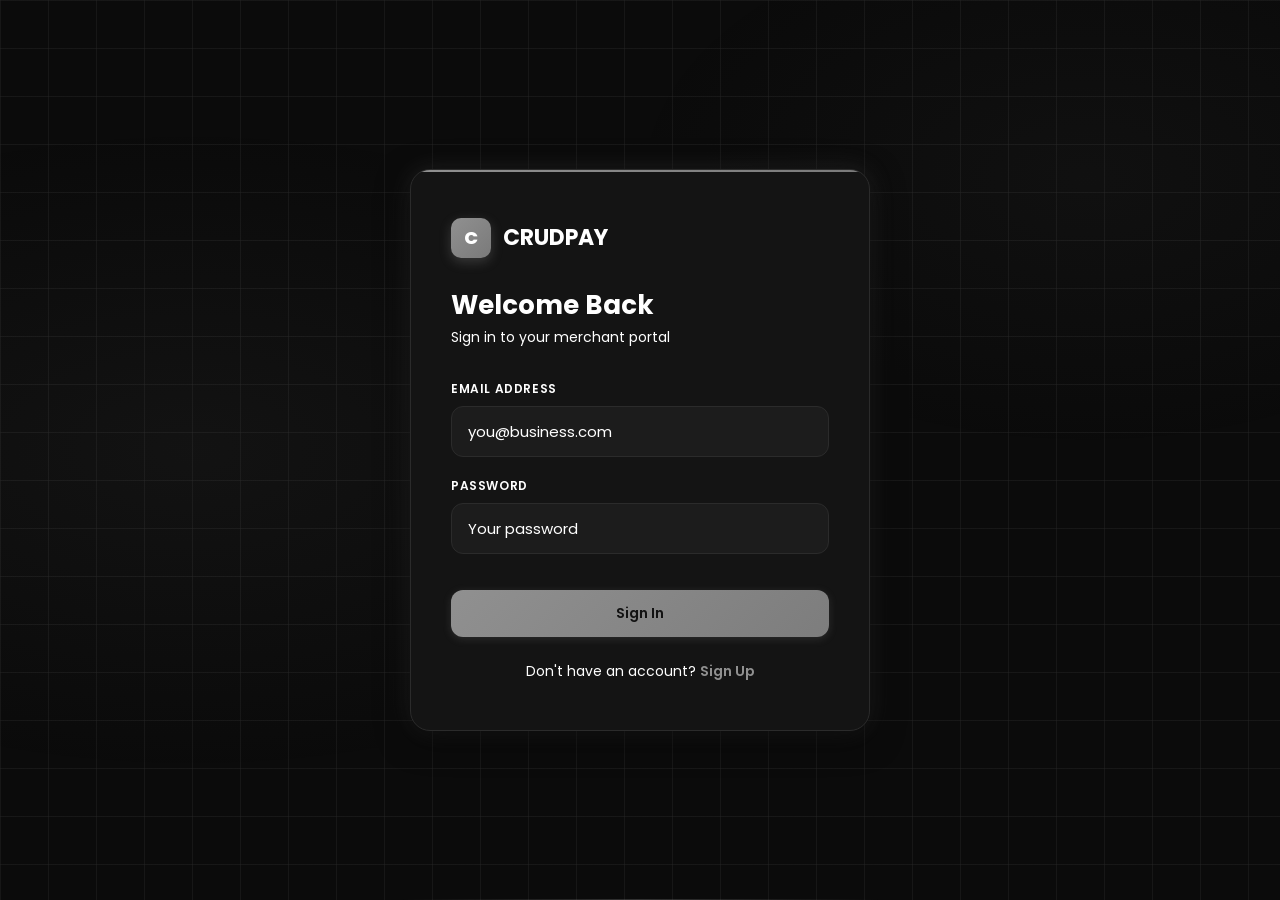
==== index.html @ 28ff6e14 "Update index.html" ====
<!DOCTYPE html>
<html lang="en">
<head>
<meta charset="UTF-8">
<meta name="viewport" content="width=device-width, initial-scale=1.0">
<title>CRUDPAY — Portal</title>
<link href="https://fonts.googleapis.com/css2?family=Poppins:ital,wght@0,300;0,400;0,500;0,600;0,700;0,800;1,400&display=swap" rel="stylesheet">
<style>
 :root {
  /* ── Core Palette ── */
  --bg: #0b0b0b;
  --surface: #141414;
  --surface2: #1c1c1c;
  --surface3: #222222;
  --border: #2b2b2b;
  --border-muted: #1d1d1d;

  /* ── Accent Colors ── */
  --teal: #909090;
  --blue: #7a7a7a;
  --accent: #909090;
  --accent1: #909090;
  --accent2: #7a7a7a;

  /* ── Semantic Colours ── */
  --danger: #797979;
  --warning: #a7a7a7;
  --success: #808080;

  /* ── Typography ── */
  --text: #ffffff;
  --text-2: #ffffff;
  --text-3: #ffffff;
  --muted: #ffffff;
  --mono: 'Poppins', sans-serif;

  /* ── Card Background ── */
  --card: #1a1a1a;

  /* ── Spacing / Radius ── */
  --radius-sm: 8px;
  --radius-md: 12px;
  --radius-lg: 16px;
  --radius-xl: 20px;

  /* ── Shadows ── */
  --shadow-sm: 0 1px 3px rgba(0,0,0,.4);
  --shadow-md: 0 4px 16px rgba(0,0,0,.4);
  --shadow-lg: 0 8px 32px rgba(0,0,0,.5);

  --glow-accent: 0 0 24px rgba(144,144,144,.18);
  --glow-blue: 0 0 24px rgba(122,122,122,.18);
}
    

  *, *::before, *::after { box-sizing: border-box; margin: 0; padding: 0; }
  html { font-size: 16px; scroll-behavior: smooth; }
  body {
    background: var(--bg);
    color: var(--text);
    font-family: 'Poppins', sans-serif;
    min-height: 100vh;
    overflow-x: hidden;
    -webkit-font-smoothing: antialiased;
  }
  .page { display: none; min-height: 100vh; }
  .page.active { display: flex; }

  /* Subtle grid texture */
  body::before {
    content: '';
    position: fixed; inset: 0; z-index: -1; pointer-events: none;
    background-image:
      linear-gradient(rgba(43,43,43,.4) 1px, transparent 1px),
      linear-gradient(90deg, rgba(43,43,43,.4) 1px, transparent 1px);
    background-size: 48px 48px;
  }

  /* ═══════════════════════════════
     AUTH PAGES
  ═══════════════════════════════ */
  .auth-wrap {
    width: 100%; min-height: 100vh;
    display: flex; align-items: center; justify-content: center;
    background:
      radial-gradient(ellipse 80% 60% at 15% 50%, rgba(144,144,144,.06) 0%, transparent 60%),
      radial-gradient(ellipse 60% 50% at 85% 20%, rgba(122,122,122,.05) 0%, transparent 60%);
    padding: 24px;
    position: relative;
  }
  .auth-wrap::after {
    content: '';
    position: absolute; bottom: 0; left: 50%; transform: translateX(-50%);
    width: 480px; height: 1px;
    background: linear-gradient(90deg, transparent, var(--accent), transparent);
    opacity: .3;
  }
  .auth-card {
    background: var(--surface);
    border: 1px solid var(--border);
    border-radius: var(--radius-xl);
    padding: 48px 40px;
    width: 100%; max-width: 460px;
    position: relative; overflow: hidden;
    box-shadow: var(--shadow-lg), var(--glow-accent);
    animation: cardIn .4s cubic-bezier(.16,1,.3,1);
  }
  @keyframes cardIn { from { opacity:0; transform:translateY(16px); } to { opacity:1; transform:none; } }
  .auth-card::before {
    content: ''; position: absolute; top: 0; left: 0; right: 0; height: 2px;
    background: linear-gradient(90deg, var(--accent), var(--accent2));
  }
  .brand { display: flex; align-items: center; gap: 12px; margin-bottom: 32px; }
  .brand-icon {
    width: 40px; height: 40px; border-radius: 10px;
    background: linear-gradient(135deg, var(--accent), var(--accent2));
    display: flex; align-items: center; justify-content: center;
    font-family: 'Poppins', sans-serif; font-weight: 800; font-size: 18px; color: #ffffff;
    box-shadow: 0 4px 12px rgba(144,144,144,.3);
  }
  .brand-name {
    font-family: 'Poppins', sans-serif; font-weight: 700; font-size: 22px;
    background: linear-gradient(90deg, var(--text), var(--text-2));
    -webkit-background-clip: text; -webkit-text-fill-color: transparent;
  }
  .auth-title { font-family: 'Poppins', sans-serif; font-weight: 700; font-size: 26px; margin-bottom: 6px; line-height: 1.2; }
  .auth-sub { color: var(--muted); font-size: 14px; margin-bottom: 32px; }
  .field { margin-bottom: 20px; }
  .field label {
    display: block; font-size: 12px; font-weight: 600; color: var(--text-2);
    margin-bottom: 8px; letter-spacing: .05em; text-transform: uppercase;
  }
  .field input, .field select, .field textarea {
    width: 100%; background: var(--surface2); border: 1px solid var(--border);
    border-radius: var(--radius-md); padding: 13px 16px; color: var(--text);
    font-family: 'Poppins', sans-serif; font-size: 15px; transition: border-color .2s, box-shadow .2s; outline: none;
  }
  .field input::placeholder, .field textarea::placeholder { color: var(--text-3); }
  .field input:hover, .field select:hover, .field textarea:hover { border-color: var(--border-muted); border-color: #3c3c3c; }
  .field input:focus, .field select:focus, .field textarea:focus {
    border-color: var(--accent);
    box-shadow: 0 0 0 3px rgba(144,144,144,.1), inset 0 1px 0 rgba(144,144,144,.04);
    background: var(--surface3);
  }
  .field select { appearance: none; cursor: pointer; }
  .field textarea { resize: vertical; min-height: 80px; line-height: 1.6; }
  .btn {
    display: inline-flex; align-items: center; justify-content: center; gap: 8px;
    padding: 13px 24px; border-radius: var(--radius-md); border: none;
    font-family: 'Poppins', sans-serif; font-size: 14px; font-weight: 600;
    cursor: pointer; transition: all .2s; text-decoration: none; letter-spacing: .01em;
    white-space: nowrap;
  }
  .btn-primary {
    background: linear-gradient(135deg, var(--accent) 0%, #7d7d7d 100%);
    color: #121212; width: 100%;
    box-shadow: 0 2px 8px rgba(144,144,144,.2);
  }
  .btn-primary:hover {
    transform: translateY(-1px);
    box-shadow: 0 6px 20px rgba(144,144,144,.35);
    filter: brightness(1.05);
  }
  .btn-primary:active { transform: translateY(0); box-shadow: 0 2px 8px rgba(144,144,144,.2); }
  .btn-secondary {
    background: var(--surface2); color: var(--text);
    border: 1px solid var(--border);
  }
  .btn-secondary:hover { border-color: #4c4c4c; background: var(--surface3); color: var(--text); }
  .btn-danger { background: var(--danger); color: #ffffff; box-shadow: 0 2px 8px rgba(121,121,121,.2); }
  .btn-danger:hover { box-shadow: 0 4px 16px rgba(121,121,121,.3); transform: translateY(-1px); }
  .btn-ghost { background: transparent; color: var(--muted); border: 1px solid var(--border); }
  .btn-ghost:hover { color: var(--text); border-color: #4c4c4c; }
  .auth-switch { text-align: center; margin-top: 24px; font-size: 14px; color: var(--muted); }
  .auth-switch a { color: var(--accent); text-decoration: none; font-weight: 600; cursor: pointer; }
  .auth-switch a:hover { text-decoration: underline; }
  .err-msg { color: var(--danger); font-size: 13px; margin-top: 8px; display: none; padding: 10px 14px; background: rgba(121,121,121,.08); border: 1px solid rgba(121,121,121,.2); border-radius: var(--radius-sm); }
  .err-msg.show { display: block; }
  .success-msg { color: var(--success); font-size: 13px; margin-top: 8px; display: none; padding: 10px 14px; background: rgba(128,128,128,.08); border: 1px solid rgba(128,128,128,.2); border-radius: var(--radius-sm); }
  .success-msg.show { display: block; }

  /* ═══════════════════════════════
     ONBOARDING
  ═══════════════════════════════ */
  .onboard-wrap {
    width: 100%; min-height: 100vh; background: var(--bg); padding: 24px;
    display: flex; flex-direction: column; align-items: center;
  }
  .onboard-header {
    width: 100%; max-width: 720px;
    display: flex; align-items: center; justify-content: space-between;
    margin-bottom: 32px; padding-top: 8px;
  }
  .step-dot {
    width: 34px; height: 34px; border-radius: 50%;
    border: 2px solid var(--border); display: flex; align-items: center;
    justify-content: center; font-size: 13px; font-weight: 700; color: var(--muted);
    transition: all .3s; background: var(--surface);
  }
  .step-dot.done { background: var(--accent); border-color: var(--accent); color: #121212; }
  .step-dot.active { border-color: var(--accent); color: var(--accent); box-shadow: 0 0 0 4px rgba(144,144,144,.12); }
  .step-line { flex: 1; height: 2px; background: var(--border); border-radius: 2px; transition: background .4s; min-width: 40px; max-width: 80px; }
  .step-line.done { background: var(--accent); }
  .onboard-card {
    background: var(--surface);
    border: 1px solid var(--border);
    border-radius: var(--radius-xl); padding: 40px; width: 100%; max-width: 720px;
    position: relative; overflow: hidden;
    box-shadow: var(--shadow-md);
  }
  .onboard-card::before {
    content: ''; position: absolute; top: 0; left: 0; right: 0; height: 2px;
    background: linear-gradient(90deg, var(--accent), var(--accent2));
  }
  .onboard-title { font-family: 'Poppins', sans-serif; font-weight: 700; font-size: 22px; margin-bottom: 4px; }
  .onboard-sub { color: var(--muted); font-size: 14px; margin-bottom: 32px; line-height: 1.6; }
  .form-grid { display: grid; grid-template-columns: 1fr 1fr; gap: 20px; }
  @media(max-width: 600px) { .form-grid { grid-template-columns: 1fr; } }
  .form-full { grid-column: 1 / -1; }
  .onboard-nav {
    display: flex; justify-content: space-between; align-items: center;
    margin-top: 32px; padding-top: 24px; border-top: 1px solid var(--border);
  }
  .progress-text { font-size: 13px; color: var(--muted); }
  .progress-bar-wrap { width: 100%; max-width: 720px; margin-bottom: 16px; }
  .progress-bar-bg { height: 5px; background: var(--surface2); border-radius: 4px; overflow: hidden; border: 1px solid var(--border); }
  .progress-bar-fill {
    height: 100%; background: linear-gradient(90deg, var(--accent), var(--accent2));
    border-radius: 4px; transition: width .5s cubic-bezier(.16,1,.3,1);
  }

  /* ═══════════════════════════════
     DOC UPLOAD
  ═══════════════════════════════ */
  .doc-grid { display: grid; grid-template-columns: 1fr 1fr; gap: 16px; }
  @media(max-width: 600px) { .doc-grid { grid-template-columns: 1fr; } }
  .doc-card {
    border: 1.5px dashed var(--border); border-radius: var(--radius-lg);
    padding: 28px 20px; text-align: center; cursor: pointer;
    transition: all .25s ease; position: relative; overflow: hidden;
    background: var(--surface2);
  }
  .doc-card:hover { border-color: var(--accent); background: rgba(144,144,144,.04); border-style: solid; }
  .doc-card.uploaded { border-style: solid; border-color: var(--success); background: rgba(128,128,128,.05); }
  .doc-card input[type=file] { position: absolute; inset: 0; opacity: 0; cursor: pointer; width: 100%; }
  .doc-icon { font-size: 28px; margin-bottom: 10px; }
  .doc-name { font-weight: 600; font-size: 14px; margin-bottom: 4px; }
  .doc-hint { font-size: 12px; color: var(--muted); }
  .doc-status { margin-top: 10px; font-size: 12px; font-weight: 600; }
  .doc-status.ok { color: var(--success); }
  .doc-status.pending { color: var(--muted); }

  /* ═══════════════════════════════
     DASHBOARD LAYOUT
  ═══════════════════════════════ */
  #page-dashboard { flex-direction: row; min-height: 100vh; background: var(--bg); }
  .sidebar {
    width: 248px; min-height: 100vh; background: var(--surface);
    border-right: 1px solid var(--border); display: flex; flex-direction: column;
    position: fixed; top: 0; left: 0; z-index: 100;
    transform: translateX(-100%); transition: transform .3s cubic-bezier(.16,1,.3,1);
  }
  .sidebar.open { transform: translateX(0); }
  .sidebar-header {
    padding: 20px 18px; border-bottom: 1px solid var(--border);
    display: flex; align-items: center; justify-content: space-between;
  }
  .sidebar-nav { padding: 12px 10px; flex: 1; overflow-y: auto; }

  /* nav section labels */
  .nav-section-label {
    font-size: 10px; font-weight: 700; letter-spacing: .1em; text-transform: uppercase;
    color: var(--text-3); padding: 12px 14px 6px; margin-top: 4px;
  }

  .nav-item {
    display: flex; align-items: center; gap: 11px;
    padding: 10px 14px; border-radius: var(--radius-md); cursor: pointer;
    font-size: 13.5px; font-weight: 500; color: var(--muted);
    transition: all .15s; margin-bottom: 2px; position: relative;
  }
  .nav-item:hover { background: var(--surface2); color: var(--text-2); }
  .nav-item.active { background: rgba(144,144,144,.1); color: var(--accent); font-weight: 600; }
  .nav-item.active::before {
    content: ''; position: absolute; left: 0; top: 6px; bottom: 6px;
    width: 3px; border-radius: 0 3px 3px 0; background: var(--accent);
  }
  .nav-item .ni { font-size: 16px; flex-shrink: 0; }

  /* sidebar footer */
  .sidebar-footer {
    padding: 14px 10px; border-top: 1px solid var(--border);
  }

  .dash-main { flex: 1; margin-left: 0; min-height: 100vh; display: flex; flex-direction: column; }
  .topbar {
    background: rgba(20,20,20,.85);
    backdrop-filter: blur(12px) saturate(180%);
    -webkit-backdrop-filter: blur(12px) saturate(180%);
    border-bottom: 1px solid var(--border);
    padding: 0 24px; height: 56px;
    display: flex; align-items: center; gap: 16px;
    position: sticky; top: 0; z-index: 50;
  }
  .hamburger {
    width: 34px; height: 34px; border-radius: var(--radius-sm); background: var(--surface2);
    border: 1px solid var(--border); display: flex; flex-direction: column;
    align-items: center; justify-content: center; gap: 4px; cursor: pointer; transition: all .2s;
    flex-shrink: 0;
  }
  .hamburger:hover { border-color: var(--accent); background: rgba(144,144,144,.06); }
  .hamburger span { display: block; width: 14px; height: 1.5px; background: var(--text-2); border-radius: 2px; }
  .topbar-title { font-family: 'Poppins', sans-serif; font-weight: 700; font-size: 16px; flex: 1; color: var(--text); }
  .topbar-right { display: flex; align-items: center; gap: 10px; }
  .topbar-badge {
    display: inline-flex; align-items: center; gap: 6px;
    padding: 5px 10px; border-radius: 20px; font-size: 11px; font-weight: 600;
    background: rgba(144,144,144,.08); color: var(--accent); border: 1px solid rgba(144,144,144,.15);
  }
  .topbar-badge::before { content: ''; width: 6px; height: 6px; border-radius: 50%; background: var(--accent); }
  .avatar {
    width: 34px; height: 34px; border-radius: 50%;
    background: linear-gradient(135deg, var(--accent) 0%, var(--accent2) 100%);
    display: flex; align-items: center; justify-content: center;
    font-weight: 700; font-size: 13px; color: #121212; cursor: pointer;
    border: 2px solid rgba(144,144,144,.3); transition: border-color .2s;
  }
  .avatar:hover { border-color: var(--accent); }
  .dash-content { padding: 28px 24px; flex: 1; max-width: 1280px; width: 100%; }
  @media(max-width:768px) { .dash-content { padding: 20px 16px; } }

  /* ═══════════════════════════════
     KPI CARDS
  ═══════════════════════════════ */
  .kpi-grid { display: grid; grid-template-columns: repeat(auto-fill, minmax(190px, 1fr)); gap: 14px; margin-bottom: 28px; }
  .kpi-card {
    background: var(--card); border: 1px solid var(--border); border-radius: var(--radius-lg);
    padding: 20px; position: relative; overflow: hidden;
    transition: transform .2s, box-shadow .2s;
  }
  .kpi-card:hover { transform: translateY(-2px); box-shadow: var(--shadow-md); }
  .kpi-card::after {
    content: ''; position: absolute; bottom: 0; left: 0; right: 0; height: 2px;
    background: var(--accent-c, var(--accent));
  }
  /* Subtle gradient overlay on card */
  .kpi-card::before {
    content: ''; position: absolute; top: 0; right: 0; width: 80px; height: 80px;
    background: radial-gradient(circle, rgba(255,255,255,.03) 0%, transparent 70%);
    pointer-events: none;
  }
  .kpi-label { font-size: 11px; color: var(--muted); text-transform: uppercase; letter-spacing: .08em; margin-bottom: 12px; font-weight: 600; }
  .kpi-val { font-family: 'Poppins', sans-serif; font-weight: 700; font-size: 24px; line-height: 1.1; }
  .kpi-sub { font-size: 12px; color: var(--muted); margin-top: 6px; }

  /* ═══════════════════════════════
     BADGES
  ═══════════════════════════════ */
  .badge {
    display: inline-flex; align-items: center; gap: 4px;
    padding: 3px 10px; border-radius: 20px; font-size: 11px; font-weight: 700;
    letter-spacing: .02em;
  }
  .badge-danger  { background: rgba(121,121,121,.12);  color: #9d9d9d; border: 1px solid rgba(121,121,121,.2); }
  .badge-success { background: rgba(128,128,128,.12); color: #9d9d9d; border: 1px solid rgba(128,128,128,.2); }
  .badge-warning { background: rgba(167,167,167,.12); color: #bfbfbf; border: 1px solid rgba(167,167,167,.2); }
  .badge-blue    { background: rgba(122,122,122,.12);  color: #9a9a9a; border: 1px solid rgba(122,122,122,.2); }
  .badge-muted   { background: rgba(114,114,114,.12); color: var(--muted); border: 1px solid rgba(114,114,114,.15); }

  /* ═══════════════════════════════
     PROFILE & CONTENT CARDS
  ═══════════════════════════════ */
  .profile-card {
    background: var(--card); border: 1px solid var(--border); border-radius: var(--radius-lg);
    padding: 24px; margin-bottom: 20px;
  }
  .profile-header { display: flex; align-items: center; gap: 18px; margin-bottom: 24px; }
  .profile-avatar {
    width: 68px; height: 68px; border-radius: 50%;
    background: linear-gradient(135deg, var(--accent), var(--accent2));
    display: flex; align-items: center; justify-content: center;
    font-family: 'Poppins', sans-serif; font-weight: 800; font-size: 26px; color: #121212; flex-shrink: 0;
    box-shadow: 0 4px 16px rgba(144,144,144,.25);
  }
  .profile-info { flex: 1; }
  .profile-name { font-family: 'Poppins', sans-serif; font-weight: 700; font-size: 20px; margin-bottom: 4px; }
  .profile-id { font-size: 12px; color: var(--muted); margin-bottom: 8px; font-family: monospace; }
  .profile-grid { display: grid; grid-template-columns: repeat(auto-fill, minmax(220px, 1fr)); gap: 14px; }
  .profile-field .pf-label { font-size: 10px; color: var(--muted); text-transform: uppercase; letter-spacing: .08em; margin-bottom: 4px; font-weight: 600; }
  .profile-field .pf-val { font-size: 14px; font-weight: 500; }

  /* ═══════════════════════════════
     ALERTS & NOTIFICATIONS
  ═══════════════════════════════ */
  .alert-wrap { display: flex; gap: 20px; flex-wrap: wrap; }
  .alert-panel { flex: 1; min-width: 280px; background: var(--card); border: 1px solid var(--border); border-radius: var(--radius-lg); padding: 24px; }
  .alert-panel-title { font-family: 'Poppins', sans-serif; font-weight: 700; font-size: 16px; margin-bottom: 18px; display: flex; align-items: center; gap: 8px; }
  .compose-field { margin-bottom: 16px; }
  .compose-field label { display: block; font-size: 11px; color: var(--muted); margin-bottom: 6px; text-transform: uppercase; letter-spacing: .07em; font-weight: 600; }
  .compose-field input, .compose-field textarea {
    width: 100%; background: var(--surface2); border: 1px solid var(--border);
    border-radius: var(--radius-sm); padding: 10px 14px; color: var(--text);
    font-family: 'Poppins', sans-serif; font-size: 14px; outline: none; transition: border-color .2s;
  }
  .compose-field textarea { min-height: 120px; resize: vertical; }
  .compose-field input:focus, .compose-field textarea:focus { border-color: var(--accent); }
  .notification-list { display: flex; flex-direction: column; gap: 10px; }
  .notif-item {
    background: var(--surface2); border: 1px solid var(--border);
    border-radius: var(--radius-md); padding: 14px 16px;
    transition: border-color .2s;
  }
  .notif-item:hover { border-color: #3c3c3c; }
  .notif-item .ni-header { display: flex; align-items: center; justify-content: space-between; margin-bottom: 4px; }
  .notif-item .ni-name { font-weight: 600; font-size: 13px; }
  .notif-item .ni-time { font-size: 11px; color: var(--muted); }
  .notif-item .ni-msg { font-size: 13px; color: var(--muted); line-height: 1.5; }

  /* ═══════════════════════════════
     OVERLAY & TOAST
  ═══════════════════════════════ */
  .overlay { display: none; position: fixed; inset: 0; background: rgba(0,0,0,.65); z-index: 90; backdrop-filter: blur(3px); }
  .overlay.show { display: block; }

  .toast {
    position: fixed; bottom: 24px; right: 24px; z-index: 999;
    background: var(--surface); border: 1px solid var(--border);
    border-radius: var(--radius-lg); padding: 14px 20px; font-size: 13px; font-weight: 600;
    transform: translateY(80px) scale(.96); opacity: 0;
    transition: all .3s cubic-bezier(.16,1,.3,1); max-width: 320px;
    box-shadow: var(--shadow-lg);
  }
  .toast.show { transform: translateY(0) scale(1); opacity: 1; }
  .toast.success { border-color: rgba(128,128,128,.4); color: #9d9d9d; background: rgba(128,128,128,.06); }
  .toast.danger  { border-color: rgba(121,121,121,.4);  color: #9d9d9d; background: rgba(121,121,121,.06); }
  .toast.info    { border-color: rgba(122,122,122,.4); color: #9a9a9a; background: rgba(122,122,122,.06); }

  /* ═══════════════════════════════
     SECTION HEADERS & MISC
  ═══════════════════════════════ */
  .section-title {
    font-family: 'Poppins', sans-serif; font-weight: 700; font-size: 17px;
    margin-bottom: 16px; display: flex; align-items: center; gap: 8px; color: var(--text);
  }
  .dash-section { margin-bottom: 28px; }
  .info-row { display: flex; align-items: center; gap: 8px; padding: 11px 0; border-bottom: 1px solid var(--border); font-size: 14px; }
  .info-row:last-child { border-bottom: none; }
  .info-row .ir-key { color: var(--muted); width: 160px; flex-shrink: 0; font-size: 12px; font-weight: 600; text-transform: uppercase; letter-spacing: .04em; }
  .info-row .ir-val { font-weight: 500; }

  @media(min-width:900px) {
    .sidebar { transform: translateX(0); position: fixed; }
    .dash-main { margin-left: 248px; }
    .hamburger { display: none; }
    .overlay { display: none !important; }
  }
  .dash-views > div { display: none; }
  .dash-views > div.active { display: block; }
  .btn-sm { padding: 7px 14px; font-size: 12px; border-radius: var(--radius-sm); font-weight: 600; }
  .mt-2 { margin-top: 8px; }
  .mt-4 { margin-top: 16px; }
  .flex { display: flex; }
  .gap-2 { gap: 8px; }
  .items-center { align-items: center; }
  .justify-between { justify-content: space-between; }

  /* ═══════════════════════════════
     PAYMENT METHOD CARDS
  ═══════════════════════════════ */
  .pay-method-card {
    background: var(--surface2); border: 1.5px solid var(--border);
    border-radius: var(--radius-md); padding: 14px 16px; cursor: pointer;
    transition: all .2s; display: flex; align-items: center; gap: 12px;
  }
  .pay-method-card:hover { border-color: rgba(144,144,144,.4); background: rgba(144,144,144,.04); }
  .pay-method-card.selected { border-color: var(--accent); background: rgba(144,144,144,.07); box-shadow: 0 0 0 3px rgba(144,144,144,.1); }
  .pay-method-card.recommended { border-color: rgba(122,122,122,.4); }
  .pay-method-card.featured-first { border-color: rgba(128,128,128,.4); background: rgba(128,128,128,.04); }
  .pm-name { font-weight: 600; font-size: 13.5px; }
  .pm-sub  { font-size: 11px; color: var(--muted); margin-top: 2px; }
  .pm-info { flex: 1; }
  .pm-badge-first    { display:inline-block;padding:2px 8px;border-radius:20px;font-size:10px;font-weight:700;background:rgba(128,128,128,.12);color:#9d9d9d;margin-right:4px;border:1px solid rgba(128,128,128,.2); }
  .pm-badge-preferred{ display:inline-block;padding:2px 8px;border-radius:20px;font-size:10px;font-weight:700;background:rgba(144,144,144,.12);color:var(--accent);margin-right:4px;border:1px solid rgba(144,144,144,.2); }
  .pm-badge-rec      { display:inline-block;padding:2px 8px;border-radius:20px;font-size:10px;font-weight:700;background:rgba(122,122,122,.12);color:#9a9a9a;margin-right:4px;border:1px solid rgba(122,122,122,.2); }
  .pm-badge-slow     { display:inline-block;padding:2px 8px;border-radius:20px;font-size:10px;font-weight:700;background:rgba(167,167,167,.1);color:#bfbfbf;margin-right:4px;border:1px solid rgba(167,167,167,.2); }

  .review-row { display:flex;justify-content:space-between;align-items:center;padding:10px 0;border-bottom:1px solid var(--border); }
  .review-row:last-child { border-bottom:none; }
  .rr-key { font-size:12px;color:var(--muted);font-weight:600;text-transform:uppercase;letter-spacing:.04em; }
  .rr-val { font-size:14px;font-weight:600; }

  .persona-brazil { background:rgba(128,128,128,.07);border-color:rgba(128,128,128,.25);color:#9d9d9d; }
  .persona-india  { background:rgba(167,167,167,.07);border-color:rgba(167,167,167,.25);color:#bfbfbf; }
  .txn-id { font-size:11px;color:var(--muted);font-family:monospace;margin-top:2px; }

  /* ═══════════════════════════════
     RISK DASHBOARD STYLES
  ═══════════════════════════════ */
  .risk-signal-card {
    background: var(--card); border: 1px solid var(--border);
    border-radius: var(--radius-lg); padding: 18px; display: flex; align-items: flex-start; gap: 14px;
    transition: all .3s;
  }
  .risk-signal-card.danger { border-color: rgba(121,121,121,.4); background: rgba(121,121,121,.05); }
  .risk-signal-card.success { border-color: rgba(128,128,128,.3); background: rgba(128,128,128,.04); }
  .risk-signal-card.warning { border-color: rgba(167,167,167,.3); background: rgba(167,167,167,.04); }
  .risk-signal-icon { font-size: 22px; flex-shrink: 0; margin-top: 2px; }
  .risk-signal-label { font-size: 11px; color: var(--muted); text-transform: uppercase; letter-spacing: .07em; margin-bottom: 4px; font-weight: 600; }
  .risk-signal-val { font-family: 'Poppins', sans-serif; font-weight: 700; font-size: 17px; }
  .risk-signal-sub { font-size: 12px; color: var(--muted); margin-top: 3px; }

  .risk-score-ring {
    width: 120px; height: 120px; border-radius: 50%;
    border: 6px solid var(--danger);
    display: flex; flex-direction: column; align-items: center; justify-content: center;
    margin: 0 auto 16px;
    box-shadow: 0 0 24px rgba(121,121,121,.25);
    animation: riskPulse 2s infinite;
  }
  @keyframes riskPulse { 0%,100%{box-shadow:0 0 24px rgba(121,121,121,.25)} 50%{box-shadow:0 0 40px rgba(121,121,121,.5)} }

  .risk-event-chain {
    display: flex; align-items: center; margin-bottom: 28px; flex-wrap: wrap; gap: 4px;
  }
  .risk-event-step {
    display: flex; align-items: center; gap: 8px;
    padding: 7px 14px; border-radius: 20px; font-size: 12px; font-weight: 600;
    background: var(--surface2); border: 1px solid var(--border); color: var(--muted);
    transition: all .4s;
  }
  .risk-event-step.done { background: rgba(144,144,144,.1); border-color: rgba(144,144,144,.4); color: var(--accent); }
  .risk-event-step.active { background: rgba(167,167,167,.12); border-color: rgba(167,167,167,.4); color: #bfbfbf; animation: stepPulse 1s infinite; }
  .risk-event-step.danger { background: rgba(121,121,121,.1); border-color: rgba(121,121,121,.4); color: #9d9d9d; }
  @keyframes stepPulse { 0%,100%{opacity:1} 50%{opacity:.6} }
  .risk-event-arrow { color: var(--text-3); font-size: 14px; margin: 0 2px; }

  .action-card {
    background: var(--card); border: 1.5px solid var(--border);
    border-radius: var(--radius-lg); padding: 24px; text-align: center;
    cursor: pointer; transition: all .25s;
  }
  .action-card:hover { transform: translateY(-2px); border-color: #4c4c4c; box-shadow: var(--shadow-md); }
  .action-card.selected { border-color: var(--accent); background: rgba(144,144,144,.05); box-shadow: 0 0 0 3px rgba(144,144,144,.1); }
  .action-icon { font-size: 36px; margin-bottom: 10px; }
  .action-name { font-family: 'Poppins', sans-serif; font-weight: 700; font-size: 15px; margin-bottom: 6px; }
  .action-desc { font-size: 13px; color: var(--muted); line-height: 1.5; }

  .outcome-metric {
    background: var(--card); border: 1px solid var(--border);
    border-radius: var(--radius-lg); padding: 22px; text-align: center;
    border-top: 2px solid var(--accent);
  }
  .outcome-metric-val { font-family: 'Poppins', sans-serif; font-weight: 800; font-size: 30px; color: var(--accent); margin-bottom: 6px; }
  .outcome-metric-label { font-size: 13px; color: var(--muted); line-height: 1.4; }

  .risk-step-nav {
    display: flex; gap: 12px; margin-top: 28px; padding-top: 24px;
    border-top: 1px solid var(--border);
  }

  /* ═══════════════════════════════
     EDIT PROFILE MODAL
  ═══════════════════════════════ */
  .modal-overlay {
    display: none; position: fixed; inset: 0; z-index: 300;
    background: rgba(0,0,0,.75); backdrop-filter: blur(6px);
    align-items: center; justify-content: center;
  }
  .modal-overlay.show { display: flex; }
  .modal-box {
    background: var(--surface); border: 1px solid var(--border);
    border-radius: var(--radius-xl); padding: 36px; width: 100%; max-width: 600px;
    max-height: 90vh; overflow-y: auto; position: relative;
    box-shadow: var(--shadow-lg);
    animation: cardIn .3s cubic-bezier(.16,1,.3,1);
  }
  .modal-box::before {
    content: ''; position: absolute; top: 0; left: 0; right: 0; height: 2px;
    background: linear-gradient(90deg, var(--accent), var(--accent2));
    border-radius: var(--radius-xl) var(--radius-xl) 0 0;
  }
  .modal-title { font-family: 'Poppins', sans-serif; font-weight: 700; font-size: 20px; margin-bottom: 4px; }
  .modal-sub { color: var(--muted); font-size: 14px; margin-bottom: 28px; }
  .modal-close {
    position: absolute; top: 20px; right: 20px; width: 30px; height: 30px;
    border-radius: var(--radius-sm); background: var(--surface2); border: 1px solid var(--border);
    display: flex; align-items: center; justify-content: center;
    cursor: pointer; font-size: 14px; color: var(--muted); transition: all .2s;
  }
  .modal-close:hover { color: var(--text); border-color: #4c4c4c; }

  @keyframes bounceIn { 0%{transform:scale(.88);opacity:0;} 60%{transform:scale(1.04);} 100%{transform:scale(1);opacity:1;} }
  @keyframes pulse { 0%,100%{opacity:1;} 50%{opacity:.3;} }
  @keyframes fadeUp { from{opacity:0;transform:translateY(8px);} to{opacity:1;transform:none;} }
  ::-webkit-scrollbar { width: 5px; }
  ::-webkit-scrollbar-track { background: transparent; }
  ::-webkit-scrollbar-thumb { background: var(--border); border-radius: 3px; }
  ::-webkit-scrollbar-thumb:hover { background: #4c4c4c; }

  /* ── RISK POPUP OVERLAY ── */
  #risk-popup-overlay {
    display: none; position: fixed; inset: 0; z-index: 500;
    background: rgba(0,0,0,.8); backdrop-filter: blur(8px);
    align-items: center; justify-content: center;
  }
  #risk-popup-overlay.show { display: flex; }
  .risk-popup-box {
    background: var(--surface); border-radius: var(--radius-xl); padding: 36px 32px;
    width: 100%; max-width: 500px; position: relative; overflow: hidden;
    animation: bounceIn .4s ease;
    border: 1px solid var(--border);
    box-shadow: var(--shadow-lg);
  }
  .risk-popup-box.popup-danger  { border-top: 4px solid var(--danger);  }
  .risk-popup-box.popup-warning { border-top: 4px solid var(--warning); }
  .risk-popup-box.popup-info    { border-top: 4px solid var(--accent2); }
  .risk-popup-icon { font-size: 48px; margin-bottom: 12px; }
  .risk-popup-title { font-family:'Poppins',sans-serif; font-weight:800; font-size:22px; margin-bottom:6px; }
  .risk-popup-ts { font-size:11px; color:var(--muted); margin-bottom:12px; font-family:monospace; }
  .risk-popup-desc { font-size:14px; color:var(--muted); line-height:1.6; margin-bottom:20px; }
  .risk-popup-props { background:rgba(0,0,0,.3); border-radius:10px; padding:14px; font-family:monospace; font-size:12px; line-height:1.8; margin-bottom:20px; border:1px solid var(--border); }
  .risk-popup-close { position:absolute; top:16px; right:16px; width:32px; height:32px; border-radius:8px; background:var(--surface2); border:1px solid var(--border); display:flex; align-items:center; justify-content:center; cursor:pointer; font-size:16px; color:var(--muted); }
  .risk-popup-close:hover { color:var(--text); border-color:var(--danger); }

  /* ── INDICATOR PILL ── */
  .rm-indicator-pill {
    display: inline-flex; align-items: center; gap: 6px;
    padding: 5px 12px; border-radius: 20px; font-size: 11px; font-weight: 700;
    letter-spacing: .02em; transition: all .3s;
  }
  .rm-indicator-pill.red   { background: rgba(121,121,121,.1);  color: #9d9d9d; border:1px solid rgba(121,121,121,.25);  }
  .rm-indicator-pill.green { background: rgba(128,128,128,.1); color: #9d9d9d; border:1px solid rgba(128,128,128,.25); }
  .rm-indicator-pill.amber { background: rgba(167,167,167,.1); color: #bfbfbf; border:1px solid rgba(167,167,167,.25); }

  /* ── IDENTITY CONFIDENCE DISPLAY ── */
  .identity-conf-badge {
    display: inline-flex; align-items: center; gap: 8px;
    padding: 7px 14px; border-radius: var(--radius-md); font-family:'Poppins',sans-serif;
    font-weight: 700; font-size: 14px; transition: all .4s;
  }
  .identity-conf-badge.high { background:rgba(128,128,128,.1); color:#9d9d9d; border:1px solid rgba(128,128,128,.3); }
  .identity-conf-badge.low  { background:rgba(121,121,121,.1);  color:#9d9d9d; border:1px solid rgba(121,121,121,.3); animation: riskPulse 2s infinite; }
  .identity-conf-badge.med  { background:rgba(167,167,167,.1); color:#bfbfbf; border:1px solid rgba(167,167,167,.3); }

  /* ── LIVE ACTIONS PANEL ── */
  .risk-action-banner {
    border-radius: var(--radius-md); padding: 16px 18px; margin-bottom: 10px;
    display: flex; gap: 14px; align-items: flex-start; animation: fadeUp .35s ease;
  }
  .risk-action-banner.danger  { background:rgba(121,121,121,.07);  border:1px solid rgba(121,121,121,.3); }
  .risk-action-banner.warning { background:rgba(167,167,167,.07); border:1px solid rgba(167,167,167,.3); }
  .risk-action-banner.info    { background:rgba(122,122,122,.07); border:1px solid rgba(122,122,122,.3); }
  .risk-action-banner .rab-icon { font-size:24px; flex-shrink:0; }
  .risk-action-banner .rab-label { font-weight:700; font-size:13px; margin-bottom:3px; }
  .risk-action-banner .rab-desc  { font-size:12px; color:var(--muted); margin-bottom:4px; line-height:1.5; }
  .risk-action-banner .rab-ts    { font-size:10px; color:var(--text-3); font-family:monospace; }
</style>
</head>
<body>

<!-- Segment Analytics -->
<script>
  !function(){var i="analytics",analytics=window[i]=window[i]||[];if(!analytics.initialize)if(analytics.invoked)window.console&&console.error&&console.error("Segment snippet included twice.");else{analytics.invoked=!0;analytics.methods=["trackSubmit","trackClick","trackLink","trackForm","pageview","identify","reset","group","track","ready","alias","debug","page","screen","once","off","on","addSourceMiddleware","addIntegrationMiddleware","setAnonymousId","addDestinationMiddleware","register"];analytics.factory=function(e){return function(){if(window[i].initialized)return window[i][e].apply(window[i],arguments);var n=Array.prototype.slice.call(arguments);if(["track","screen","alias","group","page","identify"].indexOf(e)>-1){var c=document.querySelector("link[rel='canonical']");n.push({__t:"bpc",c:c&&c.getAttribute("href")||void 0,p:location.pathname,u:location.href,s:location.search,t:document.title,r:document.referrer})}n.unshift(e);analytics.push(n);return analytics}};for(var n=0;n<analytics.methods.length;n++){var key=analytics.methods[n];analytics[key]=analytics.factory(key)}analytics.load=function(key,n){var t=document.createElement("script");t.type="text/javascript";t.async=!0;t.setAttribute("data-global-segment-analytics-key",i);t.src="https://cdn.segment.com/analytics.js/v1/" + key + "/analytics.min.js";var r=document.getElementsByTagName("script")[0];r.parentNode.insertBefore(t,r);analytics._loadOptions=n};analytics._writeKey="A6OwrhlAmXxkxkwm3Vnnizkmy18shHkI";;analytics.SNIPPET_VERSION="5.2.0";
  analytics.load("A6OwrhlAmXxkxkwm3Vnnizkmy18shHkI");
  analytics.page();
  }}();
</script>

<div class="toast" id="toast"></div>

<!-- RISK ACTION POPUP -->
<div id="risk-popup-overlay">
  <div class="risk-popup-box" id="risk-popup-box">
    <div class="risk-popup-close" onclick="closeRiskPopup()">✕</div>
    <div class="risk-popup-icon" id="rp-icon"></div>
    <div class="risk-popup-title" id="rp-title">Risk Action Triggered</div>
    <div class="risk-popup-ts" id="rp-ts"></div>
    <div class="risk-popup-desc" id="rp-desc"></div>
    <div class="risk-popup-props" id="rp-props"></div>
    <button class="btn btn-primary" style="width:auto;padding:10px 24px;" onclick="closeRiskPopup()">Acknowledge →</button>
  </div>
</div>

<!-- RECOVERY OVERLAY -->
<div id="recovery-overlay" style="display:none;position:fixed;inset:0;z-index:1000;background:rgba(12,12,12,.96);backdrop-filter:blur(8px);align-items:center;justify-content:center;flex-direction:column;">
  <div style="background:var(--surface);border:1px solid var(--border);border-radius:20px;padding:40px 36px;width:100%;max-width:460px;text-align:center;position:relative;overflow:hidden;">
    <div style="position:absolute;top:0;left:0;right:0;height:3px;background:linear-gradient(90deg,var(--danger),var(--accent));"></div>
    <div style="font-size:40px;margin-bottom:10px;"></div>
    <div style="font-family:'Poppins',sans-serif;font-weight:700;font-size:22px;margin-bottom:4px;">Account Recovery</div>
    <div style="font-size:13px;color:var(--muted);margin-bottom:20px;" id="recovery-detail-text">Recovering your account…</div>
    <div style="background:var(--surface2);border-radius:10px;padding:12px;margin-bottom:20px;">
      <div style="font-size:10px;color:var(--muted);text-transform:uppercase;letter-spacing:.06em;margin-bottom:4px;">Account Status</div>
      <div style="font-size:16px;font-weight:700;color:var(--accent);" id="recovery-status-badge">Verifying…</div>
    </div>
    <div id="recovery-churn-badge" style="display:none;"></div>
    <div id="recovery-churn-pct" style="display:none;"></div>
    <div id="recovery-trust-badge" style="display:none;"></div>
    <div style="background:var(--surface2);border-radius:100px;height:12px;overflow:hidden;margin-bottom:16px;">
      <div id="recovery-bar-fill" style="height:100%;width:0%;border-radius:100px;transition:width .75s ease,background .75s ease;background:var(--danger);"></div>
    </div>
    <div style="font-family:'Poppins',sans-serif;font-weight:800;font-size:36px;margin-bottom:4px;" id="recovery-pct-text">0%</div>
    <div style="font-size:15px;font-weight:600;" id="recovery-status-text">Initiating…</div>
  </div>
</div>

<!-- EDIT PROFILE MODAL -->
<div class="modal-overlay" id="edit-profile-modal">
  <div class="modal-box">
    <div class="modal-close" onclick="closeEditModal()">✕</div>
    <div class="modal-title"> Edit Profile</div>
    <div class="modal-sub">Update your personal and business details</div>
    <div class="form-grid">
      <div class="field"><label>First Name</label><input type="text" id="ep-fname" placeholder="John"/></div>
      <div class="field"><label>Last Name</label><input type="text" id="ep-lname" placeholder="Doe"/></div>
      <div class="field"><label>Age</label><input type="number" id="ep-age" placeholder="30" min="18"/></div>
      <div class="field"><label>Contact Number</label><input type="tel" id="ep-contact" placeholder="+91 98765 43210"/></div>
      <div class="field form-full"><label>Residential Address</label><textarea id="ep-address" placeholder="Street, City, State, PIN"></textarea></div>
      <div class="field"><label>Enterprise Name</label><input type="text" id="ep-ename" placeholder="Acme Pvt. Ltd."/></div>
      <div class="field"><label>Enterprise Address</label><input type="text" id="ep-eaddr" placeholder="Business address"/></div>
      <div class="field"><label>Business Type</label>
        <select id="ep-btype">
          <option value="">Select type…</option>
          <option>Retail</option><option>Wholesale</option><option>E-Commerce</option>
          <option>Manufacturing</option><option>Services</option><option>Import/Export</option><option>Other</option>
        </select>
      </div>
      <div class="field"><label>Monthly Income (₹)</label><input type="number" id="ep-income" placeholder="500000"/></div>
      <div class="field"><label>Country / Location</label>
        <select id="ep-country">
          <option value="">Select country…</option>
          <option value="India"> India</option>
          <option value="Brazil"> Brazil</option>
          <option value="USA"> United States</option>
          <option value="UK"> United Kingdom</option>
          <option value="EU"> Europe (EU)</option>
          <option value="Other"> Other</option>
        </select>
      </div>
    </div>
    <div style="display:flex;gap:12px;margin-top:8px;">
      <button class="btn btn-secondary" style="flex:1;width:auto;" onclick="closeEditModal()">Cancel</button>
      <button class="btn btn-primary" style="flex:2;" onclick="saveEditProfile()">Save Changes ✓</button>
    </div>
  </div>
</div>

<!-- OTP STEP-UP AUTHENTICATION MODAL -->
<div id="otp-modal-overlay" style="display:none;position:fixed;inset:0;z-index:600;background:rgba(0,0,0,.8);backdrop-filter:blur(6px);align-items:center;justify-content:center;">
  <div style="background:var(--surface);border:1px solid var(--border);border-radius:20px;padding:40px 36px;width:100%;max-width:420px;position:relative;overflow:hidden;text-align:center;animation:bounceIn .4s ease;">
    <div style="position:absolute;top:0;left:0;right:0;height:4px;background:linear-gradient(90deg,var(--danger),var(--warning));"></div>
    <div style="font-size:48px;margin-bottom:12px;"></div>
    <div style="font-family:'Poppins',sans-serif;font-weight:800;font-size:22px;margin-bottom:6px;color:var(--danger);">Step-Up Authentication</div>
    <div style="font-size:14px;color:var(--muted);margin-bottom:16px;">Enter the 6-digit OTP sent to your registered mobile number to proceed.</div>
    <div style="display:flex;gap:8px;margin-bottom:16px;">
      <input type="text" id="otp-input" maxlength="6" placeholder="_ _ _ _ _ _"
        style="flex:1;background:var(--surface2);border:2px solid var(--border);border-radius:10px;padding:14px 16px;color:var(--text);font-family:'Poppins',sans-serif;font-size:22px;font-weight:700;letter-spacing:8px;text-align:center;outline:none;transition:border-color .2s;"
        oninput="this.value=this.value.replace(/\D/g,'')"
        onfocus="this.style.borderColor='var(--accent)'"
        onblur="this.style.borderColor='var(--border)'"/>
    </div>
    <div id="otp-error" style="color:var(--danger);font-size:13px;margin-bottom:10px;display:none;"></div>
    <div style="display:flex;gap:10px;">
      <button class="btn btn-secondary" style="flex:1;width:auto;padding:12px;" onclick="closeOtpModal()">Cancel</button>
      <button class="btn btn-primary" style="flex:2;padding:12px;" onclick="verifyOtp()">Verify OTP ✓</button>
    </div>
    <div style="margin-top:14px;font-size:12px;color:var(--muted);">Demo OTP: <strong style="color:var(--accent);letter-spacing:2px;">123456</strong></div>
  </div>
</div>

<div class="overlay" id="overlay" onclick="closeSidebar()"></div>

<!-- PAGE 1: SIGNUP -->
<div class="page active" id="page-signup">
  <div class="auth-wrap">
    <div class="auth-card">
      <div class="brand"><div class="brand-icon">C</div><div class="brand-name">CRUDPAY</div></div>
      <div class="auth-title">Create Account</div>
      <div class="auth-sub">Join the merchant portal today</div>
      <div class="field"><label>Full Name</label><input type="text" id="su-name" placeholder="John Doe" /></div>
      <div class="field"><label>Email Address</label><input type="email" id="su-email" placeholder="you@business.com" /></div>
      <div class="field"><label>Password</label><input type="password" id="su-pass" placeholder="Min 8 characters" /></div>
      <div class="field"><label>Confirm Password</label><input type="password" id="su-pass2" placeholder="Repeat password" /></div>
      <div class="err-msg" id="su-err"></div>
      <button class="btn btn-primary mt-4" onclick="doSignup()">Create Account</button>
      <div class="auth-switch">Already have an account? <a onclick="showPage('page-login')">Sign In</a></div>
    </div>
  </div>
</div>

<!-- PAGE 2: LOGIN -->
<div class="page" id="page-login">
  <div class="auth-wrap">
    <div class="auth-card">
      <div class="brand"><div class="brand-icon">C</div><div class="brand-name">CRUDPAY</div></div>
      <div class="auth-title">Welcome Back</div>
      <div class="auth-sub">Sign in to your merchant portal</div>
      <div class="field"><label>Email Address</label><input type="email" id="li-email" placeholder="you@business.com" /></div>
      <div class="field"><label>Password</label><input type="password" id="li-pass" placeholder="Your password" /></div>
      <div class="err-msg" id="li-err"></div>
      <button class="btn btn-primary mt-4" onclick="doLogin()">Sign In</button>
      <div class="auth-switch">Don't have an account? <a onclick="showPage('page-signup')">Sign Up</a></div>
    </div>
  </div>
</div>

<!-- PAGE 3: ONBOARDING 1 -->
<div class="page" id="page-onboard1" style="flex-direction:column;">
  <div class="onboard-wrap">
    <div class="onboard-header">
      <div class="brand"><div class="brand-icon">C</div><div class="brand-name">CRUDPAY</div></div>
      <button class="btn btn-ghost btn-sm" onclick="skipOnboarding()">Skip for now →</button>
    </div>
    <div class="progress-bar-wrap">
      <div style="display:flex;justify-content:space-between;margin-bottom:6px;">
        <span style="font-size:12px;color:var(--muted);">Onboarding Progress</span>
        <span id="ob1-pct" style="font-size:12px;color:var(--accent);">0%</span>
      </div>
      <div class="progress-bar-bg"><div class="progress-bar-fill" id="ob1-bar" style="width:0%"></div></div>
    </div>
    <div style="display:flex;align-items:center;gap:8px;margin-bottom:20px;">
      <div class="step-dot active" id="sd1">1</div>
      <div class="step-line" id="sl1"></div>
      <div class="step-dot" id="sd2">2</div>
      <div class="step-line" id="sl2"></div>
      <div class="step-dot" id="sd3">3</div>
    </div>
    <div class="onboard-card">
      <div class="onboard-title">Personal Details</div>
      <div class="onboard-sub">Tell us about yourself — you can always update this later.</div>
      <div class="form-grid">
        <div class="field"><label>First Name</label><input type="text" id="ob-fname" placeholder="John" oninput="updateOb1Progress()"/></div>
        <div class="field"><label>Last Name</label><input type="text" id="ob-lname" placeholder="Doe" oninput="updateOb1Progress()"/></div>
        <div class="field"><label>Age</label><input type="number" id="ob-age" placeholder="30" min="18" oninput="updateOb1Progress()"/></div>
        <div class="field"><label>Contact Number</label><input type="tel" id="ob-contact" placeholder="+91 98765 43210" oninput="updateOb1Progress()"/></div>
        <div class="field form-full"><label>Residential Address</label><textarea id="ob-address" placeholder="Street, City, State, PIN" oninput="updateOb1Progress()"></textarea></div>
        <div class="field"><label>Enterprise Name</label><input type="text" id="ob-ename" placeholder="Acme Pvt. Ltd." oninput="updateOb1Progress()"/></div>
        <div class="field"><label>Enterprise Address</label><input type="text" id="ob-eaddr" placeholder="Business address" oninput="updateOb1Progress()"/></div>
        <div class="field"><label>Business Type</label>
          <select id="ob-btype" onchange="updateOb1Progress()">
            <option value="">Select type…</option>
            <option>Retail</option><option>Wholesale</option><option>E-Commerce</option>
            <option>Manufacturing</option><option>Services</option><option>Import/Export</option><option>Other</option>
          </select>
        </div>
        <div class="field"><label>Monthly Income (₹)</label><input type="number" id="ob-income" placeholder="500000" oninput="updateOb1Progress()"/></div>
        <div class="field form-full"><label>Country / Location</label>
          <select id="ob-country" onchange="updateOb1Progress(); _onboardingLocationChange(this.value)">
            <option value="">Select your country…</option>
            <option value="India"> India</option>
            <option value="Brazil"> Brazil</option>
            <option value="USA"> United States</option>
            <option value="UK"> United Kingdom</option>
            <option value="EU"> Europe (EU)</option>
            <option value="Other"> Other</option>
          </select>
        </div>
      </div>
      <div class="onboard-nav">
        <span class="progress-text">Step 1 of 2 — Personal Details</span>
        <button class="btn btn-primary" style="width:auto;padding:12px 28px;" onclick="goToDocuments()">Next →</button>
      </div>
    </div>
  </div>
</div>

<!-- PAGE 4: ONBOARDING 2 -->
<div class="page" id="page-onboard2" style="flex-direction:column;">
  <div class="onboard-wrap">
    <div class="onboard-header">
      <div class="brand"><div class="brand-icon">C</div><div class="brand-name">CRUDPAY</div></div>
      <button class="btn btn-ghost btn-sm" onclick="skipOnboarding()">Skip for now →</button>
    </div>
    <div class="progress-bar-wrap">
      <div style="display:flex;justify-content:space-between;margin-bottom:6px;">
        <span style="font-size:12px;color:var(--muted);">Onboarding Progress</span>
        <span id="ob2-pct" style="font-size:12px;color:var(--accent);">50%</span>
      </div>
      <div class="progress-bar-bg"><div class="progress-bar-fill" id="ob2-bar" style="width:50%"></div></div>
    </div>
    <div style="display:flex;align-items:center;gap:8px;margin-bottom:20px;">
      <div class="step-dot done">✓</div>
      <div class="step-line done"></div>
      <div class="step-dot active">2</div>
      <div class="step-line"></div>
      <div class="step-dot">3</div>
    </div>
    <div class="onboard-card">
      <div class="onboard-title">Business Documents</div>
      <div class="onboard-sub">Upload your KYC and business verification documents. All files are encrypted and secure.</div>
      <div class="doc-grid" id="doc-grid"></div>

      <!-- KYC VERIFICATION BLOCK (NEW) -->
      <div style="margin-top:24px;padding:20px;background:rgba(144,144,144,.04);border:1px solid rgba(144,144,144,.15);border-radius:14px;">
        <div style="font-family:'Poppins',sans-serif;font-weight:700;font-size:16px;margin-bottom:4px;"> KYC Verification</div>
        <div style="font-size:13px;color:var(--muted);margin-bottom:18px;">Enter your government ID details. Stored locally — no backend required.</div>
        <div class="form-grid">
          <div class="field">
            <label>ID Type</label>
            <select id="kyc-id-type">
              <option value="">Select…</option>
              <option value="aadhaar">Aadhaar</option>
              <option value="pan">PAN Card</option>
              <option value="passport">Passport</option>
              <option value="driving">Driving Licence</option>
            </select>
          </div>
          <div class="field">
            <label>ID Number</label>
            <input type="text" id="kyc-id-number" placeholder="e.g. ABCDE1234F" maxlength="20"/>
          </div>
          <div class="field form-full">
            <label>Full Name (as on ID)</label>
            <input type="text" id="kyc-full-name" placeholder="Name on your government ID"/>
          </div>
        </div>
        <div style="display:flex;align-items:center;gap:8px;margin-top:4px;">
          <input type="checkbox" id="kyc-consent" style="width:16px;height:16px;accent-color:var(--accent);">
          <label for="kyc-consent" style="font-size:13px;color:var(--muted);cursor:pointer;">I confirm these details are accurate and consent to KYC verification.</label>
        </div>
        <div id="kyc-status" style="margin-top:10px;font-size:13px;display:none;"></div>
      </div>
      <!-- END KYC BLOCK -->

      <div class="onboard-nav">
        <button class="btn btn-secondary" style="width:auto;padding:12px 28px;" onclick="showPage('page-onboard1')">← Back</button>
        <button class="btn btn-primary" style="width:auto;padding:12px 28px;" onclick="finishOnboarding()">Complete Onboarding →</button>
      </div>
    </div>
  </div>
</div>

<!-- PAGE 5: DASHBOARD -->
<div class="page" id="page-dashboard">
  <div class="sidebar" id="sidebar">
    <div class="sidebar-header">
      <div class="brand"><div class="brand-icon">C</div><div class="brand-name">CRUDPAY</div></div>
      <span style="cursor:pointer;color:var(--muted);font-size:18px;line-height:1;" onclick="closeSidebar()">✕</span>
    </div>
    <div class="sidebar-nav">
      <div class="nav-section-label">Main</div>
      <div class="nav-item active" onclick="switchView('overview')"><span class="ni"></span> Overview</div>
      <div class="nav-item" onclick="switchView('profile')"><span class="ni"></span> My Profile</div>
      <div class="nav-item" onclick="switchView('send')"><span class="ni"></span> Send Payment</div>
      <div class="nav-item" onclick="switchView('transactions')"><span class="ni"></span> Transactions</div>
      <div class="nav-section-label">Compliance</div>
      <div class="nav-item" onclick="switchView('alert')"><span class="ni"></span> Alerts &amp; Support</div>
      <div class="nav-item" onclick="switchView('documents')"><span class="ni"></span> Documents</div>
      <div class="nav-item" onclick="switchView('identity')"><span class="ni"></span> Identity &amp; Trust</div>
      <div class="nav-section-label">Settings</div>
      <div class="nav-item" onclick="openEditModal()"><span class="ni"></span> Edit Profile</div>
      <div class="nav-item" onclick="showPage('page-onboard1')"><span class="ni"></span> Edit Onboarding</div>
    </div>
    <div class="sidebar-footer">
      <div class="nav-item" onclick="doLogout()" style="color:var(--danger);"><span class="ni"></span> Sign Out</div>
    </div>
  </div>

  <div class="dash-main">
    <div class="topbar">
      <div class="hamburger" onclick="openSidebar()"><span></span><span></span><span></span></div>
      <div class="topbar-title" id="view-title">Overview</div>
      <div class="topbar-right">
        <div class="topbar-badge" id="topbar-time" style="display:none;"></div>
        <span style="font-size:11px;color:var(--muted);display:none;" id="topbar-live-label">LIVE</span>
        <div class="avatar" id="topbar-avatar" title="Your account">M</div>
      </div>
    </div>

    <div class="dash-content">
      <div class="dash-views">

        <!-- OVERVIEW VIEW -->
        <div id="view-overview" class="active">
          <div class="kpi-grid" id="kpi-grid"></div>
          <div class="dash-section">
            <div class="section-title"> Merchant Snapshot</div>
            <div class="profile-card" id="snapshot-card"></div>
          </div>
          <div class="dash-section">
            <div class="section-title"> Onboarding Progress</div>
            <div class="profile-card">
              <div id="ob-progress-display"></div>
              <button class="btn btn-secondary btn-sm mt-4" onclick="showPage('page-onboard1')">Continue Onboarding</button>
            </div>
          </div>
          <div class="dash-section">
            <div class="section-title">⏱ Session Activity</div>
            <div class="profile-card" id="session-live-panel" style="min-height:80px;">
              <div style="font-size:13px;color:var(--muted);">Session data will appear here after login.</div>
            </div>
          </div>
          <div class="dash-section">
            <div class="section-title"> About CRUDPAY</div>
            <div class="profile-card" style="padding:0;overflow:hidden;">
              <div style="background:linear-gradient(135deg,#1d1d1d 0%,#181818 100%);padding:28px 28px 20px;border-bottom:1px solid var(--border);display:flex;align-items:center;gap:16px;">
                <div style="width:52px;height:52px;border-radius:14px;background:linear-gradient(135deg,var(--accent),var(--accent2));display:flex;align-items:center;justify-content:center;font-family:'Poppins',sans-serif;font-weight:800;font-size:22px;color:#ffffff;flex-shrink:0;">C</div>
                <div>
                  <div style="font-family:'Poppins',sans-serif;font-weight:700;font-size:20px;">CRUDPAY</div>
                  <div style="font-size:13px;color:var(--muted);margin-top:2px;">Unified Merchant Intelligence Platform</div>
                </div>
                <div style="margin-left:auto;text-align:right;">
                  <div style="font-size:11px;color:var(--muted);">Platform Status</div>
                  <div style="display:flex;align-items:center;gap:6px;margin-top:4px;">
                    <span style="width:7px;height:7px;border-radius:50%;background:var(--success);display:inline-block;animation:pulse 1.5s infinite;"></span>
                    <span style="font-size:13px;font-weight:600;color:var(--success);">All Systems Operational</span>
                  </div>
                </div>
              </div>
              <div style="padding:24px 28px;">
                <div style="display:grid;grid-template-columns:repeat(auto-fill,minmax(140px,1fr));gap:12px;margin-bottom:24px;">
                  <div style="background:var(--surface2);border-radius:10px;padding:14px;text-align:center;border-top:2px solid var(--accent);"><div style="font-family:'Poppins',sans-serif;font-weight:700;font-size:22px;color:var(--accent);">12K+</div><div style="font-size:11px;color:var(--muted);margin-top:2px;">Active Merchants</div></div>
                  <div style="background:var(--surface2);border-radius:10px;padding:14px;text-align:center;border-top:2px solid var(--accent2);"><div style="font-family:'Poppins',sans-serif;font-weight:700;font-size:22px;color:var(--accent2);">₹480Cr</div><div style="font-size:11px;color:var(--muted);margin-top:2px;">GMV Processed</div></div>
                  <div style="background:var(--surface2);border-radius:10px;padding:14px;text-align:center;border-top:2px solid var(--success);"><div style="font-family:'Poppins',sans-serif;font-weight:700;font-size:22px;color:var(--success);">99.9%</div><div style="font-size:11px;color:var(--muted);margin-top:2px;">Uptime SLA</div></div>
                  <div style="background:var(--surface2);border-radius:10px;padding:14px;text-align:center;border-top:2px solid var(--warning);"><div style="font-family:'Poppins',sans-serif;font-weight:700;font-size:22px;color:var(--warning);">&lt;2hr</div><div style="font-size:11px;color:var(--muted);margin-top:2px;">Avg Support SLA</div></div>
                </div>
                <div style="margin-bottom:20px;padding:16px;background:rgba(144,144,144,.05);border:1px solid rgba(144,144,144,.15);border-radius:12px;">
                  <div style="font-size:13px;color:var(--text);line-height:1.7;">CRUDPAY is India's leading merchant onboarding and intelligence platform, trusted by over 12,000 businesses. We streamline KYC verification, business activation, real-time risk monitoring, and fraud prevention — all in one place.</div>
                </div>
                <div style="display:flex;flex-wrap:wrap;gap:10px;padding-top:16px;border-top:1px solid var(--border);">
                  <div style="display:flex;align-items:center;gap:6px;font-size:13px;color:var(--muted);"> <span style="color:var(--accent);font-weight:500;">www.crudpay.in</span></div>
                  <div style="display:flex;align-items:center;gap:6px;font-size:13px;color:var(--muted);"> <span>support@crudpay.in</span></div>
                  <div style="display:flex;align-items:center;gap:6px;font-size:13px;color:var(--muted);"> <span>Chennai · Mumbai · Bengaluru</span></div>
                </div>
              </div>
            </div>
          </div>
        </div>

        <!-- PROFILE VIEW -->
        <div id="view-profile">
          <div style="display:flex;align-items:center;justify-content:space-between;margin-bottom:20px;flex-wrap:wrap;gap:12px;">
            <div class="section-title" style="margin-bottom:0;"> Merchant Profile</div>
            <button class="btn btn-secondary btn-sm" onclick="openEditModal()"> Edit Profile</button>
          </div>
          <div class="profile-card">
            <div class="profile-header">
              <div class="profile-avatar" id="p-avatar">M</div>
              <div class="profile-info">
                <div class="profile-name" id="p-name">—</div>
                <div class="profile-id" id="p-mid">MID: —</div>
                <div id="p-status-badge"></div>
              </div>
            </div>
            <div class="profile-grid" id="profile-grid"></div>
          </div>
        </div>

        <!-- ALERT VIEW -->
        <div id="view-alert">
          <div class="section-title"> Alert &amp; Support</div>
          <div class="alert-wrap">
            <div class="alert-panel">
              <div class="alert-panel-title"> Contact Support Team</div>
              <div class="compose-field"><label>To</label><input type="text" value="angel27angee@gmail.com" readonly style="opacity:.6;" /></div>
              <div class="compose-field"><label>Subject</label><input type="text" id="mail-subject" placeholder="Describe your issue briefly…" /></div>
              <div class="compose-field"><label>Message</label><textarea id="mail-body" placeholder="Write your message here. Include your Merchant ID for faster resolution…"></textarea></div>
              <button class="btn btn-primary" onclick="sendSupportEmail()">Send to Support Team</button>
              <div class="success-msg" id="mail-success">✓ Your email app has opened with the draft ready — just hit Send!</div>
            </div>
            <div class="alert-panel" style="max-width:340px;">
              <div class="alert-panel-title"> Support Notifications</div>
              <div class="notification-list" id="notif-list">
                <div class="notif-item">
                  <div class="ni-header"><span class="ni-name">Support Bot</span><span class="ni-time">Just now</span></div>
                  <div class="ni-msg">Welcome! Our support team is available Mon–Sat, 9AM–6PM IST.</div>
                </div>
              </div>
            </div>
          </div>
        </div>

        <!-- DOCUMENTS VIEW -->
        <div id="view-documents">
          <div class="section-title"> My Documents</div>
          <div class="profile-card">
            <div id="docs-display"></div>
            <button class="btn btn-secondary btn-sm mt-4" onclick="showPage('page-onboard2')">Upload / Update Documents</button>
          </div>
        </div>

        <!-- ══════════════════════════════════════
             IDENTITY & TRUST VIEW (Unified Identity, Trust Score, Escrow Outcome)
        ══════════════════════════════════════ -->
        <div id="view-identity">
          <div class="section-title">Unified Identity &amp; Trust</div>

          <div class="risk-event-chain" id="idt-chain">
            <div class="risk-event-step" id="idtchain-1"><span>1</span> Unified Identity</div>
            <div class="risk-event-arrow">→</div>
            <div class="risk-event-step" id="idtchain-2"><span>2</span> Trust Score</div>
            <div class="risk-event-arrow">→</div>
            <div class="risk-event-step" id="idtchain-3"><span>3</span> Escrow Outcome</div>
          </div>

          <!-- SCREEN 1: UNIFIED IDENTITY -->
          <div id="idt-screen-1">
            <div class="profile-card">
              <div style="font-size:11px;color:var(--muted);text-transform:uppercase;letter-spacing:.06em;margin-bottom:14px;font-weight:600;">Three separate records, collapsing into one</div>
              <div style="display:grid;grid-template-columns:repeat(auto-fit,minmax(180px,1fr));gap:14px;margin-bottom:18px;">
                <div class="kpi-card">
                  <div class="kpi-label">Buyer ID: 12345</div>
                  <div class="kpi-val" style="font-size:16px;">50 transactions</div>
                  <div class="kpi-sub">$2,000 spent · 0 disputes</div>
                </div>
                <div class="kpi-card">
                  <div class="kpi-label">Seller ID: 789</div>
                  <div class="kpi-val" style="font-size:16px;">25 transactions</div>
                  <div class="kpi-sub">$5,000 revenue · 0 chargebacks</div>
                </div>
                <div class="kpi-card">
                  <div class="kpi-label">Merchant ID: M_456</div>
                  <div class="kpi-val" style="font-size:16px;">100+ payouts</div>
                  <div class="kpi-sub">Clean risk profile</div>
                </div>
              </div>
              <div style="text-align:center;font-size:22px;color:var(--text-3);margin:6px 0 18px;">↓ collapses into ↓</div>
              <div class="profile-card" style="border-color:var(--accent);background:rgba(255,255,255,.03);margin-bottom:0;">
                <div class="profile-header">
                  <div class="profile-avatar">P</div>
                  <div class="profile-info">
                    <div class="profile-name">Priya</div>
                    <div class="profile-id">Unified Identity — Buyer 12345 · Seller 789 · Merchant M_456</div>
                  </div>
                </div>
                <div class="profile-grid">
                  <div class="profile-field"><div class="pf-label">Buyer History</div><div class="pf-val">50 transactions, $2,000 spent, 0 disputes</div></div>
                  <div class="profile-field"><div class="pf-label">Seller History</div><div class="pf-val">25 transactions, $5,000 revenue, 0 chargebacks</div></div>
                  <div class="profile-field"><div class="pf-label">Merchant History</div><div class="pf-val">100+ payouts, clean risk profile</div></div>
                </div>
              </div>
            </div>
            <div class="risk-step-nav">
              <span></span>
              <button class="btn btn-primary" style="width:auto;padding:12px 28px;" onclick="showIdentityScreen(2)">View Trust Score →</button>
            </div>
          </div>

          <!-- SCREEN 2: TRUST SCORE -->
          <div id="idt-screen-2" style="display:none;">
            <div class="profile-card" style="text-align:center;padding:32px;">
              <div style="font-family:'Poppins',sans-serif;font-weight:800;font-size:44px;margin-bottom:4px;">0.92<span style="font-size:18px;color:var(--muted);"> / 1.0</span></div>
              <div style="font-size:13px;font-weight:700;letter-spacing:.06em;text-transform:uppercase;color:var(--text);margin-bottom:24px;">Trust Score — VERY HIGH</div>
              <div style="display:grid;grid-template-columns:repeat(auto-fit,minmax(160px,1fr));gap:14px;">
                <div class="outcome-metric"><div class="outcome-metric-val">0.95</div><div class="outcome-metric-label">Transaction history</div></div>
                <div class="outcome-metric"><div class="outcome-metric-val">1.0</div><div class="outcome-metric-label">Dispute rate (zero disputes)</div></div>
                <div class="outcome-metric"><div class="outcome-metric-val">0.9</div><div class="outcome-metric-label">Time on platform</div></div>
                <div class="outcome-metric"><div class="outcome-metric-val">0.95</div><div class="outcome-metric-label">Payout history</div></div>
              </div>
              <div style="margin-top:24px;font-size:14px;font-style:italic;color:var(--muted);">"Trust is now data-driven, not guesswork."</div>
            </div>
            <div class="risk-step-nav">
              <button class="btn btn-secondary" style="width:auto;padding:12px 24px;" onclick="showIdentityScreen(1)">← Back</button>
              <button class="btn btn-primary" style="width:auto;padding:12px 28px;" onclick="showIdentityScreen(3)">View Outcome →</button>
            </div>
          </div>

          <!-- SCREEN 3: OUTCOME (ESCROW) -->
          <div id="idt-screen-3" style="display:none;">
            <div class="profile-card" style="padding:32px;text-align:center;">
              <div style="font-family:'Poppins',sans-serif;font-weight:800;font-size:24px;margin-bottom:8px;">Escrow Hold — Before vs. After</div>
              <div style="display:flex;justify-content:center;gap:40px;align-items:center;margin:20px 0 8px;flex-wrap:wrap;">
                <div>
                  <div style="font-size:11px;color:var(--muted);text-transform:uppercase;letter-spacing:.06em;margin-bottom:6px;">Before</div>
                  <div style="font-family:'Poppins',sans-serif;font-weight:800;font-size:32px;">30 days</div>
                  <div style="font-size:12px;color:var(--muted);">Hold applied to all merchants</div>
                </div>
                <div style="font-size:26px;color:var(--text-3);">→</div>
                <div>
                  <div style="font-size:11px;color:var(--muted);text-transform:uppercase;letter-spacing:.06em;margin-bottom:6px;">After</div>
                  <div style="font-family:'Poppins',sans-serif;font-weight:800;font-size:32px;color:var(--accent);">5 days</div>
                  <div style="font-size:12px;color:var(--muted);">Priya — trust score 0.92</div>
                </div>
              </div>
              <div style="margin-top:16px;font-size:15px;font-weight:600;">Money released 25 days faster</div>
            </div>
            <div style="display:grid;grid-template-columns:repeat(auto-fit,minmax(220px,1fr));gap:16px;margin-top:20px;">
              <div class="outcome-metric">
                <div class="outcome-metric-val">20–30%</div>
                <div class="outcome-metric-label">Faster payouts for trusted merchants</div>
              </div>
              <div class="outcome-metric">
                <div class="outcome-metric-val">25 days</div>
                <div class="outcome-metric-label">Sooner access to funds vs. the standard hold</div>
              </div>
              <div class="outcome-metric">
                <div class="outcome-metric-val">Millions</div>
                <div class="outcome-metric-label">In faster cash flow across merchants</div>
              </div>
            </div>
            <div class="risk-step-nav">
              <button class="btn btn-secondary" style="width:auto;padding:12px 24px;" onclick="showIdentityScreen(2)">← Back</button>
              <button class="btn btn-primary" style="width:auto;padding:12px 24px;" onclick="showIdentityScreen(1)">Run Again</button>
            </div>
          </div>
        </div>

        <!-- SEND PAYMENT VIEW -->
        <div id="view-send">
          <div id="sp-step-new">
            <div style="max-width:580px;">
              <div class="section-title"> New Payment</div>
              <div class="field">
                <label>Payment Corridor</label>
                <select id="sp-corridor" onchange="onCorridorChange()">
                  <option value="INR-USD"> INR →  USD</option>
                  <option value="INR-EUR"> INR →  EUR</option>
                  <option value="INR-BRL"> INR →  BRL</option>
                  <option value="INR-GBP"> INR →  GBP</option>
                  <option value="USD-INR"> USD →  INR</option>
                  <option value="USD-BRL"> USD →  BRL</option>
                </select>
              </div>
              <div class="form-grid" style="gap:16px;">
                <div class="field"><label>Amount (<span id="sp-currency-label">₹</span>)</label><input type="number" id="sp-amount" placeholder="e.g. 20000" min="1" oninput="onAmountInput()" /></div>
                <div class="field"><label>Recipient</label><input type="text" id="sp-recipient" placeholder="Vendor / Customer name" oninput="onRecipientInput()" /></div>
              </div>
              <div id="sp-persona-banner" style="display:none;margin-bottom:16px;padding:14px 16px;border-radius:10px;font-size:13px;border:1px solid;"></div>
              <div id="sp-recommendation" style="display:none;margin-bottom:20px;padding:14px 16px;background:rgba(122,122,122,.09);border:1px solid rgba(122,122,122,.28);border-radius:10px;font-size:13px;color:var(--accent2);">
                <span></span> <span id="sp-rec-text"></span>
              </div>
              <div style="margin-bottom:8px;"><label style="font-size:13px;font-weight:500;color:var(--muted);text-transform:uppercase;letter-spacing:.04em;">Payment Method</label></div>
              <div id="sp-methods-grid" style="display:grid;grid-template-columns:1fr 1fr;gap:12px;margin-bottom:24px;"></div>
              <div id="sp-err" class="err-msg"></div>
              <button class="btn btn-primary" style="width:auto;padding:13px 36px;" onclick="spGoReview()">Review Payment →</button>
            </div>
          </div>
          <div id="sp-step-review" style="display:none;">
            <div style="max-width:520px;">
              <div class="section-title"> Review Payment</div>
              <div class="profile-card" style="padding:24px;margin-bottom:20px;"><div id="sp-review-rows"></div></div>
              <div style="display:flex;gap:12px;">
                <button class="btn btn-secondary" style="flex:1;" onclick="spBack()">← Edit</button>
                <button class="btn btn-primary" style="flex:2;" onclick="spConfirm()">Confirm &amp; Send →</button>
              </div>
            </div>
          </div>
          <div id="sp-step-success" style="display:none;">
            <div style="max-width:480px;text-align:center;">
              <div style="font-size:56px;margin-bottom:16px;animation:bounceIn .5s;"></div>
              <div style="font-family:'Poppins',sans-serif;font-weight:800;font-size:26px;color:var(--success);margin-bottom:8px;">Payment Sent!</div>
              <div style="font-size:14px;color:var(--muted);margin-bottom:28px;" id="sp-success-msg"></div>
              <div class="profile-card" style="padding:20px;margin-bottom:20px;text-align:left;" id="sp-success-detail"></div>
              <button class="btn btn-primary" style="width:auto;padding:13px 32px;" onclick="spReset()">Send Another Payment</button>
            </div>
          </div>
        </div>

        <!-- TRANSACTIONS VIEW -->
        <div id="view-transactions">
          <div style="display:flex;align-items:center;justify-content:space-between;margin-bottom:20px;flex-wrap:wrap;gap:12px;">
            <div class="section-title" style="margin-bottom:0;"> Transactions</div>
            <div style="display:flex;gap:8px;align-items:center;flex-wrap:wrap;">
              <select id="txn-filter-status" onchange="renderTransactions()" style="background:var(--surface2);border:1px solid var(--border);border-radius:8px;padding:8px 12px;color:var(--text);font-family:'Poppins',sans-serif;font-size:13px;outline:none;">
                <option value="">All Status</option><option value="Success">Success</option><option value="Pending">Pending</option><option value="Failed">Failed</option><option value="Refunded">Refunded</option>
              </select>
              <select id="txn-filter-method" onchange="renderTransactions()" style="background:var(--surface2);border:1px solid var(--border);border-radius:8px;padding:8px 12px;color:var(--text);font-family:'Poppins',sans-serif;font-size:13px;outline:none;">
                <option value="">All Methods</option><option value="UPI">UPI</option><option value="Card">Card</option><option value="NEFT/IMPS">NEFT/IMPS</option><option value="PIX">PIX</option><option value="SOFORT">SOFORT</option><option value="Wallet">Wallet</option>
              </select>
            </div>
          </div>
          <div style="display:grid;grid-template-columns:repeat(auto-fill,minmax(170px,1fr));gap:14px;margin-bottom:24px;" id="txn-kpi-row"></div>
          <div class="profile-card" style="padding:0;overflow:hidden;">
            <div style="overflow-x:auto;">
              <table style="width:100%;border-collapse:collapse;font-size:13px;">
                <thead>
                  <tr style="border-bottom:1px solid var(--border);background:var(--surface2);">
                    <th style="padding:14px 16px;text-align:left;font-size:11px;color:var(--muted);text-transform:uppercase;letter-spacing:.06em;font-weight:600;">Transaction</th>
                    <th style="padding:14px 16px;text-align:left;font-size:11px;color:var(--muted);text-transform:uppercase;letter-spacing:.06em;font-weight:600;">Recipient</th>
                    <th style="padding:14px 16px;text-align:left;font-size:11px;color:var(--muted);text-transform:uppercase;letter-spacing:.06em;font-weight:600;">Method</th>
                    <th style="padding:14px 16px;text-align:left;font-size:11px;color:var(--muted);text-transform:uppercase;letter-spacing:.06em;font-weight:600;">Corridor</th>
                    <th style="padding:14px 16px;text-align:right;font-size:11px;color:var(--muted);text-transform:uppercase;letter-spacing:.06em;font-weight:600;">Amount</th>
                    <th style="padding:14px 16px;text-align:right;font-size:11px;color:var(--muted);text-transform:uppercase;letter-spacing:.06em;font-weight:600;">Fee</th>
                    <th style="padding:14px 16px;text-align:left;font-size:11px;color:var(--muted);text-transform:uppercase;letter-spacing:.06em;font-weight:600;">Status</th>
                    <th style="padding:14px 16px;text-align:left;font-size:11px;color:var(--muted);text-transform:uppercase;letter-spacing:.06em;font-weight:600;">Date</th>
                  </tr>
                </thead>
                <tbody id="txn-tbody"></tbody>
              </table>
            </div>
          </div>
        </div>

        <!-- ══════════════════════════════════════
             RISK MONITOR VIEW (Live Tracking)
        ══════════════════════════════════════ -->
        <div id="view-risk-monitor" style="display:none;">
          <div style="display:flex;align-items:center;justify-content:space-between;margin-bottom:20px;flex-wrap:wrap;gap:12px;">
            <div class="section-title" style="margin-bottom:0;"> Real-Time Risk &amp; Fraud Monitor</div>
            <div style="display:flex;gap:8px;flex-wrap:wrap;">
              <button class="btn btn-secondary btn-sm" onclick="simulateTransaction()"> Simulate Transaction</button>
              <button class="btn btn-secondary btn-sm" onclick="simulateDeviceChange()"> Simulate Device Change</button>
            </div>
          </div>

          <!-- DEVICE & LOCATION INDICATOR PILLS -->
          <div style="display:flex;gap:10px;flex-wrap:wrap;margin-bottom:16px;align-items:center;">
            <div id="rm-device-indicator" class="rm-indicator-pill green"> Device Stable</div>
            <div id="rm-location-indicator" class="rm-indicator-pill green"> Location Trusted</div>
            <div id="rm-identity-indicator" class="identity-conf-badge high" style="margin-left:auto;">
              <span id="rm-identity-icon"></span>
              <span>Identity Confidence: <span id="rm-identity-conf-val">HIGH</span></span>
            </div>
          </div>

          <!-- LOCATION EDITOR -->
          <div class="profile-card" style="padding:20px;margin-bottom:20px;border-left:4px solid var(--accent2);">
            <div style="font-size:13px;font-weight:700;margin-bottom:14px;display:flex;align-items:center;gap:8px;"> Location Control <span id="loc-badge" style="font-size:11px;padding:3px 8px;border-radius:10px;background:rgba(128,128,128,.15);color:var(--success);font-weight:600;">TRUSTED</span></div>
            <div style="display:flex;gap:10px;align-items:flex-end;flex-wrap:wrap;">
              <div style="flex:1;min-width:180px;">
                <label style="font-size:11px;color:var(--muted);text-transform:uppercase;letter-spacing:.05em;display:block;margin-bottom:6px;">Current Location</label>
                <select id="rm-location-select" style="width:100%;background:var(--surface2);border:1px solid var(--border);border-radius:8px;padding:10px 14px;color:var(--text);font-family:'Poppins',sans-serif;font-size:14px;outline:none;">
                  <option value="India"> India (Trusted)</option>
                  <option value="USA"> United States (Trusted)</option>
                  <option value="UK"> United Kingdom (Trusted)</option>
                  <option value="Nigeria"> Nigeria (High-Risk)</option>
                  <option value="Pakistan"> Pakistan (High-Risk)</option>
                  <option value="Iran"> Iran (FATF Blacklist)</option>
                  <option value="North Korea"> North Korea (Sanctioned)</option>
                </select>
              </div>
              <button class="btn btn-secondary btn-sm" style="padding:10px 18px;" onclick="updateLocation()">Update Location</button>
            </div>
            <div id="rm-location-status" style="margin-top:10px;font-size:12px;color:var(--muted);">Current: India — No risk signals from location.</div>
          </div>

          <!-- RISK KPI ROW -->
          <div style="display:grid;grid-template-columns:repeat(auto-fill,minmax(160px,1fr));gap:14px;margin-bottom:20px;" id="rm-kpi-row">
            <div class="kpi-card" style="--accent-c:var(--accent2);">
              <div class="kpi-label">Risk Score</div>
              <div class="kpi-val" id="rm-score-val" style="color:var(--success);">0.00</div>
              <div class="kpi-sub">Live score</div>
            </div>
            <div class="kpi-card" style="--accent-c:var(--accent);">
              <div class="kpi-label">Identity Confidence</div>
              <div class="kpi-val" id="rm-identity-val" style="color:var(--success);font-size:18px;">HIGH</div>
              <div class="kpi-sub">Behavioral signal</div>
            </div>
            <div class="kpi-card" style="--accent-c:var(--warning);">
              <div class="kpi-label">Txn Velocity (5m)</div>
              <div class="kpi-val" id="rm-velocity-val" style="color:var(--success);">0</div>
              <div class="kpi-sub" id="rm-velocity-sub">Safe — threshold: 10</div>
            </div>
            <div class="kpi-card" style="--accent-c:var(--danger);">
              <div class="kpi-label">Active Signals</div>
              <div class="kpi-val" id="rm-signals-val" style="color:var(--success);">0</div>
              <div class="kpi-sub">Risk indicators</div>
            </div>
          </div>

          <!-- RISK SIGNAL INDICATORS (color-coded) -->
          <div style="display:grid;grid-template-columns:repeat(auto-fill,minmax(240px,1fr));gap:14px;margin-bottom:20px;" id="rm-signal-cards">
            <div class="risk-signal-card success" id="rmc-location">
              <div class="risk-signal-icon"></div>
              <div>
                <div class="risk-signal-label">Location</div>
                <div class="risk-signal-val" style="color:var(--success);">India — Trusted</div>
                <div class="risk-signal-sub">No location anomaly</div>
              </div>
            </div>
            <div class="risk-signal-card success" id="rmc-velocity">
              <div class="risk-signal-icon"></div>
              <div>
                <div class="risk-signal-label">Transaction Velocity</div>
                <div class="risk-signal-val" style="color:var(--success);">Normal</div>
                <div class="risk-signal-sub">0 transactions in last 5 min</div>
              </div>
            </div>
            <div class="risk-signal-card success" id="rmc-device">
              <div class="risk-signal-icon"></div>
              <div>
                <div class="risk-signal-label">Device</div>
                <div class="risk-signal-val" style="color:var(--success);" id="rmc-device-val">No Change</div>
                <div class="risk-signal-sub" id="rmc-device-sub">Same trusted device</div>
              </div>
            </div>
            <div class="risk-signal-card success" id="rmc-identity">
              <div class="risk-signal-icon"></div>
              <div>
                <div class="risk-signal-label">Identity Confidence</div>
                <div class="risk-signal-val" style="color:var(--success);">HIGH</div>
                <div class="risk-signal-sub">Strong behavioral match</div>
              </div>
            </div>
          </div>

          <!-- LIVE RISK ACTIONS PANEL -->
          <div class="profile-card" style="padding:20px;margin-bottom:20px;border-left:4px solid var(--danger);">
            <div style="font-size:13px;font-weight:700;margin-bottom:6px;display:flex;align-items:center;gap:8px;">
               Live Risk Actions
              <span id="rm-actions-count" style="font-size:11px;background:rgba(144,144,144,.15);color:var(--accent);padding:2px 8px;border-radius:10px;font-weight:600;">0 actions</span>
            </div>
            <div style="font-size:11px;color:var(--muted);margin-bottom:14px;">Auto-triggered based on Segment event combinations. Displayed with timestamp.</div>
            <div id="rm-actions-list" style="max-height:320px;overflow-y:auto;">
              <div style="font-size:13px;color:var(--muted);text-align:center;padding:20px;">No actions triggered yet. Simulate transactions or change location to trigger risk actions.</div>
            </div>
          </div>

          <!-- SEGMENT EVENT LOG -->
          <div class="profile-card" style="padding:20px;margin-bottom:20px;">
            <div style="display:flex;align-items:center;justify-content:space-between;margin-bottom:12px;">
              <div style="font-size:13px;font-weight:700;display:flex;align-items:center;gap:8px;"> Segment Source Debugger <span style="width:7px;height:7px;border-radius:50%;background:var(--success);display:inline-block;animation:pulse 1.5s infinite;"></span></div>
              <button onclick="clearRmLog()" style="background:none;border:1px solid var(--border);border-radius:6px;padding:4px 10px;color:var(--muted);font-size:11px;cursor:pointer;">Clear</button>
            </div>
            <div id="rm-event-log" style="font-family:monospace;font-size:12px;background:rgba(0,0,0,.3);border:1px solid var(--border);border-radius:8px;padding:14px;line-height:1.9;max-height:260px;overflow-y:auto;color:var(--muted);">
              <span style="color:var(--muted);">// Monitor initialized. Waiting for events…</span>
            </div>
          </div>

        </div><!-- /view-risk-monitor -->

        <!-- ══════════════════════════════════════
             OLD RISK & FRAUD VIEW  (kept hidden for backward compat)
        ══════════════════════════════════════ -->
        <div id="view-risk" style="display:none!important;">
          <!-- Event chain indicator (shown across all risk screens) -->
          <div class="risk-event-chain" id="risk-event-chain">
            <div class="risk-event-step" id="rchain-1"><span>1</span> Transaction Attempted</div>
            <div class="risk-event-arrow">→</div>
            <div class="risk-event-step" id="rchain-2"><span>2</span> Risk Signals Captured</div>
            <div class="risk-event-arrow">→</div>
            <div class="risk-event-step" id="rchain-3"><span>3</span> Risk Evaluated</div>
            <div class="risk-event-arrow">→</div>
            <div class="risk-event-step" id="rchain-4"><span>4</span> Risk Action Taken</div>
            <div class="risk-event-arrow">→</div>
            <div class="risk-event-step" id="rchain-5"><span>5</span> Transaction Completed</div>
          </div>

          <!-- RISK SCREEN 1: Signals -->
          <div id="risk-screen-1">
            <div class="section-title"> Risk Dashboard — Signals Detected</div>

            <!-- Amount + Score hero -->
            <div style="display:grid;grid-template-columns:1fr auto;gap:20px;margin-bottom:24px;align-items:start;">
              <div class="profile-card" style="margin:0;padding:24px;">
                <div style="font-size:12px;color:var(--muted);text-transform:uppercase;letter-spacing:.06em;margin-bottom:8px;">Transaction Under Review</div>
                <div style="font-family:'Poppins',sans-serif;font-weight:800;font-size:42px;color:var(--warning);margin-bottom:6px;" id="risk-amount-display">₹3,68,500</div>
                <div style="font-size:13px;color:var(--muted);">Flagged transaction ID: <span style="font-family:monospace;color:var(--text);" id="risk-txn-id">TXN_RISK_001</span></div>
                <div style="margin-top:16px;padding:12px;background:rgba(167,167,167,.08);border:1px solid rgba(167,167,167,.3);border-radius:10px;font-size:13px;color:var(--warning);">
                   Multiple risk signals detected simultaneously. Automated hold triggered.
                </div>
              </div>
              <div class="profile-card" style="margin:0;padding:24px;text-align:center;min-width:180px;">
                <div class="risk-score-ring" id="risk-score-ring">
                  <div style="font-family:'Poppins',sans-serif;font-weight:800;font-size:26px;color:var(--danger);" id="risk-score-val">0.85</div>
                  <div style="font-size:11px;color:var(--muted);">/ 1.0</div>
                </div>
                <div style="font-size:12px;color:var(--muted);text-transform:uppercase;letter-spacing:.06em;margin-bottom:4px;">Risk Score</div>
                <div style="font-size:14px;font-weight:700;color:var(--danger);" id="risk-level-label">ELEVATED</div>
              </div>
            </div>

            <!-- Signal cards grid -->
            <div style="display:grid;grid-template-columns:repeat(auto-fill,minmax(260px,1fr));gap:16px;margin-bottom:24px;" id="risk-signals-grid">
              <!-- Filled by JS -->
            </div>

            <!-- Segment event log -->
            <div class="profile-card" style="padding:20px;margin-bottom:24px;">
              <div style="font-size:13px;font-weight:600;margin-bottom:12px;display:flex;align-items:center;gap:8px;">
                <span></span> Segment Event Log
                <span style="font-size:11px;color:var(--muted);font-weight:400;margin-left:auto;" id="risk-event-ts"></span>
              </div>
              <div id="risk-segment-log" style="font-family:monospace;font-size:12px;color:var(--accent);background:rgba(144,144,144,.04);border:1px solid rgba(144,144,144,.12);border-radius:8px;padding:14px;line-height:1.8;max-height:180px;overflow-y:auto;"></div>
            </div>

            <div class="risk-step-nav">
              <button class="btn btn-secondary" style="width:auto;padding:12px 24px;" onclick="resetRisk()">← Reset Demo</button>
              <button class="btn btn-primary" style="width:auto;padding:12px 32px;" onclick="goRiskScreen2()">Proceed: Evaluate Action →</button>
            </div>
          </div>

          <!-- RISK SCREEN 2: Action Taken -->
          <div id="risk-screen-2" style="display:none;">
            <div class="section-title"> Risk Action Taken</div>
            <div style="display:grid;grid-template-columns:repeat(auto-fill,minmax(240px,1fr));gap:16px;margin-bottom:28px;" id="risk-actions-grid">
              <!-- Filled by JS -->
            </div>

            <!-- Selected action result panel -->
            <div id="risk-action-result" style="display:none;">
              <div class="profile-card" style="padding:24px;border-color:rgba(144,144,144,.3);background:rgba(144,144,144,.04);">
                <div style="display:flex;align-items:center;gap:14px;margin-bottom:16px;">
                  <div style="font-size:36px;" id="action-result-icon"></div>
                  <div>
                    <div style="font-family:'Poppins',sans-serif;font-weight:700;font-size:18px;" id="action-result-name">Action Triggered</div>
                    <div style="font-size:13px;color:var(--muted);margin-top:3px;" id="action-result-ts"></div>
                  </div>
                  <div style="margin-left:auto;"><span class="badge badge-warning" id="action-result-badge">In Progress</span></div>
                </div>
                <div style="font-size:13px;color:var(--muted);line-height:1.7;margin-bottom:16px;" id="action-result-desc"></div>
                <div style="background:var(--surface2);border-radius:8px;padding:14px;">
                  <div style="font-size:11px;color:var(--muted);text-transform:uppercase;letter-spacing:.06em;margin-bottom:8px;">Segment Event: Risk Action Taken</div>
                  <div id="risk-action-log" style="font-family:monospace;font-size:12px;color:var(--accent);line-height:1.8;"></div>
                </div>
              </div>
            </div>

            <div class="risk-step-nav">
              <button class="btn btn-secondary" style="width:auto;padding:12px 24px;" onclick="goRiskScreen1()">← Back to Signals</button>
              <button class="btn btn-primary" style="width:auto;padding:12px 32px;" id="risk-action-next-btn" onclick="goRiskScreen3()" disabled style="opacity:.5;">View Outcome →</button>
            </div>
          </div>

          <!-- RISK SCREEN 3: Outcome -->
          <div id="risk-screen-3" style="display:none;">
            <div class="section-title"> Risk Outcome — Fraud Prevented</div>

            <!-- Outcome hero -->
            <div class="profile-card" style="padding:32px;text-align:center;margin-bottom:24px;border-color:rgba(128,128,128,.4);background:rgba(128,128,128,.04);">
              <div style="font-size:64px;margin-bottom:12px;animation:bounceIn .6s;"></div>
              <div style="font-family:'Poppins',sans-serif;font-weight:800;font-size:28px;color:var(--success);margin-bottom:8px;">Fraud Prevented Before Transaction</div>
              <div style="font-size:14px;color:var(--muted);max-width:500px;margin:0 auto 20px;">
                The risk engine detected and blocked a fraudulent transaction worth <strong style="color:var(--text);" id="outcome-amount">₹3,68,500</strong> before any funds were moved.
              </div>
              <div style="display:inline-flex;align-items:center;gap:8px;padding:10px 20px;background:rgba(128,128,128,.12);border:1px solid rgba(128,128,128,.3);border-radius:20px;font-size:14px;font-weight:600;color:var(--success);">
                <span id="outcome-action-icon">✓</span> <span id="outcome-action-label">Action completed successfully</span>
              </div>
            </div>

            <!-- Impact metrics -->
            <div style="margin-bottom:24px;">
              <div style="font-family:'Poppins',sans-serif;font-weight:700;font-size:18px;margin-bottom:16px;"> Platform Impact Metrics</div>
              <div style="display:grid;grid-template-columns:repeat(auto-fill,minmax(220px,1fr));gap:16px;">
                <div class="outcome-metric">
                  <div class="outcome-metric-val">60–70%</div>
                  <div class="outcome-metric-label">More fraud signals visible pre-transaction with real-time risk scoring</div>
                </div>
                <div class="outcome-metric" style="border-top-color:var(--success);">
                  <div class="outcome-metric-val" style="color:var(--success);">20–40%</div>
                  <div class="outcome-metric-label">Reduction in AML false positives with ML-enhanced signal filtering</div>
                </div>
                <div class="outcome-metric" style="border-top-color:var(--accent2);">
                  <div class="outcome-metric-val" style="color:var(--accent2);">2hr → 15min</div>
                  <div class="outcome-metric-label">Response time improvement for fraud case resolution</div>
                </div>
                <div class="outcome-metric" style="border-top-color:var(--warning);">
                  <div class="outcome-metric-val" style="color:var(--warning);">₹0</div>
                  <div class="outcome-metric-label">Fraud loss this session — transaction blocked before settlement</div>
                </div>
              </div>
            </div>

            <!-- Segment event outcome log -->
            <div class="profile-card" style="padding:20px;margin-bottom:24px;">
              <div style="font-size:13px;font-weight:600;margin-bottom:12px;"> Segment Event: Transaction Completed</div>
              <div id="risk-outcome-log" style="font-family:monospace;font-size:12px;color:var(--accent);background:rgba(144,144,144,.04);border:1px solid rgba(144,144,144,.12);border-radius:8px;padding:14px;line-height:1.8;"></div>
            </div>

            <!-- Full event chain replay -->
            <div class="profile-card" style="padding:20px;">
              <div style="font-size:13px;font-weight:600;margin-bottom:12px;"> Complete Event Chain</div>
              <div id="risk-full-chain-log" style="font-family:monospace;font-size:11px;color:var(--muted);line-height:2;"></div>
            </div>

            <div class="risk-step-nav">
              <button class="btn btn-secondary" style="width:auto;padding:12px 24px;" onclick="goRiskScreen2()">← Back to Action</button>
              <button class="btn btn-primary" style="width:auto;padding:12px 32px;" onclick="resetRisk()"> Run Another Scenario</button>
            </div>
          </div>
        </div>

      </div><!-- /dash-views -->
    </div>
  </div>
</div>

<script>
// ═══════════════════════════════════════
// SESSION TRACKING
// ═══════════════════════════════════════
const sessionState = {
  startTime: null, milestones: [], intervalId: null, milestonesSent: {},
};
function startSession(user) {
  sessionState.startTime = new Date();
  sessionState.milestones = [];
  sessionState.milestonesSent = {};
  analytics.track('Session Started', {
    merchantId: user.mid, sessionStartedAt: sessionState.startTime.toISOString(),
    churnRisk: user.churnRisk, trustScore: user.trustScore, device: detectDevice(),
    country: user.onboarding?.details?.country || null,
  });
  updateSessionPanel();
  clearInterval(sessionState.intervalId);
  sessionState.intervalId = setInterval(() => {
    const elapsed = Math.floor((Date.now() - sessionState.startTime.getTime()) / 1000);
    updateSessionPanel();
    [60, 300, 600, 1800].forEach(ms => {
      if (elapsed >= ms && !sessionState.milestonesSent[ms]) {
        sessionState.milestonesSent[ms] = true;
        const label = ms < 60 ? ms + 's' : (ms / 60) + ' min';
        analytics.track('Session Milestone', { merchantId: user.mid, milestone: label, elapsedSeconds: elapsed });
        sessionState.milestones.push({ label, time: new Date().toLocaleTimeString('en-IN') });
        updateSessionPanel();
      }
    });
  }, 30000);
}
function endSession(user) {
  if (!sessionState.startTime) return;
  const endTime = new Date();
  const durationSec = Math.floor((endTime - sessionState.startTime) / 1000);
  clearInterval(sessionState.intervalId);
  analytics.track('Session Ended', {
    merchantId: user.mid, durationSeconds: durationSec,
    durationFormatted: formatDuration(durationSec),
    milestonesReached: Object.keys(sessionState.milestonesSent).length,
  });
  sessionState.startTime = null;
}
function formatDuration(sec) {
  if (sec < 60) return sec + 's';
  const m = Math.floor(sec / 60), s = sec % 60;
  if (m < 60) return `${m}m ${s}s`;
  return `${Math.floor(m/60)}h ${m%60}m`;
}
function updateSessionPanel() {
  const el = document.getElementById('session-live-panel');
  if (!el || !sessionState.startTime) return;
  const elapsed = Math.floor((Date.now() - sessionState.startTime.getTime()) / 1000);
  const milestonesHtml = sessionState.milestones.length
    ? sessionState.milestones.map(m => `<div style="display:flex;justify-content:space-between;padding:4px 0;border-bottom:1px solid var(--border);font-size:12px;"><span> ${m.label}</span><span style="color:var(--muted);">${m.time}</span></div>`).join('')
    : '<div style="font-size:12px;color:var(--muted);">No milestones yet (1m, 5m, 10m, 30m)</div>';
  el.innerHTML = `
    <div style="display:flex;align-items:center;gap:8px;margin-bottom:12px;">
      <span style="width:8px;height:8px;border-radius:50%;background:var(--success);display:inline-block;animation:pulse 1.5s infinite;"></span>
      <span style="font-size:13px;font-weight:600;color:var(--success);">Session Active</span>
    </div>
    <div style="display:grid;grid-template-columns:1fr 1fr;gap:10px;margin-bottom:12px;">
      <div style="background:var(--surface2);border-radius:8px;padding:10px;">
        <div style="font-size:10px;color:var(--muted);text-transform:uppercase;letter-spacing:.06em;margin-bottom:3px;">Started At</div>
        <div style="font-size:13px;font-weight:600;">${sessionState.startTime.toLocaleTimeString('en-IN')}</div>
      </div>
      <div style="background:var(--surface2);border-radius:8px;padding:10px;">
        <div style="font-size:10px;color:var(--muted);text-transform:uppercase;letter-spacing:.06em;margin-bottom:3px;">Duration</div>
        <div style="font-size:13px;font-weight:600;color:var(--accent);" id="session-duration-counter">${formatDuration(elapsed)}</div>
      </div>
    </div>
    <div style="font-size:11px;color:var(--muted);text-transform:uppercase;letter-spacing:.06em;margin-bottom:6px;">Session Milestones</div>
    <div style="max-height:100px;overflow-y:auto;">${milestonesHtml}</div>`;
  clearInterval(window._sessionCounterInterval);
  window._sessionCounterInterval = setInterval(() => {
    const ctr = document.getElementById('session-duration-counter');
    if (!ctr || !sessionState.startTime) { clearInterval(window._sessionCounterInterval); return; }
    ctr.textContent = formatDuration(Math.floor((Date.now() - sessionState.startTime.getTime()) / 1000));
  }, 1000);
}

// ═══════════════════════════════════════
// STATE MANAGEMENT
// ═══════════════════════════════════════
const DOC_TYPES = [
  { id: 'pan',    label: 'PAN Card',           icon: '', hint: 'PDF or JPG, max 5MB' },
  { id: 'aadhar', label: 'Aadhar Card',         icon: '', hint: 'Front & back (PDF/JPG)' },
  { id: 'gst',    label: 'GST Certificate',     icon: '', hint: 'Official GST cert PDF' },
  { id: 'license',label: 'Enterprise License',  icon: '', hint: 'Business registration PDF' },
];
function getUsers()    { return JSON.parse(localStorage.getItem('mos_users') || '{}'); }
function saveUsers(u)  { localStorage.setItem('mos_users', JSON.stringify(u)); }
function getCurrentUser()        { return localStorage.getItem('mos_current'); }
function setCurrentUser(email)   { localStorage.setItem('mos_current', email); }
function clearCurrentUser()      { localStorage.removeItem('mos_current'); }
function getUserData(email)      { return getUsers()[email] || null; }
function saveUserData(email, data) { const u = getUsers(); u[email] = data; saveUsers(u); }
function genMID() { return 'MID' + Date.now().toString(36).toUpperCase() + Math.random().toString(36).slice(2,5).toUpperCase(); }

// ═══════════════════════════════════════
// PAGE NAVIGATION
// ═══════════════════════════════════════
function showPage(id) {
  document.querySelectorAll('.page').forEach(p => p.classList.remove('active'));
  const pg = document.getElementById(id);
  if (pg) pg.classList.add('active');
  window.scrollTo(0, 0);
  analytics.page(id.replace('page-','').replace('-',' '));
}

// ═══════════════════════════════════════
// SIGNUP
// ═══════════════════════════════════════
function doSignup() {
  const name  = document.getElementById('su-name').value.trim();
  const email = document.getElementById('su-email').value.trim().toLowerCase();
  const pass  = document.getElementById('su-pass').value;
  const pass2 = document.getElementById('su-pass2').value;
  const errEl = document.getElementById('su-err');
  errEl.className = 'err-msg';
  if (!name || !email || !pass) { showErr(errEl, 'All fields are required.'); return; }
  if (pass.length < 8) { showErr(errEl, 'Password must be at least 8 characters.'); return; }
  if (pass !== pass2)  { showErr(errEl, 'Passwords do not match.'); return; }
  const users = getUsers();
  if (users[email]) { showErr(errEl, 'An account with this email already exists.'); return; }
  const now = new Date().toISOString();
  const newUser = {
    email, name, pass, mid: genMID(), createdAt: now, lastLogin: now,
    loginAttemptsFailed: 0, churnRisk: 'LOW', trustScore: 10,
    activationStatus: 'Not Activated',
    onboarding: { step: 0, pct: 0, details: {}, docs: {} },
  };
  users[email] = newUser;
  saveUsers(users);
  setCurrentUser(email);
  analytics.identify(newUser.mid, { name, email, createdAt: now, activationStatus: 'Not Activated', churnRisk: 'LOW', trustScore: 10, device: detectDevice() });
  analytics.track('Merchant Signed Up', { merchantId: newUser.mid, email, name, device: detectDevice() });
  showToast('Account created! Welcome aboard.', 'success');
  ['su-name','su-email','su-pass','su-pass2'].forEach(id => { const el = document.getElementById(id); if(el) el.value = ''; });
  showPage('page-onboard1');
  renderDocGrid();
}

// ═══════════════════════════════════════
// LOGIN
// ═══════════════════════════════════════
function doLogin() {
  const email = document.getElementById('li-email').value.trim().toLowerCase();
  const pass  = document.getElementById('li-pass').value;
  const errEl = document.getElementById('li-err');
  errEl.className = 'err-msg';
  if (!email || !pass) { showErr(errEl, 'Please enter your email and password.'); return; }
  const users = getUsers();
  const user  = users[email];
  if (!user) { showErr(errEl, 'No account found with this email.'); return; }
  if (user.pass !== pass) {
    user.loginAttemptsFailed = (user.loginAttemptsFailed || 0) + 1;
    const fails = user.loginAttemptsFailed;
    if (fails >= 5) user.churnRisk = 'CRITICAL';
    else if (fails >= 3) user.churnRisk = 'HIGH';
    else if (fails >= 1) user.churnRisk = 'MEDIUM';
    user.trustScore = Math.max(0, 10 - Math.floor(fails * 1.5));
    saveUserData(email, user);
    analytics.track('Login Failed', { merchantId: user.mid, failedAttempts: fails, churnRisk: user.churnRisk, trustScore: user.trustScore });
    showErr(errEl, `Incorrect password. (Attempt ${fails}) — Churn risk: ${user.churnRisk}`);
    return;
  }
  const previousFails = user.loginAttemptsFailed || 0;
  user.loginAttemptsFailed = 0;
  const now = new Date().toISOString();
  const prevLogin = user.lastLogin;
  user.lastLogin = now;
  saveUserData(email, user);
  setCurrentUser(email);
  analytics.identify(user.mid, { name: user.name, email, lastLogin: now, churnRisk: user.churnRisk, trustScore: user.trustScore, activationStatus: user.activationStatus, device: detectDevice() });
  analytics.track('Merchant Logged In', { merchantId: user.mid, lastLogin: prevLogin, currentLogin: now, churnRisk: user.churnRisk, trustScore: user.trustScore, device: detectDevice() });
  // Fraud check: compare current device fingerprint vs stored device_id on login
  runDeviceCheck('login');
  document.getElementById('li-email').value = '';
  document.getElementById('li-pass').value = '';
  document.getElementById('li-err').className = 'err-msg';
  if (previousFails > 0) {
    showRecoveryMetrics(user, previousFails, () => {
      showToast('Welcome back, ' + user.name.split(' ')[0] + '! ', 'success');
      loadDashboard();
    });
  } else {
    showToast('Welcome back, ' + user.name.split(' ')[0] + '!', 'success');
    loadDashboard();
  }
}

// ═══════════════════════════════════════
// EDIT PROFILE MODAL
// ═══════════════════════════════════════
function openEditModal() {
  const email = getCurrentUser();
  const user  = getUserData(email);
  if (!user) return;
  const d = user.onboarding.details || {};
  const fieldMap = {
    'ep-fname':'firstName','ep-lname':'lastName','ep-age':'age','ep-contact':'contact',
    'ep-address':'address','ep-ename':'enterpriseName','ep-eaddr':'enterpriseAddress',
    'ep-btype':'businessType','ep-income':'monthlyIncome','ep-country':'country',
  };
  Object.entries(fieldMap).forEach(([id, key]) => {
    const el = document.getElementById(id);
    if (el && d[key]) el.value = d[key];
  });
  document.getElementById('edit-profile-modal').classList.add('show');
}
function closeEditModal() {
  document.getElementById('edit-profile-modal').classList.remove('show');
}
function saveEditProfile() {
  const email = getCurrentUser();
  const user  = getUserData(email);
  if (!user) return;

  // --- Capture previous location before saving ---
  const previousLocation = user.onboarding.details.country || '';

  const fieldMap = {
    'ep-fname':'firstName','ep-lname':'lastName','ep-age':'age','ep-contact':'contact',
    'ep-address':'address','ep-ename':'enterpriseName','ep-eaddr':'enterpriseAddress',
    'ep-btype':'businessType','ep-income':'monthlyIncome','ep-country':'country',
  };
  Object.entries(fieldMap).forEach(([id, key]) => {
    const el = document.getElementById(id);
    if (el) user.onboarding.details[key] = el.value.trim();
  });

  // --- Detect location change and fire Segment event ---
  const newLocation = user.onboarding.details.country || '';
  const locationDidChange = previousLocation !== '' && newLocation !== '' && previousLocation !== newLocation;

  // Update _rmState so risk score picks up the change
  if (locationDidChange) {
    _rmState.locationChanged = true;
    _rmState.location = newLocation;
  }

  try {
    analytics.track('location_changed', {
      location_changed: locationDidChange,
      previous_location: previousLocation || 'Not set',
      new_location: newLocation || 'Not set',
      merchantId: user.mid,
      timestamp: new Date().toISOString(),
    });
  } catch(e) {}

  // Recalculate risk after location change
  if (locationDidChange) {
    _computeAndFireRisk(user);
  }

  // recalc activation
  const filled = Object.values(user.onboarding.details).filter(v=>v).length;
  const detailPct = Math.min(50, Math.round((filled / 9) * 50));
  const docPct    = Math.round((Object.keys(user.onboarding.docs||{}).length / DOC_TYPES.length) * 50);
  user.onboarding.pct = detailPct + docPct;
  updateActivationStatus(user);
  saveUserData(email, user);
  analytics.identify(user.mid, { country: user.onboarding.details.country, activationStatus: user.activationStatus });
  analytics.track('Profile Updated', { merchantId: user.mid, fieldsUpdated: Object.keys(fieldMap).length, timestamp: new Date().toISOString() });
  closeEditModal();
  renderProfile(user);
  renderKPIs(user);
  renderSnapshot(user);
  showToast('Profile updated successfully! ✓', 'success');
}

// ═══════════════════════════════════════
// ONBOARDING
// ═══════════════════════════════════════
function renderDocGrid() {
  const email = getCurrentUser();
  const user  = getUserData(email) || {};
  const docs  = user.onboarding?.docs || {};
  const grid  = document.getElementById('doc-grid');
  if (!grid) return;
  grid.innerHTML = DOC_TYPES.map(d => `
    <div class="doc-card ${docs[d.id] ? 'uploaded' : ''}" id="dcard-${d.id}">
      <input type="file" accept=".pdf,.jpg,.jpeg,.png" onchange="handleDocUpload('${d.id}', this)" />
      <div class="doc-icon">${d.icon}</div>
      <div class="doc-name">${d.label}</div>
      <div class="doc-hint">${d.hint}</div>
      <div class="doc-status ${docs[d.id] ? 'ok' : 'pending'}">${docs[d.id] ? '✓ Uploaded: ' + docs[d.id] : 'Tap to upload'}</div>
    </div>`).join('');
}
function handleDocUpload(docId, input) {
  const file = input.files[0];
  if (!file) return;
  const email = getCurrentUser();
  const user  = getUserData(email);
  if (!user) return;
  user.onboarding.docs[docId] = file.name;
  const uploadedCount = Object.keys(user.onboarding.docs).length;
  const detailFilled  = Object.values(user.onboarding.details).filter(v=>v).length;
  user.onboarding.pct = Math.min(50, Math.round((detailFilled / 9) * 50)) + Math.round((uploadedCount / DOC_TYPES.length) * 50);
  updateActivationStatus(user);
  saveUserData(email, user);
  const card = document.getElementById('dcard-' + docId);
  if (card) {
    card.classList.add('uploaded');
    card.querySelector('.doc-status').className = 'doc-status ok';
    card.querySelector('.doc-status').textContent = '✓ Uploaded: ' + file.name;
  }
  document.getElementById('ob2-pct').textContent = user.onboarding.pct + '%';
  document.getElementById('ob2-bar').style.width  = user.onboarding.pct + '%';
  analytics.track('Document Uploaded', { merchantId: user.mid, documentType: docId, onboardingProgress: user.onboarding.pct + '%', totalDocsUploaded: uploadedCount });
  showToast(docId.toUpperCase() + ' uploaded!', 'success');
}
function updateOb1Progress() {
  const email = getCurrentUser();
  if (!email) return;
  const user = getUserData(email);
  if (!user) return;
  const fields = ['ob-fname','ob-lname','ob-age','ob-contact','ob-address','ob-ename','ob-eaddr','ob-btype','ob-income','ob-country'];
  let filled = 0;
  fields.forEach(f => { const el = document.getElementById(f); if (el && el.value.trim()) filled++; });
  const detailPct = Math.round((filled / fields.length) * 50);
  const docPct    = Math.round((Object.keys(user.onboarding.docs).length / DOC_TYPES.length) * 50);
  user.onboarding.pct = detailPct + docPct;
  updateActivationStatus(user);
  saveUserData(email, user);
  document.getElementById('ob1-pct').textContent = user.onboarding.pct + '%';
  document.getElementById('ob1-bar').style.width  = user.onboarding.pct + '%';
  [10, 40, 80, 100].forEach(m => {
    if (user.onboarding.pct >= m && !user.onboarding['tracked_' + m]) {
      user.onboarding['tracked_' + m] = true;
      saveUserData(email, user);
      analytics.track('Onboarding Progress', { merchantId: user.mid, progress: m + '%', milestone: m });
    }
  });
}
function goToDocuments() {
  const email = getCurrentUser();
  const user  = getUserData(email);
  if (!user) return;
  const fieldMap = {
    'ob-fname':'firstName','ob-lname':'lastName','ob-age':'age','ob-contact':'contact',
    'ob-address':'address','ob-ename':'enterpriseName','ob-eaddr':'enterpriseAddress',
    'ob-btype':'businessType','ob-income':'monthlyIncome','ob-country':'country',
  };
  Object.entries(fieldMap).forEach(([id, key]) => {
    const el = document.getElementById(id);
    if (el) user.onboarding.details[key] = el.value.trim();
  });
  user.onboarding.step = Math.max(user.onboarding.step, 1);
  saveUserData(email, user);
  renderDocGrid();
  document.getElementById('ob2-pct').textContent = user.onboarding.pct + '%';
  document.getElementById('ob2-bar').style.width  = user.onboarding.pct + '%';
  showPage('page-onboard2');
}
function finishOnboarding() {
  const email = getCurrentUser();
  const user  = getUserData(email);
  user.onboarding.step = 3;
  updateActivationStatus(user);
  // Save KYC data (NEW)
  const kycType   = document.getElementById('kyc-id-type')?.value || '';
  const kycNumber = document.getElementById('kyc-id-number')?.value.trim() || '';
  const kycName   = document.getElementById('kyc-full-name')?.value.trim() || '';
  const kycConsent= document.getElementById('kyc-consent')?.checked || false;
  if (kycType && kycNumber && kycName && kycConsent) {
    user.kyc = { idType: kycType, idNumber: kycNumber, fullName: kycName, verifiedAt: new Date().toISOString(), status: 'verified' };
    const kycStatus = document.getElementById('kyc-status');
    if (kycStatus) { kycStatus.style.display='block'; kycStatus.style.color='var(--success)'; kycStatus.textContent=' KYC saved successfully.'; }
  } else {
    user.kyc = { status: 'pending', verifiedAt: null };
  }
  saveUserData(email, user);
  analytics.track('Document Upload Completion status', { merchantId: user.mid, onboardingProgress: user.onboarding.pct + '%', activationStatus: user.activationStatus, docsUploaded: Object.keys(user.onboarding.docs).length });
  analytics.identify(user.mid, { onboardingProgress: user.onboarding.pct + '%', activationStatus: user.activationStatus });
  showToast('Onboarding saved! ', 'success');
  loadDashboard();
}
function skipOnboarding() {
  const email = getCurrentUser();
  const user  = getUserData(email);
  if (!user) { showPage('page-login'); return; }
  analytics.track(user.onboarding.pct === 0 ? 'Onboarding Skipped' : 'Onboarding Partially Completed', { merchantId: user.mid, onboardingProgress: user.onboarding.pct + '%' });
  showToast('You can complete onboarding anytime.', 'info');
  loadDashboard();
}
function updateActivationStatus(user) {
  const pct = user.onboarding.pct;
  if (pct >= 100) user.activationStatus = 'Fully Activated';
  else if (pct >= 40) user.activationStatus = 'Partially Activated';
  else user.activationStatus = 'Not Activated';
}
function populateOnboardingForm() {
  const email = getCurrentUser();
  if (!email) return;
  const user = getUserData(email);
  if (!user) return;
  const d = user.onboarding.details || {};
  const fieldMap = {
    'ob-fname':'firstName','ob-lname':'lastName','ob-age':'age','ob-contact':'contact',
    'ob-address':'address','ob-ename':'enterpriseName','ob-eaddr':'enterpriseAddress',
    'ob-btype':'businessType','ob-income':'monthlyIncome','ob-country':'country',
  };
  Object.entries(fieldMap).forEach(([id, key]) => {
    const el = document.getElementById(id);
    if (el && d[key]) el.value = d[key];
  });
  updateOb1Progress();
}

// Fires location_changed Segment event during onboarding country select
function _onboardingLocationChange(newLocation) {
  if (!newLocation) return;
  const email = getCurrentUser();
  const user  = email ? getUserData(email) : null;
  const previousLocation = user?.onboarding?.details?.country || 'Not set';
  const locationDidChange = previousLocation !== 'Not set' && previousLocation !== newLocation;

  if (locationDidChange) {
    _sessionLocationChanged = true;
    _rmState.locationChanged = true;
    _rmState.location = newLocation;
  }

  try {
    analytics.track('location_changed', {
      location_changed:  locationDidChange,
      previous_location: previousLocation,
      new_location:      newLocation,
      merchantId:        user?.mid || 'unknown',
      timestamp:         new Date().toISOString(),
    });
  } catch(e) {}

  if (locationDidChange && user) {
    _computeAndFireRisk(user);
  }
}

// ═══════════════════════════════════════
// DASHBOARD
// ═══════════════════════════════════════
function loadDashboard() {
  showPage('page-dashboard');
  const email = getCurrentUser();
  const user  = getUserData(email);
  if (!user) { doLogout(); return; }
  document.getElementById('topbar-avatar').textContent = user.name[0].toUpperCase();
  updateClock();
  renderKPIs(user);
  renderSnapshot(user);
  renderProfile(user);
  renderObProgress(user);
  renderDocuments(user);
  switchView('overview');
  startSession(user);
  analytics.track('Dashboard Viewed', { merchantId: user.mid, churnRisk: user.churnRisk, trustScore: user.trustScore, activationStatus: user.activationStatus, onboardingProgress: user.onboarding.pct + '%', device: detectDevice() });
  analytics.identify(user.mid, { activationStatus: user.activationStatus, churnRisk: user.churnRisk, trustScore: user.trustScore, onboardingProgress: user.onboarding.pct + '%', lastLogin: user.lastLogin, device: detectDevice() });
}
function renderKPIs(user) {
  const lastLoginAgo = timeAgo(user.lastLogin);
  const churnColor = { 'LOW': 'var(--success)', 'MEDIUM': 'var(--warning)', 'HIGH': 'var(--danger)', 'CRITICAL': '#5c5c5c' };
  const kpis = [
    { label: 'Onboarding Progress', val: user.onboarding.pct + '%',    sub: user.activationStatus,                    color: 'var(--accent)' },
    { label: 'Last Login',          val: lastLoginAgo,                  sub: new Date(user.lastLogin).toLocaleDateString('en-IN'), color: 'var(--accent2)' },
    { label: 'Open Tickets',        val: user.openTickets || 0,         sub: 'Support requests',                        color: 'var(--warning)' },
    { label: 'Churn Risk',          val: user.churnRisk,               sub: `${user.loginAttemptsFailed} failed attempts`, color: churnColor[user.churnRisk] || 'var(--success)' },
    { label: 'Trust Score',         val: user.trustScore + '/10',       sub: 'Account reliability',                     color: user.trustScore >= 7 ? 'var(--success)' : user.trustScore >= 4 ? 'var(--warning)' : 'var(--danger)' },
  ];
  document.getElementById('kpi-grid').innerHTML = kpis.map(k => `
    <div class="kpi-card" style="--accent-c:${k.color}">
      <div class="kpi-label">${k.label}</div>
      <div class="kpi-val" style="color:${k.color}">${k.val}</div>
      <div class="kpi-sub">${k.sub}</div>
    </div>`).join('');
}
function renderSnapshot(user) {
  const d = user.onboarding.details || {};
  document.getElementById('snapshot-card').innerHTML = `
    <div class="profile-header">
      <div class="profile-avatar">${user.name[0].toUpperCase()}</div>
      <div class="profile-info">
        <div class="profile-name">${user.name}</div>
        <div class="profile-id">${user.mid}</div>
        <div>${activationBadge(user.activationStatus)}</div>
      </div>
    </div>
    <div class="profile-grid">
      ${infoItem('Enterprise', d.enterpriseName || '—')}
      ${infoItem('Business Type', d.businessType || '—')}
      ${infoItem('Contact', d.contact || '—')}
      ${infoItem('Email', user.email)}
    </div>`;
}
function renderProfile(user) {
  const d = user.onboarding.details || {};
  document.getElementById('p-avatar').textContent = user.name[0].toUpperCase();
  document.getElementById('p-name').textContent   = user.name;
  document.getElementById('p-mid').textContent    = 'MID: ' + user.mid;
  document.getElementById('p-status-badge').innerHTML = activationBadge(user.activationStatus);
  const fields = [
    ['Merchant ID', user.mid], ['Full Name', ((d.firstName||'') + ' ' + (d.lastName||'')).trim() || user.name],
    ['Email', user.email], ['Contact', d.contact || '—'], ['Country / Location', d.country || '—'],
    ['Enterprise Name', d.enterpriseName || '—'], ['Enterprise Address', d.enterpriseAddress || '—'],
    ['Business Type', d.businessType || '—'], ['Monthly Income', d.monthlyIncome ? '₹ ' + Number(d.monthlyIncome).toLocaleString('en-IN') : '—'],
    ['Last Login', new Date(user.lastLogin).toLocaleString('en-IN')], ['Account Created', new Date(user.createdAt).toLocaleString('en-IN')],
    ['Activation Status', user.activationStatus], ['Churn Risk', user.churnRisk], ['Trust Score', user.trustScore + '/10'],
  ];
  document.getElementById('profile-grid').innerHTML = fields.map(([k,v]) => `
    <div class="profile-field"><div class="pf-label">${k}</div><div class="pf-val">${v}</div></div>`).join('');
}
function renderObProgress(user) {
  const pct = user.onboarding.pct;
  const el  = document.getElementById('ob-progress-display');
  if (!el) return;
  el.innerHTML = `
    <div style="display:flex;justify-content:space-between;margin-bottom:8px;"><span style="font-size:14px;">Overall Progress</span><span style="font-weight:700;color:var(--accent);">${pct}%</span></div>
    <div class="progress-bar-bg" style="height:8px;"><div class="progress-bar-fill" style="width:${pct}%"></div></div>
    <div style="display:grid;grid-template-columns:1fr 1fr;gap:12px;margin-top:20px;">
      <div style="background:var(--surface2);border-radius:10px;padding:14px;border-left:3px solid var(--accent2);">
        <div style="font-size:11px;color:var(--muted);margin-bottom:4px;text-transform:uppercase;letter-spacing:.06em;"> Personal Details</div>
        <div style="font-weight:600;">${user.onboarding.details ? Object.values(user.onboarding.details).filter(v=>v).length : 0}/9 fields</div>
      </div>
      <div style="background:var(--surface2);border-radius:10px;padding:14px;border-left:3px solid var(--accent);">
        <div style="font-size:11px;color:var(--muted);margin-bottom:4px;text-transform:uppercase;letter-spacing:.06em;"> Documents</div>
        <div style="font-weight:600;">${Object.keys(user.onboarding.docs||{}).length}/${DOC_TYPES.length} uploaded</div>
      </div>
    </div>`;
}
function renderDocuments(user) {
  const docs = user.onboarding.docs || {};
  const el   = document.getElementById('docs-display');
  if (!el) return;
  el.innerHTML = `<div class="doc-grid">${DOC_TYPES.map(d => `
    <div style="background:var(--surface2);border:1px solid ${docs[d.id]?'var(--success)':'var(--border)'};border-radius:12px;padding:16px;text-align:center;">
      <div style="font-size:28px;margin-bottom:8px;">${d.icon}</div>
      <div style="font-weight:600;font-size:14px;">${d.label}</div>
      <div style="font-size:12px;margin-top:6px;color:${docs[d.id]?'var(--success)':'var(--muted)'};">${docs[d.id] ? '✓ ' + docs[d.id] : 'Not uploaded'}</div>
    </div>`).join('')}</div>`;
}
function infoItem(label, val) {
  return `<div class="profile-field"><div class="pf-label">${label}</div><div class="pf-val">${val}</div></div>`;
}
function activationBadge(status) {
  const map = { 'Fully Activated':'badge-success','Partially Activated':'badge-warning','Not Activated':'badge-muted' };
  return `<span class="badge ${map[status]||'badge-muted'}">${status}</span>`;
}

// ═══════════════════════════════════════
// SIDEBAR & VIEWS
// ═══════════════════════════════════════
function openSidebar()  { document.getElementById('sidebar').classList.add('open'); document.getElementById('overlay').classList.add('show'); }
function closeSidebar() { document.getElementById('sidebar').classList.remove('open'); document.getElementById('overlay').classList.remove('show'); }
function switchView(name) {
  document.querySelectorAll('.dash-views > div').forEach(v => v.classList.remove('active'));
  document.querySelectorAll('.nav-item').forEach(n => n.classList.remove('active'));
  const view = document.getElementById('view-' + name);
  if (view) view.classList.add('active');
  const titles = { overview:'Overview', profile:'My Profile', alert:'Alert & Support', documents:'My Documents', send:'Send Payment', transactions:'Transactions', 'risk-monitor':'Risk Monitor', identity:'Identity & Trust' };
  document.getElementById('view-title').textContent = titles[name] || name;
  document.querySelectorAll('.nav-item').forEach(n => {
    const txt = n.textContent.toLowerCase();
    if ((name === 'send' && txt.includes('send')) || (name === 'transactions' && txt.includes('transaction')) || (name === 'risk-monitor' && txt.includes('risk')) || (name === 'identity' && txt.includes('identity')) || (!['send','transactions','risk-monitor','identity'].includes(name) && txt.includes(name.toLowerCase()))) n.classList.add('active');
  });
  closeSidebar();
  analytics.page('Dashboard ' + (titles[name] || name));
  if (name === 'send')         initSendPayment();
  if (name === 'transactions') renderTransactions();
  if (name === 'risk-monitor') initRiskMonitor();
  if (name === 'identity')     initIdentityTrust();
}

// ═══════════════════════════════════════
// SUPPORT EMAIL
// ═══════════════════════════════════════
function sendSupportEmail() {
  const subject = document.getElementById('mail-subject').value.trim();
  const body    = document.getElementById('mail-body').value.trim();
  const email   = getCurrentUser();
  const user    = getUserData(email);
  if (!subject || !body) { showToast('Please fill subject and message.', 'danger'); return; }
  user.openTickets = (user.openTickets || 0) + 1;
  saveUserData(email, user);
  const ts = new Date().toLocaleTimeString('en-IN', { hour: '2-digit', minute: '2-digit' });
  const notifList = document.getElementById('notif-list');
  const item = document.createElement('div'); item.className = 'notif-item';
  item.innerHTML = `<div class="ni-header"><span class="ni-name">You → Support</span><span class="ni-time">${ts}</span></div><div class="ni-msg">${subject}</div>`;
  notifList.prepend(item);
  analytics.track('Support Email Sent', { merchantId: user.mid, merchantName: user.name, merchantEmail: email, subject, body, timestamp: new Date().toISOString(), slackNotificationSent: true, openTickets: user.openTickets });
  const fullBody = `${body}\n\n---\nMerchant ID: ${user.mid}\nName: ${user.name}\nEmail: ${email}`;
  const mailtoLink = document.createElement('a');
  mailtoLink.href = `mailto:angel27angee@gmail.com?subject=${encodeURIComponent(subject)}&body=${encodeURIComponent(fullBody)}`;
  mailtoLink.style.display = 'none';
  document.body.appendChild(mailtoLink); mailtoLink.click(); document.body.removeChild(mailtoLink);
  const succ = document.getElementById('mail-success');
  succ.innerHTML = '✓ Your email app has opened with the draft ready — just hit Send!';
  succ.className = 'success-msg show';
  document.getElementById('mail-subject').value = '';
  document.getElementById('mail-body').value = '';
  renderKPIs(user);
  setTimeout(() => succ.className = 'success-msg', 5000);
  showToast('Email draft ready — check your mail app! ', 'success');
}

// ═══════════════════════════════════════
// RECOVERY
// ═══════════════════════════════════════
function showRecoveryMetrics(user, failedAttempts, onComplete) {
  const overlay    = document.getElementById('recovery-overlay');
  const bar        = document.getElementById('recovery-bar-fill');
  const pctText    = document.getElementById('recovery-pct-text');
  const statusText = document.getElementById('recovery-status-text');
  const detailText = document.getElementById('recovery-detail-text');
  const churnBadge = document.getElementById('recovery-churn-badge');
  const trustBadge = document.getElementById('recovery-trust-badge');
  const statusBadge = document.getElementById('recovery-status-badge');
  overlay.style.display = 'flex';
  const churnBefore = user.churnRisk, trustBefore = user.trustScore;
  const steps = [
    { pct:20,  label:'20% Recovered',   color:'#777777', statusLabel:'Verifying your identity…', detail:'Identity verified — clearing failed attempt flags…',           churnRisk:churnBefore,           trustScore:Math.min(10,trustBefore+1), churnPctLabel:'90% churn risk remaining' },
    { pct:50,  label:'50% Recovered',   color:'#a7a7a7', statusLabel:'Restoring your session…', detail:'Session trust rebuilding — churn risk reducing…',             churnRisk:churnBefore==='CRITICAL'?'HIGH':churnBefore==='HIGH'?'MEDIUM':churnBefore, trustScore:Math.min(10,trustBefore+3), churnPctLabel:'50% churn risk remaining' },
    { pct:80,  label:'80% Recovered',   color:'#7a7a7a', statusLabel:'Almost there…', detail:'Account access re-validated — trust score restoring…',        churnRisk:churnBefore==='CRITICAL'?'MEDIUM':churnBefore==='HIGH'?'LOW':'LOW', trustScore:Math.min(10,trustBefore+5), churnPctLabel:'20% churn risk remaining' },
    { pct:100, label:'100% Recovered ✓',color:'#ffffff', statusLabel:'Verified ✓', detail:'Welcome back — your account is fully restored!',         churnRisk:'LOW', trustScore:Math.min(10,trustBefore+7), churnPctLabel:'10% churn risk remaining' },
  ];
  let i = 0;
  bar.style.width = '0%'; pctText.textContent = '0%'; statusText.textContent = 'Initiating recovery…';
  detailText.textContent = `We noticed ${failedAttempts} unsuccessful sign-in attempt(s). Let's get you back in.`;
  if (statusBadge) statusBadge.textContent = 'Verifying…';
  if (churnBadge) churnBadge.textContent = churnBefore;
  if (trustBadge) trustBadge.textContent = trustBefore + '/10';
  analytics.track('Account Recovery Initiated', { merchantId: user.mid, failedAttemptsBefore: failedAttempts, churnRiskBefore: churnBefore, trustScoreBefore: trustBefore });
  const email = getCurrentUser();
  function runStep() {
    if (i >= steps.length) {
      const finalStep = steps[steps.length - 1];
      user.churnRisk = finalStep.churnRisk; user.trustScore = finalStep.trustScore; user.loginAttemptsFailed = 0;
      saveUserData(email, user);
      analytics.identify(user.mid, { churnRisk: finalStep.churnRisk, trustScore: finalStep.trustScore, recoveredAt: new Date().toISOString() });
      analytics.track('Account Recovery Completed', { merchantId: user.mid, churnRiskBefore: churnBefore, churnRiskAfter: finalStep.churnRisk, trustScoreBefore: trustBefore, trustScoreAfter: finalStep.trustScore });
      setTimeout(() => { overlay.style.display = 'none'; if (onComplete) onComplete(); }, 1200);
      return;
    }
    const step = steps[i];
    bar.style.background = `linear-gradient(90deg, ${step.color}, ${steps[Math.min(i+1,3)].color})`;
    bar.style.width = step.pct + '%'; pctText.textContent = step.pct + '%'; pctText.style.color = step.color;
    statusText.textContent = step.label; statusText.style.color = step.color; detailText.textContent = step.detail;
    if (statusBadge) { statusBadge.textContent = step.statusLabel; statusBadge.style.color = step.color; }
    if (churnBadge) { churnBadge.textContent = step.churnRisk; churnBadge.style.color = step.churnRisk === 'LOW' ? '#ffffff' : step.churnRisk === 'MEDIUM' ? '#a7a7a7' : '#777777'; }
    if (trustBadge) trustBadge.textContent = step.trustScore + '/10';
    const churnPctEl = document.getElementById('recovery-churn-pct');
    if (churnPctEl) { churnPctEl.textContent = step.churnPctLabel; churnPctEl.style.color = step.color; }
    i++; setTimeout(runStep, 950);
  }
  setTimeout(runStep, 400);
}

// ═══════════════════════════════════════════════════════════════
// ██████╗ ██╗███████╗██╗  ██╗    ███████╗██████╗  █████╗ ██╗   ██╗██████╗
// ██╔══██╗██║██╔════╝██║ ██╔╝    ██╔════╝██╔══██╗██╔══██╗██║   ██║██╔══██╗
// ██████╔╝██║███████╗█████╔╝     █████╗  ██████╔╝███████║██║   ██║██║  ██║
// ██╔══██╗██║╚════██║██╔═██╗     ██╔══╝  ██╔══██╗██╔══██║██║   ██║██║  ██║
// ██║  ██║██║███████║██║  ██╗    ██║     ██║  ██║██║  ██║╚██████╔╝██████╔╝
// RISK & FRAUD COMPLIANCE MODULE
// ═══════════════════════════════════════════════════════════════

// Risk scenario state
let _riskScenario = {
  txnId: null, amount: 0, amountFormatted: '', deviceChanged: false,
  locationChanged: false, newCountry: '', velocity: '', riskScore: 0,
  identityConfidence: '', selectedAction: null, actionTimestamp: null,
  eventChain: [], riskLevel: '',
};

// Available risk actions
const RISK_ACTIONS = [
  {
    id: 'step_up_auth',
    icon: '',
    name: 'Step-Up Authentication',
    desc: 'Request additional OTP / biometric verification from the merchant before allowing the transaction to proceed.',
    badge: ' Fastest resolution',
    badgeColor: 'var(--accent)',
  },
  {
    id: 'manual_review',
    icon: '',
    name: 'Manual Review Queued',
    desc: 'Flag transaction for human analyst review. Transaction is held pending compliance team sign-off.',
    badge: ' 2–4 hr turnaround',
    badgeColor: 'var(--warning)',
  },
  {
    id: 'risk_processor',
    icon: '',
    name: 'Risk-Aware Processor',
    desc: 'Route to alternative payment processor with enhanced fraud scoring, velocity checks, and AML screening.',
    badge: ' Enhanced AML screening',
    badgeColor: 'var(--accent2)',
  },
];

// Random scenario generator
function generateRiskScenario() {
  const amounts = [368500, 500000, 125000, 750000, 290000];
  const countries = ['Nigeria', 'Pakistan', 'North Korea', 'Iran', 'Venezuela'];
  const velocities = ['10x normal (last 5 min)', '8x normal (last 10 min)', '15x normal (last 2 min)'];
  const confidences = [
    { label: 'HIGH',   color: 'var(--success)', score: 0.82 },
    { label: 'HIGH',   color: 'var(--success)', score: 0.85 },
    { label: 'MEDIUM', color: 'var(--warning)', score: 0.91 },
  ];
  const conf = confidences[Math.floor(Math.random() * confidences.length)];
  return {
    txnId: 'TXN_' + Math.random().toString(36).slice(2, 10).toUpperCase(),
    amount: amounts[Math.floor(Math.random() * amounts.length)],
    deviceChanged: true,
    locationChanged: true,
    newCountry: countries[Math.floor(Math.random() * countries.length)],
    velocity: velocities[Math.floor(Math.random() * velocities.length)],
    riskScore: conf.score,
    identityConfidence: conf.label,
    identityColor: conf.color,
    riskLevel: conf.score >= 0.85 ? 'CRITICAL' : conf.score >= 0.75 ? 'ELEVATED' : 'MODERATE',
    riskLevelColor: conf.score >= 0.85 ? 'var(--danger)' : conf.score >= 0.75 ? 'var(--warning)' : 'var(--accent2)',
    selectedAction: null,
    actionTimestamp: null,
    eventChain: [],
  };
}

function setChainStep(step, state) {
  // state: 'done' | 'active' | 'danger' | '' (reset)
  const el = document.getElementById('rchain-' + step);
  if (!el) return;
  el.className = 'risk-event-step' + (state ? ' ' + state : '');
}

function initRiskView() {
  const email = getCurrentUser();
  const user  = getUserData(email);
  _riskScenario = generateRiskScenario();
  _riskScenario.amountFormatted = '₹' + _riskScenario.amount.toLocaleString('en-IN');

  // Reset screens
  document.getElementById('risk-screen-1').style.display = 'block';
  document.getElementById('risk-screen-2').style.display = 'none';
  document.getElementById('risk-screen-3').style.display = 'none';

  // Reset event chain
  for (let i = 1; i <= 5; i++) setChainStep(i, '');

  // Update display
  document.getElementById('risk-amount-display').textContent = _riskScenario.amountFormatted;
  document.getElementById('risk-txn-id').textContent = _riskScenario.txnId;
  document.getElementById('risk-score-val').textContent = _riskScenario.riskScore.toFixed(2);
  document.getElementById('risk-level-label').textContent = _riskScenario.riskLevel;
  document.getElementById('risk-level-label').style.color = _riskScenario.riskLevelColor;

  const ring = document.getElementById('risk-score-ring');
  if (ring) ring.style.borderColor = _riskScenario.riskLevelColor;

  // Build signal cards
  const signals = [
    { label: 'Transaction Amount',    val: _riskScenario.amountFormatted, sub: 'Single transaction — above threshold', icon: '', type: 'danger' },
    { label: 'Device Changed',        val: ' YES — New Device',          sub: 'iPhone 14 → Unknown Android (India)',  icon: '', type: 'danger' },
    { label: 'Location Changed',      val: ' YES — New Country',         sub: _riskScenario.newCountry + ' (FATF High-Risk)', icon: '', type: 'danger' },
    { label: 'Transaction Velocity',  val: _riskScenario.velocity,         sub: 'Unusual burst pattern detected',       icon: '', type: 'danger' },
    { label: 'Identity Confidence',   val: _riskScenario.identityConfidence, sub: 'KYC match: verified merchant', icon: '', type: _riskScenario.identityConfidence === 'HIGH' ? 'success' : 'warning' },
    { label: 'AML Screening',         val: ' Flagged',                    sub: 'Matches OFAC watchlist pattern',       icon: '', type: 'warning' },
  ];
  document.getElementById('risk-signals-grid').innerHTML = signals.map(s => `
    <div class="risk-signal-card ${s.type}">
      <div class="risk-signal-icon">${s.icon}</div>
      <div>
        <div class="risk-signal-label">${s.label}</div>
        <div class="risk-signal-val" style="color:${s.type==='danger'?'var(--danger)':s.type==='success'?'var(--success)':'var(--warning)'}">${s.val}</div>
        <div class="risk-signal-sub">${s.sub}</div>
      </div>
    </div>`).join('');

  // Fire Segment events: Transaction Attempted → Risk Signals Captured
  const now = new Date().toISOString();
  document.getElementById('risk-event-ts').textContent = new Date().toLocaleTimeString('en-IN');

  if (user) {
    // 1. Transaction Attempted
    analytics.track('Transaction Attempted', {
      merchantId: user.mid,
      transactionId: _riskScenario.txnId,
      amount: _riskScenario.amount,
      amountFormatted: _riskScenario.amountFormatted,
      corridor: 'INR-USD',
      timestamp: now,
    });
    _riskScenario.eventChain.push({ event: 'Transaction Attempted', ts: now });

    // 2. Risk Signals Captured
    analytics.track('Risk Signals Captured', {
      merchantId: user.mid,
      transactionId: _riskScenario.txnId,
      amount: _riskScenario.amount,
      device_changed: _riskScenario.deviceChanged,
      location_changed: _riskScenario.locationChanged,
      new_country: _riskScenario.newCountry,
      velocity: _riskScenario.velocity,
      risk_score: _riskScenario.riskScore,
      identity_confidence: _riskScenario.identityConfidence,
      aml_flagged: true,
      risk_level: _riskScenario.riskLevel,
      timestamp: now,
    });
    _riskScenario.eventChain.push({ event: 'Risk Signals Captured', ts: now });

    // 3. Risk Evaluated
    analytics.track('Risk Evaluated', {
      merchantId: user.mid,
      transactionId: _riskScenario.txnId,
      risk_score: _riskScenario.riskScore,
      risk_level: _riskScenario.riskLevel,
      signals_count: 5,
      auto_hold: true,
      timestamp: now,
    });
    _riskScenario.eventChain.push({ event: 'Risk Evaluated', ts: now });
  }

  // Update chain UI
  setChainStep(1, 'done');
  setChainStep(2, 'done');
  setChainStep(3, 'active');

  // Build event log display
  document.getElementById('risk-segment-log').innerHTML = [
    `<span style="color:var(--muted);">event_1:</span> <span style="color:var(--accent2);">Transaction Attempted</span>`,
    `  merchantId: ${user?.mid || '—'}`,
    `  transactionId: ${_riskScenario.txnId}`,
    `  amount: ${_riskScenario.amount}`,
    ``,
    `<span style="color:var(--muted);">event_2:</span> <span style="color:var(--warning);">Risk Signals Captured</span>`,
    `  device_changed: ${_riskScenario.deviceChanged}  ← `,
    `  location_changed: ${_riskScenario.locationChanged}  ← `,
    `  new_country: "${_riskScenario.newCountry}"  ← `,
    `  velocity: "${_riskScenario.velocity}"  ← `,
    `  risk_score: ${_riskScenario.riskScore}`,
    `  identity_confidence: "${_riskScenario.identityConfidence}"  ← `,
    ``,
    `<span style="color:var(--muted);">event_3:</span> <span style="color:var(--accent);">Risk Evaluated</span>`,
    `  risk_level: "${_riskScenario.riskLevel}"`,
    `  auto_hold: true`,
  ].join('\n');
}

function goRiskScreen1() {
  document.getElementById('risk-screen-1').style.display = 'block';
  document.getElementById('risk-screen-2').style.display = 'none';
  document.getElementById('risk-screen-3').style.display = 'none';
  setChainStep(4, '');
  setChainStep(5, '');
}

function goRiskScreen2() {
  document.getElementById('risk-screen-1').style.display = 'none';
  document.getElementById('risk-screen-2').style.display = 'block';
  document.getElementById('risk-screen-3').style.display = 'none';

  setChainStep(3, 'done');
  setChainStep(4, 'active');

  // Render action cards
  document.getElementById('risk-actions-grid').innerHTML = RISK_ACTIONS.map(a => `
    <div class="action-card ${_riskScenario.selectedAction === a.id ? 'selected' : ''}" id="action-card-${a.id}" onclick="selectRiskAction('${a.id}')">
      <div class="action-icon">${a.icon}</div>
      <div class="action-name">${a.name}</div>
      <div class="action-desc">${a.desc}</div>
      <div style="margin-top:12px;font-size:11px;font-weight:600;color:${a.badgeColor};">${a.badge}</div>
    </div>`).join('');

  // If already selected, show result
  if (_riskScenario.selectedAction) {
    showActionResult(_riskScenario.selectedAction);
  }
}

function selectRiskAction(actionId) {
  _riskScenario.selectedAction = actionId;
  _riskScenario.actionTimestamp = new Date().toISOString();

  // Update card highlights
  RISK_ACTIONS.forEach(a => {
    const card = document.getElementById('action-card-' + a.id);
    if (card) card.classList.toggle('selected', a.id === actionId);
  });

  showActionResult(actionId);

  // Enable next button
  const btn = document.getElementById('risk-action-next-btn');
  if (btn) { btn.disabled = false; btn.style.opacity = '1'; }

  // Fire Segment: Risk Action Taken
  const email = getCurrentUser();
  const user  = getUserData(email);
  if (user) {
    analytics.track('Risk Action Taken', {
      merchantId: user.mid,
      transactionId: _riskScenario.txnId,
      action_type: actionId,
      action_label: RISK_ACTIONS.find(a => a.id === actionId)?.name,
      risk_score: _riskScenario.riskScore,
      timestamp: _riskScenario.actionTimestamp,
    });
    _riskScenario.eventChain.push({ event: 'Risk Action Taken', action: actionId, ts: _riskScenario.actionTimestamp });
  }

  setChainStep(4, 'done');
}

function showActionResult(actionId) {
  const action = RISK_ACTIONS.find(a => a.id === actionId);
  if (!action) return;

  document.getElementById('risk-action-result').style.display = 'block';
  document.getElementById('action-result-icon').textContent = action.icon;
  document.getElementById('action-result-name').textContent = action.name + ' — Triggered';
  document.getElementById('action-result-ts').textContent = 'Timestamp: ' + new Date(_riskScenario.actionTimestamp || Date.now()).toLocaleString('en-IN');

  const descriptions = {
    step_up_auth:   'OTP sent to registered mobile +91-XXXXX-XXXXX. Merchant has 5 minutes to verify. Transaction is paused pending authentication.',
    manual_review:  'Case #' + Math.random().toString(36).slice(2,8).toUpperCase() + ' created. Assigned to Compliance Team — Tier 2. SLA: 2 hours. Slack notification sent to #risk-alerts.',
    risk_processor: 'Transaction re-routed to RiskShield Pro (Processor ID: RSP_' + Math.random().toString(36).slice(2,6).toUpperCase() + '). Enhanced velocity checks and OFAC re-screening in progress.',
  };
  document.getElementById('action-result-desc').textContent = descriptions[actionId] || '';

  const badges = { step_up_auth: 'Awaiting OTP', manual_review: 'Under Review', risk_processor: 'Re-routing' };
  document.getElementById('action-result-badge').textContent = badges[actionId] || 'In Progress';

  document.getElementById('risk-action-log').innerHTML = [
    `event: "Risk Action Taken"`,
    `  action_type: "${actionId}"`,
    `  action_label: "${action.name}"`,
    `  transactionId: "${_riskScenario.txnId}"`,
    `  risk_score: ${_riskScenario.riskScore}`,
    `  timestamp: "${_riskScenario.actionTimestamp}"`,
  ].join('\n');
}

function goRiskScreen3() {
  if (!_riskScenario.selectedAction) { showToast('Please select an action first.', 'danger'); return; }

  document.getElementById('risk-screen-1').style.display = 'none';
  document.getElementById('risk-screen-2').style.display = 'none';
  document.getElementById('risk-screen-3').style.display = 'block';

  setChainStep(4, 'done');
  setChainStep(5, 'done');

  const action = RISK_ACTIONS.find(a => a.id === _riskScenario.selectedAction);
  const now    = new Date().toISOString();
  const fraudPrevented = true;
  const status = 'blocked';

  document.getElementById('outcome-amount').textContent = _riskScenario.amountFormatted;
  document.getElementById('outcome-action-icon').textContent = action?.icon || '✓';
  document.getElementById('outcome-action-label').textContent = (action?.name || 'Action') + ' — completed successfully';

  // Fire Segment: Transaction Completed
  const email = getCurrentUser();
  const user  = getUserData(email);
  if (user) {
    analytics.track('Transaction Completed', {
      merchantId: user.mid,
      transactionId: _riskScenario.txnId,
      status: status,
      fraud_prevented: fraudPrevented,
      amount: _riskScenario.amount,
      risk_score: _riskScenario.riskScore,
      action_taken: _riskScenario.selectedAction,
      timestamp: now,
    });
    _riskScenario.eventChain.push({ event: 'Transaction Completed', status, ts: now });
  }

  // Outcome Segment log
  document.getElementById('risk-outcome-log').innerHTML = [
    `event: "Transaction Completed"`,
    `  merchantId: "${user?.mid || '—'}"`,
    `  transactionId: "${_riskScenario.txnId}"`,
    `  status: "${status}"  ←  blocked`,
    `  fraud_prevented: ${fraudPrevented}  ←  true`,
    `  amount: ${_riskScenario.amount}`,
    `  risk_score: ${_riskScenario.riskScore}`,
    `  action_taken: "${_riskScenario.selectedAction}"`,
    `  timestamp: "${now}"`,
  ].join('\n');

  // Full chain replay
  document.getElementById('risk-full-chain-log').innerHTML = _riskScenario.eventChain.map((e, idx) =>
    `<span style="color:var(--accent);">${idx+1}. ${e.event}</span>${e.action ? ` (${e.action})` : ''} — <span style="color:var(--muted);">${new Date(e.ts).toLocaleTimeString('en-IN')}</span>`
  ).join('\n');
}

function resetRisk() {
  _riskScenario = {};
  for (let i = 1; i <= 5; i++) setChainStep(i, '');
  initRiskView();
}

// ═══════════════════════════════════════
// LOGOUT
// ═══════════════════════════════════════
function clearAllForms() {
  ['li-email','li-pass'].forEach(id => { const el = document.getElementById(id); if(el) el.value=''; });
  const liErr = document.getElementById('li-err'); if(liErr) liErr.className='err-msg';
  ['su-name','su-email','su-pass','su-pass2'].forEach(id => { const el = document.getElementById(id); if(el) el.value=''; });
  const suErr = document.getElementById('su-err'); if(suErr) suErr.className='err-msg';
  ['ob-fname','ob-lname','ob-age','ob-contact','ob-address','ob-ename','ob-eaddr','ob-income'].forEach(id => { const el = document.getElementById(id); if(el) el.value=''; });
  const btype = document.getElementById('ob-btype'); if(btype) btype.value='';
  const ocountry = document.getElementById('ob-country'); if(ocountry) ocountry.value='';
  const ob1pct = document.getElementById('ob1-pct'); if(ob1pct) ob1pct.textContent='0%';
  const ob1bar = document.getElementById('ob1-bar'); if(ob1bar) ob1bar.style.width='0%';
  const ob2pct = document.getElementById('ob2-pct'); if(ob2pct) ob2pct.textContent='0%';
  const ob2bar = document.getElementById('ob2-bar'); if(ob2bar) ob2bar.style.width='0%';
  const docGrid = document.getElementById('doc-grid'); if(docGrid) docGrid.innerHTML='';
  const kpiGrid = document.getElementById('kpi-grid'); if(kpiGrid) kpiGrid.innerHTML='';
  const snap = document.getElementById('snapshot-card'); if(snap) snap.innerHTML='';
  const obProg = document.getElementById('ob-progress-display'); if(obProg) obProg.innerHTML='';
  const docDisp = document.getElementById('docs-display'); if(docDisp) docDisp.innerHTML='';
  const profGrid = document.getElementById('profile-grid'); if(profGrid) profGrid.innerHTML='';
  const sesPanel = document.getElementById('session-live-panel'); if(sesPanel) sesPanel.innerHTML='';
  const av = document.getElementById('topbar-avatar'); if(av) av.textContent='M';
  const pav = document.getElementById('p-avatar'); if(pav) pav.textContent='M';
  const pname = document.getElementById('p-name'); if(pname) pname.textContent='—';
  const pmid = document.getElementById('p-mid'); if(pmid) pmid.textContent='MID: —';
  const pbadge = document.getElementById('p-status-badge'); if(pbadge) pbadge.innerHTML='';
  const mailSubj = document.getElementById('mail-subject'); if(mailSubj) mailSubj.value='';
  const mailBody = document.getElementById('mail-body'); if(mailBody) mailBody.value='';
  const notifList = document.getElementById('notif-list');
  if(notifList) notifList.innerHTML=`<div class="notif-item"><div class="ni-header"><span class="ni-name">Support Bot</span><span class="ni-time">Just now</span></div><div class="ni-msg">Welcome! Our support team is available Mon–Sat, 9AM–6PM IST.</div></div>`;
  clearInterval(window._sessionCounterInterval);
  clearInterval(sessionState.intervalId);
  sessionState.startTime = null; sessionState.milestones = []; sessionState.milestonesSent = {};
}
function doLogout() {
  const email = getCurrentUser();
  const user  = getUserData(email);
  if (user) { endSession(user); analytics.track('Merchant Logged Out', { merchantId: user.mid }); analytics.reset(); }
  clearCurrentUser();
  clearAllForms();
  showToast('Signed out successfully.', 'info');
  showPage('page-login');
}

// ═══════════════════════════════════════
// UTILITIES
// ═══════════════════════════════════════
function showErr(el, msg) { el.textContent = msg; el.className = 'err-msg show'; }
function showToast(msg, type) {
  const t = document.getElementById('toast');
  t.textContent = msg; t.className = 'toast show ' + (type || '');
  setTimeout(() => t.className = 'toast', 3000);
}
function timeAgo(iso) {
  if (!iso) return '—';
  const diff = Date.now() - new Date(iso).getTime();
  const m = Math.floor(diff / 60000);
  if (m < 1) return 'just now';
  if (m < 60) return m + ' min ago';
  const h = Math.floor(m / 60);
  if (h < 24) return h + ' hr ago';
  return Math.floor(h / 24) + ' days ago';
}
function updateClock() {
  const el = document.getElementById('topbar-time');
  if (el) {
    el.textContent = new Date().toLocaleTimeString('en-IN', { hour: '2-digit', minute: '2-digit' });
    el.style.display = 'inline-flex';
  }
  setTimeout(updateClock, 30000);
}
function detectDevice() {
  const ua = navigator.userAgent;
  if (/tablet|ipad|playbook|silk/i.test(ua)) return 'Tablet';
  if (/Mobile|Android|iP(hone|od)|IEMobile|BlackBerry|Kindle/.test(ua)) return 'Mobile';
  return 'Desktop';
}

// ═══════════════════════════════════════════════════════════════
// FRAUD DETECTION — DEVICE FINGERPRINT & COMPARISON
// ═══════════════════════════════════════════════════════════════
/**
 * Builds a stable device fingerprint ("device_id") from browser/OS signals.
 * This is what gets compared on every login / transaction to detect
 * device_changed — NOT a manual toggle.
 */
function generateDeviceId() {
  const ua       = navigator.userAgent || '';
  const platform = navigator.platform || '';
  const lang     = navigator.language || '';
  const screenSig= `${screen.width}x${screen.height}x${screen.colorDepth}`;
  const tz       = Intl.DateTimeFormat().resolvedOptions().timeZone || '';
  const raw      = `${ua}|${platform}|${lang}|${screenSig}|${tz}`;

  // simple deterministic hash (djb2) — no external deps needed
  let hash = 5381;
  for (let i = 0; i < raw.length; i++) {
    hash = ((hash << 5) + hash + raw.charCodeAt(i)) >>> 0;
  }
  return 'dev_' + hash.toString(36);
}

/**
 * Compares the current device fingerprint against the last-known
 * stored device_id for this merchant (persisted in localStorage,
 * the only persistence layer available in this frontend-only app —
 * swap for a DB lookup in a real backend).
 *
 * Returns { deviceChanged, currentDeviceId, previousDeviceId }
 */
function checkDeviceChange(merchantId) {
  const storeKey   = `crudpay_device_${merchantId}`;
  const currentId  = generateDeviceId();
  const previousId = localStorage.getItem(storeKey);

  let deviceChanged = false;
  if (previousId === null) {
    // First time we've ever seen this merchant — store and treat as known device
    localStorage.setItem(storeKey, currentId);
  } else if (previousId !== currentId) {
    // Fingerprint differs from what we stored last time → genuine device change
    deviceChanged = true;
    localStorage.setItem(storeKey, currentId); // update to new device as the new baseline
  }

  return { deviceChanged, currentDeviceId: currentId, previousDeviceId: previousId || currentId };
}

function _locationToCorridor(loc) { return { India:'INR-USD', Brazil:'USD-BRL', USA:'USD-INR', UK:'INR-GBP', EU:'INR-EUR' }[loc] || 'INR-USD'; }
function _locationToMethod(loc)   { return { India:'UPI', Brazil:'PIX', USA:'Card', UK:'Card', EU:'SOFORT' }[loc] || 'Card'; }
function _locationToGeo(loc)      { return { India:'India', Brazil:'Brazil', USA:'US', UK:'EU', EU:'EU' }[loc] || 'US'; }

// ═══════════════════════════════════════
// SEND PAYMENT
// ═══════════════════════════════════════
const CORRIDORS = {
  'INR-USD':{ sym:'₹', rec:'UPI',    label:'INR → USD', geo:'US',     methods:['UPI','Card','NEFT/IMPS','Wallet'],          dropRate:0.25 },
  'INR-EUR':{ sym:'₹', rec:'SOFORT', label:'INR → EUR', geo:'EU',     methods:['SOFORT','UPI','Card','NEFT/IMPS','Wallet'], dropRate:0.32 },
  'INR-BRL':{ sym:'₹', rec:'PIX',    label:'INR → BRL', geo:'Brazil', methods:['PIX','UPI','Card','Wallet'],                dropRate:0.40 },
  'INR-GBP':{ sym:'₹', rec:'Card',   label:'INR → GBP', geo:'EU',     methods:['Card','UPI','NEFT/IMPS','Wallet'],          dropRate:0.28 },
  'USD-INR':{ sym:'$', rec:'UPI',    label:'USD → INR', geo:'India',  methods:['UPI','Card','NEFT/IMPS','Wallet'],          dropRate:0.40 },
  'USD-BRL':{ sym:'$', rec:'PIX',    label:'USD → BRL', geo:'Brazil', methods:['PIX','Card','Wallet'],                      dropRate:0.60 },
};
const DROP_RATES = { geo:{Brazil:0.60,India:0.40,US:0.25,EU:0.32}, method:{PIX:0.10,UPI:0.15,Card:0.22,SOFORT:0.25,'NEFT/IMPS':0.30,Wallet:0.18}, device:{Mobile:0.20,Desktop:0.05,Tablet:0.12} };
const METHOD_META = {
  'UPI':      { sub:'Instant · Free',           fee:0,     time:'Instant' },
  'Card':     { sub:'Visa / Mastercard',         fee:0.015, time:'Instant' },
  'NEFT/IMPS':{ sub:'Bank Transfer',             fee:0.005, time:'2–4 Hours' },
  'PIX':      { sub:'Brazil Instant Payment',    fee:0,     time:'Instant' },
  'SOFORT':   { sub:'European Bank Transfer',    fee:0.008, time:'1–2 Days' },
  'Wallet':   { sub:'Paytm / PhonePe Wallet',    fee:0,     time:'Instant' },
};
function getBuyerPersona(user) {
  const storedCountry = user.onboarding?.details?.country;
  if (storedCountry && storedCountry !== 'Other') {
    return { country: storedCountry, geo: _locationToGeo(storedCountry), device: detectDevice(), preferredMethod: _locationToMethod(storedCountry), isMobile: detectDevice() === 'Mobile' };
  }
  const corridor = user._lastCorridor || 'INR-USD';
  let geo='US',country='US',method='Card';
  if (corridor.includes('BRL')) { geo='Brazil'; country='BR'; method='PIX'; }
  else if (corridor.startsWith('INR')) { geo='India'; country='IN'; method='UPI'; }
  else if (corridor.includes('EUR')) { geo='EU'; country='EU'; method='SOFORT'; }
  return { country, geo, device: detectDevice(), preferredMethod: method, isMobile: detectDevice()==='Mobile' };
}
function getPersonalisedMethods(corridorKey, persona) {
  const cfg = CORRIDORS[corridorKey];
  const methods = [...cfg.methods];
  const preferred = persona.preferredMethod;
  if (preferred && methods.includes(preferred)) { methods.splice(methods.indexOf(preferred), 1); methods.unshift(preferred); }
  return methods;
}
let _sp = { corridor:'INR-USD', amount:'', recipient:'', method:null, checkoutId:null, startedAt:null, fee:0, stepReachedPayment:false, stepReachedReview:false, _completed:false, device:null, persona:null, userLocation:null };
let _spPendingTimer = null;
function _clearPendingTimer() { if (_spPendingTimer) { clearTimeout(_spPendingTimer); _spPendingTimer=null; } }
function _startPendingTimer(user) {
  _clearPendingTimer();
  _spPendingTimer = setTimeout(() => {
    if (_sp.checkoutId && !_sp._completed) {
      try { analytics.track('Checkout Dropped', { merchantId: user.mid, checkoutId: _sp.checkoutId, corridor: _sp.corridor, amount: Number(_sp.amount)||0, method: _sp.method, status:'Pending', timestamp: new Date().toISOString() }); } catch(e){}
    }
  }, 10*60*1000);
}
function _trackNavigationDropOff(user) {
  if (_sp.checkoutId && !_sp._completed && _sp.startedAt) {
    try { analytics.track('Checkout Abandoned', { merchantId: user.mid, checkoutId: _sp.checkoutId, corridor: _sp.corridor, amount: Number(_sp.amount)||0, method: _sp.method, status:'Abandoned', timestamp: new Date().toISOString() }); } catch(e){}
  }
}
function initSendPayment() {
  const email = getCurrentUser(); const user = getUserData(email);
  if (user) _trackNavigationDropOff(user);
  const device = detectDevice();
  const userLoc = user?.onboarding?.details?.country || null;
  const corridor = (userLoc && userLoc !== 'Other') ? _locationToCorridor(userLoc) : 'INR-USD';
  _sp = { corridor, amount:'', recipient:'', method:null, checkoutId:'chk_'+Math.random().toString(36).slice(2,10), startedAt:new Date().toISOString(), fee:0, stepReachedPayment:false, stepReachedReview:false, _completed:false, device, persona:user?getBuyerPersona(user):null, userLocation:userLoc };
  const corridorEl = document.getElementById('sp-corridor'); if(corridorEl) corridorEl.value=corridor;
  const amtEl = document.getElementById('sp-amount'); if(amtEl) amtEl.value='';
  const recEl = document.getElementById('sp-recipient'); if(recEl) recEl.value='';
  const errEl = document.getElementById('sp-err'); if(errEl) errEl.className='err-msg';
  const symEl = document.getElementById('sp-currency-label'); if(symEl) symEl.textContent='₹';
  document.getElementById('sp-step-new').style.display='block';
  document.getElementById('sp-step-review').style.display='none';
  document.getElementById('sp-step-success').style.display='none';
  renderPersonaBanner(); renderMethodCards(); showRecommendation();
  if (user) { _startPendingTimer(user); _funnelStart(_sp.checkoutId, user.mid, _sp.corridor, _sp.persona?.geo, _sp.device); try { analytics.track('Checkout Started', { merchantId:user.mid, checkoutId:_sp.checkoutId, corridor:_sp.corridor, geo:_sp.persona?.geo, device:_sp.device, preferredPaymentMethod:_sp.persona?.preferredMethod, timestamp:_sp.startedAt }); } catch(e){} }
}
function renderPersonaBanner() {
  const banner = document.getElementById('sp-persona-banner'); if(!banner||!_sp.persona) return;
  const p=_sp.persona; const loc=_sp.userLocation; let cls='',msg='';
  if (p.geo==='Brazil'||loc==='Brazil') { cls='persona-brazil'; msg=' Sending to Brazil — PIX is instant and free. Showing PIX first.'; }
  else if (p.geo==='India'||loc==='India') { cls='persona-india'; msg=' India detected — UPI is instant and free. Showing UPI first.'; }
  else if (loc==='EU') { cls='persona-india'; msg=' Europe detected — SOFORT bank transfer recommended.'; }
  else if (loc==='UK') { cls=''; msg=' UK detected — Card payment recommended for this corridor.'; }
  else if (loc==='USA') { cls=''; msg=' United States detected — showing best methods for your corridor.'; }
  else { banner.style.display='none'; return; }
  if (_sp.device==='Mobile') msg+='  Simplified mobile checkout active.';
  banner.className=cls; banner.style.display='block'; banner.style.padding='12px 16px'; banner.style.borderRadius='10px'; banner.style.fontSize='13px'; banner.style.border='1px solid'; banner.textContent=msg;
}
function showRecommendation() {
  const cfg=CORRIDORS[_sp.corridor]; const rec=document.getElementById('sp-recommendation'); const txt=document.getElementById('sp-rec-text');
  if(!rec||!txt||!cfg) return;
  txt.textContent=`Recommended for ${cfg.label}: ${_sp.persona?.preferredMethod||cfg.rec} — fastest & lowest fee.`;
  rec.style.display='block';
}
function renderMethodCards() {
  const cfg=CORRIDORS[_sp.corridor]; const grid=document.getElementById('sp-methods-grid'); if(!grid||!cfg) return;
  const isMobile=_sp.device==='Mobile';
  const methods=_sp.persona?getPersonalisedMethods(_sp.corridor,_sp.persona):cfg.methods;
  const preferred=_sp.persona?.preferredMethod||cfg.rec;
  const displayMethods=isMobile?methods.slice(0,2):methods;
  grid.innerHTML=displayMethods.map((m,idx)=>{
    const meta=METHOD_META[m]||{sub:'',fee:0,time:'—'};
    const isFirst=idx===0&&m===preferred; const isRec=m===cfg.rec; const isSel=m===_sp.method;
    return `<div class="pay-method-card ${isSel?'selected':''} ${isFirst?'featured-first':isRec&&!isSel?'recommended':''}" onclick="selectMethod('${m}')">
      <div class="pm-info"><div class="pm-name">${m}</div><div class="pm-sub">${meta.sub}</div>
      <div>${isFirst?`<span class="pm-badge-first"> First for you</span>`:''} ${isSel?`<span class="pm-badge-preferred">✓ Selected</span>`:''} ${isRec&&!isFirst&&!isSel?`<span class="pm-badge-rec"> Recommended</span>`:''} ${meta.time!=='Instant'?`<span class="pm-badge-slow"> ${meta.time}</span>`:''}</div></div></div>`;
  }).join('');
  if(isMobile&&methods.length>2) grid.insertAdjacentHTML('beforeend',`<div style="grid-column:1/-1;font-size:12px;color:var(--muted);text-align:center;padding:6px 0;"> ${methods.length-2} more methods on desktop</div>`);
}
function selectMethod(m) {
  _sp.method=m; _sp.stepReachedPayment=true; renderMethodCards();
  const email=getCurrentUser(); const user=getUserData(email); const cfg=CORRIDORS[_sp.corridor]; const meta=METHOD_META[m]||{};
  if(!user) return;
  const tsSel = new Date().toISOString();
  const deviceType = _sp.device || detectDevice();
  const countryVal = _sp.persona?.geo || _sp.userLocation || 'Unknown';
  try {
    analytics.track('Payment Method Selected', { merchantId:user.mid, checkoutId:_sp.checkoutId, corridor:_sp.corridor, method:m, isPreferredForCorridor:m===cfg?.rec, fee:meta.fee||0, estimatedTime:meta.time, geo:countryVal, device:deviceType, timestamp:tsSel });
    analytics.track('payment_method_selected', { merchantId:user.mid, checkoutId:_sp.checkoutId, corridor:_sp.corridor, method:m.toLowerCase(), device:deviceType.toLowerCase(), geo:countryVal, country:countryVal, timestamp:tsSel });
    analytics.track('Device Identified', { merchantId:user.mid, device:deviceType, geo:countryVal, country:countryVal, context:'method_selection', timestamp:tsSel });
  } catch(e){}
  _fireMethodSelectedEvent(user, m, _sp.checkoutId, _sp.corridor, countryVal, deviceType, meta);
  _funnelSetMethod(_sp.checkoutId, m);
}
function onCorridorChange() {
  const val=document.getElementById('sp-corridor').value; _sp.corridor=val;
  const cfg=CORRIDORS[val]; const symEl=document.getElementById('sp-currency-label'); if(symEl&&cfg) symEl.textContent=cfg.sym;
  if(_sp.persona) { _sp.persona.geo=cfg.geo; if(cfg.geo==='Brazil'){_sp.persona.preferredMethod='PIX';}else if(cfg.geo==='India'){_sp.persona.preferredMethod='UPI';}else if(cfg.geo==='US'){_sp.persona.preferredMethod='Card';}else{_sp.persona.preferredMethod=cfg.rec;} }
  _sp.method=null; renderPersonaBanner(); renderMethodCards(); showRecommendation();
  const email=getCurrentUser(); const user=getUserData(email);
  if(user) { user._lastCorridor=val; saveUserData(email,user); try { analytics.track('Corridor Selected',{merchantId:user.mid,checkoutId:_sp.checkoutId,corridor:val,corridorLabel:cfg?.label,geo:cfg?.geo,timestamp:new Date().toISOString()}); }catch(e){} }
}
function onAmountInput()    { _sp.amount    = document.getElementById('sp-amount')?.value||''; }
function onRecipientInput() { _sp.recipient = document.getElementById('sp-recipient')?.value||''; }
function spGoReview() {
  const amount=document.getElementById('sp-amount').value.trim();
  const recipient=document.getElementById('sp-recipient').value.trim();
  const errEl=document.getElementById('sp-err'); errEl.className='err-msg';
  if(!amount||isNaN(amount)||Number(amount)<=0) { showErr(errEl,'Please enter a valid amount.'); return; }
  if(!recipient) { showErr(errEl,'Please enter a recipient name.'); return; }
  if(!_sp.method) { showErr(errEl,'Please select a payment method.'); return; }
  _sp.amount=amount; _sp.recipient=recipient; _sp.stepReachedReview=true;

  // ── FRAUD CHECKS — must run BEFORE the transaction is allowed to proceed ──
  runDeviceCheck('pre_transaction');   // sets _rmState.deviceChanged from real fingerprint comparison
  _rmState.transactions.push(Date.now());
  _checkVelocity();                    // sets _rmState.velocityHigh from 1-min window
  _recalcRiskScore();                  // combines location_changed + device_changed + velocity_high → risk_score
  // ── end fraud checks ──

  const cfg=CORRIDORS[_sp.corridor]; const meta=METHOD_META[_sp.method]||{fee:0,time:'—'};
  const fee=Math.round(Number(amount)*meta.fee); _sp.fee=fee;
  const rows=[
    ['Corridor',cfg?.label||_sp.corridor],['Amount',(cfg?.sym||'₹')+Number(amount).toLocaleString('en-IN')],
    ['Recipient',recipient],['Payment Method',_sp.method],
    ['Est. Fee',fee>0?`${cfg?.sym||'₹'}${fee.toLocaleString('en-IN')}`: 'Free'],['Est. Arrival',meta.time],
  ];
  document.getElementById('sp-review-rows').innerHTML=rows.map(([k,v])=>`<div class="review-row"><span class="rr-key">${k}</span><span class="rr-val" style="${k==='Est. Fee'&&fee===0?'color:var(--success)':''}">${v}</span></div>`).join('');
  document.getElementById('sp-step-new').style.display='none';
  document.getElementById('sp-step-review').style.display='block';
  document.getElementById('sp-step-success').style.display='none';

  // Remove any existing risk banner if present
  const existingBanner = document.getElementById('sp-risk-banner');
  if (existingBanner) existingBanner.remove();

  const email=getCurrentUser(); const user=getUserData(email);
  if(user) {
    try {
      // ── pre_transaction_risk_detected (fires ONLY when all three conditions are met) ──
      if (
        _rmState.riskScore        >= 0.70 &&
        _rmState.locationChanged  === true &&
        _rmState.velocityHigh     === true
      ) {
        const preRiskProps = {
          merchantId:          user.mid,
          risk_score:          parseFloat(_rmState.riskScore.toFixed(2)),
          location_changed:    true,
          velocity_high:       true,
          device_changed:      _rmState.deviceChanged,
          identity_confidence: _rmState.identityConfidence,
          transaction_count:   _rmState.getTxnCount(),
          current_location:    _rmState.location,
          stage:               'before_transaction',
          checkoutId:          _sp.checkoutId,
          corridor:            _sp.corridor,
          amount:              Number(amount),
          method:              _sp.method,
          timestamp:           new Date().toISOString(),
        };
        try { analytics.track('Pre Transaction Risk Detected', preRiskProps); } catch(e) {}
        _rmLogEvent('pre_transaction_risk_detected', preRiskProps, 'var(--danger)');
        _rmAddAction('', 'Pre-Transaction Risk Detected',
          `Score ${_rmState.riskScore.toFixed(2)} — location changed + high velocity before transaction. Stage: before_transaction.`,
          'var(--danger)', new Date().toLocaleString('en-IN'));
      }
      // ── end pre_transaction_risk_detected ──

      analytics.track('Checkout Review Reached', {
        merchantId:         user.mid,
        checkoutId:         _sp.checkoutId,
        corridor:           _sp.corridor,
        amount:             Number(amount),
        method:             _sp.method,
        estimatedFee:       fee,
        geo:                _sp.persona?.geo,
        device:             _sp.device,
        timestamp:          new Date().toISOString(),
        // --- NEW RISK FIELDS ---
        risk_score:         parseFloat(_rmState.riskScore.toFixed(2)),
        identity_confidence:_rmState.identityConfidence,
        transaction_count:  _rmState.getTxnCount(),
        location_changed:   _rmState.locationChanged,
        device_changed:     _rmState.deviceChanged,
      });
    } catch(e) {}
  }
}
function spBack() {
  document.getElementById('sp-step-new').style.display='block';
  document.getElementById('sp-step-review').style.display='none';
  document.getElementById('sp-step-success').style.display='none';
}
function spConfirm() {
  const cfg=CORRIDORS[_sp.corridor]; const meta=METHOD_META[_sp.method]||{time:'—'};
  const amount=Number(_sp.amount); const fee=_sp.fee;
  const txnId='pay_'+Math.random().toString(36).slice(2,12);
  const now=new Date(); const rand=Math.random();
  let status=rand>0.88?'Failed':'Success';
  const email=getCurrentUser(); const user=getUserData(email);
  _clearPendingTimer();
  const countryVal = _sp.persona?.geo || _sp.userLocation || 'Unknown';
  if(status==='Failed') {
    if(user) { try{analytics.track('Payment Auth Failed',{
      merchantId:         user.mid,
      checkoutId:         _sp.checkoutId,
      transactionId:      txnId,
      corridor:           _sp.corridor,
      amount,
      method:             _sp.method,
      reason:             'auth_declined',
      geo:                countryVal,
      country:            countryVal,
      device:             _sp.device,
      timestamp:          now.toISOString(),
      risk_score:         parseFloat(_rmState.riskScore.toFixed(2)),
      identity_confidence:_rmState.identityConfidence,
      transaction_count:  _rmState.getTxnCount(),
      location_changed:   _rmState.locationChanged,
    });}catch(e){} user.transactions=user.transactions||[]; user.transactions.unshift({id:txnId,recipient:_sp.recipient,method:_sp.method,corridor:cfg?.label||_sp.corridor,amount,fee,status:'Failed',date:now.toISOString(),checkoutId:_sp.checkoutId,geo:countryVal,device:_sp.device}); saveUserData(email,user); _funnelSetOutcome(_sp.checkoutId,'failed',user.mid); }
    showToast('Payment authentication failed. Please try again.','danger'); spBack(); return;
  }
  _sp._completed=true;
  if(user) {
    user.transactions=user.transactions||[];
    user.transactions.unshift({id:txnId,recipient:_sp.recipient,method:_sp.method,corridor:cfg?.label||_sp.corridor,amount,fee,status:'Success',date:now.toISOString(),checkoutId:_sp.checkoutId,geo:countryVal,device:_sp.device});
    saveUserData(email,user);
    _funnelSetOutcome(_sp.checkoutId,'completed',user.mid);
  }
  document.getElementById('sp-step-new').style.display='none';
  document.getElementById('sp-step-review').style.display='none';
  document.getElementById('sp-step-success').style.display='block';
  document.getElementById('sp-success-msg').textContent=`${cfg?.sym||'₹'}${amount.toLocaleString('en-IN')} → ${_sp.recipient} via ${_sp.method}. Est. arrival: ${meta.time}.`;
  document.getElementById('sp-success-detail').innerHTML=`
    <div class="review-row"><span class="rr-key">Transaction ID</span><span class="rr-val" style="font-family:monospace;font-size:12px;">${txnId}</span></div>
    <div class="review-row"><span class="rr-key">Amount</span><span class="rr-val">${cfg?.sym||'₹'}${amount.toLocaleString('en-IN')}</span></div>
    <div class="review-row"><span class="rr-key">Fee</span><span class="rr-val" style="${fee===0?'color:var(--success)':''}">${fee===0?'Free':(cfg?.sym||'₹')+fee}</span></div>
    <div class="review-row"><span class="rr-key">Status</span><span class="rr-val" style="color:var(--success);">✓ Success</span></div>
    <div class="review-row"><span class="rr-key">Estimated Arrival</span><span class="rr-val">${meta.time}</span></div>`;
  if(user) { try{analytics.track('Checkout Completed',{merchantId:user.mid,checkoutId:_sp.checkoutId,transactionId:txnId,corridor:_sp.corridor,corridorLabel:cfg?.label,amount,fee,method:_sp.method,status:'success',recipient:_sp.recipient,geo:countryVal,country:countryVal,device:_sp.device,timestamp:now.toISOString()});}catch(e){} try{analytics.track('Transaction Completed',{merchantId:user.mid,transactionId:txnId,status:'Success',amount,fee,method:_sp.method,corridor:_sp.corridor,geo:countryVal,country:countryVal,device:_sp.device,timestamp:now.toISOString()});}catch(e){} }
  showToast('Payment sent successfully! ','success'); renderTransactions();
}
function spReset() { document.getElementById('sp-step-new').style.display='block'; document.getElementById('sp-step-review').style.display='none'; document.getElementById('sp-step-success').style.display='none'; initSendPayment(); }

// ═══════════════════════════════════════════════════════════════
// RISK MONITOR — Real-Time Risk, Fraud & Behavior Tracking
// ═══════════════════════════════════════════════════════════════

const _rmState = {
  location: 'India',
  locationChanged: false,
  transactions: [],          // timestamps of recent txns
  velocityHigh: false,
  deviceChanged: false,
  knownDevice: null,
  riskScore: 0,
  identityConfidence: 'HIGH',
  actionsTaken: [],
  segmentLogLines: [],
  // --- NEW helpers for Segment enrichment ---
  getTxnCount() {
    const now = Date.now();
    return this.transactions.filter(t => now - t < 5 * 60 * 1000).length;
  },
};

const HIGH_RISK_LOCATIONS = ['Nigeria','Pakistan','Iran','North Korea','Venezuela'];
const TRUSTED_LOCATIONS   = ['India','USA','UK','EU','Brazil'];

// ── Helpers ─────────────────────────────────────────────────────
function _rmLogEvent(eventName, props, color) {
  color = color || 'var(--accent)';
  const ts = new Date().toLocaleTimeString('en-IN');
  const lines = [
    `<span style="color:${color};font-weight:700;">${eventName}</span> <span style="color:var(--muted);font-size:10px;">[${ts}]</span>`,
    ...Object.entries(props).map(([k,v]) => `  <span style="color:#bdbdbd;">${k}:</span> <span style="color:#f4f4f4;">${JSON.stringify(v)}</span>`),
    '',
  ];
  _rmState.segmentLogLines.unshift(...lines.slice().reverse());
  if (_rmState.segmentLogLines.length > 80) _rmState.segmentLogLines = _rmState.segmentLogLines.slice(0, 80);
  const log = document.getElementById('rm-event-log');
  if (log) log.innerHTML = _rmState.segmentLogLines.join('\n');
}

function _rmAddAction(icon, label, description, color, tsHuman) {
  color = color || 'var(--warning)';
  const ts = tsHuman || new Date().toLocaleTimeString('en-IN');
  _rmState.actionsTaken.unshift({ icon, label, description, ts, color });
  const list  = document.getElementById('rm-actions-list');
  const count = document.getElementById('rm-actions-count');
  if (count) count.textContent = _rmState.actionsTaken.length + ' action' + (_rmState.actionsTaken.length !== 1 ? 's' : '');

  // Map color to banner class
  const bannerClass = color.includes('danger') ? 'danger' : color.includes('warning') ? 'warning' : 'info';

  if (list) {
    list.innerHTML = _rmState.actionsTaken.map(a => {
      const cls = a.color && a.color.includes('danger') ? 'danger' : a.color && a.color.includes('warning') ? 'warning' : 'info';
      return `
      <div class="risk-action-banner ${cls}">
        <span class="rab-icon">${a.icon}</span>
        <div style="flex:1;">
          <div class="rab-label" style="color:${a.color};">${a.label}</div>
          <div class="rab-desc">${a.description}</div>
          <div class="rab-ts">⏱ ${a.ts}</div>
        </div>
      </div>`;
    }).join('');
  }
}

function _rmUpdateScoreCard(score, identity) {
  const scoreEl = document.getElementById('rm-score-val');
  const idEl    = document.getElementById('rm-identity-val');
  if (!scoreEl) return;
  const scoreColor = score >= 0.7 ? 'var(--danger)' : score >= 0.4 ? 'var(--warning)' : 'var(--success)';
  scoreEl.textContent = score.toFixed(2);
  scoreEl.style.color = scoreColor;
  if (idEl) {
    const idColor = identity === 'HIGH' ? 'var(--success)' : identity === 'MEDIUM' ? 'var(--warning)' : 'var(--danger)';
    idEl.textContent = identity;
    idEl.style.color = idColor;
    document.getElementById('rm-identity-val').style.fontSize = '18px';
  }
  // update active signals count
  let sigs = 0;
  if (_rmState.locationChanged) sigs++;
  if (_rmState.velocityHigh)    sigs++;
  if (_rmState.deviceChanged)   sigs++;
  const sv = document.getElementById('rm-signals-val');
  if (sv) { sv.textContent = sigs; sv.style.color = sigs > 0 ? 'var(--danger)' : 'var(--success)'; }
}

function _rmUpdateSignalCard(cardId, type, valText, subText) {
  const card = document.getElementById(cardId);
  if (!card) return;
  card.className = 'risk-signal-card ' + type;
  const valColor = type === 'danger' ? 'var(--danger)' : type === 'success' ? 'var(--success)' : 'var(--warning)';
  const vals = card.querySelectorAll('.risk-signal-val');
  const subs = card.querySelectorAll('.risk-signal-sub');
  if (vals[0]) { vals[0].textContent = valText; vals[0].style.color = valColor; }
  if (subs[0]) subs[0].textContent = subText;
}

// ── Risk Score Calculator ────────────────────────────────────────
/**
 * Pure risk-score calculator — step by step, per spec:
 *   location_changed  → +0.35
 *   device_changed     → +0.30
 *   velocity_high       → +0.35
 * Capped at 1.0. No side effects — just math, easy to unit test.
 */
function calculateRiskScore({ locationChanged, deviceChanged, velocityHigh }) {
  let score = 0;
  const breakdown = [];

  if (locationChanged) { score += 0.35; breakdown.push({ factor: 'location_changed', added: 0.35 }); }
  if (deviceChanged)   { score += 0.30; breakdown.push({ factor: 'device_changed',   added: 0.30 }); }
  if (velocityHigh)    { score += 0.35; breakdown.push({ factor: 'velocity_high',    added: 0.35 }); }

  score = Math.min(score, 1.0);
  return { risk_score: parseFloat(score.toFixed(2)), breakdown };
}

function _recalcRiskScore() {
  const { risk_score: score } = calculateRiskScore({
    locationChanged: _rmState.locationChanged,
    deviceChanged:   _rmState.deviceChanged,
    velocityHigh:    _rmState.velocityHigh,
  });
  _rmState.riskScore = score;

  // Identity confidence from score
  const prevId = _rmState.identityConfidence;
  if (score >= 0.7)      _rmState.identityConfidence = 'LOW';
  else if (score >= 0.35) _rmState.identityConfidence = 'MEDIUM';
  else                   _rmState.identityConfidence = 'HIGH';

  _rmUpdateScoreCard(score, _rmState.identityConfidence);

  const email = getCurrentUser();
  const user  = email ? getUserData(email) : null;
  if (!user) return score;

  // Fire risk_score_updated (ENRICHED)
  const rsProps = {
    merchantId:          user.mid,
    score:               parseFloat(score.toFixed(2)),
    identity_confidence: _rmState.identityConfidence,
    transaction_count:   _rmState.getTxnCount(),
    location_changed:    _rmState.locationChanged,
    velocity_high:       _rmState.velocityHigh,
    device_changed:      _rmState.deviceChanged,
    timestamp:           new Date().toISOString(),
  };
  try { analytics.track('risk_score_updated', rsProps); } catch(e){}
  _rmLogEvent('risk_score_updated', rsProps, 'var(--accent2)');

  // Fire identity_confidence_updated if changed
  if (_rmState.identityConfidence !== prevId || score === 0) {
    const icProps = {
      merchantId:          user.mid,
      identity_confidence: _rmState.identityConfidence,
      risk_score:          parseFloat(score.toFixed(2)),
      transaction_count:   _rmState.getTxnCount(),
      reason:              _rmState.deviceChanged ? 'device_change' : _rmState.locationChanged ? 'location_change' : _rmState.velocityHigh ? 'velocity' : 'reset',
      timestamp:           new Date().toISOString(),
    };
    try { analytics.track('identity_confidence_updated', icProps); } catch(e){}
    _rmLogEvent('identity_confidence_updated', icProps,
      _rmState.identityConfidence === 'HIGH' ? 'var(--success)' : _rmState.identityConfidence === 'MEDIUM' ? 'var(--warning)' : 'var(--danger)');

    // Update identity signal card
    const idType = _rmState.identityConfidence === 'HIGH' ? 'success' : _rmState.identityConfidence === 'MEDIUM' ? 'warning' : 'danger';
    const idSub  = _rmState.identityConfidence === 'HIGH' ? 'Strong behavioral match' : _rmState.identityConfidence === 'MEDIUM' ? 'Moderate confidence' : 'Weak — review required';
    _rmUpdateSignalCard('rmc-identity', idType, _rmState.identityConfidence, idSub);
    document.getElementById('rm-identity-val') && (document.getElementById('rm-identity-val').style.fontSize = '18px');

    // Update the top indicator badge
    _updateIdentityConfidenceBadge(_rmState.identityConfidence);
  }

  return score;
}

// ── Velocity Tracker ─────────────────────────────────────────────
/**
 * High-velocity check, per spec: "multiple transactions within 1 minute".
 * We define the threshold as > 1 transaction inside a rolling 60s window
 * (i.e. 2 or more transactions within 60 seconds triggers high velocity).
 * Adjust VELOCITY_WINDOW_MS / VELOCITY_THRESHOLD below to tune sensitivity.
 */
const VELOCITY_WINDOW_MS  = 60 * 1000; // 1 minute
const VELOCITY_THRESHOLD  = 1;          // more than 1 txn in the window = high velocity

function _checkVelocity() {
  const now = Date.now();
  // Keep the full 5-min history for transaction_count reporting,
  // but evaluate velocity against the 1-minute window per spec.
  _rmState.transactions = _rmState.transactions.filter(t => now - t < 5 * 60 * 1000);
  const recentWithinWindow = _rmState.transactions.filter(t => now - t < VELOCITY_WINDOW_MS).length;
  const count = _rmState.transactions.length; // 5-min count, used for display/transaction_count

  const velEl  = document.getElementById('rm-velocity-val');
  const velSub = document.getElementById('rm-velocity-sub');
  if (velEl) { velEl.textContent = count; velEl.style.color = recentWithinWindow > VELOCITY_THRESHOLD ? 'var(--danger)' : count > 7 ? 'var(--warning)' : 'var(--success)'; }
  if (velSub) velSub.textContent = recentWithinWindow > VELOCITY_THRESHOLD ? ' HIGH VELOCITY — multiple txns within 1 min' : 'Safe — threshold: >1 txn/min';

  if (recentWithinWindow > VELOCITY_THRESHOLD && !_rmState.velocityHigh) {
    _rmState.velocityHigh = true;
    _rmUpdateSignalCard('rmc-velocity', 'danger', ' HIGH VELOCITY', recentWithinWindow + ' transactions in last 1 min');

    const email = getCurrentUser();
    const user  = email ? getUserData(email) : null;
    if (user) {
      const props = {
        merchantId:          user.mid,
        transaction_count:   count,
        velocity_count_1min: recentWithinWindow,
        window_minutes:      1,
        threshold:           VELOCITY_THRESHOLD,
        risk_score:          parseFloat(_rmState.riskScore.toFixed(2)),
        identity_confidence: _rmState.identityConfidence,
        reason:              'velocity',
        timestamp:           new Date().toISOString(),
      };
      try { analytics.track('transaction_velocity_high', props); } catch(e){}
      _rmLogEvent('transaction_velocity_high', props, 'var(--danger)');
      _recalcRiskScore();
      _triggerRiskActions('velocity');
    }
  } else if (recentWithinWindow <= VELOCITY_THRESHOLD && _rmState.velocityHigh) {
    _rmState.velocityHigh = false;
    _rmUpdateSignalCard('rmc-velocity', 'success', 'Normal', count + ' transactions in last 5 min');
    _recalcRiskScore();
  } else {
    const type = count > 7 ? 'warning' : 'success';
    _rmUpdateSignalCard('rmc-velocity', type, count > 7 ? ' Elevated' : 'Normal', count + ' transactions in last 5 min');
  }
}

// ── Risk Popup ────────────────────────────────────────────────────
function showRiskPopup(type, icon, title, desc, props) {
  const overlay = document.getElementById('risk-popup-overlay');
  const box     = document.getElementById('risk-popup-box');
  if (!overlay || !box) return;
  box.className = 'risk-popup-box popup-' + type;
  document.getElementById('rp-icon').textContent  = icon;
  document.getElementById('rp-title').textContent = title;
  document.getElementById('rp-ts').textContent    = new Date().toLocaleString('en-IN');
  document.getElementById('rp-desc').textContent  = desc;
  // Internal risk data (risk_score, identity_confidence, etc.) is sent to
  // Segment for the business — it is intentionally never rendered here.
  const propsEl = document.getElementById('rp-props');
  if (propsEl) propsEl.style.display = 'none';
  overlay.classList.add('show');
}
function closeRiskPopup() {
  const overlay = document.getElementById('risk-popup-overlay');
  if (overlay) overlay.classList.remove('show');
}

// ── Device & Location Indicator Pills ─────────────────────────────
function _updateDeviceIndicator(changed, deviceName) {
  const pill = document.getElementById('rm-device-indicator');
  if (!pill) return;
  if (changed) {
    pill.className = 'rm-indicator-pill red';
    pill.textContent = ' Device Changed' + (deviceName ? ': ' + deviceName : '');
  } else {
    pill.className = 'rm-indicator-pill green';
    pill.textContent = ' Device Stable';
  }
}
function _updateLocationIndicator(changed, loc, isHighRisk) {
  const pill = document.getElementById('rm-location-indicator');
  if (!pill) return;
  if (isHighRisk) {
    pill.className = 'rm-indicator-pill red';
    pill.textContent = ' Location Changed: ' + (loc || '');
  } else if (changed) {
    pill.className = 'rm-indicator-pill amber';
    pill.textContent = ' Location Changed: ' + (loc || '');
  } else {
    pill.className = 'rm-indicator-pill green';
    pill.textContent = ' Location Trusted';
  }
}
function _updateIdentityConfidenceBadge(confidence) {
  const badge = document.getElementById('rm-identity-indicator');
  const val   = document.getElementById('rm-identity-conf-val');
  const icon  = document.getElementById('rm-identity-icon');
  if (!badge || !val) return;
  val.textContent = confidence;
  if (confidence === 'HIGH') {
    badge.className = 'identity-conf-badge high';
    if (icon) icon.textContent = '';
  } else if (confidence === 'MEDIUM') {
    badge.className = 'identity-conf-badge med';
    if (icon) icon.textContent = '';
  } else {
    badge.className = 'identity-conf-badge low';
    if (icon) icon.textContent = '';
  }
}

// ── Risk Actions ─────────────────────────────────────────────────
function _triggerRiskActions(trigger) {
  const score = _rmState.riskScore;
  const ts    = new Date().toISOString();
  const tsHuman = new Date().toLocaleString('en-IN');
  const email = getCurrentUser();
  const user  = email ? getUserData(email) : null;

  // ── Conditional logic per requirements ──
  // High velocity + location change → Step-up Authentication
  // Device change → Manual Review
  // Medium risk (0.35–0.64) → Route to Risk-Aware Processor

  const isStepUp   = (_rmState.velocityHigh && _rmState.locationChanged) || score > 0.8;
  const isReview   = _rmState.deviceChanged && !isStepUp;
  const isReroute  = !isStepUp && !isReview && score >= 0.3;

  if (isStepUp) {
    const reason = score > 0.8 ? 'high_risk_score' : 'velocity_and_location';
    _rmAddAction('', 'Step-up Authentication Required',
      `Risk score: ${score.toFixed(2)} — OTP sent to registered mobile. Trigger: ${trigger}. Reason: ${reason}.`,
      'var(--danger)', tsHuman);
    if (user) {
      const p = {
        merchantId: user.mid,
        identity_confidence: _rmState.identityConfidence,
        risk_score: parseFloat(score.toFixed(2)),
        reason: trigger === 'velocity' || trigger === 'location_change' ? 'velocity_location' : trigger,
        timestamp: ts,
      };
      try { analytics.track('step_up_auth_triggered', p); } catch(e){}
      _rmLogEvent('step_up_auth_triggered', p, 'var(--danger)');
    }
    showRiskPopup('danger', '', 'Verifying This Transaction',
      `For your security, we need to confirm it's really you. An OTP has been sent to your registered mobile number — please verify to continue.`,
      { risk_score: parseFloat(score.toFixed(2)), identity_confidence: _rmState.identityConfidence, reason: trigger, timestamp: ts });

  } else if (isReview) {
    const caseId = 'CASE_' + Math.random().toString(36).slice(2,8).toUpperCase();
    _rmAddAction('', 'Manual Review Queued',
      `Device change detected — case ${caseId} created. Assigned to Compliance Tier-2. Trigger: ${trigger}.`,
      'var(--warning)', tsHuman);
    if (user) {
      const p = {
        merchantId: user.mid,
        identity_confidence: _rmState.identityConfidence,
        risk_score: parseFloat(score.toFixed(2)),
        reason: 'device_change',
        case_id: caseId,
        timestamp: ts,
      };
      try { analytics.track('manual_review_queued', p); } catch(e){}
      _rmLogEvent('manual_review_queued', p, 'var(--warning)');
    }
    showRiskPopup('warning', '', 'Reviewing Your Transaction',
      `This transaction needs a quick manual check before it can go through. Our team typically completes this within 2 hours — we'll notify you as soon as it's done.`,
      { risk_score: parseFloat(score.toFixed(2)), identity_confidence: _rmState.identityConfidence, reason: 'device_change', timestamp: ts });

  } else if (isReroute) {
    const processorId = 'RSP_' + Math.random().toString(36).slice(2,6).toUpperCase();
    _rmAddAction('', 'Transaction Routed to Risk-Aware Processor',
      `Medium risk (${score.toFixed(2)}) — forwarded to ${processorId} for enhanced screening. Trigger: ${trigger}.`,
      'var(--accent2)', tsHuman);
    if (user) {
      const p = {
        merchantId: user.mid,
        identity_confidence: _rmState.identityConfidence,
        risk_score: parseFloat(score.toFixed(2)),
        reason: trigger,
        processor_id: processorId,
        timestamp: ts,
      };
      try { analytics.track('transaction_routed_risk_aware', p); } catch(e){}
      _rmLogEvent('transaction_routed_risk_aware', p, 'var(--accent2)');
    }
    showRiskPopup('info', '', 'Processing Your Payment',
      `We're running a few extra checks on this payment to keep your account safe. This won't take long.`,
      { risk_score: parseFloat(score.toFixed(2)), identity_confidence: _rmState.identityConfidence, reason: trigger, timestamp: ts });
  }
}

// ── Public Functions (called from UI) ────────────────────────────
function updateLocation() {
  const sel = document.getElementById('rm-location-select');
  if (!sel) return;
  const newLoc = sel.value;
  const prevLoc = _rmState.location;
  if (newLoc === prevLoc) { showToast('Location unchanged.', 'info'); return; }

  _rmState.locationChanged = true;
  _rmState.location = newLoc;

  const isHighRisk = HIGH_RISK_LOCATIONS.includes(newLoc);
  const locBadge = document.getElementById('loc-badge');
  const locStatus = document.getElementById('rm-location-status');
  if (locBadge) {
    locBadge.textContent = isHighRisk ? 'HIGH RISK' : 'CHANGED';
    locBadge.style.background = isHighRisk ? 'rgba(119,119,119,.15)' : 'rgba(167,167,167,.15)';
    locBadge.style.color = isHighRisk ? 'var(--danger)' : 'var(--warning)';
  }
  if (locStatus) locStatus.innerHTML = `<span style="color:${isHighRisk?'var(--danger)':'var(--warning)'};"> Changed from ${prevLoc} → ${newLoc}${isHighRisk?' (FATF High-Risk / Sanctioned)':' — Monitoring active'}</span>`;

  _rmUpdateSignalCard('rmc-location', isHighRisk ? 'danger' : 'warning',
    isHighRisk ? ' HIGH RISK COUNTRY' : ' Location Changed',
    newLoc + (isHighRisk ? ' — FATF / Sanctioned' : ' — Changed from ' + prevLoc));

  // Update indicator pill (RED for high-risk, amber for changed)
  _updateLocationIndicator(true, newLoc, isHighRisk);

  const email = getCurrentUser();
  const user  = email ? getUserData(email) : null;
  if (user) {
    const props = {
      merchantId:          user.mid,
      previous_location:   prevLoc,
      new_location:        newLoc,
      high_risk:           isHighRisk,
      risk_score:          parseFloat(_rmState.riskScore.toFixed(2)),
      identity_confidence: _rmState.identityConfidence,
      transaction_count:   _rmState.getTxnCount(),
      timestamp:           new Date().toISOString(),
    };
    try { analytics.track('Location Changed', props); } catch(e){}
    _rmLogEvent('location_changed', props, isHighRisk ? 'var(--danger)' : 'var(--warning)');
  }

  _recalcRiskScore();
  _triggerRiskActions('location_change');
  showToast('Location updated to ' + newLoc + (isHighRisk ? '  High-risk region!' : ''), isHighRisk ? 'danger' : 'info');
}

function simulateTransaction() {
  _rmState.transactions.push(Date.now());
  _checkVelocity();

  const email = getCurrentUser();
  const user  = email ? getUserData(email) : null;
  const txnId = 'TXN_' + Math.random().toString(36).slice(2,8).toUpperCase();
  const amount = Math.floor(Math.random() * 50000) + 1000;
  if (user) {
    const props = { merchantId: user.mid, transactionId: txnId, amount, location: _rmState.location, timestamp: new Date().toISOString() };
    try { analytics.track('Transaction Attempted', props); } catch(e){}
    _rmLogEvent('Transaction Attempted', props, 'var(--accent)');
  }
  showToast(`Transaction ₹${amount.toLocaleString('en-IN')} recorded (${_rmState.transactions.length} in last 5 min)`, 'info');
}

/**
 * Runs the real device-comparison check (per spec: device_changed = true
 * ONLY IF current device fingerprint differs from the stored device_id).
 * Call this on login and before every transaction.
 */
function runDeviceCheck(reasonLabel) {
  const email = getCurrentUser();
  const user  = email ? getUserData(email) : null;
  if (!user) return;

  const { deviceChanged, currentDeviceId, previousDeviceId } = checkDeviceChange(user.mid);
  _rmState.deviceChanged = deviceChanged;

  if (deviceChanged) {
    _rmUpdateSignalCard('rmc-device', 'danger', ' DEVICE CHANGED', previousDeviceId + ' → ' + currentDeviceId);
    const devVal = document.getElementById('rmc-device-val');
    if (devVal) { devVal.textContent = ' NEW DEVICE DETECTED'; devVal.style.color = 'var(--danger)'; }
    _updateDeviceIndicator(true, currentDeviceId);

    const props = {
      merchantId:          user.mid,
      previous_device:     previousDeviceId,
      new_device:          currentDeviceId,
      risk_score:          parseFloat(_rmState.riskScore.toFixed(2)),
      identity_confidence: _rmState.identityConfidence,
      transaction_count:   _rmState.getTxnCount(),
      reason:              'device_change',
      context:             reasonLabel || 'transaction',
      timestamp:           new Date().toISOString(),
    };
    try { analytics.track('device_changed', props); } catch(e){}
    _rmLogEvent('device_changed', props, 'var(--danger)');

    _recalcRiskScore();
    _triggerRiskActions('device_change');
  } else {
    _rmUpdateSignalCard('rmc-device', 'success', 'No Change', 'Same trusted device');
    const devVal = document.getElementById('rmc-device-val');
    if (devVal) { devVal.textContent = 'No Change'; devVal.style.color = 'var(--success)'; }
    _updateDeviceIndicator(false);
  }
  return deviceChanged;
}

/**
 * Demo/testing hook — forces a different fingerprint to be stored so the
 * NEXT runDeviceCheck() call detects a change, simulating a real new device.
 * (Kept only so the existing "Simulate Device Change" button still works
 * end-to-end without manually clearing localStorage/devtools.)
 */
function simulateDeviceChange() {
  const email = getCurrentUser();
  const user  = email ? getUserData(email) : null;
  if (!user) return;

  const storeKey = `crudpay_device_${user.mid}`;
  // Force the stored baseline to something that will NOT match the
  // current real fingerprint, so the next real comparison reports a change.
  localStorage.setItem(storeKey, 'dev_forced_' + Math.random().toString(36).slice(2, 8));

  const changed = runDeviceCheck('manual_simulation');
  if (changed) {
    showToast('Device change detected  (fingerprint mismatch against stored device_id)', 'danger');
  } else {
    showToast('No device change detected.', 'info');
  }
}

function clearRmLog() {
  _rmState.segmentLogLines = [];
  const log = document.getElementById('rm-event-log');
  if (log) log.innerHTML = '<span style="color:var(--muted);">// Log cleared.</span>';
}

function initRiskMonitor() {
  // Reset state
  _rmState.location = 'India';
  _rmState.locationChanged = false;
  _rmState.transactions = [];
  _rmState.velocityHigh = false;
  _rmState.deviceChanged = false;
  _rmState.knownDevice = null;
  _rmState.riskScore = 0;
  _rmState.identityConfidence = 'HIGH';
  _rmState.actionsTaken = [];
  _rmState.segmentLogLines = [];

  // Reset UI
  const locBadge = document.getElementById('loc-badge');
  if (locBadge) { locBadge.textContent = 'TRUSTED'; locBadge.style.background = 'rgba(128,128,128,.15)'; locBadge.style.color = 'var(--success)'; }
  const locStatus = document.getElementById('rm-location-status');
  if (locStatus) locStatus.textContent = 'Current: India — No risk signals from location.';
  const locSel = document.getElementById('rm-location-select');
  if (locSel) locSel.value = 'India';

  _rmUpdateScoreCard(0, 'HIGH');
  const velEl = document.getElementById('rm-velocity-val');
  if (velEl) { velEl.textContent = '0'; velEl.style.color = 'var(--success)'; }
  const velSub = document.getElementById('rm-velocity-sub');
  if (velSub) velSub.textContent = 'Safe — threshold: 10';

  ['rmc-location','rmc-velocity','rmc-device','rmc-identity'].forEach(id => {
    const card = document.getElementById(id);
    if (card) card.className = 'risk-signal-card success';
  });
  _rmUpdateSignalCard('rmc-location', 'success', 'India — Trusted', 'No location anomaly');
  _rmUpdateSignalCard('rmc-velocity', 'success', 'Normal', '0 transactions in last 5 min');
  _rmUpdateSignalCard('rmc-device',   'success', 'No Change', 'Same trusted device');
  _rmUpdateSignalCard('rmc-identity', 'success', 'HIGH', 'Strong behavioral match');

  const devVal = document.getElementById('rmc-device-val');
  if (devVal) { devVal.textContent = 'No Change'; devVal.style.color = 'var(--success)'; }

  const actCount = document.getElementById('rm-actions-count');
  if (actCount) actCount.textContent = '0 actions';
  const actList = document.getElementById('rm-actions-list');
  if (actList) actList.innerHTML = '<div style="font-size:13px;color:var(--muted);text-align:center;padding:20px;">No actions triggered yet. Simulate transactions or change location to trigger risk actions.</div>';

  const log = document.getElementById('rm-event-log');
  if (log) log.innerHTML = '<span style="color:var(--muted);">// Monitor initialized. Waiting for events…</span>';

  const sigsEl = document.getElementById('rm-signals-val');
  if (sigsEl) { sigsEl.textContent = '0'; sigsEl.style.color = 'var(--success)'; }

  // Reset indicator pills
  _updateDeviceIndicator(false);
  _updateLocationIndicator(false, 'India', false);
  _updateIdentityConfidenceBadge('HIGH');

  // Track session start of risk monitor
  const email = getCurrentUser();
  const user  = email ? getUserData(email) : null;
  if (user) {
    try { analytics.track('Risk Monitor Opened', { merchantId: user.mid, timestamp: new Date().toISOString() }); } catch(e){}
  }
}

// ═══════════════════════════════════════════════════════════════
// PAYMENT FUNNEL INTELLIGENCE — Granular Per-Entity Segment Events
// Silent backend instrumentation only. Zero DOM changes.
// ═══════════════════════════════════════════════════════════════

const FUNNEL_STORE_KEY = 'mos_funnel_store_v1';
const FUNNEL_MAX_EVENTS = 300;

function _funnelGetStore() {
  try {
    let raw = localStorage.getItem(FUNNEL_STORE_KEY);
    if (!raw) {
      const events = [];
      const now = Date.now();
      const user = getUserData(getCurrentUser());
      const mid = user ? user.mid : 'm_123';

      const pushEvent = (geo, device, method, outcome) => {
        events.push({
          checkoutId: 'mock_' + Math.random().toString(36).substring(2, 10),
          merchantId: mid,
          corridor: geo === 'Brazil' ? 'USD-BRL' : geo === 'India' ? 'USD-INR' : 'INR-USD',
          geo, device, method, outcome,
          startedAt: now - Math.random() * 5 * 24 * 60 * 60 * 1000,
          endedAt: outcome === 'completed' ? now - Math.random() * 5 * 24 * 60 * 60 * 1000 + 120000 : undefined
        });
      };

      // Brazil: 20 completed, 30 dropped (Total 50, 60% drop)
      for (let i = 0; i < 18; i++) pushEvent('Brazil', 'Mobile', 'PIX', 'completed');
      for (let i = 0; i < 2; i++)  pushEvent('Brazil', 'Mobile', 'PIX', 'dropped');
      for (let i = 0; i < 2; i++)  pushEvent('Brazil', 'Desktop', 'Card', 'completed');
      for (let i = 0; i < 28; i++) pushEvent('Brazil', 'Desktop', 'Card', 'dropped');

      // India: 30 completed, 20 dropped (Total 50, 40% drop)
      for (let i = 0; i < 30; i++) pushEvent('India', 'Mobile', 'UPI', 'completed');
      for (let i = 0; i < 6; i++)  pushEvent('India', 'Mobile', 'UPI', 'dropped');
      for (let i = 0; i < 14; i++) pushEvent('India', 'Desktop', 'Wallet', 'dropped');

      // US: 30 completed, 10 dropped (Total 40, 25% drop)
      for (let i = 0; i < 4; i++)  pushEvent('US', 'Desktop', 'UPI', 'completed');
      for (let i = 0; i < 26; i++) pushEvent('US', 'Desktop', 'Card', 'completed');
      for (let i = 0; i < 10; i++) pushEvent('US', 'Desktop', 'Card', 'dropped');

      const store = { events };
      localStorage.setItem(FUNNEL_STORE_KEY, JSON.stringify(store));
      return store;
    }
    return JSON.parse(raw);
  } catch(e) {
    return { events: [] };
  }
}
function _funnelSaveStore(store) {
  try { if (store.events.length > FUNNEL_MAX_EVENTS) store.events = store.events.slice(-FUNNEL_MAX_EVENTS); localStorage.setItem(FUNNEL_STORE_KEY, JSON.stringify(store)); }
  catch(e) {}
}
function _funnelStart(checkoutId, merchantId, corridor, geo, device) {
  if (!checkoutId) return;
  const store = _funnelGetStore();
  store.events.push({ checkoutId, merchantId, corridor, geo: geo || 'Unknown', device: device || 'Unknown', method: null, outcome: 'in_progress', startedAt: Date.now() });
  _funnelSaveStore(store);
}
function _funnelSetMethod(checkoutId, method) {
  if (!checkoutId) return;
  const store = _funnelGetStore();
  const ev = store.events.find(e => e.checkoutId === checkoutId);
  if (ev) ev.method = method;
  _funnelSaveStore(store);
}
function _funnelSetOutcome(checkoutId, outcome, merchantId) {
  if (!checkoutId) return;
  const store = _funnelGetStore();
  let ev = store.events.find(e => e.checkoutId === checkoutId);
  if (!ev) {
    ev = { checkoutId, merchantId: merchantId || null, corridor: (typeof _sp !== 'undefined' && _sp.corridor) || null, geo: (typeof _sp !== 'undefined' && _sp.persona?.geo) || 'Unknown', device: (typeof _sp !== 'undefined' && _sp.device) || 'Unknown', method: (typeof _sp !== 'undefined' && _sp.method) || null, outcome: 'in_progress', startedAt: Date.now() };
    store.events.push(ev);
  }
  if (ev.outcome === 'in_progress') {
    // Sync the local storage funnel event with the final, dynamic state of the checkout form
    if (typeof _sp !== 'undefined' && _sp.checkoutId === checkoutId) {
      if (_sp.corridor) ev.corridor = _sp.corridor;
      if (_sp.method) ev.method = _sp.method;
      const finalGeo = _sp.persona?.geo || _sp.userLocation || 'Unknown';
      ev.geo = finalGeo;
      if (_sp.device) ev.device = _sp.device;
    }
    ev.outcome = outcome; ev.endedAt = Date.now(); _funnelSaveStore(store);

    // Fire PostHog outcome/status events
    const tsOut = new Date().toISOString();
    const countryVal = ev.geo || 'Unknown';
    const deviceVal  = ev.device || 'Unknown';
    const methodVal  = ev.method || 'unselected';
    const midVal     = ev.merchantId || merchantId || 'Unknown';

    try {
      analytics.track('Device Identified', { merchantId: midVal, device: deviceVal, geo: countryVal, country: countryVal, context: 'checkout_outcome', outcome: outcome, timestamp: tsOut });
      analytics.track('Checkout Status Update', { merchantId: midVal, checkoutId: checkoutId, status: outcome, outcome: outcome, device: deviceVal, geo: countryVal, country: countryVal, method: methodVal, timestamp: tsOut });
      if (outcome === 'completed') {
        analytics.track('Payment Completed', { merchantId: midVal, checkoutId: checkoutId, status: 'success', device: deviceVal, geo: countryVal, country: countryVal, method: methodVal, timestamp: tsOut });
        analytics.track('Checkout Completed', { merchantId: midVal, checkoutId: checkoutId, status: 'success', device: deviceVal, geo: countryVal, country: countryVal, method: methodVal, timestamp: tsOut });
        analytics.track(countryVal + ' Payment Completed', { merchantId: midVal, checkoutId: checkoutId, status: 'success', device: deviceVal, method: methodVal, timestamp: tsOut });
      }
    } catch(e) {}

    _computeAndFireFunnelAnalytics(ev);
  }
}
function _funnelPct(part, total) {
  if (!total) return 0;
  return Math.round((part / total) * 1000) / 10;
}

// ────────────────────────────────────────────────────────────────
// _fireMethodSelectedEvent
// Fires a dedicated per-method Segment event immediately on click.
// e.g. "UPI Payment Method Selected"
// Silent — zero UI impact.
// ────────────────────────────────────────────────────────────────
function _fireMethodSelectedEvent(user, method, checkoutId, corridor, geo, device, meta) {
  if (!user || !method) return;
  try {
    analytics.track(method + ' Payment Method Selected', {
      merchantId:    user.mid,
      method:        method,
      checkoutId:    checkoutId,
      corridor:      corridor,
      geo:           geo,
      device:        device,
      fee:           meta.fee || 0,
      estimatedTime: meta.time || '—',
      isFree:        (meta.fee || 0) === 0,
      isInstant:     meta.time === 'Instant',
      timestamp:     new Date().toISOString(),
    });
  } catch(e) {}
}

// ────────────────────────────────────────────────────────────────
// _computeAndFireFunnelAnalytics
// Fires GRANULAR per-entity Segment events after every checkout
// state change (completed / abandoned / failed / dropped).
// No UI changes — Segment-only.
// ────────────────────────────────────────────────────────────────
function _computeAndFireFunnelAnalytics(currentEvent) {
  const email = getCurrentUser();
  const user  = email ? getUserData(email) : null;
  if (!user) return;
  const store    = _funnelGetStore();
  const finished = store.events.filter(e => e.outcome !== 'in_progress');
  const total    = finished.length;
  if (total === 0) return;

  const ts  = new Date().toISOString();
  const mid = user.mid;

  // 1. DROP-OFF RATE — summary + per-outcome individual events
  const completedCheckouts = finished.filter(e => e.outcome === 'completed').length;
  const droppedCheckouts   = finished.filter(e => e.outcome === 'abandoned' || e.outcome === 'dropped').length;
  const abandonedCheckouts = finished.filter(e => e.outcome === 'abandoned').length;
  const droppedOnlyCount   = finished.filter(e => e.outcome === 'dropped').length;
  const failedCheckouts    = finished.filter(e => e.outcome === 'failed').length;
  const dropOffRate        = _funnelPct(droppedCheckouts, total);

  try { analytics.track('Payment Drop-off Rate Calculated', { merchantId: mid, totalCheckouts: total, completedCheckouts, droppedCheckouts, abandonedCheckouts, droppedOnlyCount, failedCheckouts, dropOffRate, dropOffRatePct: dropOffRate + '%', completionRate: _funnelPct(completedCheckouts, total), completionRatePct: _funnelPct(completedCheckouts, total) + '%', failureRate: _funnelPct(failedCheckouts, total), failureRatePct: _funnelPct(failedCheckouts, total) + '%', abandonRate: _funnelPct(abandonedCheckouts, total), abandonRatePct: _funnelPct(abandonedCheckouts, total) + '%', timestamp: ts }); } catch(e) {}
  try { analytics.track('Checkout Completed Count', { merchantId: mid, outcome: 'completed', count: completedCheckouts, total, completionRate: _funnelPct(completedCheckouts, total), completionRatePct: _funnelPct(completedCheckouts, total) + '%', timestamp: ts }); } catch(e) {}
  try { analytics.track('Checkout Abandoned Count', { merchantId: mid, outcome: 'abandoned', count: abandonedCheckouts, total, abandonRate: _funnelPct(abandonedCheckouts, total), abandonRatePct: _funnelPct(abandonedCheckouts, total) + '%', timestamp: ts }); } catch(e) {}
  try { analytics.track('Checkout Dropped Count', { merchantId: mid, outcome: 'dropped', count: droppedOnlyCount, total, dropRate: _funnelPct(droppedOnlyCount, total), dropRatePct: _funnelPct(droppedOnlyCount, total) + '%', timestamp: ts }); } catch(e) {}
  try { analytics.track('Checkout Failed Count', { merchantId: mid, outcome: 'failed', count: failedCheckouts, total, failureRate: _funnelPct(failedCheckouts, total), failureRatePct: _funnelPct(failedCheckouts, total) + '%', timestamp: ts }); } catch(e) {}

  // 2. GEOGRAPHY — one event per country
  const geoCounts = {}; const geoDropped = {}; const geoFailed = {}; const geoComplete = {};
  finished.forEach(e => {
    const g = e.geo || 'Unknown';
    geoCounts[g]   = (geoCounts[g]   || 0) + 1;
    if (e.outcome === 'completed')                            geoComplete[g] = (geoComplete[g] || 0) + 1;
    if (e.outcome === 'abandoned' || e.outcome === 'dropped') geoDropped[g]  = (geoDropped[g]  || 0) + 1;
    if (e.outcome === 'failed')                               geoFailed[g]   = (geoFailed[g]   || 0) + 1;
  });
  const currentGeo = currentEvent ? (currentEvent.geo || 'Unknown') : null;
  Object.keys(geoCounts).forEach(country => {
    if (currentGeo && country !== currentGeo) return;
    const cTotal = geoCounts[country]; const cDropped = geoDropped[country] || 0; const cFailed = geoFailed[country] || 0; const cDone = geoComplete[country] || 0;
    try { analytics.track(country + ' Geography Breakdown Calculated', { merchantId: mid, country, totalCheckouts: cTotal, completedCheckouts: cDone, droppedCheckouts: cDropped, failedCheckouts: cFailed, shareOfTotal: _funnelPct(cTotal, total), shareOfTotalPct: _funnelPct(cTotal, total) + '%', dropOffRate: _funnelPct(cDropped, cTotal), dropOffRatePct: _funnelPct(cDropped, cTotal) + '%', completionRate: _funnelPct(cDone, cTotal), completionRatePct: _funnelPct(cDone, cTotal) + '%', failureRate: _funnelPct(cFailed, cTotal), timestamp: ts }); } catch(e) {}
  });

  // 3. DEVICE — one event per device type
  const deviceCounts = {}; const deviceDropped = {}; const deviceFailed = {}; const deviceComplete = {};
  finished.forEach(e => {
    const d = e.device || 'Unknown';
    deviceCounts[d]   = (deviceCounts[d]   || 0) + 1;
    if (e.outcome === 'completed')                            deviceComplete[d] = (deviceComplete[d] || 0) + 1;
    if (e.outcome === 'abandoned' || e.outcome === 'dropped') deviceDropped[d]  = (deviceDropped[d]  || 0) + 1;
    if (e.outcome === 'failed')                               deviceFailed[d]   = (deviceFailed[d]   || 0) + 1;
  });
  const currentDevice = currentEvent ? (currentEvent.device || 'Unknown') : null;
  Object.keys(deviceCounts).forEach(device => {
    if (currentDevice && device !== currentDevice) return;
    const dTotal = deviceCounts[device]; const dDropped = deviceDropped[device] || 0; const dFailed = deviceFailed[device] || 0; const dDone = deviceComplete[device] || 0;
    try { analytics.track(device + ' Device Breakdown Calculated', { merchantId: mid, device, totalCheckouts: dTotal, completedCheckouts: dDone, droppedCheckouts: dDropped, failedCheckouts: dFailed, shareOfTotal: _funnelPct(dTotal, total), shareOfTotalPct: _funnelPct(dTotal, total) + '%', dropOffRate: _funnelPct(dDropped, dTotal), dropOffRatePct: _funnelPct(dDropped, dTotal) + '%', completionRate: _funnelPct(dDone, dTotal), completionRatePct: _funnelPct(dDone, dTotal) + '%', failureRate: _funnelPct(dFailed, dTotal), timestamp: ts }); } catch(e) {}
  });

  // 4. PAYMENT METHOD — one event per method
  const methodGroups = {};
  finished.forEach(e => {
    const m = e.method || 'Unselected';
    if (!methodGroups[m]) methodGroups[m] = { count: 0, completed: 0, dropped: 0, failed: 0 };
    methodGroups[m].count++;
    if (e.outcome === 'completed')                            methodGroups[m].completed++;
    if (e.outcome === 'abandoned' || e.outcome === 'dropped') methodGroups[m].dropped++;
    if (e.outcome === 'failed')                               methodGroups[m].failed++;
  });
  const currentMethod = currentEvent ? (currentEvent.method || 'Unselected') : null;
  Object.keys(methodGroups).forEach(method => {
    if (currentMethod && method !== currentMethod) return;
    const g = methodGroups[method]; const dropRate = _funnelPct(g.dropped, g.count); const failRate = _funnelPct(g.failed, g.count); const doneRate = _funnelPct(g.completed, g.count);
    try { analytics.track(method + ' Method Breakdown Calculated', { merchantId: mid, method, totalCheckouts: g.count, completedCheckouts: g.completed, droppedCheckouts: g.dropped, failedCheckouts: g.failed, shareOfTotal: _funnelPct(g.count, total), shareOfTotalPct: _funnelPct(g.count, total) + '%', dropOffRate: dropRate, dropOffRatePct: dropRate + '%', completionRate: doneRate, completionRatePct: doneRate + '%', failureRate: failRate, failureRatePct: failRate + '%', timestamp: ts }); } catch(e) {}
  });
}

// Browser abandonment
(function registerBrowserAbandonTracking() {
  function _fireAbandon(trigger) {
    if (!_sp.checkoutId||_sp._completed||!_sp.startedAt) return;
    const email=getCurrentUser(); const user=email?getUserData(email):null; if(!user) return;
    try { analytics.track('Checkout Abandoned',{merchantId:user.mid,checkoutId:_sp.checkoutId,corridor:_sp.corridor,amount:Number(_sp.amount)||0,method:_sp.method,status:'Abandoned',trigger,timestamp:new Date().toISOString()}); }catch(e){}
    _funnelSetOutcome(_sp.checkoutId,'abandoned',user.mid);
    _sp.checkoutId=null;
  }
  window.addEventListener('beforeunload', ()=>_fireAbandon('tab_closed'));
  document.addEventListener('visibilitychange', ()=>{ if(document.visibilityState==='hidden') _fireAbandon('tab_hidden'); });
})();

// ═══════════════════════════════════════
// TRANSACTIONS
// ═══════════════════════════════════════
function seedTransactions(user) {
  if (user.transactions && user.transactions.length > 0) return;
  user.transactions = [
    { id:'pay_kx8fHrJwL9', recipient:'Shopkart Order #4821',   method:'UPI',       corridor:'INR → USD', amount:4200,  fee:0,   status:'Success',  date: new Date(Date.now()-3600000).toISOString() },
    { id:'pay_Mn3kPq7vR1', recipient:'Vendor Payout — LogiCo', method:'NEFT/IMPS', corridor:'INR → EUR', amount:18500, fee:92,  status:'Success',  date: new Date(Date.now()-7200000).toISOString() },
    { id:'pay_Ra9sLt4cN6', recipient:'Card Payment — John D.',  method:'Card',      corridor:'USD → INR', amount:1800,  fee:27,  status:'Pending',  date: new Date(Date.now()-9000000).toISOString() },
    { id:'rFnd_Yx2bFm8k5', recipient:'Refund — Order #4710',   method:'UPI',       corridor:'INR → USD', amount:-950,  fee:0,   status:'Refunded', date: new Date(Date.now()-86400000).toISOString() },
    { id:'pay_Zc1mNv5pX2', recipient:'Global Freight Ltd',     method:'SOFORT',    corridor:'INR → EUR', amount:32000, fee:256, status:'Success',  date: new Date(Date.now()-172800000).toISOString() },
    { id:'pay_Qw7tKr9eB3', recipient:'Raj Pharma Exports',     method:'PIX',       corridor:'USD → BRL', amount:8750,  fee:0,   status:'Failed',   date: new Date(Date.now()-259200000).toISOString() },
    { id:'pay_pnd_demo01', recipient:'TechVend Solutions',     method:'Card',      corridor:'INR → GBP', amount:5500,  fee:82,  status:'Pending',  date: new Date(Date.now()-1800000).toISOString(), isPending:true },
  ];
}
function renderTransactions() {
  const email=getCurrentUser(); const user=getUserData(email); if(!user) return;
  seedTransactions(user); saveUserData(email,user);
  const statusFilter=document.getElementById('txn-filter-status')?.value||'';
  const methodFilter=document.getElementById('txn-filter-method')?.value||'';
  let txns=[...(user.transactions||[])];
  if(statusFilter) txns=txns.filter(t=>t.status===statusFilter);
  if(methodFilter) txns=txns.filter(t=>t.method===methodFilter);
  const all=user.transactions||[];
  const totalVol=all.filter(t=>t.amount>0).reduce((s,t)=>s+t.amount,0);
  const successPct=all.length?Math.round(all.filter(t=>t.status==='Success').length/all.length*100):0;
  const totalFees=all.reduce((s,t)=>s+(t.fee||0),0);
  const settle=all.filter(t=>t.status==='Success'&&t.amount>0).reduce((s,t)=>s+t.amount-(t.fee||0),0);
  const pendingCnt=all.filter(t=>t.status==='Pending').length;
  const failedCnt=all.filter(t=>t.status==='Failed').length;
  document.getElementById('txn-kpi-row').innerHTML=[
    {label:'GMV Today',val:'₹'+totalVol.toLocaleString('en-IN'),sub:all.length+' transactions',color:'var(--accent)'},
    {label:'Success Rate',val:successPct+'%',sub:'Successful payments',color:'var(--success)'},
    {label:'Pending',val:pendingCnt,sub:'Awaiting completion',color:'var(--warning)'},
    {label:'Failed',val:failedCnt,sub:'Auth / network errors',color:'var(--danger)'},
    {label:'Net Settlement',val:'₹'+settle.toLocaleString('en-IN'),sub:'Tomorrow, 9:00 AM',color:'var(--accent2)'},
  ].map(k=>`<div class="kpi-card" style="--accent-c:${k.color}"><div class="kpi-label">${k.label}</div><div class="kpi-val" style="color:${k.color}">${k.val}</div><div class="kpi-sub">${k.sub}</div></div>`).join('');
  const statusColor={Success:'var(--success)',Pending:'var(--warning)',Failed:'var(--danger)',Refunded:'var(--accent2)'};
  const statusBg={Success:'rgba(128,128,128,.12)',Pending:'rgba(167,167,167,.12)',Failed:'rgba(119,119,119,.12)',Refunded:'rgba(122,122,122,.12)'};
  const statusIcon={Success:'✓',Pending:'⏳',Failed:'✕',Refunded:'↩'};
  document.getElementById('txn-tbody').innerHTML=txns.length?txns.map(t=>`
    <tr>
      <td style="padding:12px 16px;"><div style="font-weight:600;font-size:13px;">${t.recipient}</div><div class="txn-id">${t.id}</div>${t.isPending?`<div style="font-size:11px;color:var(--warning);margin-top:2px;">⏳ Left during payment</div>`:''}</td>
      <td style="padding:12px 16px;color:var(--muted);font-size:13px;">${(t.recipient||'').split(' ')[0]}</td>
      <td style="padding:12px 16px;"><span style="font-size:13px;font-weight:500;">${t.method||'—'}</span></td>
      <td style="padding:12px 16px;font-size:12px;color:var(--muted);">${t.corridor||'—'}</td>
      <td style="padding:12px 16px;text-align:right;font-weight:600;font-size:14px;color:${t.amount<0?'var(--danger)':'var(--text)'};">${t.amount<0?'-':''}₹${Math.abs(t.amount||0).toLocaleString('en-IN')}</td>
      <td style="padding:12px 16px;text-align:right;font-size:13px;color:${(t.fee||0)===0?'var(--success)':'var(--muted)'};">${(t.fee||0)===0?'Free':'₹'+(t.fee||0)}</td>
      <td style="padding:12px 16px;"><span style="padding:4px 10px;border-radius:20px;font-size:11px;font-weight:700;background:${statusBg[t.status]||''};color:${statusColor[t.status]||'var(--muted)'};">${statusIcon[t.status]||''} ${t.status}</span></td>
      <td style="padding:12px 16px;font-size:12px;color:var(--muted);">${new Date(t.date).toLocaleDateString('en-IN',{day:'numeric',month:'short',year:'numeric'})}</td>
    </tr>`).join(''):`<tr><td colspan="8" style="text-align:center;padding:40px;color:var(--muted);font-size:14px;">No transactions found.</td></tr>`;
}

// ═══════════════════════════════════════
// AUTO LOGIN
// ═══════════════════════════════════════
(function init() {
  const email = getCurrentUser();
  if (email && getUserData(email)) {
    populateOnboardingForm();
    loadDashboard();
  } else {
    // Auth guard: always redirect to login if not authenticated
    showPage('page-login');
  }
})();

// ═══════════════════════════════════════════════════════════════
// NEW — RISK ENGINE (location + velocity + identity confidence)
// ═══════════════════════════════════════════════════════════════

// Rolling 1-minute transaction timestamps
var _velocityTimestamps = [];
var _velocityHigh = false;

// Track whether user has changed location in this session
var _sessionLocationChanged = false;

// Compute risk score and fire Segment events
function _computeAndFireRisk(user) {
  if (!user) {
    var email = getCurrentUser();
    user = email ? getUserData(email) : null;
  }
  if (!user) return;

  var score = 0;

  // +0.35 for location change
  if (_rmState.locationChanged || _sessionLocationChanged) {
    score += 0.35;
  }

  // +0.35 for high velocity
  if (_velocityHigh || _rmState.velocityHigh) {
    score += 0.35;
  }

  // Round to 2 decimal places
  score = Math.round(score * 100) / 100;

  // Update _rmState so the review banner picks it up
  _rmState.riskScore = score;

  // Determine identity confidence
  // Requirements: >= 0.7 → HIGH risk (confusingly named in spec as HIGH)
  // We interpret: risk is HIGH when score >= 0.7, identity_confidence also "HIGH"
  var identityConf = score >= 0.70 ? 'HIGH' : 'LOW';
  _rmState.identityConfidence = identityConf;

  var txnCount = _velocityTimestamps.filter(function(t) {
    return Date.now() - t < 60 * 1000;
  }).length;

  // Fire risk_score_updated
  try {
    analytics.track('Risk Score Updated', {
      merchantId:          user.mid,
      risk_score:          score,
      location_changed:    _rmState.locationChanged || _sessionLocationChanged,
      velocity_high:       _velocityHigh || _rmState.velocityHigh,
      transaction_count:   txnCount,
      identity_confidence: identityConf,
      timestamp:           new Date().toISOString(),
    });
  } catch(e) {}

  // Fire identity_confidence_updated
  try {
    analytics.track('Identity Confidence Updated', {
      merchantId:          user.mid,
      identity_confidence: identityConf,
      risk_score:          score,
      timestamp:           new Date().toISOString(),
    });
  } catch(e) {}

  // ── AML Decision ────────────────────────────────────────────────
  // Decision logic:
  //   false_positive : identity_confidence = HIGH but score < 0.50
  //                    (triggered risk signals are likely noise)
  //   approved       : risk_score < 0.50 and identity_confidence = LOW
  //                    (clean profile, no strong risk signals)
  //   rejected       : risk_score >= 0.50 (moderate-to-high risk)
  var amlDecision;
  if (identityConf === 'HIGH' && score < 0.50) {
    amlDecision = 'false_positive';
  } else if (score >= 0.50) {
    amlDecision = 'rejected';
  } else {
    amlDecision = 'approved';
  }

  try {
    analytics.track('AML Decision', {
      merchantId:          user.mid,
      decision:            amlDecision,          // 'approved' | 'rejected' | 'false_positive'
      risk_score:          score,
      identity_confidence: identityConf,
      location_changed:    _rmState.locationChanged || _sessionLocationChanged,
      velocity_high:       _velocityHigh || _rmState.velocityHigh,
      timestamp:           new Date().toISOString(),
    });
  } catch(e) {}
  // ── End AML Decision ────────────────────────────────────────────

  // Show OTP modal if risk is HIGH (score >= 0.70)
  if (score >= 0.70) {
    _showOtpModal(score, identityConf);
  }

  return score;
}

// ── Velocity Tracker (1-minute rolling window) ─────────────────
function _recordTransaction(user) {
  var now = Date.now();
  _velocityTimestamps.push(now);

  // Keep only timestamps within the last 60 seconds
  _velocityTimestamps = _velocityTimestamps.filter(function(t) {
    return now - t < 60 * 1000;
  });

  var count = _velocityTimestamps.length;

  // Multiple transactions within 1 minute → high velocity
  if (count > 1 && !_velocityHigh) {
    _velocityHigh = true;
    _rmState.velocityHigh = true;

    if (!user) {
      var email = getCurrentUser();
      user = email ? getUserData(email) : null;
    }

    if (user) {
      try {
        analytics.track('Transaction Velocity High', {
          merchantId:        user.mid,
          transaction_count: count,
          window_seconds:    60,
          timestamp:         new Date().toISOString(),
        });
      } catch(e) {}

      // Recompute risk now that velocity is high
      _computeAndFireRisk(user);
    }
  }
}

// ── OTP Modal helpers ──────────────────────────────────────────
function _showOtpModal(riskScore, identityConf) {
  var overlay = document.getElementById('otp-modal-overlay');
  var detail  = document.getElementById('otp-risk-detail');
  if (!overlay) return;
  if (detail) {
    detail.textContent = 'Risk Score: ' + riskScore.toFixed(2) +
      ' | Identity Confidence: ' + identityConf +
      ((_rmState.locationChanged || _sessionLocationChanged) ? ' |  Location changed' : '') +
      ((_velocityHigh || _rmState.velocityHigh) ? ' |  High velocity' : '');
  }
  var input = document.getElementById('otp-input');
  if (input) input.value = '';
  var errEl = document.getElementById('otp-error');
  if (errEl) { errEl.textContent = ''; errEl.style.display = 'none'; }
  overlay.style.display = 'flex';
}

function closeOtpModal() {
  var overlay = document.getElementById('otp-modal-overlay');
  if (overlay) overlay.style.display = 'none';
}

function verifyOtp() {
  var input = document.getElementById('otp-input');
  var errEl = document.getElementById('otp-error');
  var otp   = input ? input.value.trim() : '';

  if (otp.length !== 6) {
    if (errEl) { errEl.textContent = 'Please enter a 6-digit OTP.'; errEl.style.display = 'block'; }
    return;
  }

  // Demo: accept 123456 as valid OTP
  if (otp !== '123456') {
    if (errEl) { errEl.textContent = 'Incorrect OTP. Demo OTP is 123456.'; errEl.style.display = 'block'; }
    var email = getCurrentUser();
    var user  = email ? getUserData(email) : null;
    if (user) {
      try {
        analytics.track('Step-Up Auth Failed', {
          merchantId: user.mid,
          reason:     'incorrect_otp',
          timestamp:  new Date().toISOString(),
        });
      } catch(e) {}
    }
    return;
  }

  // OTP verified
  closeOtpModal();
  var email = getCurrentUser();
  var user  = email ? getUserData(email) : null;
  if (user) {
    try {
      analytics.track('Step-Up Auth Completed', {
        merchantId:  user.mid,
        method:      'OTP',
        risk_score:  _rmState.riskScore,
        timestamp:   new Date().toISOString(),
      });
    } catch(e) {}
  }
  showToast(' OTP Verified — Transaction Authorised', 'success');
}

// ── Patch spGoReview to record velocity and include risk fields ─
(function patchSpGoReview() {
  var _origSpGoReview = window.spGoReview || spGoReview;
  window.spGoReview = function() {
    // Record this checkout attempt as a transaction for velocity tracking
    var email = getCurrentUser();
    var user  = email ? getUserData(email) : null;
    _recordTransaction(user);

    // Call original function
    _origSpGoReview.apply(this, arguments);
  };
})();

// ── Patch spConfirm to enrich Checkout Review Reached event ────
// The existing spGoReview already fires "Checkout Review Reached"
// with risk fields added in a prior update. The velocity tracking
// above now ensures transaction_count and velocity_high are current
// when that event fires.

function origShowPage(id) { showPage(id); }

// ═══════════════════════════════════════════════════════════════
// USE CASE 4 — UNIFIED IDENTITY & TRUST MODULE
// Three records (buyer / seller / merchant) merge into a single
// trusted identity, a composite trust score is computed, and the
// resulting escrow hold time is reduced. Purely additive — does
// not modify any existing tracking, only appends new clean,
// descriptive Segment events with rich traits.
// ═══════════════════════════════════════════════════════════════

const UNIFIED_IDENTITY_RECORD = {
  unifiedProfileName: 'Priya',
  buyer:    { recordId: '12345', transactionCount: 50, totalSpentUsd: 2000, disputeCount: 0 },
  seller:   { recordId: '789',   transactionCount: 25, totalRevenueUsd: 5000, chargebackCount: 0 },
  merchant: { recordId: 'M_456', payoutCount: '100+', riskProfile: 'clean' },
};

const TRUST_SCORE_RECORD = {
  trustScore: 0.92,
  trustScoreLabel: 'VERY HIGH',
  components: {
    transactionHistoryScore: 0.95,
    disputeRateScore: 1.0,
    timeOnPlatformScore: 0.9,
    payoutHistoryScore: 0.95,
  },
};

const ESCROW_OUTCOME_RECORD = {
  escrowHoldBeforeDays: 30,
  escrowHoldAfterDays: 5,
  daysReleasedFaster: 25,
  fasterPayoutRangeLowPct: 20,
  fasterPayoutRangeHighPct: 30,
  cashFlowImpactDescription: 'Millions in faster cash flow across merchants',
};

let _idtCurrentScreen = 1;

function initIdentityTrust() {
  _idtCurrentScreen = 1;
  showIdentityScreen(1);

  const email = getCurrentUser();
  const user  = email ? getUserData(email) : null;
  if (!user) return;

  try {
    analytics.track('Identity Trust Module Opened', {
      merchantId: user.mid,
      unifiedProfileName: UNIFIED_IDENTITY_RECORD.unifiedProfileName,
      timestamp: new Date().toISOString(),
    });
  } catch(e) {}
}

function showIdentityScreen(screenNumber) {
  _idtCurrentScreen = screenNumber;

  [1, 2, 3].forEach(n => {
    const el = document.getElementById('idt-screen-' + n);
    if (el) el.style.display = (n === screenNumber) ? 'block' : 'none';
  });
  [1, 2, 3].forEach(n => {
    const chainEl = document.getElementById('idtchain-' + n);
    if (!chainEl) return;
    chainEl.className = 'risk-event-step' + (n < screenNumber ? ' done' : n === screenNumber ? ' active' : '');
  });

  const email = getCurrentUser();
  const user  = email ? getUserData(email) : null;
  if (!user) return;
  const ts = new Date().toISOString();

  if (screenNumber === 1) {
    const b = UNIFIED_IDENTITY_RECORD.buyer, s = UNIFIED_IDENTITY_RECORD.seller, m = UNIFIED_IDENTITY_RECORD.merchant;
    try {
      analytics.track('Unified Identity Records Merged', {
        merchantId: user.mid,
        unifiedProfileName: UNIFIED_IDENTITY_RECORD.unifiedProfileName,
        buyerRecordId: b.recordId,
        sellerRecordId: s.recordId,
        merchantRecordId: m.recordId,
        buyerTransactionCount: b.transactionCount,
        buyerTotalSpentUsd: b.totalSpentUsd,
        buyerDisputeCount: b.disputeCount,
        sellerTransactionCount: s.transactionCount,
        sellerTotalRevenueUsd: s.totalRevenueUsd,
        sellerChargebackCount: s.chargebackCount,
        merchantPayoutCount: m.payoutCount,
        merchantRiskProfile: m.riskProfile,
        recordsMergedCount: 3,
        timestamp: ts,
      });
    } catch(e) {}
  } else if (screenNumber === 2) {
    const c = TRUST_SCORE_RECORD.components;
    try {
      analytics.track('Trust Score Computed', {
        merchantId: user.mid,
        unifiedProfileName: UNIFIED_IDENTITY_RECORD.unifiedProfileName,
        trustScore: TRUST_SCORE_RECORD.trustScore,
        trustScoreLabel: TRUST_SCORE_RECORD.trustScoreLabel,
        transactionHistoryScore: c.transactionHistoryScore,
        disputeRateScore: c.disputeRateScore,
        timeOnPlatformScore: c.timeOnPlatformScore,
        payoutHistoryScore: c.payoutHistoryScore,
        timestamp: ts,
      });
    } catch(e) {}
  } else if (screenNumber === 3) {
    const o = ESCROW_OUTCOME_RECORD;
    try {
      analytics.track('Escrow Hold Time Reduced', {
        merchantId: user.mid,
        unifiedProfileName: UNIFIED_IDENTITY_RECORD.unifiedProfileName,
        trustScore: TRUST_SCORE_RECORD.trustScore,
        escrowHoldBeforeDays: o.escrowHoldBeforeDays,
        escrowHoldAfterDays: o.escrowHoldAfterDays,
        daysReleasedFaster: o.daysReleasedFaster,
        fasterPayoutRangeLowPct: o.fasterPayoutRangeLowPct,
        fasterPayoutRangeHighPct: o.fasterPayoutRangeHighPct,
        cashFlowImpactDescription: o.cashFlowImpactDescription,
        timestamp: ts,
      });
    } catch(e) {}
  }
}

</script>
</body>
</html>
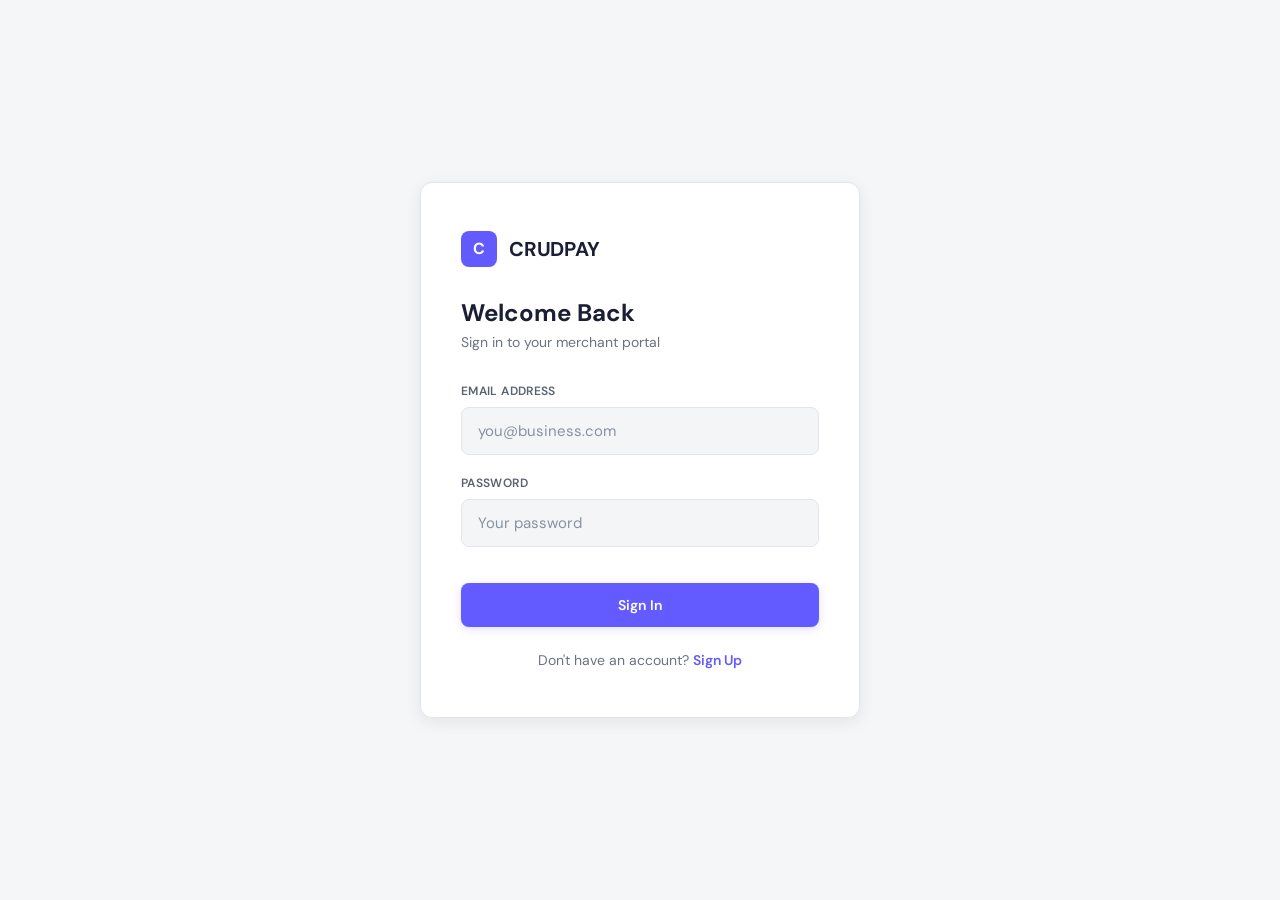
==== commit 43595580: "Update index.html" ====
--- a/index.html
+++ b/index.html
@@ -1,80 +1,67 @@
-<!DOCTYPE html>
+ <!DOCTYPE html>
 <html lang="en">
 <head>
 <meta charset="UTF-8">
 <meta name="viewport" content="width=device-width, initial-scale=1.0">
 <title>CRUDPAY — Portal</title>
-<link href="https://fonts.googleapis.com/css2?family=Poppins:ital,wght@0,300;0,400;0,500;0,600;0,700;0,800;1,400&display=swap" rel="stylesheet">
+<link href="https://fonts.googleapis.com/css2?family=DM+Sans:ital,opsz,wght@0,9..40,300;0,9..40,400;0,9..40,500;0,9..40,600;0,9..40,700;1,9..40,400&family=JetBrains+Mono:wght@400;500&display=swap" rel="stylesheet">
 <style>
- :root {
-  /* ── Core Palette ── */
-  --bg: #0b0b0b;
-  --surface: #141414;
-  --surface2: #1c1c1c;
-  --surface3: #222222;
-  --border: #2b2b2b;
-  --border-muted: #1d1d1d;
-
-  /* ── Accent Colors ── */
-  --teal: #909090;
-  --blue: #7a7a7a;
-  --accent: #909090;
-  --accent1: #909090;
-  --accent2: #7a7a7a;
-
-  /* ── Semantic Colours ── */
-  --danger: #797979;
-  --warning: #a7a7a7;
-  --success: #808080;
-
-  /* ── Typography ── */
-  --text: #ffffff;
-  --text-2: #ffffff;
-  --text-3: #ffffff;
-  --muted: #ffffff;
-  --mono: 'Poppins', sans-serif;
-
-  /* ── Card Background ── */
-  --card: #1a1a1a;
-
-  /* ── Spacing / Radius ── */
-  --radius-sm: 8px;
-  --radius-md: 12px;
-  --radius-lg: 16px;
-  --radius-xl: 20px;
-
-  /* ── Shadows ── */
-  --shadow-sm: 0 1px 3px rgba(0,0,0,.4);
-  --shadow-md: 0 4px 16px rgba(0,0,0,.4);
-  --shadow-lg: 0 8px 32px rgba(0,0,0,.5);
-
-  --glow-accent: 0 0 24px rgba(144,144,144,.18);
-  --glow-blue: 0 0 24px rgba(122,122,122,.18);
-}
-    
-
+  :root {
+    /* ── Core Palette (light, professional merchant payment surface) ── */
+    --bg:         #f5f6f8;
+    --surface:    #ffffff;
+    --surface2:   #f4f5f7;
+    --surface3:   #eceef1;
+    --border:     #e2e5ea;
+    --border-muted: #edeef1;
+
+    /* ── Accent ── */
+    --teal:   #635bff;
+    --blue:   #0570de;
+    --accent:  #635bff;
+    --accent2: #0570de;
+    --accent1: #635bff;
+
+    /* ── Semantic colours ── */
+    --danger:  #df1b41;
+    --warning: #b65c00;
+    --success: #0a8a4a;
+
+    /* ── Typography ── */
+    --text:   #1a1f36;
+    --text-2: #5a6271;
+    --text-3: #8792a2;
+    --muted:  #6b7280;
+    --mono:   'JetBrains Mono', monospace;
+
+    /* ── Card background ── */
+    --card: #ffffff;
+
+    /* ── Spacing / radius system ── */
+    --radius-sm:  6px;
+    --radius-md:  8px;
+    --radius-lg:  10px;
+    --radius-xl:  12px;
+
+    /* ── Shadow tokens ── */
+    --shadow-sm:  0 1px 2px rgba(20,24,36,.06);
+    --shadow-md:  0 2px 8px rgba(20,24,36,.06);
+    --shadow-lg:  0 4px 16px rgba(20,24,36,.08);
+    --glow-accent: none;
+    --glow-blue:   none;
+  }
   *, *::before, *::after { box-sizing: border-box; margin: 0; padding: 0; }
   html { font-size: 16px; scroll-behavior: smooth; }
   body {
     background: var(--bg);
     color: var(--text);
-    font-family: 'Poppins', sans-serif;
+    font-family: 'DM Sans', sans-serif;
     min-height: 100vh;
     overflow-x: hidden;
     -webkit-font-smoothing: antialiased;
   }
   .page { display: none; min-height: 100vh; }
   .page.active { display: flex; }
-
-  /* Subtle grid texture */
-  body::before {
-    content: '';
-    position: fixed; inset: 0; z-index: -1; pointer-events: none;
-    background-image:
-      linear-gradient(rgba(43,43,43,.4) 1px, transparent 1px),
-      linear-gradient(90deg, rgba(43,43,43,.4) 1px, transparent 1px);
-    background-size: 48px 48px;
-  }
 
   /* ═══════════════════════════════
      AUTH PAGES
@@ -82,64 +69,50 @@
   .auth-wrap {
     width: 100%; min-height: 100vh;
     display: flex; align-items: center; justify-content: center;
-    background:
-      radial-gradient(ellipse 80% 60% at 15% 50%, rgba(144,144,144,.06) 0%, transparent 60%),
-      radial-gradient(ellipse 60% 50% at 85% 20%, rgba(122,122,122,.05) 0%, transparent 60%);
+    background: var(--bg);
     padding: 24px;
     position: relative;
-  }
-  .auth-wrap::after {
-    content: '';
-    position: absolute; bottom: 0; left: 50%; transform: translateX(-50%);
-    width: 480px; height: 1px;
-    background: linear-gradient(90deg, transparent, var(--accent), transparent);
-    opacity: .3;
   }
   .auth-card {
     background: var(--surface);
     border: 1px solid var(--border);
     border-radius: var(--radius-xl);
     padding: 48px 40px;
-    width: 100%; max-width: 460px;
+    width: 100%; max-width: 440px;
     position: relative; overflow: hidden;
-    box-shadow: var(--shadow-lg), var(--glow-accent);
+    box-shadow: var(--shadow-lg);
     animation: cardIn .4s cubic-bezier(.16,1,.3,1);
   }
   @keyframes cardIn { from { opacity:0; transform:translateY(16px); } to { opacity:1; transform:none; } }
-  .auth-card::before {
-    content: ''; position: absolute; top: 0; left: 0; right: 0; height: 2px;
-    background: linear-gradient(90deg, var(--accent), var(--accent2));
-  }
   .brand { display: flex; align-items: center; gap: 12px; margin-bottom: 32px; }
   .brand-icon {
-    width: 40px; height: 40px; border-radius: 10px;
-    background: linear-gradient(135deg, var(--accent), var(--accent2));
+    width: 36px; height: 36px; border-radius: 8px;
+    background: var(--accent);
     display: flex; align-items: center; justify-content: center;
-    font-family: 'Poppins', sans-serif; font-weight: 800; font-size: 18px; color: #ffffff;
-    box-shadow: 0 4px 12px rgba(144,144,144,.3);
+    font-family: 'DM Sans', sans-serif; font-weight: 700; font-size: 16px; color: #fff;
   }
   .brand-name {
-    font-family: 'Poppins', sans-serif; font-weight: 700; font-size: 22px;
-    background: linear-gradient(90deg, var(--text), var(--text-2));
-    -webkit-background-clip: text; -webkit-text-fill-color: transparent;
-  }
-  .auth-title { font-family: 'Poppins', sans-serif; font-weight: 700; font-size: 26px; margin-bottom: 6px; line-height: 1.2; }
+    font-family: 'DM Sans', sans-serif; font-weight: 700; font-size: 20px;
+    color: var(--text);
+    letter-spacing: -0.01em;
+  }
+  .auth-title { font-family: 'DM Sans', sans-serif; font-weight: 700; font-size: 24px; margin-bottom: 6px; line-height: 1.2; color: var(--text); }
   .auth-sub { color: var(--muted); font-size: 14px; margin-bottom: 32px; }
   .field { margin-bottom: 20px; }
   .field label {
     display: block; font-size: 12px; font-weight: 600; color: var(--text-2);
-    margin-bottom: 8px; letter-spacing: .05em; text-transform: uppercase;
+    margin-bottom: 8px; letter-spacing: .03em; text-transform: uppercase;
   }
   .field input, .field select, .field textarea {
     width: 100%; background: var(--surface2); border: 1px solid var(--border);
     border-radius: var(--radius-md); padding: 13px 16px; color: var(--text);
-    font-family: 'Poppins', sans-serif; font-size: 15px; transition: border-color .2s, box-shadow .2s; outline: none;
+    font-family: 'DM Sans', sans-serif; font-size: 15px; transition: border-color .2s, box-shadow .2s; outline: none;
   }
   .field input::placeholder, .field textarea::placeholder { color: var(--text-3); }
-  .field input:hover, .field select:hover, .field textarea:hover { border-color: var(--border-muted); border-color: #3c3c3c; }
+  .field input:hover, .field select:hover, .field textarea:hover { border-color: var(--border-muted); border-color: #c7cbd3; }
   .field input:focus, .field select:focus, .field textarea:focus {
     border-color: var(--accent);
-    box-shadow: 0 0 0 3px rgba(144,144,144,.1), inset 0 1px 0 rgba(144,144,144,.04);
+    box-shadow: 0 0 0 3px rgba(99,91,255,.1), inset 0 1px 0 rgba(99,91,255,.04);
     background: var(--surface3);
   }
   .field select { appearance: none; cursor: pointer; }
@@ -147,36 +120,35 @@
   .btn {
     display: inline-flex; align-items: center; justify-content: center; gap: 8px;
     padding: 13px 24px; border-radius: var(--radius-md); border: none;
-    font-family: 'Poppins', sans-serif; font-size: 14px; font-weight: 600;
+    font-family: 'DM Sans', sans-serif; font-size: 14px; font-weight: 600;
     cursor: pointer; transition: all .2s; text-decoration: none; letter-spacing: .01em;
     white-space: nowrap;
   }
   .btn-primary {
-    background: linear-gradient(135deg, var(--accent) 0%, #7d7d7d 100%);
-    color: #121212; width: 100%;
-    box-shadow: 0 2px 8px rgba(144,144,144,.2);
+    background: var(--accent);
+    color: #ffffff; width: 100%;
+    box-shadow: 0 2px 8px rgba(99,91,255,.2);
   }
   .btn-primary:hover {
-    transform: translateY(-1px);
-    box-shadow: 0 6px 20px rgba(144,144,144,.35);
-    filter: brightness(1.05);
-  }
-  .btn-primary:active { transform: translateY(0); box-shadow: 0 2px 8px rgba(144,144,144,.2); }
+    background: #5346f0;
+    box-shadow: 0 4px 12px rgba(99,91,255,.3);
+  }
+  .btn-primary:active { box-shadow: 0 2px 8px rgba(99,91,255,.2); }
   .btn-secondary {
     background: var(--surface2); color: var(--text);
     border: 1px solid var(--border);
   }
-  .btn-secondary:hover { border-color: #4c4c4c; background: var(--surface3); color: var(--text); }
-  .btn-danger { background: var(--danger); color: #ffffff; box-shadow: 0 2px 8px rgba(121,121,121,.2); }
-  .btn-danger:hover { box-shadow: 0 4px 16px rgba(121,121,121,.3); transform: translateY(-1px); }
+  .btn-secondary:hover { border-color: #c7cbd3; background: var(--surface3); color: var(--text); }
+  .btn-danger { background: var(--danger); color: #fff; box-shadow: 0 2px 8px rgba(223,27,65,.2); }
+  .btn-danger:hover { box-shadow: 0 4px 16px rgba(223,27,65,.3); transform: translateY(-1px); }
   .btn-ghost { background: transparent; color: var(--muted); border: 1px solid var(--border); }
-  .btn-ghost:hover { color: var(--text); border-color: #4c4c4c; }
+  .btn-ghost:hover { color: var(--text); border-color: #c7cbd3; }
   .auth-switch { text-align: center; margin-top: 24px; font-size: 14px; color: var(--muted); }
   .auth-switch a { color: var(--accent); text-decoration: none; font-weight: 600; cursor: pointer; }
   .auth-switch a:hover { text-decoration: underline; }
-  .err-msg { color: var(--danger); font-size: 13px; margin-top: 8px; display: none; padding: 10px 14px; background: rgba(121,121,121,.08); border: 1px solid rgba(121,121,121,.2); border-radius: var(--radius-sm); }
+  .err-msg { color: var(--danger); font-size: 13px; margin-top: 8px; display: none; padding: 10px 14px; background: rgba(223,27,65,.08); border: 1px solid rgba(223,27,65,.2); border-radius: var(--radius-sm); }
   .err-msg.show { display: block; }
-  .success-msg { color: var(--success); font-size: 13px; margin-top: 8px; display: none; padding: 10px 14px; background: rgba(128,128,128,.08); border: 1px solid rgba(128,128,128,.2); border-radius: var(--radius-sm); }
+  .success-msg { color: var(--success); font-size: 13px; margin-top: 8px; display: none; padding: 10px 14px; background: rgba(16,185,129,.08); border: 1px solid rgba(16,185,129,.2); border-radius: var(--radius-sm); }
   .success-msg.show { display: block; }
 
   /* ═══════════════════════════════
@@ -197,8 +169,8 @@
     justify-content: center; font-size: 13px; font-weight: 700; color: var(--muted);
     transition: all .3s; background: var(--surface);
   }
-  .step-dot.done { background: var(--accent); border-color: var(--accent); color: #121212; }
-  .step-dot.active { border-color: var(--accent); color: var(--accent); box-shadow: 0 0 0 4px rgba(144,144,144,.12); }
+  .step-dot.done { background: var(--accent); border-color: var(--accent); color: #ffffff; }
+  .step-dot.active { border-color: var(--accent); color: var(--accent); box-shadow: 0 0 0 4px rgba(99,91,255,.12); }
   .step-line { flex: 1; height: 2px; background: var(--border); border-radius: 2px; transition: background .4s; min-width: 40px; max-width: 80px; }
   .step-line.done { background: var(--accent); }
   .onboard-card {
@@ -212,7 +184,7 @@
     content: ''; position: absolute; top: 0; left: 0; right: 0; height: 2px;
     background: linear-gradient(90deg, var(--accent), var(--accent2));
   }
-  .onboard-title { font-family: 'Poppins', sans-serif; font-weight: 700; font-size: 22px; margin-bottom: 4px; }
+  .onboard-title { font-family: 'DM Sans', sans-serif; font-weight: 700; font-size: 22px; margin-bottom: 4px; }
   .onboard-sub { color: var(--muted); font-size: 14px; margin-bottom: 32px; line-height: 1.6; }
   .form-grid { display: grid; grid-template-columns: 1fr 1fr; gap: 20px; }
   @media(max-width: 600px) { .form-grid { grid-template-columns: 1fr; } }
@@ -240,8 +212,8 @@
     transition: all .25s ease; position: relative; overflow: hidden;
     background: var(--surface2);
   }
-  .doc-card:hover { border-color: var(--accent); background: rgba(144,144,144,.04); border-style: solid; }
-  .doc-card.uploaded { border-style: solid; border-color: var(--success); background: rgba(128,128,128,.05); }
+  .doc-card:hover { border-color: var(--accent); background: rgba(99,91,255,.04); border-style: solid; }
+  .doc-card.uploaded { border-style: solid; border-color: var(--success); background: rgba(16,185,129,.05); }
   .doc-card input[type=file] { position: absolute; inset: 0; opacity: 0; cursor: pointer; width: 100%; }
   .doc-icon { font-size: 28px; margin-bottom: 10px; }
   .doc-name { font-weight: 600; font-size: 14px; margin-bottom: 4px; }
@@ -280,7 +252,7 @@
     transition: all .15s; margin-bottom: 2px; position: relative;
   }
   .nav-item:hover { background: var(--surface2); color: var(--text-2); }
-  .nav-item.active { background: rgba(144,144,144,.1); color: var(--accent); font-weight: 600; }
+  .nav-item.active { background: rgba(99,91,255,.1); color: var(--accent); font-weight: 600; }
   .nav-item.active::before {
     content: ''; position: absolute; left: 0; top: 6px; bottom: 6px;
     width: 3px; border-radius: 0 3px 3px 0; background: var(--accent);
@@ -294,7 +266,7 @@
 
   .dash-main { flex: 1; margin-left: 0; min-height: 100vh; display: flex; flex-direction: column; }
   .topbar {
-    background: rgba(20,20,20,.85);
+    background: rgba(255,255,255,.85);
     backdrop-filter: blur(12px) saturate(180%);
     -webkit-backdrop-filter: blur(12px) saturate(180%);
     border-bottom: 1px solid var(--border);
@@ -308,22 +280,22 @@
     align-items: center; justify-content: center; gap: 4px; cursor: pointer; transition: all .2s;
     flex-shrink: 0;
   }
-  .hamburger:hover { border-color: var(--accent); background: rgba(144,144,144,.06); }
+  .hamburger:hover { border-color: var(--accent); background: rgba(99,91,255,.06); }
   .hamburger span { display: block; width: 14px; height: 1.5px; background: var(--text-2); border-radius: 2px; }
-  .topbar-title { font-family: 'Poppins', sans-serif; font-weight: 700; font-size: 16px; flex: 1; color: var(--text); }
+  .topbar-title { font-family: 'DM Sans', sans-serif; font-weight: 700; font-size: 16px; flex: 1; color: var(--text); }
   .topbar-right { display: flex; align-items: center; gap: 10px; }
   .topbar-badge {
     display: inline-flex; align-items: center; gap: 6px;
     padding: 5px 10px; border-radius: 20px; font-size: 11px; font-weight: 600;
-    background: rgba(144,144,144,.08); color: var(--accent); border: 1px solid rgba(144,144,144,.15);
+    background: rgba(99,91,255,.08); color: var(--accent); border: 1px solid rgba(99,91,255,.15);
   }
   .topbar-badge::before { content: ''; width: 6px; height: 6px; border-radius: 50%; background: var(--accent); }
   .avatar {
     width: 34px; height: 34px; border-radius: 50%;
     background: linear-gradient(135deg, var(--accent) 0%, var(--accent2) 100%);
     display: flex; align-items: center; justify-content: center;
-    font-weight: 700; font-size: 13px; color: #121212; cursor: pointer;
-    border: 2px solid rgba(144,144,144,.3); transition: border-color .2s;
+    font-weight: 700; font-size: 13px; color: #ffffff; cursor: pointer;
+    border: 2px solid rgba(99,91,255,.3); transition: border-color .2s;
   }
   .avatar:hover { border-color: var(--accent); }
   .dash-content { padding: 28px 24px; flex: 1; max-width: 1280px; width: 100%; }
@@ -350,7 +322,7 @@
     pointer-events: none;
   }
   .kpi-label { font-size: 11px; color: var(--muted); text-transform: uppercase; letter-spacing: .08em; margin-bottom: 12px; font-weight: 600; }
-  .kpi-val { font-family: 'Poppins', sans-serif; font-weight: 700; font-size: 24px; line-height: 1.1; }
+  .kpi-val { font-family: 'DM Sans', sans-serif; font-weight: 700; font-size: 24px; line-height: 1.1; }
   .kpi-sub { font-size: 12px; color: var(--muted); margin-top: 6px; }
 
   /* ═══════════════════════════════
@@ -361,11 +333,11 @@
     padding: 3px 10px; border-radius: 20px; font-size: 11px; font-weight: 700;
     letter-spacing: .02em;
   }
-  .badge-danger  { background: rgba(121,121,121,.12);  color: #9d9d9d; border: 1px solid rgba(121,121,121,.2); }
-  .badge-success { background: rgba(128,128,128,.12); color: #9d9d9d; border: 1px solid rgba(128,128,128,.2); }
-  .badge-warning { background: rgba(167,167,167,.12); color: #bfbfbf; border: 1px solid rgba(167,167,167,.2); }
-  .badge-blue    { background: rgba(122,122,122,.12);  color: #9a9a9a; border: 1px solid rgba(122,122,122,.2); }
-  .badge-muted   { background: rgba(114,114,114,.12); color: var(--muted); border: 1px solid rgba(114,114,114,.15); }
+  .badge-danger  { background: rgba(223,27,65,.12);  color: #df1b41; border: 1px solid rgba(223,27,65,.2); }
+  .badge-success { background: rgba(16,185,129,.12); color: #0a8a4a; border: 1px solid rgba(16,185,129,.2); }
+  .badge-warning { background: rgba(182,92,0,.12); color: #b65c00; border: 1px solid rgba(182,92,0,.2); }
+  .badge-blue    { background: rgba(5,112,222,.12);  color: #0570de; border: 1px solid rgba(5,112,222,.2); }
+  .badge-muted   { background: rgba(100,116,139,.12); color: var(--muted); border: 1px solid rgba(100,116,139,.15); }
 
   /* ═══════════════════════════════
      PROFILE & CONTENT CARDS
@@ -379,11 +351,11 @@
     width: 68px; height: 68px; border-radius: 50%;
     background: linear-gradient(135deg, var(--accent), var(--accent2));
     display: flex; align-items: center; justify-content: center;
-    font-family: 'Poppins', sans-serif; font-weight: 800; font-size: 26px; color: #121212; flex-shrink: 0;
-    box-shadow: 0 4px 16px rgba(144,144,144,.25);
+    font-family: 'DM Sans', sans-serif; font-weight: 800; font-size: 26px; color: #ffffff; flex-shrink: 0;
+    box-shadow: 0 4px 16px rgba(99,91,255,.25);
   }
   .profile-info { flex: 1; }
-  .profile-name { font-family: 'Poppins', sans-serif; font-weight: 700; font-size: 20px; margin-bottom: 4px; }
+  .profile-name { font-family: 'DM Sans', sans-serif; font-weight: 700; font-size: 20px; margin-bottom: 4px; }
   .profile-id { font-size: 12px; color: var(--muted); margin-bottom: 8px; font-family: monospace; }
   .profile-grid { display: grid; grid-template-columns: repeat(auto-fill, minmax(220px, 1fr)); gap: 14px; }
   .profile-field .pf-label { font-size: 10px; color: var(--muted); text-transform: uppercase; letter-spacing: .08em; margin-bottom: 4px; font-weight: 600; }
@@ -394,13 +366,13 @@
   ═══════════════════════════════ */
   .alert-wrap { display: flex; gap: 20px; flex-wrap: wrap; }
   .alert-panel { flex: 1; min-width: 280px; background: var(--card); border: 1px solid var(--border); border-radius: var(--radius-lg); padding: 24px; }
-  .alert-panel-title { font-family: 'Poppins', sans-serif; font-weight: 700; font-size: 16px; margin-bottom: 18px; display: flex; align-items: center; gap: 8px; }
+  .alert-panel-title { font-family: 'DM Sans', sans-serif; font-weight: 700; font-size: 16px; margin-bottom: 18px; display: flex; align-items: center; gap: 8px; }
   .compose-field { margin-bottom: 16px; }
   .compose-field label { display: block; font-size: 11px; color: var(--muted); margin-bottom: 6px; text-transform: uppercase; letter-spacing: .07em; font-weight: 600; }
   .compose-field input, .compose-field textarea {
     width: 100%; background: var(--surface2); border: 1px solid var(--border);
     border-radius: var(--radius-sm); padding: 10px 14px; color: var(--text);
-    font-family: 'Poppins', sans-serif; font-size: 14px; outline: none; transition: border-color .2s;
+    font-family: 'DM Sans', sans-serif; font-size: 14px; outline: none; transition: border-color .2s;
   }
   .compose-field textarea { min-height: 120px; resize: vertical; }
   .compose-field input:focus, .compose-field textarea:focus { border-color: var(--accent); }
@@ -410,7 +382,7 @@
     border-radius: var(--radius-md); padding: 14px 16px;
     transition: border-color .2s;
   }
-  .notif-item:hover { border-color: #3c3c3c; }
+  .notif-item:hover { border-color: #c7cbd3; }
   .notif-item .ni-header { display: flex; align-items: center; justify-content: space-between; margin-bottom: 4px; }
   .notif-item .ni-name { font-weight: 600; font-size: 13px; }
   .notif-item .ni-time { font-size: 11px; color: var(--muted); }
@@ -431,15 +403,15 @@
     box-shadow: var(--shadow-lg);
   }
   .toast.show { transform: translateY(0) scale(1); opacity: 1; }
-  .toast.success { border-color: rgba(128,128,128,.4); color: #9d9d9d; background: rgba(128,128,128,.06); }
-  .toast.danger  { border-color: rgba(121,121,121,.4);  color: #9d9d9d; background: rgba(121,121,121,.06); }
-  .toast.info    { border-color: rgba(122,122,122,.4); color: #9a9a9a; background: rgba(122,122,122,.06); }
+  .toast.success { border-color: rgba(16,185,129,.4); color: #0a8a4a; background: rgba(16,185,129,.06); }
+  .toast.danger  { border-color: rgba(223,27,65,.4);  color: #df1b41; background: rgba(223,27,65,.06); }
+  .toast.info    { border-color: rgba(5,112,222,.4); color: #0570de; background: rgba(5,112,222,.06); }
 
   /* ═══════════════════════════════
      SECTION HEADERS & MISC
   ═══════════════════════════════ */
   .section-title {
-    font-family: 'Poppins', sans-serif; font-weight: 700; font-size: 17px;
+    font-family: 'DM Sans', sans-serif; font-weight: 700; font-size: 17px;
     margin-bottom: 16px; display: flex; align-items: center; gap: 8px; color: var(--text);
   }
   .dash-section { margin-bottom: 28px; }
@@ -472,25 +444,25 @@
     border-radius: var(--radius-md); padding: 14px 16px; cursor: pointer;
     transition: all .2s; display: flex; align-items: center; gap: 12px;
   }
-  .pay-method-card:hover { border-color: rgba(144,144,144,.4); background: rgba(144,144,144,.04); }
-  .pay-method-card.selected { border-color: var(--accent); background: rgba(144,144,144,.07); box-shadow: 0 0 0 3px rgba(144,144,144,.1); }
-  .pay-method-card.recommended { border-color: rgba(122,122,122,.4); }
-  .pay-method-card.featured-first { border-color: rgba(128,128,128,.4); background: rgba(128,128,128,.04); }
+  .pay-method-card:hover { border-color: rgba(99,91,255,.4); background: rgba(99,91,255,.04); }
+  .pay-method-card.selected { border-color: var(--accent); background: rgba(99,91,255,.07); box-shadow: 0 0 0 3px rgba(99,91,255,.1); }
+  .pay-method-card.recommended { border-color: rgba(5,112,222,.4); }
+  .pay-method-card.featured-first { border-color: rgba(16,185,129,.4); background: rgba(16,185,129,.04); }
   .pm-name { font-weight: 600; font-size: 13.5px; }
   .pm-sub  { font-size: 11px; color: var(--muted); margin-top: 2px; }
   .pm-info { flex: 1; }
-  .pm-badge-first    { display:inline-block;padding:2px 8px;border-radius:20px;font-size:10px;font-weight:700;background:rgba(128,128,128,.12);color:#9d9d9d;margin-right:4px;border:1px solid rgba(128,128,128,.2); }
-  .pm-badge-preferred{ display:inline-block;padding:2px 8px;border-radius:20px;font-size:10px;font-weight:700;background:rgba(144,144,144,.12);color:var(--accent);margin-right:4px;border:1px solid rgba(144,144,144,.2); }
-  .pm-badge-rec      { display:inline-block;padding:2px 8px;border-radius:20px;font-size:10px;font-weight:700;background:rgba(122,122,122,.12);color:#9a9a9a;margin-right:4px;border:1px solid rgba(122,122,122,.2); }
-  .pm-badge-slow     { display:inline-block;padding:2px 8px;border-radius:20px;font-size:10px;font-weight:700;background:rgba(167,167,167,.1);color:#bfbfbf;margin-right:4px;border:1px solid rgba(167,167,167,.2); }
+  .pm-badge-first    { display:inline-block;padding:2px 8px;border-radius:20px;font-size:10px;font-weight:700;background:rgba(16,185,129,.12);color:#0a8a4a;margin-right:4px;border:1px solid rgba(16,185,129,.2); }
+  .pm-badge-preferred{ display:inline-block;padding:2px 8px;border-radius:20px;font-size:10px;font-weight:700;background:rgba(99,91,255,.12);color:var(--accent);margin-right:4px;border:1px solid rgba(99,91,255,.2); }
+  .pm-badge-rec      { display:inline-block;padding:2px 8px;border-radius:20px;font-size:10px;font-weight:700;background:rgba(5,112,222,.12);color:#0570de;margin-right:4px;border:1px solid rgba(5,112,222,.2); }
+  .pm-badge-slow     { display:inline-block;padding:2px 8px;border-radius:20px;font-size:10px;font-weight:700;background:rgba(182,92,0,.1);color:#b65c00;margin-right:4px;border:1px solid rgba(182,92,0,.2); }
 
   .review-row { display:flex;justify-content:space-between;align-items:center;padding:10px 0;border-bottom:1px solid var(--border); }
   .review-row:last-child { border-bottom:none; }
   .rr-key { font-size:12px;color:var(--muted);font-weight:600;text-transform:uppercase;letter-spacing:.04em; }
   .rr-val { font-size:14px;font-weight:600; }
 
-  .persona-brazil { background:rgba(128,128,128,.07);border-color:rgba(128,128,128,.25);color:#9d9d9d; }
-  .persona-india  { background:rgba(167,167,167,.07);border-color:rgba(167,167,167,.25);color:#bfbfbf; }
+  .persona-brazil { background:rgba(16,185,129,.07);border-color:rgba(16,185,129,.25);color:#0a8a4a; }
+  .persona-india  { background:rgba(182,92,0,.07);border-color:rgba(182,92,0,.25);color:#b65c00; }
   .txn-id { font-size:11px;color:var(--muted);font-family:monospace;margin-top:2px; }
 
   /* ═══════════════════════════════
@@ -501,12 +473,12 @@
     border-radius: var(--radius-lg); padding: 18px; display: flex; align-items: flex-start; gap: 14px;
     transition: all .3s;
   }
-  .risk-signal-card.danger { border-color: rgba(121,121,121,.4); background: rgba(121,121,121,.05); }
-  .risk-signal-card.success { border-color: rgba(128,128,128,.3); background: rgba(128,128,128,.04); }
-  .risk-signal-card.warning { border-color: rgba(167,167,167,.3); background: rgba(167,167,167,.04); }
+  .risk-signal-card.danger { border-color: rgba(223,27,65,.4); background: rgba(223,27,65,.05); }
+  .risk-signal-card.success { border-color: rgba(16,185,129,.3); background: rgba(16,185,129,.04); }
+  .risk-signal-card.warning { border-color: rgba(182,92,0,.3); background: rgba(182,92,0,.04); }
   .risk-signal-icon { font-size: 22px; flex-shrink: 0; margin-top: 2px; }
   .risk-signal-label { font-size: 11px; color: var(--muted); text-transform: uppercase; letter-spacing: .07em; margin-bottom: 4px; font-weight: 600; }
-  .risk-signal-val { font-family: 'Poppins', sans-serif; font-weight: 700; font-size: 17px; }
+  .risk-signal-val { font-family: 'DM Sans', sans-serif; font-weight: 700; font-size: 17px; }
   .risk-signal-sub { font-size: 12px; color: var(--muted); margin-top: 3px; }
 
   .risk-score-ring {
@@ -514,10 +486,10 @@
     border: 6px solid var(--danger);
     display: flex; flex-direction: column; align-items: center; justify-content: center;
     margin: 0 auto 16px;
-    box-shadow: 0 0 24px rgba(121,121,121,.25);
+    box-shadow: 0 0 24px rgba(223,27,65,.25);
     animation: riskPulse 2s infinite;
   }
-  @keyframes riskPulse { 0%,100%{box-shadow:0 0 24px rgba(121,121,121,.25)} 50%{box-shadow:0 0 40px rgba(121,121,121,.5)} }
+  @keyframes riskPulse { 0%,100%{box-shadow:0 0 24px rgba(223,27,65,.25)} 50%{box-shadow:0 0 40px rgba(223,27,65,.5)} }
 
   .risk-event-chain {
     display: flex; align-items: center; margin-bottom: 28px; flex-wrap: wrap; gap: 4px;
@@ -528,9 +500,9 @@
     background: var(--surface2); border: 1px solid var(--border); color: var(--muted);
     transition: all .4s;
   }
-  .risk-event-step.done { background: rgba(144,144,144,.1); border-color: rgba(144,144,144,.4); color: var(--accent); }
-  .risk-event-step.active { background: rgba(167,167,167,.12); border-color: rgba(167,167,167,.4); color: #bfbfbf; animation: stepPulse 1s infinite; }
-  .risk-event-step.danger { background: rgba(121,121,121,.1); border-color: rgba(121,121,121,.4); color: #9d9d9d; }
+  .risk-event-step.done { background: rgba(99,91,255,.1); border-color: rgba(99,91,255,.4); color: var(--accent); }
+  .risk-event-step.active { background: rgba(182,92,0,.12); border-color: rgba(182,92,0,.4); color: #b65c00; animation: stepPulse 1s infinite; }
+  .risk-event-step.danger { background: rgba(223,27,65,.1); border-color: rgba(223,27,65,.4); color: #df1b41; }
   @keyframes stepPulse { 0%,100%{opacity:1} 50%{opacity:.6} }
   .risk-event-arrow { color: var(--text-3); font-size: 14px; margin: 0 2px; }
 
@@ -539,10 +511,10 @@
     border-radius: var(--radius-lg); padding: 24px; text-align: center;
     cursor: pointer; transition: all .25s;
   }
-  .action-card:hover { transform: translateY(-2px); border-color: #4c4c4c; box-shadow: var(--shadow-md); }
-  .action-card.selected { border-color: var(--accent); background: rgba(144,144,144,.05); box-shadow: 0 0 0 3px rgba(144,144,144,.1); }
+  .action-card:hover { transform: translateY(-2px); border-color: #c7cbd3; box-shadow: var(--shadow-md); }
+  .action-card.selected { border-color: var(--accent); background: rgba(99,91,255,.05); box-shadow: 0 0 0 3px rgba(99,91,255,.1); }
   .action-icon { font-size: 36px; margin-bottom: 10px; }
-  .action-name { font-family: 'Poppins', sans-serif; font-weight: 700; font-size: 15px; margin-bottom: 6px; }
+  .action-name { font-family: 'DM Sans', sans-serif; font-weight: 700; font-size: 15px; margin-bottom: 6px; }
   .action-desc { font-size: 13px; color: var(--muted); line-height: 1.5; }
 
   .outcome-metric {
@@ -550,7 +522,7 @@
     border-radius: var(--radius-lg); padding: 22px; text-align: center;
     border-top: 2px solid var(--accent);
   }
-  .outcome-metric-val { font-family: 'Poppins', sans-serif; font-weight: 800; font-size: 30px; color: var(--accent); margin-bottom: 6px; }
+  .outcome-metric-val { font-family: 'DM Sans', sans-serif; font-weight: 800; font-size: 30px; color: var(--accent); margin-bottom: 6px; }
   .outcome-metric-label { font-size: 13px; color: var(--muted); line-height: 1.4; }
 
   .risk-step-nav {
@@ -579,7 +551,7 @@
     background: linear-gradient(90deg, var(--accent), var(--accent2));
     border-radius: var(--radius-xl) var(--radius-xl) 0 0;
   }
-  .modal-title { font-family: 'Poppins', sans-serif; font-weight: 700; font-size: 20px; margin-bottom: 4px; }
+  .modal-title { font-family: 'DM Sans', sans-serif; font-weight: 700; font-size: 20px; margin-bottom: 4px; }
   .modal-sub { color: var(--muted); font-size: 14px; margin-bottom: 28px; }
   .modal-close {
     position: absolute; top: 20px; right: 20px; width: 30px; height: 30px;
@@ -587,7 +559,7 @@
     display: flex; align-items: center; justify-content: center;
     cursor: pointer; font-size: 14px; color: var(--muted); transition: all .2s;
   }
-  .modal-close:hover { color: var(--text); border-color: #4c4c4c; }
+  .modal-close:hover { color: var(--text); border-color: #c7cbd3; }
 
   @keyframes bounceIn { 0%{transform:scale(.88);opacity:0;} 60%{transform:scale(1.04);} 100%{transform:scale(1);opacity:1;} }
   @keyframes pulse { 0%,100%{opacity:1;} 50%{opacity:.3;} }
@@ -595,7 +567,16 @@
   ::-webkit-scrollbar { width: 5px; }
   ::-webkit-scrollbar-track { background: transparent; }
   ::-webkit-scrollbar-thumb { background: var(--border); border-radius: 3px; }
-  ::-webkit-scrollbar-thumb:hover { background: #4c4c4c; }
+  ::-webkit-scrollbar-thumb:hover { background: #c7cbd3; }
+
+  /* ── PAYMENT CENTER ── */
+  @media(max-width:700px) {
+    #pay-center-grid { grid-template-columns: 1fr !important; }
+  }
+  @media(max-width:760px) {
+    #sp-checkout-grid { grid-template-columns: 1fr !important; }
+    #sp-checkout-grid > div:last-child { order: -1; }
+  }
 
   /* ── RISK POPUP OVERLAY ── */
   #risk-popup-overlay {
@@ -615,7 +596,7 @@
   .risk-popup-box.popup-warning { border-top: 4px solid var(--warning); }
   .risk-popup-box.popup-info    { border-top: 4px solid var(--accent2); }
   .risk-popup-icon { font-size: 48px; margin-bottom: 12px; }
-  .risk-popup-title { font-family:'Poppins',sans-serif; font-weight:800; font-size:22px; margin-bottom:6px; }
+  .risk-popup-title { font-family:'DM Sans',sans-serif; font-weight:800; font-size:22px; margin-bottom:6px; }
   .risk-popup-ts { font-size:11px; color:var(--muted); margin-bottom:12px; font-family:monospace; }
   .risk-popup-desc { font-size:14px; color:var(--muted); line-height:1.6; margin-bottom:20px; }
   .risk-popup-props { background:rgba(0,0,0,.3); border-radius:10px; padding:14px; font-family:monospace; font-size:12px; line-height:1.8; margin-bottom:20px; border:1px solid var(--border); }
@@ -628,28 +609,28 @@
     padding: 5px 12px; border-radius: 20px; font-size: 11px; font-weight: 700;
     letter-spacing: .02em; transition: all .3s;
   }
-  .rm-indicator-pill.red   { background: rgba(121,121,121,.1);  color: #9d9d9d; border:1px solid rgba(121,121,121,.25);  }
-  .rm-indicator-pill.green { background: rgba(128,128,128,.1); color: #9d9d9d; border:1px solid rgba(128,128,128,.25); }
-  .rm-indicator-pill.amber { background: rgba(167,167,167,.1); color: #bfbfbf; border:1px solid rgba(167,167,167,.25); }
+  .rm-indicator-pill.red   { background: rgba(223,27,65,.1);  color: #df1b41; border:1px solid rgba(223,27,65,.25);  }
+  .rm-indicator-pill.green { background: rgba(16,185,129,.1); color: #0a8a4a; border:1px solid rgba(16,185,129,.25); }
+  .rm-indicator-pill.amber { background: rgba(182,92,0,.1); color: #b65c00; border:1px solid rgba(182,92,0,.25); }
 
   /* ── IDENTITY CONFIDENCE DISPLAY ── */
   .identity-conf-badge {
     display: inline-flex; align-items: center; gap: 8px;
-    padding: 7px 14px; border-radius: var(--radius-md); font-family:'Poppins',sans-serif;
+    padding: 7px 14px; border-radius: var(--radius-md); font-family:'DM Sans',sans-serif;
     font-weight: 700; font-size: 14px; transition: all .4s;
   }
-  .identity-conf-badge.high { background:rgba(128,128,128,.1); color:#9d9d9d; border:1px solid rgba(128,128,128,.3); }
-  .identity-conf-badge.low  { background:rgba(121,121,121,.1);  color:#9d9d9d; border:1px solid rgba(121,121,121,.3); animation: riskPulse 2s infinite; }
-  .identity-conf-badge.med  { background:rgba(167,167,167,.1); color:#bfbfbf; border:1px solid rgba(167,167,167,.3); }
+  .identity-conf-badge.high { background:rgba(16,185,129,.1); color:#0a8a4a; border:1px solid rgba(16,185,129,.3); }
+  .identity-conf-badge.low  { background:rgba(223,27,65,.1);  color:#df1b41; border:1px solid rgba(223,27,65,.3); animation: riskPulse 2s infinite; }
+  .identity-conf-badge.med  { background:rgba(182,92,0,.1); color:#b65c00; border:1px solid rgba(182,92,0,.3); }
 
   /* ── LIVE ACTIONS PANEL ── */
   .risk-action-banner {
     border-radius: var(--radius-md); padding: 16px 18px; margin-bottom: 10px;
     display: flex; gap: 14px; align-items: flex-start; animation: fadeUp .35s ease;
   }
-  .risk-action-banner.danger  { background:rgba(121,121,121,.07);  border:1px solid rgba(121,121,121,.3); }
-  .risk-action-banner.warning { background:rgba(167,167,167,.07); border:1px solid rgba(167,167,167,.3); }
-  .risk-action-banner.info    { background:rgba(122,122,122,.07); border:1px solid rgba(122,122,122,.3); }
+  .risk-action-banner.danger  { background:rgba(223,27,65,.07);  border:1px solid rgba(223,27,65,.3); }
+  .risk-action-banner.warning { background:rgba(182,92,0,.07); border:1px solid rgba(182,92,0,.3); }
+  .risk-action-banner.info    { background:rgba(5,112,222,.07); border:1px solid rgba(5,112,222,.3); }
   .risk-action-banner .rab-icon { font-size:24px; flex-shrink:0; }
   .risk-action-banner .rab-label { font-weight:700; font-size:13px; margin-bottom:3px; }
   .risk-action-banner .rab-desc  { font-size:12px; color:var(--muted); margin-bottom:4px; line-height:1.5; }
@@ -671,43 +652,35 @@
 <!-- RISK ACTION POPUP -->
 <div id="risk-popup-overlay">
   <div class="risk-popup-box" id="risk-popup-box">
-    <div class="risk-popup-close" onclick="closeRiskPopup()">✕</div>
+    <div class="risk-popup-close" onclick="closeRiskPopup()"></div>
     <div class="risk-popup-icon" id="rp-icon"></div>
     <div class="risk-popup-title" id="rp-title">Risk Action Triggered</div>
     <div class="risk-popup-ts" id="rp-ts"></div>
     <div class="risk-popup-desc" id="rp-desc"></div>
     <div class="risk-popup-props" id="rp-props"></div>
     <button class="btn btn-primary" style="width:auto;padding:10px 24px;" onclick="closeRiskPopup()">Acknowledge →</button>
-  </div>
+</div>
 </div>
 
 <!-- RECOVERY OVERLAY -->
-<div id="recovery-overlay" style="display:none;position:fixed;inset:0;z-index:1000;background:rgba(12,12,12,.96);backdrop-filter:blur(8px);align-items:center;justify-content:center;flex-direction:column;">
+<div id="recovery-overlay" style="display:none;position:fixed;inset:0;z-index:1000;background:rgba(10,12,16,.96);backdrop-filter:blur(8px);align-items:center;justify-content:center;flex-direction:column;">
   <div style="background:var(--surface);border:1px solid var(--border);border-radius:20px;padding:40px 36px;width:100%;max-width:460px;text-align:center;position:relative;overflow:hidden;">
     <div style="position:absolute;top:0;left:0;right:0;height:3px;background:linear-gradient(90deg,var(--danger),var(--accent));"></div>
-    <div style="font-size:40px;margin-bottom:10px;"></div>
-    <div style="font-family:'Poppins',sans-serif;font-weight:700;font-size:22px;margin-bottom:4px;">Account Recovery</div>
+    <div style="font-family:'DM Sans',sans-serif;font-weight:700;font-size:22px;margin-bottom:4px;">Account Recovery</div>
     <div style="font-size:13px;color:var(--muted);margin-bottom:20px;" id="recovery-detail-text">Recovering your account…</div>
-    <div style="background:var(--surface2);border-radius:10px;padding:12px;margin-bottom:20px;">
-      <div style="font-size:10px;color:var(--muted);text-transform:uppercase;letter-spacing:.06em;margin-bottom:4px;">Account Status</div>
-      <div style="font-size:16px;font-weight:700;color:var(--accent);" id="recovery-status-badge">Verifying…</div>
-    </div>
-    <div id="recovery-churn-badge" style="display:none;"></div>
-    <div id="recovery-churn-pct" style="display:none;"></div>
-    <div id="recovery-trust-badge" style="display:none;"></div>
     <div style="background:var(--surface2);border-radius:100px;height:12px;overflow:hidden;margin-bottom:16px;">
       <div id="recovery-bar-fill" style="height:100%;width:0%;border-radius:100px;transition:width .75s ease,background .75s ease;background:var(--danger);"></div>
-    </div>
-    <div style="font-family:'Poppins',sans-serif;font-weight:800;font-size:36px;margin-bottom:4px;" id="recovery-pct-text">0%</div>
+</div>
+    <div style="font-family:'DM Sans',sans-serif;font-weight:800;font-size:36px;margin-bottom:4px;" id="recovery-pct-text">0%</div>
     <div style="font-size:15px;font-weight:600;" id="recovery-status-text">Initiating…</div>
-  </div>
+</div>
 </div>
 
 <!-- EDIT PROFILE MODAL -->
 <div class="modal-overlay" id="edit-profile-modal">
   <div class="modal-box">
-    <div class="modal-close" onclick="closeEditModal()">✕</div>
-    <div class="modal-title"> Edit Profile</div>
+    <div class="modal-close" onclick="closeEditModal()"></div>
+    <div class="modal-title">Edit Profile</div>
     <div class="modal-sub">Update your personal and business details</div>
     <div class="form-grid">
       <div class="field"><label>First Name</label><input type="text" id="ep-fname" placeholder="John"/></div>
@@ -723,48 +696,47 @@
           <option>Retail</option><option>Wholesale</option><option>E-Commerce</option>
           <option>Manufacturing</option><option>Services</option><option>Import/Export</option><option>Other</option>
         </select>
-      </div>
+</div>
       <div class="field"><label>Monthly Income (₹)</label><input type="number" id="ep-income" placeholder="500000"/></div>
       <div class="field"><label>Country / Location</label>
         <select id="ep-country">
           <option value="">Select country…</option>
-          <option value="India"> India</option>
-          <option value="Brazil"> Brazil</option>
-          <option value="USA"> United States</option>
-          <option value="UK"> United Kingdom</option>
-          <option value="EU"> Europe (EU)</option>
-          <option value="Other"> Other</option>
+          <option value="India">India</option>
+          <option value="Brazil">Brazil</option>
+          <option value="USA">United States</option>
+          <option value="UK">United Kingdom</option>
+          <option value="EU">Europe (EU)</option>
+          <option value="Other">Other</option>
         </select>
-      </div>
-    </div>
+</div>
+</div>
     <div style="display:flex;gap:12px;margin-top:8px;">
       <button class="btn btn-secondary" style="flex:1;width:auto;" onclick="closeEditModal()">Cancel</button>
       <button class="btn btn-primary" style="flex:2;" onclick="saveEditProfile()">Save Changes ✓</button>
-    </div>
-  </div>
+</div>
+</div>
 </div>
 
 <!-- OTP STEP-UP AUTHENTICATION MODAL -->
 <div id="otp-modal-overlay" style="display:none;position:fixed;inset:0;z-index:600;background:rgba(0,0,0,.8);backdrop-filter:blur(6px);align-items:center;justify-content:center;">
   <div style="background:var(--surface);border:1px solid var(--border);border-radius:20px;padding:40px 36px;width:100%;max-width:420px;position:relative;overflow:hidden;text-align:center;animation:bounceIn .4s ease;">
-    <div style="position:absolute;top:0;left:0;right:0;height:4px;background:linear-gradient(90deg,var(--danger),var(--warning));"></div>
-    <div style="font-size:48px;margin-bottom:12px;"></div>
-    <div style="font-family:'Poppins',sans-serif;font-weight:800;font-size:22px;margin-bottom:6px;color:var(--danger);">Step-Up Authentication</div>
+    <div style="position:absolute;top:0;left:0;right:0;height:4px;background:linear-gradient(90deg,var(--accent),var(--accent2));"></div>
+    <div style="font-family:'DM Sans',sans-serif;font-weight:700;font-size:22px;margin-bottom:6px;color:var(--text);">Verify Your Identity</div>
     <div style="font-size:14px;color:var(--muted);margin-bottom:16px;">Enter the 6-digit OTP sent to your registered mobile number to proceed.</div>
     <div style="display:flex;gap:8px;margin-bottom:16px;">
       <input type="text" id="otp-input" maxlength="6" placeholder="_ _ _ _ _ _"
-        style="flex:1;background:var(--surface2);border:2px solid var(--border);border-radius:10px;padding:14px 16px;color:var(--text);font-family:'Poppins',sans-serif;font-size:22px;font-weight:700;letter-spacing:8px;text-align:center;outline:none;transition:border-color .2s;"
+        style="flex:1;background:var(--surface2);border:2px solid var(--border);border-radius:10px;padding:14px 16px;color:var(--text);font-family:'DM Sans',sans-serif;font-size:22px;font-weight:700;letter-spacing:8px;text-align:center;outline:none;transition:border-color .2s;"
         oninput="this.value=this.value.replace(/\D/g,'')"
         onfocus="this.style.borderColor='var(--accent)'"
         onblur="this.style.borderColor='var(--border)'"/>
-    </div>
+</div>
     <div id="otp-error" style="color:var(--danger);font-size:13px;margin-bottom:10px;display:none;"></div>
     <div style="display:flex;gap:10px;">
       <button class="btn btn-secondary" style="flex:1;width:auto;padding:12px;" onclick="closeOtpModal()">Cancel</button>
       <button class="btn btn-primary" style="flex:2;padding:12px;" onclick="verifyOtp()">Verify OTP ✓</button>
-    </div>
+</div>
     <div style="margin-top:14px;font-size:12px;color:var(--muted);">Demo OTP: <strong style="color:var(--accent);letter-spacing:2px;">123456</strong></div>
-  </div>
+</div>
 </div>
 
 <div class="overlay" id="overlay" onclick="closeSidebar()"></div>
@@ -783,8 +755,8 @@
       <div class="err-msg" id="su-err"></div>
       <button class="btn btn-primary mt-4" onclick="doSignup()">Create Account</button>
       <div class="auth-switch">Already have an account? <a onclick="showPage('page-login')">Sign In</a></div>
-    </div>
-  </div>
+</div>
+</div>
 </div>
 
 <!-- PAGE 2: LOGIN -->
@@ -799,8 +771,8 @@
       <div class="err-msg" id="li-err"></div>
       <button class="btn btn-primary mt-4" onclick="doLogin()">Sign In</button>
       <div class="auth-switch">Don't have an account? <a onclick="showPage('page-signup')">Sign Up</a></div>
-    </div>
-  </div>
+</div>
+</div>
 </div>
 
 <!-- PAGE 3: ONBOARDING 1 -->
@@ -809,21 +781,21 @@
     <div class="onboard-header">
       <div class="brand"><div class="brand-icon">C</div><div class="brand-name">CRUDPAY</div></div>
       <button class="btn btn-ghost btn-sm" onclick="skipOnboarding()">Skip for now →</button>
-    </div>
+</div>
     <div class="progress-bar-wrap">
       <div style="display:flex;justify-content:space-between;margin-bottom:6px;">
         <span style="font-size:12px;color:var(--muted);">Onboarding Progress</span>
         <span id="ob1-pct" style="font-size:12px;color:var(--accent);">0%</span>
-      </div>
+</div>
       <div class="progress-bar-bg"><div class="progress-bar-fill" id="ob1-bar" style="width:0%"></div></div>
-    </div>
+</div>
     <div style="display:flex;align-items:center;gap:8px;margin-bottom:20px;">
       <div class="step-dot active" id="sd1">1</div>
       <div class="step-line" id="sl1"></div>
       <div class="step-dot" id="sd2">2</div>
       <div class="step-line" id="sl2"></div>
       <div class="step-dot" id="sd3">3</div>
-    </div>
+</div>
     <div class="onboard-card">
       <div class="onboard-title">Personal Details</div>
       <div class="onboard-sub">Tell us about yourself — you can always update this later.</div>
@@ -841,26 +813,26 @@
             <option>Retail</option><option>Wholesale</option><option>E-Commerce</option>
             <option>Manufacturing</option><option>Services</option><option>Import/Export</option><option>Other</option>
           </select>
-        </div>
+</div>
         <div class="field"><label>Monthly Income (₹)</label><input type="number" id="ob-income" placeholder="500000" oninput="updateOb1Progress()"/></div>
         <div class="field form-full"><label>Country / Location</label>
           <select id="ob-country" onchange="updateOb1Progress(); _onboardingLocationChange(this.value)">
             <option value="">Select your country…</option>
-            <option value="India"> India</option>
-            <option value="Brazil"> Brazil</option>
-            <option value="USA"> United States</option>
-            <option value="UK"> United Kingdom</option>
-            <option value="EU"> Europe (EU)</option>
-            <option value="Other"> Other</option>
+            <option value="India">India</option>
+            <option value="Brazil">Brazil</option>
+            <option value="USA">United States</option>
+            <option value="UK">United Kingdom</option>
+            <option value="EU">Europe (EU)</option>
+            <option value="Other">Other</option>
           </select>
-        </div>
-      </div>
+</div>
+</div>
       <div class="onboard-nav">
         <span class="progress-text">Step 1 of 2 — Personal Details</span>
         <button class="btn btn-primary" style="width:auto;padding:12px 28px;" onclick="goToDocuments()">Next →</button>
-      </div>
-    </div>
-  </div>
+</div>
+</div>
+</div>
 </div>
 
 <!-- PAGE 4: ONBOARDING 2 -->
@@ -869,29 +841,29 @@
     <div class="onboard-header">
       <div class="brand"><div class="brand-icon">C</div><div class="brand-name">CRUDPAY</div></div>
       <button class="btn btn-ghost btn-sm" onclick="skipOnboarding()">Skip for now →</button>
-    </div>
+</div>
     <div class="progress-bar-wrap">
       <div style="display:flex;justify-content:space-between;margin-bottom:6px;">
         <span style="font-size:12px;color:var(--muted);">Onboarding Progress</span>
         <span id="ob2-pct" style="font-size:12px;color:var(--accent);">50%</span>
-      </div>
+</div>
       <div class="progress-bar-bg"><div class="progress-bar-fill" id="ob2-bar" style="width:50%"></div></div>
-    </div>
+</div>
     <div style="display:flex;align-items:center;gap:8px;margin-bottom:20px;">
       <div class="step-dot done">✓</div>
       <div class="step-line done"></div>
       <div class="step-dot active">2</div>
       <div class="step-line"></div>
       <div class="step-dot">3</div>
-    </div>
+</div>
     <div class="onboard-card">
       <div class="onboard-title">Business Documents</div>
       <div class="onboard-sub">Upload your KYC and business verification documents. All files are encrypted and secure.</div>
       <div class="doc-grid" id="doc-grid"></div>
 
       <!-- KYC VERIFICATION BLOCK (NEW) -->
-      <div style="margin-top:24px;padding:20px;background:rgba(144,144,144,.04);border:1px solid rgba(144,144,144,.15);border-radius:14px;">
-        <div style="font-family:'Poppins',sans-serif;font-weight:700;font-size:16px;margin-bottom:4px;"> KYC Verification</div>
+      <div style="margin-top:24px;padding:20px;background:rgba(99,91,255,.04);border:1px solid rgba(99,91,255,.15);border-radius:14px;">
+        <div style="font-family:'DM Sans',sans-serif;font-weight:700;font-size:16px;margin-bottom:4px;">KYC Verification</div>
         <div style="font-size:13px;color:var(--muted);margin-bottom:18px;">Enter your government ID details. Stored locally — no backend required.</div>
         <div class="form-grid">
           <div class="field">
@@ -903,30 +875,30 @@
               <option value="passport">Passport</option>
               <option value="driving">Driving Licence</option>
             </select>
-          </div>
+</div>
           <div class="field">
             <label>ID Number</label>
             <input type="text" id="kyc-id-number" placeholder="e.g. ABCDE1234F" maxlength="20"/>
-          </div>
+</div>
           <div class="field form-full">
             <label>Full Name (as on ID)</label>
             <input type="text" id="kyc-full-name" placeholder="Name on your government ID"/>
-          </div>
-        </div>
+</div>
+</div>
         <div style="display:flex;align-items:center;gap:8px;margin-top:4px;">
           <input type="checkbox" id="kyc-consent" style="width:16px;height:16px;accent-color:var(--accent);">
           <label for="kyc-consent" style="font-size:13px;color:var(--muted);cursor:pointer;">I confirm these details are accurate and consent to KYC verification.</label>
-        </div>
+</div>
         <div id="kyc-status" style="margin-top:10px;font-size:13px;display:none;"></div>
-      </div>
+</div>
       <!-- END KYC BLOCK -->
 
       <div class="onboard-nav">
         <button class="btn btn-secondary" style="width:auto;padding:12px 28px;" onclick="showPage('page-onboard1')">← Back</button>
         <button class="btn btn-primary" style="width:auto;padding:12px 28px;" onclick="finishOnboarding()">Complete Onboarding →</button>
-      </div>
-    </div>
-  </div>
+</div>
+</div>
+</div>
 </div>
 
 <!-- PAGE 5: DASHBOARD -->
@@ -934,26 +906,25 @@
   <div class="sidebar" id="sidebar">
     <div class="sidebar-header">
       <div class="brand"><div class="brand-icon">C</div><div class="brand-name">CRUDPAY</div></div>
-      <span style="cursor:pointer;color:var(--muted);font-size:18px;line-height:1;" onclick="closeSidebar()">✕</span>
-    </div>
+      <span style="cursor:pointer;color:var(--muted);font-size:18px;line-height:1;" onclick="closeSidebar()"></span>
+</div>
     <div class="sidebar-nav">
       <div class="nav-section-label">Main</div>
-      <div class="nav-item active" onclick="switchView('overview')"><span class="ni"></span> Overview</div>
-      <div class="nav-item" onclick="switchView('profile')"><span class="ni"></span> My Profile</div>
-      <div class="nav-item" onclick="switchView('send')"><span class="ni"></span> Send Payment</div>
-      <div class="nav-item" onclick="switchView('transactions')"><span class="ni"></span> Transactions</div>
+      <div class="nav-item active" onclick="switchView('overview')">Overview</div>
+      <div class="nav-item" onclick="switchView('profile')">My Profile</div>
+      <div class="nav-item" onclick="switchView('send')">Send Payment</div>
+      <div class="nav-item" onclick="switchView('transactions')">Transactions</div>
       <div class="nav-section-label">Compliance</div>
-      <div class="nav-item" onclick="switchView('alert')"><span class="ni"></span> Alerts &amp; Support</div>
-      <div class="nav-item" onclick="switchView('documents')"><span class="ni"></span> Documents</div>
-      <div class="nav-item" onclick="switchView('identity')"><span class="ni"></span> Identity &amp; Trust</div>
+      <div class="nav-item" onclick="switchView('alert')">Alerts &amp; Support</div>
+      <div class="nav-item" onclick="switchView('documents')">Documents</div>
       <div class="nav-section-label">Settings</div>
-      <div class="nav-item" onclick="openEditModal()"><span class="ni"></span> Edit Profile</div>
-      <div class="nav-item" onclick="showPage('page-onboard1')"><span class="ni"></span> Edit Onboarding</div>
-    </div>
+      <div class="nav-item" onclick="openEditModal()">Edit Profile</div>
+      <div class="nav-item" onclick="showPage('page-onboard1')">Edit Onboarding</div>
+</div>
     <div class="sidebar-footer">
-      <div class="nav-item" onclick="doLogout()" style="color:var(--danger);"><span class="ni"></span> Sign Out</div>
-    </div>
-  </div>
+      <div class="nav-item" onclick="doLogout()" style="color:var(--danger);">Sign Out</div>
+</div>
+</div>
 
   <div class="dash-main">
     <div class="topbar">
@@ -963,75 +934,147 @@
         <div class="topbar-badge" id="topbar-time" style="display:none;"></div>
         <span style="font-size:11px;color:var(--muted);display:none;" id="topbar-live-label">LIVE</span>
         <div class="avatar" id="topbar-avatar" title="Your account">M</div>
-      </div>
-    </div>
+</div>
+</div>
 
     <div class="dash-content">
       <div class="dash-views">
 
         <!-- OVERVIEW VIEW -->
         <div id="view-overview" class="active">
-          <div class="kpi-grid" id="kpi-grid"></div>
           <div class="dash-section">
-            <div class="section-title"> Merchant Snapshot</div>
+            <div class="section-title">Merchant Snapshot</div>
             <div class="profile-card" id="snapshot-card"></div>
-          </div>
+</div>
+          <!-- PAYMENT QUICK ACTIONS PANEL (replaces Session Activity) -->
           <div class="dash-section">
-            <div class="section-title"> Onboarding Progress</div>
-            <div class="profile-card">
-              <div id="ob-progress-display"></div>
-              <button class="btn btn-secondary btn-sm mt-4" onclick="showPage('page-onboard1')">Continue Onboarding</button>
+            <div class="section-title">Payment Center</div>
+            <div style="display:grid;grid-template-columns:1fr 1fr;gap:16px;margin-bottom:16px;" id="pay-center-grid">
+
+              <!-- Secure Checkout Card -->
+              <div class="profile-card" style="margin-bottom:0;border-left:4px solid var(--accent);padding:20px;">
+                <div style="display:flex;align-items:center;gap:10px;margin-bottom:14px;">
+                  <div style="width:36px;height:36px;border-radius:8px;background:rgba(99,91,255,.1);display:flex;align-items:center;justify-content:center;flex-shrink:0;">
+                    <svg width="16" height="16" viewBox="0 0 24 24" fill="none" stroke="var(--accent)" stroke-width="2.5" stroke-linecap="round" stroke-linejoin="round"><path d="M12 22s8-4 8-10V5l-8-3-8 3v7c0 6 8 10 8 10z"/></svg>
+                  </div>
+                  <div>
+                    <div style="font-weight:700;font-size:14px;">Secure Payments</div>
+                    <div style="font-size:11px;color:var(--muted);">256-bit TLS encryption</div>
+                  </div>
+                </div>
+                <div style="display:flex;flex-direction:column;gap:8px;">
+                  <div style="display:flex;align-items:center;gap:8px;font-size:12px;color:var(--text-2);">
+                    <svg width="12" height="12" viewBox="0 0 24 24" fill="none" stroke="var(--success)" stroke-width="3"><polyline points="20 6 9 17 4 12"/></svg>
+                    PCI DSS Compliant
+                  </div>
+                  <div style="display:flex;align-items:center;gap:8px;font-size:12px;color:var(--text-2);">
+                    <svg width="12" height="12" viewBox="0 0 24 24" fill="none" stroke="var(--success)" stroke-width="3"><polyline points="20 6 9 17 4 12"/></svg>
+                    3D Secure Authenticated
+                  </div>
+                  <div style="display:flex;align-items:center;gap:8px;font-size:12px;color:var(--text-2);">
+                    <svg width="12" height="12" viewBox="0 0 24 24" fill="none" stroke="var(--success)" stroke-width="3"><polyline points="20 6 9 17 4 12"/></svg>
+                    Real-time Fraud Detection
+                  </div>
+                </div>
+                <button class="btn btn-primary" style="margin-top:16px;padding:10px 18px;font-size:13px;" onclick="switchView('send')">New Payment</button>
+              </div>
+
+              <!-- Recent Transaction Summary Card -->
+              <div class="profile-card" style="margin-bottom:0;padding:20px;">
+                <div style="display:flex;align-items:center;justify-content:space-between;margin-bottom:14px;">
+                  <div style="font-weight:700;font-size:14px;">Last Transaction</div>
+                  <button onclick="switchView('transactions')" style="background:none;border:none;font-size:12px;color:var(--accent);cursor:pointer;font-weight:600;">View all</button>
+                </div>
+                <div id="pay-center-last-txn">
+                  <div style="font-size:13px;color:var(--muted);padding:16px 0;text-align:center;border:1px dashed var(--border);border-radius:8px;">No transactions yet.<br><span style="font-size:12px;">Send your first payment to get started.</span></div>
+                </div>
+              </div>
+
+            </div>
+
+            <!-- Order Summary / Quick Pay Widget -->
+            <div class="profile-card" style="padding:0;overflow:hidden;">
+              <div style="padding:18px 24px;border-bottom:1px solid var(--border);display:flex;align-items:center;justify-content:space-between;">
+                <div style="font-weight:700;font-size:14px;">Payment Summary</div>
+                <div style="display:flex;align-items:center;gap:6px;font-size:11px;color:var(--success);font-weight:600;">
+                  <span style="width:6px;height:6px;border-radius:50%;background:var(--success);display:inline-block;animation:pulse 1.5s infinite;"></span>
+                  LIVE
+                </div>
+              </div>
+              <div style="padding:20px 24px;" id="pay-center-summary">
+                <div style="display:grid;grid-template-columns:repeat(auto-fill,minmax(140px,1fr));gap:12px;margin-bottom:16px;" id="pay-center-kpis">
+                  <div style="background:var(--surface2);border-radius:8px;padding:14px;">
+                    <div style="font-size:10px;color:var(--muted);text-transform:uppercase;letter-spacing:.07em;margin-bottom:4px;font-weight:600;">Total Sent</div>
+                    <div style="font-weight:700;font-size:20px;" id="pc-total-sent">₹0</div>
+                    <div style="font-size:11px;color:var(--muted);margin-top:2px;" id="pc-txn-count">0 transactions</div>
+                  </div>
+                  <div style="background:var(--surface2);border-radius:8px;padding:14px;">
+                    <div style="font-size:10px;color:var(--muted);text-transform:uppercase;letter-spacing:.07em;margin-bottom:4px;font-weight:600;">Success Rate</div>
+                    <div style="font-weight:700;font-size:20px;color:var(--success);" id="pc-success-rate">—</div>
+                    <div style="font-size:11px;color:var(--muted);margin-top:2px;">Last 30 days</div>
+                  </div>
+                  <div style="background:var(--surface2);border-radius:8px;padding:14px;">
+                    <div style="font-size:10px;color:var(--muted);text-transform:uppercase;letter-spacing:.07em;margin-bottom:4px;font-weight:600;">Pending</div>
+                    <div style="font-weight:700;font-size:20px;color:var(--warning);" id="pc-pending-count">0</div>
+                    <div style="font-size:11px;color:var(--muted);margin-top:2px;">Awaiting settlement</div>
+                  </div>
+                  <div style="background:var(--surface2);border-radius:8px;padding:14px;">
+                    <div style="font-size:10px;color:var(--muted);text-transform:uppercase;letter-spacing:.07em;margin-bottom:4px;font-weight:600;">Avg Amount</div>
+                    <div style="font-weight:700;font-size:20px;" id="pc-avg-amount">—</div>
+                    <div style="font-size:11px;color:var(--muted);margin-top:2px;">Per transaction</div>
+                  </div>
+                </div>
+                <div style="display:flex;align-items:center;gap:10px;padding:12px 14px;background:rgba(99,91,255,.05);border:1px solid rgba(99,91,255,.15);border-radius:8px;font-size:12px;">
+                  <svg width="14" height="14" viewBox="0 0 24 24" fill="none" stroke="var(--accent)" stroke-width="2" stroke-linecap="round" stroke-linejoin="round"><path d="M12 22s8-4 8-10V5l-8-3-8 3v7c0 6 8 10 8 10z"/></svg>
+                  <span style="color:var(--text-2);">All transactions are protected by CRUDPAY's AML screening and real-time risk monitoring.</span>
+                </div>
+              </div>
             </div>
           </div>
+          <!-- END PAYMENT CENTER -->
           <div class="dash-section">
-            <div class="section-title">⏱ Session Activity</div>
-            <div class="profile-card" id="session-live-panel" style="min-height:80px;">
-              <div style="font-size:13px;color:var(--muted);">Session data will appear here after login.</div>
-            </div>
-          </div>
-          <div class="dash-section">
-            <div class="section-title"> About CRUDPAY</div>
+            <div class="section-title">About CRUDPAY</div>
             <div class="profile-card" style="padding:0;overflow:hidden;">
-              <div style="background:linear-gradient(135deg,#1d1d1d 0%,#181818 100%);padding:28px 28px 20px;border-bottom:1px solid var(--border);display:flex;align-items:center;gap:16px;">
-                <div style="width:52px;height:52px;border-radius:14px;background:linear-gradient(135deg,var(--accent),var(--accent2));display:flex;align-items:center;justify-content:center;font-family:'Poppins',sans-serif;font-weight:800;font-size:22px;color:#ffffff;flex-shrink:0;">C</div>
+              <div style="background:linear-gradient(135deg,rgba(99,91,255,.06) 0%,rgba(5,112,222,.04) 100%);padding:28px 28px 20px;border-bottom:1px solid var(--border);display:flex;align-items:center;gap:16px;">
+                <div style="width:52px;height:52px;border-radius:14px;background:linear-gradient(135deg,var(--accent),var(--accent2));display:flex;align-items:center;justify-content:center;font-family:'DM Sans',sans-serif;font-weight:800;font-size:22px;color:#fff;flex-shrink:0;">C</div>
                 <div>
-                  <div style="font-family:'Poppins',sans-serif;font-weight:700;font-size:20px;">CRUDPAY</div>
+                  <div style="font-family:'DM Sans',sans-serif;font-weight:700;font-size:20px;">CRUDPAY</div>
                   <div style="font-size:13px;color:var(--muted);margin-top:2px;">Unified Merchant Intelligence Platform</div>
-                </div>
+</div>
                 <div style="margin-left:auto;text-align:right;">
                   <div style="font-size:11px;color:var(--muted);">Platform Status</div>
                   <div style="display:flex;align-items:center;gap:6px;margin-top:4px;">
                     <span style="width:7px;height:7px;border-radius:50%;background:var(--success);display:inline-block;animation:pulse 1.5s infinite;"></span>
                     <span style="font-size:13px;font-weight:600;color:var(--success);">All Systems Operational</span>
-                  </div>
-                </div>
-              </div>
+</div>
+</div>
+</div>
               <div style="padding:24px 28px;">
                 <div style="display:grid;grid-template-columns:repeat(auto-fill,minmax(140px,1fr));gap:12px;margin-bottom:24px;">
-                  <div style="background:var(--surface2);border-radius:10px;padding:14px;text-align:center;border-top:2px solid var(--accent);"><div style="font-family:'Poppins',sans-serif;font-weight:700;font-size:22px;color:var(--accent);">12K+</div><div style="font-size:11px;color:var(--muted);margin-top:2px;">Active Merchants</div></div>
-                  <div style="background:var(--surface2);border-radius:10px;padding:14px;text-align:center;border-top:2px solid var(--accent2);"><div style="font-family:'Poppins',sans-serif;font-weight:700;font-size:22px;color:var(--accent2);">₹480Cr</div><div style="font-size:11px;color:var(--muted);margin-top:2px;">GMV Processed</div></div>
-                  <div style="background:var(--surface2);border-radius:10px;padding:14px;text-align:center;border-top:2px solid var(--success);"><div style="font-family:'Poppins',sans-serif;font-weight:700;font-size:22px;color:var(--success);">99.9%</div><div style="font-size:11px;color:var(--muted);margin-top:2px;">Uptime SLA</div></div>
-                  <div style="background:var(--surface2);border-radius:10px;padding:14px;text-align:center;border-top:2px solid var(--warning);"><div style="font-family:'Poppins',sans-serif;font-weight:700;font-size:22px;color:var(--warning);">&lt;2hr</div><div style="font-size:11px;color:var(--muted);margin-top:2px;">Avg Support SLA</div></div>
-                </div>
-                <div style="margin-bottom:20px;padding:16px;background:rgba(144,144,144,.05);border:1px solid rgba(144,144,144,.15);border-radius:12px;">
+                  <div style="background:var(--surface2);border-radius:10px;padding:14px;text-align:center;border-top:2px solid var(--accent);"><div style="font-family:'DM Sans',sans-serif;font-weight:700;font-size:22px;color:var(--accent);">12K+</div><div style="font-size:11px;color:var(--muted);margin-top:2px;">Active Merchants</div></div>
+                  <div style="background:var(--surface2);border-radius:10px;padding:14px;text-align:center;border-top:2px solid var(--accent2);"><div style="font-family:'DM Sans',sans-serif;font-weight:700;font-size:22px;color:var(--accent2);">₹480Cr</div><div style="font-size:11px;color:var(--muted);margin-top:2px;">GMV Processed</div></div>
+                  <div style="background:var(--surface2);border-radius:10px;padding:14px;text-align:center;border-top:2px solid var(--success);"><div style="font-family:'DM Sans',sans-serif;font-weight:700;font-size:22px;color:var(--success);">99.9%</div><div style="font-size:11px;color:var(--muted);margin-top:2px;">Uptime SLA</div></div>
+                  <div style="background:var(--surface2);border-radius:10px;padding:14px;text-align:center;border-top:2px solid var(--warning);"><div style="font-family:'DM Sans',sans-serif;font-weight:700;font-size:22px;color:var(--warning);">&lt;2hr</div><div style="font-size:11px;color:var(--muted);margin-top:2px;">Avg Support SLA</div></div>
+</div>
+                <div style="margin-bottom:20px;padding:16px;background:rgba(99,91,255,.05);border:1px solid rgba(99,91,255,.15);border-radius:12px;">
                   <div style="font-size:13px;color:var(--text);line-height:1.7;">CRUDPAY is India's leading merchant onboarding and intelligence platform, trusted by over 12,000 businesses. We streamline KYC verification, business activation, real-time risk monitoring, and fraud prevention — all in one place.</div>
-                </div>
-                <div style="display:flex;flex-wrap:wrap;gap:10px;padding-top:16px;border-top:1px solid var(--border);">
-                  <div style="display:flex;align-items:center;gap:6px;font-size:13px;color:var(--muted);"> <span style="color:var(--accent);font-weight:500;">www.crudpay.in</span></div>
-                  <div style="display:flex;align-items:center;gap:6px;font-size:13px;color:var(--muted);"> <span>support@crudpay.in</span></div>
-                  <div style="display:flex;align-items:center;gap:6px;font-size:13px;color:var(--muted);"> <span>Chennai · Mumbai · Bengaluru</span></div>
-                </div>
-              </div>
-            </div>
-          </div>
-        </div>
+</div>
+                <div style="display:flex;flex-wrap:wrap;gap:14px;padding-top:16px;border-top:1px solid var(--border);">
+                  <div style="display:flex;align-items:center;gap:6px;font-size:13px;color:var(--muted);"><span style="color:var(--accent);font-weight:500;">www.crudpay.in</span></div>
+                  <div style="display:flex;align-items:center;gap:6px;font-size:13px;color:var(--muted);"><span>support@crudpay.in</span></div>
+                  <div style="display:flex;align-items:center;gap:6px;font-size:13px;color:var(--muted);"><span>Chennai · Mumbai · Bengaluru</span></div>
+</div>
+</div>
+</div>
+</div>
+</div>
 
         <!-- PROFILE VIEW -->
         <div id="view-profile">
           <div style="display:flex;align-items:center;justify-content:space-between;margin-bottom:20px;flex-wrap:wrap;gap:12px;">
-            <div class="section-title" style="margin-bottom:0;"> Merchant Profile</div>
-            <button class="btn btn-secondary btn-sm" onclick="openEditModal()"> Edit Profile</button>
-          </div>
+            <div class="section-title" style="margin-bottom:0;">Merchant Profile</div>
+            <button class="btn btn-secondary btn-sm" onclick="openEditModal()">Edit Profile</button>
+</div>
           <div class="profile-card">
             <div class="profile-header">
               <div class="profile-avatar" id="p-avatar">M</div>
@@ -1039,225 +1082,263 @@
                 <div class="profile-name" id="p-name">—</div>
                 <div class="profile-id" id="p-mid">MID: —</div>
                 <div id="p-status-badge"></div>
-              </div>
-            </div>
+</div>
+</div>
             <div class="profile-grid" id="profile-grid"></div>
-          </div>
-        </div>
+</div>
+</div>
 
         <!-- ALERT VIEW -->
         <div id="view-alert">
-          <div class="section-title"> Alert &amp; Support</div>
+          <div class="section-title">Alert &amp; Support</div>
           <div class="alert-wrap">
             <div class="alert-panel">
-              <div class="alert-panel-title"> Contact Support Team</div>
+              <div class="alert-panel-title">Contact Support Team</div>
               <div class="compose-field"><label>To</label><input type="text" value="angel27angee@gmail.com" readonly style="opacity:.6;" /></div>
               <div class="compose-field"><label>Subject</label><input type="text" id="mail-subject" placeholder="Describe your issue briefly…" /></div>
               <div class="compose-field"><label>Message</label><textarea id="mail-body" placeholder="Write your message here. Include your Merchant ID for faster resolution…"></textarea></div>
               <button class="btn btn-primary" onclick="sendSupportEmail()">Send to Support Team</button>
               <div class="success-msg" id="mail-success">✓ Your email app has opened with the draft ready — just hit Send!</div>
-            </div>
+</div>
             <div class="alert-panel" style="max-width:340px;">
-              <div class="alert-panel-title"> Support Notifications</div>
+              <div class="alert-panel-title">Support Notifications</div>
               <div class="notification-list" id="notif-list">
                 <div class="notif-item">
                   <div class="ni-header"><span class="ni-name">Support Bot</span><span class="ni-time">Just now</span></div>
                   <div class="ni-msg">Welcome! Our support team is available Mon–Sat, 9AM–6PM IST.</div>
+</div>
+</div>
+</div>
+</div>
+</div>
+
+        <!-- DOCUMENTS VIEW -->
+        <div id="view-documents">
+          <div class="section-title">My Documents</div>
+          <div class="profile-card">
+            <div id="docs-display"></div>
+            <button class="btn btn-secondary btn-sm mt-4" onclick="showPage('page-onboard2')">Upload / Update Documents</button>
+</div>
+</div>
+
+        <!-- SEND PAYMENT VIEW -->
+        <div id="view-send">
+          <div id="sp-step-new">
+            <div style="max-width:680px;">
+
+              <!-- Checkout header -->
+              <div style="display:flex;align-items:center;justify-content:space-between;margin-bottom:24px;flex-wrap:wrap;gap:12px;">
+                <div>
+                  <div class="section-title" style="margin-bottom:2px;">Secure Checkout</div>
+                  <div style="font-size:13px;color:var(--muted);">Complete your cross-border payment below.</div>
                 </div>
+                <div style="display:flex;align-items:center;gap:8px;padding:8px 14px;background:rgba(10,138,74,.08);border:1px solid rgba(10,138,74,.2);border-radius:8px;">
+                  <svg width="13" height="13" viewBox="0 0 24 24" fill="none" stroke="var(--success)" stroke-width="2.5" stroke-linecap="round" stroke-linejoin="round"><path d="M12 22s8-4 8-10V5l-8-3-8 3v7c0 6 8 10 8 10z"/></svg>
+                  <span style="font-size:12px;font-weight:700;color:var(--success);">Secure Payment</span>
+                </div>
+              </div>
+
+              <div style="display:grid;grid-template-columns:1fr 320px;gap:20px;align-items:start;" id="sp-checkout-grid">
+
+                <!-- LEFT: Payment form -->
+                <div>
+                  <!-- Order Details -->
+                  <div class="profile-card" style="margin-bottom:16px;padding:20px;">
+                    <div style="font-size:11px;font-weight:700;text-transform:uppercase;letter-spacing:.08em;color:var(--muted);margin-bottom:16px;">Transfer Details</div>
+                    <div class="field" style="margin-bottom:14px;">
+                      <label>Payment Corridor</label>
+                      <select id="sp-corridor" onchange="onCorridorChange()">
+                        <option value="INR-USD">INR → USD</option>
+                        <option value="INR-EUR">INR → EUR</option>
+                        <option value="INR-BRL">INR → BRL</option>
+                        <option value="INR-GBP">INR → GBP</option>
+                        <option value="USD-INR">USD → INR</option>
+                        <option value="USD-BRL">USD → BRL</option>
+                      </select>
+                    </div>
+                    <div style="display:grid;grid-template-columns:1fr 1fr;gap:14px;">
+                      <div class="field" style="margin-bottom:0;"><label>Amount (<span id="sp-currency-label">₹</span>)</label><input type="number" id="sp-amount" placeholder="e.g. 20000" min="1" oninput="onAmountInput()" /></div>
+                      <div class="field" style="margin-bottom:0;"><label>Recipient</label><input type="text" id="sp-recipient" placeholder="Vendor / Customer name" oninput="onRecipientInput()" /></div>
+                    </div>
+                  </div>
+
+                  <!-- Intelligence banners (kept from backend) -->
+                  <div id="sp-persona-banner" style="display:none;margin-bottom:12px;padding:12px 16px;border-radius:8px;font-size:13px;border:1px solid;"></div>
+                  <div id="sp-recommendation" style="display:none;margin-bottom:12px;padding:12px 16px;background:rgba(5,112,222,.08);border:1px solid rgba(5,112,222,.2);border-radius:8px;font-size:13px;color:var(--accent2);">
+                    <span></span> <span id="sp-rec-text"></span>
+                  </div>
+
+                  <!-- Payment Method -->
+                  <div class="profile-card" style="margin-bottom:16px;padding:20px;">
+                    <div style="font-size:11px;font-weight:700;text-transform:uppercase;letter-spacing:.08em;color:var(--muted);margin-bottom:14px;">Payment Method</div>
+                    <div id="sp-methods-grid" style="display:grid;grid-template-columns:1fr 1fr;gap:10px;"></div>
+                  </div>
+
+                  <!-- Error -->
+                  <div id="sp-err" class="err-msg"></div>
+
+                  <!-- CTA -->
+                  <button class="btn btn-primary" style="width:100%;padding:15px 24px;font-size:15px;font-weight:700;border-radius:10px;box-shadow:0 4px 16px rgba(99,91,255,.25);" onclick="spGoReview()">
+                    <svg width="15" height="15" viewBox="0 0 24 24" fill="none" stroke="currentColor" stroke-width="2.5" stroke-linecap="round" stroke-linejoin="round"><path d="M12 22s8-4 8-10V5l-8-3-8 3v7c0 6 8 10 8 10z"/></svg>
+                    Review Payment
+                  </button>
+
+                  <!-- Trust badges -->
+                  <div style="display:flex;align-items:center;justify-content:center;gap:20px;margin-top:16px;flex-wrap:wrap;">
+                    <div style="display:flex;align-items:center;gap:5px;font-size:11px;color:var(--muted);">
+                      <svg width="11" height="11" viewBox="0 0 24 24" fill="none" stroke="var(--muted)" stroke-width="2"><rect x="3" y="11" width="18" height="11" rx="2"/><path d="M7 11V7a5 5 0 0 1 10 0v4"/></svg>
+                      256-bit SSL
+                    </div>
+                    <div style="display:flex;align-items:center;gap:5px;font-size:11px;color:var(--muted);">
+                      <svg width="11" height="11" viewBox="0 0 24 24" fill="none" stroke="var(--muted)" stroke-width="2"><polyline points="20 6 9 17 4 12"/></svg>
+                      PCI DSS
+                    </div>
+                    <div style="display:flex;align-items:center;gap:5px;font-size:11px;color:var(--muted);">
+                      <svg width="11" height="11" viewBox="0 0 24 24" fill="none" stroke="var(--muted)" stroke-width="2"><path d="M12 22s8-4 8-10V5l-8-3-8 3v7c0 6 8 10 8 10z"/></svg>
+                      AML Screened
+                    </div>
+                    <div style="display:flex;align-items:center;gap:5px;font-size:11px;color:var(--muted);">
+                      <svg width="11" height="11" viewBox="0 0 24 24" fill="none" stroke="var(--muted)" stroke-width="2"><circle cx="12" cy="12" r="10"/><polyline points="12 6 12 12 16 14"/></svg>
+                      Instant Settlement
+                    </div>
+                  </div>
+                </div>
+
+                <!-- RIGHT: Order Summary panel -->
+                <div>
+                  <div class="profile-card" style="padding:20px;margin-bottom:0;position:sticky;top:76px;">
+                    <div style="font-size:11px;font-weight:700;text-transform:uppercase;letter-spacing:.08em;color:var(--muted);margin-bottom:16px;">Order Summary</div>
+
+                    <!-- Product/service row -->
+                    <div style="padding:14px;background:var(--surface2);border-radius:8px;margin-bottom:16px;">
+                      <div style="display:flex;align-items:center;gap:12px;">
+                        <div style="width:40px;height:40px;border-radius:8px;background:linear-gradient(135deg,var(--accent),var(--accent2));display:flex;align-items:center;justify-content:center;flex-shrink:0;font-weight:800;font-size:16px;color:#fff;">C</div>
+                        <div style="flex:1;min-width:0;">
+                          <div style="font-weight:600;font-size:13px;white-space:nowrap;overflow:hidden;text-overflow:ellipsis;" id="sp-summary-recipient">—</div>
+                          <div style="font-size:11px;color:var(--muted);margin-top:1px;" id="sp-summary-corridor">Cross-border Transfer</div>
+                        </div>
+                      </div>
+                    </div>
+
+                    <!-- Amount breakdown -->
+                    <div style="display:flex;flex-direction:column;gap:10px;margin-bottom:16px;padding-bottom:16px;border-bottom:1px solid var(--border);">
+                      <div style="display:flex;justify-content:space-between;font-size:13px;">
+                        <span style="color:var(--muted);">Transfer amount</span>
+                        <span id="sp-summary-amount" style="font-weight:600;">—</span>
+                      </div>
+                      <div style="display:flex;justify-content:space-between;font-size:13px;">
+                        <span style="color:var(--muted);">Transaction fee</span>
+                        <span id="sp-summary-fee" style="font-weight:600;">—</span>
+                      </div>
+                      <div style="display:flex;justify-content:space-between;font-size:13px;">
+                        <span style="color:var(--muted);">Payment method</span>
+                        <span id="sp-summary-method" style="font-weight:600;">—</span>
+                      </div>
+                    </div>
+
+                    <!-- Total -->
+                    <div style="display:flex;justify-content:space-between;align-items:center;margin-bottom:16px;">
+                      <span style="font-size:14px;font-weight:700;">Total</span>
+                      <span id="sp-summary-total" style="font-size:20px;font-weight:800;color:var(--accent);">—</span>
+                    </div>
+
+                    <!-- Secure note -->
+                    <div style="display:flex;align-items:flex-start;gap:8px;padding:10px 12px;background:rgba(10,138,74,.07);border:1px solid rgba(10,138,74,.18);border-radius:8px;">
+                      <svg width="13" height="13" viewBox="0 0 24 24" fill="none" stroke="var(--success)" stroke-width="2.5" stroke-linecap="round" stroke-linejoin="round" style="flex-shrink:0;margin-top:1px;"><path d="M12 22s8-4 8-10V5l-8-3-8 3v7c0 6 8 10 8 10z"/></svg>
+                      <span style="font-size:11px;color:var(--success);line-height:1.6;">Payment secured and AML-screened by CRUDPAY.</span>
+                    </div>
+                  </div>
+                </div>
+
+              </div><!-- /sp-checkout-grid -->
+            </div>
+          </div>
+          <div id="sp-step-review" style="display:none;">
+            <div style="max-width:560px;">
+              <div style="display:flex;align-items:center;justify-content:space-between;margin-bottom:20px;flex-wrap:wrap;gap:12px;">
+                <div>
+                  <div class="section-title" style="margin-bottom:2px;">Review &amp; Confirm</div>
+                  <div style="font-size:13px;color:var(--muted);">Please verify your payment details before confirming.</div>
+                </div>
+                <div style="display:flex;align-items:center;gap:6px;padding:7px 12px;background:rgba(10,138,74,.08);border:1px solid rgba(10,138,74,.2);border-radius:8px;font-size:12px;font-weight:700;color:var(--success);">
+                  <svg width="12" height="12" viewBox="0 0 24 24" fill="none" stroke="currentColor" stroke-width="2.5" stroke-linecap="round" stroke-linejoin="round"><path d="M12 22s8-4 8-10V5l-8-3-8 3v7c0 6 8 10 8 10z"/></svg>
+                  Secure
+                </div>
+              </div>
+
+              <!-- Review card -->
+              <div class="profile-card" style="padding:0;overflow:hidden;margin-bottom:16px;">
+                <div style="padding:16px 20px;background:var(--surface2);border-bottom:1px solid var(--border);display:flex;align-items:center;gap:10px;">
+                  <svg width="14" height="14" viewBox="0 0 24 24" fill="none" stroke="var(--accent)" stroke-width="2" stroke-linecap="round" stroke-linejoin="round"><path d="M14 2H6a2 2 0 0 0-2 2v16a2 2 0 0 0 2 2h12a2 2 0 0 0 2-2V8z"/><polyline points="14 2 14 8 20 8"/></svg>
+                  <span style="font-size:12px;font-weight:700;text-transform:uppercase;letter-spacing:.06em;color:var(--text-2);">Transaction Summary</span>
+                </div>
+                <div style="padding:20px;" id="sp-review-rows"></div>
+              </div>
+
+              <!-- Auth / security note -->
+              <div style="display:flex;align-items:flex-start;gap:10px;padding:14px 16px;background:rgba(5,112,222,.06);border:1px solid rgba(5,112,222,.18);border-radius:8px;margin-bottom:20px;font-size:13px;color:var(--accent2);">
+                <svg width="14" height="14" viewBox="0 0 24 24" fill="none" stroke="currentColor" stroke-width="2" stroke-linecap="round" stroke-linejoin="round" style="flex-shrink:0;margin-top:1px;"><circle cx="12" cy="12" r="10"/><line x1="12" y1="8" x2="12" y2="12"/><line x1="12" y1="16" x2="12.01" y2="16"/></svg>
+                By confirming, you authorise this payment and agree to CRUDPAY's transaction terms. High-risk transactions may require additional verification.
+              </div>
+
+              <div style="display:flex;gap:12px;">
+                <button class="btn btn-secondary" style="flex:1;" onclick="spBack()">Edit Details</button>
+                <button class="btn btn-primary" style="flex:2;padding:14px 24px;font-size:15px;font-weight:700;" onclick="spConfirm()">
+                  <svg width="14" height="14" viewBox="0 0 24 24" fill="none" stroke="currentColor" stroke-width="2.5" stroke-linecap="round" stroke-linejoin="round"><polyline points="20 6 9 17 4 12"/></svg>
+                  Confirm &amp; Send
+                </button>
+              </div>
+            </div>
+          </div>
+          <div id="sp-step-success" style="display:none;">
+            <div style="max-width:520px;">
+
+              <!-- Success header -->
+              <div style="text-align:center;padding:32px 24px 24px;">
+                <div style="width:72px;height:72px;border-radius:50%;background:rgba(10,138,74,.1);border:2px solid rgba(10,138,74,.25);margin:0 auto 20px;display:flex;align-items:center;justify-content:center;">
+                  <svg width="28" height="28" viewBox="0 0 24 24" fill="none" stroke="var(--success)" stroke-width="2.5" stroke-linecap="round" stroke-linejoin="round"><polyline points="20 6 9 17 4 12"/></svg>
+                </div>
+                <div style="font-weight:800;font-size:28px;color:var(--success);margin-bottom:6px;letter-spacing:-.01em;">Payment Successful</div>
+                <div style="font-size:14px;color:var(--muted);line-height:1.6;" id="sp-success-msg"></div>
+              </div>
+
+              <!-- Transaction detail card -->
+              <div class="profile-card" style="padding:0;overflow:hidden;margin-bottom:16px;">
+                <div style="padding:14px 20px;background:var(--surface2);border-bottom:1px solid var(--border);display:flex;align-items:center;gap:8px;">
+                  <svg width="13" height="13" viewBox="0 0 24 24" fill="none" stroke="var(--text-2)" stroke-width="2"><rect x="1" y="4" width="22" height="16" rx="2"/><line x1="1" y1="10" x2="23" y2="10"/></svg>
+                  <span style="font-size:11px;font-weight:700;text-transform:uppercase;letter-spacing:.07em;color:var(--text-2);">Transaction Receipt</span>
+                </div>
+                <div style="padding:20px;" id="sp-success-detail"></div>
+              </div>
+
+              <!-- Actions -->
+              <div style="display:flex;gap:12px;margin-bottom:16px;">
+                <button class="btn btn-secondary" style="flex:1;" onclick="switchView('transactions')">View Transactions</button>
+                <button class="btn btn-primary" style="flex:1;" onclick="spReset()">New Payment</button>
+              </div>
+
+              <!-- Secure note -->
+              <div style="display:flex;align-items:center;justify-content:center;gap:6px;font-size:11px;color:var(--muted);">
+                <svg width="11" height="11" viewBox="0 0 24 24" fill="none" stroke="var(--muted)" stroke-width="2"><rect x="3" y="11" width="18" height="11" rx="2"/><path d="M7 11V7a5 5 0 0 1 10 0v4"/></svg>
+                Secured by CRUDPAY · 256-bit TLS · PCI DSS Compliant
               </div>
             </div>
           </div>
         </div>
 
-        <!-- DOCUMENTS VIEW -->
-        <div id="view-documents">
-          <div class="section-title"> My Documents</div>
-          <div class="profile-card">
-            <div id="docs-display"></div>
-            <button class="btn btn-secondary btn-sm mt-4" onclick="showPage('page-onboard2')">Upload / Update Documents</button>
-          </div>
-        </div>
-
-        <!-- ══════════════════════════════════════
-             IDENTITY & TRUST VIEW (Unified Identity, Trust Score, Escrow Outcome)
-        ══════════════════════════════════════ -->
-        <div id="view-identity">
-          <div class="section-title">Unified Identity &amp; Trust</div>
-
-          <div class="risk-event-chain" id="idt-chain">
-            <div class="risk-event-step" id="idtchain-1"><span>1</span> Unified Identity</div>
-            <div class="risk-event-arrow">→</div>
-            <div class="risk-event-step" id="idtchain-2"><span>2</span> Trust Score</div>
-            <div class="risk-event-arrow">→</div>
-            <div class="risk-event-step" id="idtchain-3"><span>3</span> Escrow Outcome</div>
-          </div>
-
-          <!-- SCREEN 1: UNIFIED IDENTITY -->
-          <div id="idt-screen-1">
-            <div class="profile-card">
-              <div style="font-size:11px;color:var(--muted);text-transform:uppercase;letter-spacing:.06em;margin-bottom:14px;font-weight:600;">Three separate records, collapsing into one</div>
-              <div style="display:grid;grid-template-columns:repeat(auto-fit,minmax(180px,1fr));gap:14px;margin-bottom:18px;">
-                <div class="kpi-card">
-                  <div class="kpi-label">Buyer ID: 12345</div>
-                  <div class="kpi-val" style="font-size:16px;">50 transactions</div>
-                  <div class="kpi-sub">$2,000 spent · 0 disputes</div>
-                </div>
-                <div class="kpi-card">
-                  <div class="kpi-label">Seller ID: 789</div>
-                  <div class="kpi-val" style="font-size:16px;">25 transactions</div>
-                  <div class="kpi-sub">$5,000 revenue · 0 chargebacks</div>
-                </div>
-                <div class="kpi-card">
-                  <div class="kpi-label">Merchant ID: M_456</div>
-                  <div class="kpi-val" style="font-size:16px;">100+ payouts</div>
-                  <div class="kpi-sub">Clean risk profile</div>
-                </div>
-              </div>
-              <div style="text-align:center;font-size:22px;color:var(--text-3);margin:6px 0 18px;">↓ collapses into ↓</div>
-              <div class="profile-card" style="border-color:var(--accent);background:rgba(255,255,255,.03);margin-bottom:0;">
-                <div class="profile-header">
-                  <div class="profile-avatar">P</div>
-                  <div class="profile-info">
-                    <div class="profile-name">Priya</div>
-                    <div class="profile-id">Unified Identity — Buyer 12345 · Seller 789 · Merchant M_456</div>
-                  </div>
-                </div>
-                <div class="profile-grid">
-                  <div class="profile-field"><div class="pf-label">Buyer History</div><div class="pf-val">50 transactions, $2,000 spent, 0 disputes</div></div>
-                  <div class="profile-field"><div class="pf-label">Seller History</div><div class="pf-val">25 transactions, $5,000 revenue, 0 chargebacks</div></div>
-                  <div class="profile-field"><div class="pf-label">Merchant History</div><div class="pf-val">100+ payouts, clean risk profile</div></div>
-                </div>
-              </div>
-            </div>
-            <div class="risk-step-nav">
-              <span></span>
-              <button class="btn btn-primary" style="width:auto;padding:12px 28px;" onclick="showIdentityScreen(2)">View Trust Score →</button>
-            </div>
-          </div>
-
-          <!-- SCREEN 2: TRUST SCORE -->
-          <div id="idt-screen-2" style="display:none;">
-            <div class="profile-card" style="text-align:center;padding:32px;">
-              <div style="font-family:'Poppins',sans-serif;font-weight:800;font-size:44px;margin-bottom:4px;">0.92<span style="font-size:18px;color:var(--muted);"> / 1.0</span></div>
-              <div style="font-size:13px;font-weight:700;letter-spacing:.06em;text-transform:uppercase;color:var(--text);margin-bottom:24px;">Trust Score — VERY HIGH</div>
-              <div style="display:grid;grid-template-columns:repeat(auto-fit,minmax(160px,1fr));gap:14px;">
-                <div class="outcome-metric"><div class="outcome-metric-val">0.95</div><div class="outcome-metric-label">Transaction history</div></div>
-                <div class="outcome-metric"><div class="outcome-metric-val">1.0</div><div class="outcome-metric-label">Dispute rate (zero disputes)</div></div>
-                <div class="outcome-metric"><div class="outcome-metric-val">0.9</div><div class="outcome-metric-label">Time on platform</div></div>
-                <div class="outcome-metric"><div class="outcome-metric-val">0.95</div><div class="outcome-metric-label">Payout history</div></div>
-              </div>
-              <div style="margin-top:24px;font-size:14px;font-style:italic;color:var(--muted);">"Trust is now data-driven, not guesswork."</div>
-            </div>
-            <div class="risk-step-nav">
-              <button class="btn btn-secondary" style="width:auto;padding:12px 24px;" onclick="showIdentityScreen(1)">← Back</button>
-              <button class="btn btn-primary" style="width:auto;padding:12px 28px;" onclick="showIdentityScreen(3)">View Outcome →</button>
-            </div>
-          </div>
-
-          <!-- SCREEN 3: OUTCOME (ESCROW) -->
-          <div id="idt-screen-3" style="display:none;">
-            <div class="profile-card" style="padding:32px;text-align:center;">
-              <div style="font-family:'Poppins',sans-serif;font-weight:800;font-size:24px;margin-bottom:8px;">Escrow Hold — Before vs. After</div>
-              <div style="display:flex;justify-content:center;gap:40px;align-items:center;margin:20px 0 8px;flex-wrap:wrap;">
-                <div>
-                  <div style="font-size:11px;color:var(--muted);text-transform:uppercase;letter-spacing:.06em;margin-bottom:6px;">Before</div>
-                  <div style="font-family:'Poppins',sans-serif;font-weight:800;font-size:32px;">30 days</div>
-                  <div style="font-size:12px;color:var(--muted);">Hold applied to all merchants</div>
-                </div>
-                <div style="font-size:26px;color:var(--text-3);">→</div>
-                <div>
-                  <div style="font-size:11px;color:var(--muted);text-transform:uppercase;letter-spacing:.06em;margin-bottom:6px;">After</div>
-                  <div style="font-family:'Poppins',sans-serif;font-weight:800;font-size:32px;color:var(--accent);">5 days</div>
-                  <div style="font-size:12px;color:var(--muted);">Priya — trust score 0.92</div>
-                </div>
-              </div>
-              <div style="margin-top:16px;font-size:15px;font-weight:600;">Money released 25 days faster</div>
-            </div>
-            <div style="display:grid;grid-template-columns:repeat(auto-fit,minmax(220px,1fr));gap:16px;margin-top:20px;">
-              <div class="outcome-metric">
-                <div class="outcome-metric-val">20–30%</div>
-                <div class="outcome-metric-label">Faster payouts for trusted merchants</div>
-              </div>
-              <div class="outcome-metric">
-                <div class="outcome-metric-val">25 days</div>
-                <div class="outcome-metric-label">Sooner access to funds vs. the standard hold</div>
-              </div>
-              <div class="outcome-metric">
-                <div class="outcome-metric-val">Millions</div>
-                <div class="outcome-metric-label">In faster cash flow across merchants</div>
-              </div>
-            </div>
-            <div class="risk-step-nav">
-              <button class="btn btn-secondary" style="width:auto;padding:12px 24px;" onclick="showIdentityScreen(2)">← Back</button>
-              <button class="btn btn-primary" style="width:auto;padding:12px 24px;" onclick="showIdentityScreen(1)">Run Again</button>
-            </div>
-          </div>
-        </div>
-
-        <!-- SEND PAYMENT VIEW -->
-        <div id="view-send">
-          <div id="sp-step-new">
-            <div style="max-width:580px;">
-              <div class="section-title"> New Payment</div>
-              <div class="field">
-                <label>Payment Corridor</label>
-                <select id="sp-corridor" onchange="onCorridorChange()">
-                  <option value="INR-USD"> INR →  USD</option>
-                  <option value="INR-EUR"> INR →  EUR</option>
-                  <option value="INR-BRL"> INR →  BRL</option>
-                  <option value="INR-GBP"> INR →  GBP</option>
-                  <option value="USD-INR"> USD →  INR</option>
-                  <option value="USD-BRL"> USD →  BRL</option>
-                </select>
-              </div>
-              <div class="form-grid" style="gap:16px;">
-                <div class="field"><label>Amount (<span id="sp-currency-label">₹</span>)</label><input type="number" id="sp-amount" placeholder="e.g. 20000" min="1" oninput="onAmountInput()" /></div>
-                <div class="field"><label>Recipient</label><input type="text" id="sp-recipient" placeholder="Vendor / Customer name" oninput="onRecipientInput()" /></div>
-              </div>
-              <div id="sp-persona-banner" style="display:none;margin-bottom:16px;padding:14px 16px;border-radius:10px;font-size:13px;border:1px solid;"></div>
-              <div id="sp-recommendation" style="display:none;margin-bottom:20px;padding:14px 16px;background:rgba(122,122,122,.09);border:1px solid rgba(122,122,122,.28);border-radius:10px;font-size:13px;color:var(--accent2);">
-                <span></span> <span id="sp-rec-text"></span>
-              </div>
-              <div style="margin-bottom:8px;"><label style="font-size:13px;font-weight:500;color:var(--muted);text-transform:uppercase;letter-spacing:.04em;">Payment Method</label></div>
-              <div id="sp-methods-grid" style="display:grid;grid-template-columns:1fr 1fr;gap:12px;margin-bottom:24px;"></div>
-              <div id="sp-err" class="err-msg"></div>
-              <button class="btn btn-primary" style="width:auto;padding:13px 36px;" onclick="spGoReview()">Review Payment →</button>
-            </div>
-          </div>
-          <div id="sp-step-review" style="display:none;">
-            <div style="max-width:520px;">
-              <div class="section-title"> Review Payment</div>
-              <div class="profile-card" style="padding:24px;margin-bottom:20px;"><div id="sp-review-rows"></div></div>
-              <div style="display:flex;gap:12px;">
-                <button class="btn btn-secondary" style="flex:1;" onclick="spBack()">← Edit</button>
-                <button class="btn btn-primary" style="flex:2;" onclick="spConfirm()">Confirm &amp; Send →</button>
-              </div>
-            </div>
-          </div>
-          <div id="sp-step-success" style="display:none;">
-            <div style="max-width:480px;text-align:center;">
-              <div style="font-size:56px;margin-bottom:16px;animation:bounceIn .5s;"></div>
-              <div style="font-family:'Poppins',sans-serif;font-weight:800;font-size:26px;color:var(--success);margin-bottom:8px;">Payment Sent!</div>
-              <div style="font-size:14px;color:var(--muted);margin-bottom:28px;" id="sp-success-msg"></div>
-              <div class="profile-card" style="padding:20px;margin-bottom:20px;text-align:left;" id="sp-success-detail"></div>
-              <button class="btn btn-primary" style="width:auto;padding:13px 32px;" onclick="spReset()">Send Another Payment</button>
-            </div>
-          </div>
-        </div>
-
         <!-- TRANSACTIONS VIEW -->
         <div id="view-transactions">
           <div style="display:flex;align-items:center;justify-content:space-between;margin-bottom:20px;flex-wrap:wrap;gap:12px;">
-            <div class="section-title" style="margin-bottom:0;"> Transactions</div>
+            <div class="section-title" style="margin-bottom:0;">Transactions</div>
             <div style="display:flex;gap:8px;align-items:center;flex-wrap:wrap;">
-              <select id="txn-filter-status" onchange="renderTransactions()" style="background:var(--surface2);border:1px solid var(--border);border-radius:8px;padding:8px 12px;color:var(--text);font-family:'Poppins',sans-serif;font-size:13px;outline:none;">
+              <select id="txn-filter-status" onchange="renderTransactions()" style="background:var(--surface2);border:1px solid var(--border);border-radius:8px;padding:8px 12px;color:var(--text);font-family:'DM Sans',sans-serif;font-size:13px;outline:none;">
                 <option value="">All Status</option><option value="Success">Success</option><option value="Pending">Pending</option><option value="Failed">Failed</option><option value="Refunded">Refunded</option>
               </select>
-              <select id="txn-filter-method" onchange="renderTransactions()" style="background:var(--surface2);border:1px solid var(--border);border-radius:8px;padding:8px 12px;color:var(--text);font-family:'Poppins',sans-serif;font-size:13px;outline:none;">
+              <select id="txn-filter-method" onchange="renderTransactions()" style="background:var(--surface2);border:1px solid var(--border);border-radius:8px;padding:8px 12px;color:var(--text);font-family:'DM Sans',sans-serif;font-size:13px;outline:none;">
                 <option value="">All Methods</option><option value="UPI">UPI</option><option value="Card">Card</option><option value="NEFT/IMPS">NEFT/IMPS</option><option value="PIX">PIX</option><option value="SOFORT">SOFORT</option><option value="Wallet">Wallet</option>
               </select>
-            </div>
-          </div>
+</div>
+</div>
           <div style="display:grid;grid-template-columns:repeat(auto-fill,minmax(170px,1fr));gap:14px;margin-bottom:24px;" id="txn-kpi-row"></div>
           <div class="profile-card" style="padding:0;overflow:hidden;">
             <div style="overflow-x:auto;">
@@ -1276,52 +1357,52 @@
                 </thead>
                 <tbody id="txn-tbody"></tbody>
               </table>
-            </div>
-          </div>
-        </div>
+</div>
+</div>
+</div>
 
         <!-- ══════════════════════════════════════
              RISK MONITOR VIEW (Live Tracking)
         ══════════════════════════════════════ -->
         <div id="view-risk-monitor" style="display:none;">
           <div style="display:flex;align-items:center;justify-content:space-between;margin-bottom:20px;flex-wrap:wrap;gap:12px;">
-            <div class="section-title" style="margin-bottom:0;"> Real-Time Risk &amp; Fraud Monitor</div>
+            <div class="section-title" style="margin-bottom:0;">Real-Time Risk &amp; Fraud Monitor</div>
             <div style="display:flex;gap:8px;flex-wrap:wrap;">
-              <button class="btn btn-secondary btn-sm" onclick="simulateTransaction()"> Simulate Transaction</button>
-              <button class="btn btn-secondary btn-sm" onclick="simulateDeviceChange()"> Simulate Device Change</button>
-            </div>
-          </div>
+              <button class="btn btn-secondary btn-sm" onclick="simulateTransaction()">Simulate Transaction</button>
+              <button class="btn btn-secondary btn-sm" onclick="simulateDeviceChange()">Simulate Device Change</button>
+</div>
+</div>
 
           <!-- DEVICE & LOCATION INDICATOR PILLS -->
           <div style="display:flex;gap:10px;flex-wrap:wrap;margin-bottom:16px;align-items:center;">
-            <div id="rm-device-indicator" class="rm-indicator-pill green"> Device Stable</div>
-            <div id="rm-location-indicator" class="rm-indicator-pill green"> Location Trusted</div>
+            <div id="rm-device-indicator" class="rm-indicator-pill green">Device Stable</div>
+            <div id="rm-location-indicator" class="rm-indicator-pill green">Location Trusted</div>
             <div id="rm-identity-indicator" class="identity-conf-badge high" style="margin-left:auto;">
               <span id="rm-identity-icon"></span>
               <span>Identity Confidence: <span id="rm-identity-conf-val">HIGH</span></span>
-            </div>
-          </div>
+</div>
+</div>
 
           <!-- LOCATION EDITOR -->
           <div class="profile-card" style="padding:20px;margin-bottom:20px;border-left:4px solid var(--accent2);">
-            <div style="font-size:13px;font-weight:700;margin-bottom:14px;display:flex;align-items:center;gap:8px;"> Location Control <span id="loc-badge" style="font-size:11px;padding:3px 8px;border-radius:10px;background:rgba(128,128,128,.15);color:var(--success);font-weight:600;">TRUSTED</span></div>
+            <div style="font-size:13px;font-weight:700;margin-bottom:14px;display:flex;align-items:center;gap:8px;">Location Control <span id="loc-badge" style="font-size:11px;padding:3px 8px;border-radius:10px;background:rgba(16,185,129,.15);color:var(--success);font-weight:600;">TRUSTED</span></div>
             <div style="display:flex;gap:10px;align-items:flex-end;flex-wrap:wrap;">
               <div style="flex:1;min-width:180px;">
                 <label style="font-size:11px;color:var(--muted);text-transform:uppercase;letter-spacing:.05em;display:block;margin-bottom:6px;">Current Location</label>
-                <select id="rm-location-select" style="width:100%;background:var(--surface2);border:1px solid var(--border);border-radius:8px;padding:10px 14px;color:var(--text);font-family:'Poppins',sans-serif;font-size:14px;outline:none;">
-                  <option value="India"> India (Trusted)</option>
-                  <option value="USA"> United States (Trusted)</option>
-                  <option value="UK"> United Kingdom (Trusted)</option>
-                  <option value="Nigeria"> Nigeria (High-Risk)</option>
-                  <option value="Pakistan"> Pakistan (High-Risk)</option>
-                  <option value="Iran"> Iran (FATF Blacklist)</option>
-                  <option value="North Korea"> North Korea (Sanctioned)</option>
+                <select id="rm-location-select" style="width:100%;background:var(--surface2);border:1px solid var(--border);border-radius:8px;padding:10px 14px;color:var(--text);font-family:'DM Sans',sans-serif;font-size:14px;outline:none;">
+                  <option value="India">India (Trusted)</option>
+                  <option value="USA">United States (Trusted)</option>
+                  <option value="UK">United Kingdom (Trusted)</option>
+                  <option value="Nigeria">Nigeria (High-Risk)</option>
+                  <option value="Pakistan">Pakistan (High-Risk)</option>
+                  <option value="Iran">Iran (FATF Blacklist)</option>
+                  <option value="North Korea">North Korea (Sanctioned)</option>
                 </select>
-              </div>
+</div>
               <button class="btn btn-secondary btn-sm" style="padding:10px 18px;" onclick="updateLocation()">Update Location</button>
-            </div>
+</div>
             <div id="rm-location-status" style="margin-top:10px;font-size:12px;color:var(--muted);">Current: India — No risk signals from location.</div>
-          </div>
+</div>
 
           <!-- RISK KPI ROW -->
           <div style="display:grid;grid-template-columns:repeat(auto-fill,minmax(160px,1fr));gap:14px;margin-bottom:20px;" id="rm-kpi-row">
@@ -1329,23 +1410,23 @@
               <div class="kpi-label">Risk Score</div>
               <div class="kpi-val" id="rm-score-val" style="color:var(--success);">0.00</div>
               <div class="kpi-sub">Live score</div>
-            </div>
+</div>
             <div class="kpi-card" style="--accent-c:var(--accent);">
               <div class="kpi-label">Identity Confidence</div>
               <div class="kpi-val" id="rm-identity-val" style="color:var(--success);font-size:18px;">HIGH</div>
               <div class="kpi-sub">Behavioral signal</div>
-            </div>
+</div>
             <div class="kpi-card" style="--accent-c:var(--warning);">
               <div class="kpi-label">Txn Velocity (5m)</div>
               <div class="kpi-val" id="rm-velocity-val" style="color:var(--success);">0</div>
               <div class="kpi-sub" id="rm-velocity-sub">Safe — threshold: 10</div>
-            </div>
+</div>
             <div class="kpi-card" style="--accent-c:var(--danger);">
               <div class="kpi-label">Active Signals</div>
               <div class="kpi-val" id="rm-signals-val" style="color:var(--success);">0</div>
               <div class="kpi-sub">Risk indicators</div>
-            </div>
-          </div>
+</div>
+</div>
 
           <!-- RISK SIGNAL INDICATORS (color-coded) -->
           <div style="display:grid;grid-template-columns:repeat(auto-fill,minmax(240px,1fr));gap:14px;margin-bottom:20px;" id="rm-signal-cards">
@@ -1355,213 +1436,62 @@
                 <div class="risk-signal-label">Location</div>
                 <div class="risk-signal-val" style="color:var(--success);">India — Trusted</div>
                 <div class="risk-signal-sub">No location anomaly</div>
-              </div>
-            </div>
+</div>
+</div>
             <div class="risk-signal-card success" id="rmc-velocity">
               <div class="risk-signal-icon"></div>
               <div>
                 <div class="risk-signal-label">Transaction Velocity</div>
                 <div class="risk-signal-val" style="color:var(--success);">Normal</div>
                 <div class="risk-signal-sub">0 transactions in last 5 min</div>
-              </div>
-            </div>
+</div>
+</div>
             <div class="risk-signal-card success" id="rmc-device">
               <div class="risk-signal-icon"></div>
               <div>
                 <div class="risk-signal-label">Device</div>
                 <div class="risk-signal-val" style="color:var(--success);" id="rmc-device-val">No Change</div>
                 <div class="risk-signal-sub" id="rmc-device-sub">Same trusted device</div>
-              </div>
-            </div>
+</div>
+</div>
             <div class="risk-signal-card success" id="rmc-identity">
               <div class="risk-signal-icon"></div>
               <div>
                 <div class="risk-signal-label">Identity Confidence</div>
                 <div class="risk-signal-val" style="color:var(--success);">HIGH</div>
                 <div class="risk-signal-sub">Strong behavioral match</div>
-              </div>
-            </div>
-          </div>
+</div>
+</div>
+</div>
 
           <!-- LIVE RISK ACTIONS PANEL -->
           <div class="profile-card" style="padding:20px;margin-bottom:20px;border-left:4px solid var(--danger);">
-            <div style="font-size:13px;font-weight:700;margin-bottom:6px;display:flex;align-items:center;gap:8px;">
-               Live Risk Actions
-              <span id="rm-actions-count" style="font-size:11px;background:rgba(144,144,144,.15);color:var(--accent);padding:2px 8px;border-radius:10px;font-weight:600;">0 actions</span>
-            </div>
+            <div style="font-size:13px;font-weight:700;margin-bottom:6px;display:flex;align-items:center;gap:8px;">Live Risk Actions
+              <span id="rm-actions-count" style="font-size:11px;background:rgba(99,91,255,.15);color:var(--accent);padding:2px 8px;border-radius:10px;font-weight:600;">0 actions</span>
+</div>
             <div style="font-size:11px;color:var(--muted);margin-bottom:14px;">Auto-triggered based on Segment event combinations. Displayed with timestamp.</div>
             <div id="rm-actions-list" style="max-height:320px;overflow-y:auto;">
               <div style="font-size:13px;color:var(--muted);text-align:center;padding:20px;">No actions triggered yet. Simulate transactions or change location to trigger risk actions.</div>
-            </div>
-          </div>
+</div>
+</div>
 
           <!-- SEGMENT EVENT LOG -->
           <div class="profile-card" style="padding:20px;margin-bottom:20px;">
             <div style="display:flex;align-items:center;justify-content:space-between;margin-bottom:12px;">
-              <div style="font-size:13px;font-weight:700;display:flex;align-items:center;gap:8px;"> Segment Source Debugger <span style="width:7px;height:7px;border-radius:50%;background:var(--success);display:inline-block;animation:pulse 1.5s infinite;"></span></div>
+              <div style="font-size:13px;font-weight:700;display:flex;align-items:center;gap:8px;">Segment Source Debugger <span style="width:7px;height:7px;border-radius:50%;background:var(--success);display:inline-block;animation:pulse 1.5s infinite;"></span></div>
               <button onclick="clearRmLog()" style="background:none;border:1px solid var(--border);border-radius:6px;padding:4px 10px;color:var(--muted);font-size:11px;cursor:pointer;">Clear</button>
-            </div>
+</div>
             <div id="rm-event-log" style="font-family:monospace;font-size:12px;background:rgba(0,0,0,.3);border:1px solid var(--border);border-radius:8px;padding:14px;line-height:1.9;max-height:260px;overflow-y:auto;color:var(--muted);">
               <span style="color:var(--muted);">// Monitor initialized. Waiting for events…</span>
-            </div>
-          </div>
-
-        </div><!-- /view-risk-monitor -->
-
-        <!-- ══════════════════════════════════════
-             OLD RISK & FRAUD VIEW  (kept hidden for backward compat)
-        ══════════════════════════════════════ -->
-        <div id="view-risk" style="display:none!important;">
-          <!-- Event chain indicator (shown across all risk screens) -->
-          <div class="risk-event-chain" id="risk-event-chain">
-            <div class="risk-event-step" id="rchain-1"><span>1</span> Transaction Attempted</div>
-            <div class="risk-event-arrow">→</div>
-            <div class="risk-event-step" id="rchain-2"><span>2</span> Risk Signals Captured</div>
-            <div class="risk-event-arrow">→</div>
-            <div class="risk-event-step" id="rchain-3"><span>3</span> Risk Evaluated</div>
-            <div class="risk-event-arrow">→</div>
-            <div class="risk-event-step" id="rchain-4"><span>4</span> Risk Action Taken</div>
-            <div class="risk-event-arrow">→</div>
-            <div class="risk-event-step" id="rchain-5"><span>5</span> Transaction Completed</div>
-          </div>
-
-          <!-- RISK SCREEN 1: Signals -->
-          <div id="risk-screen-1">
-            <div class="section-title"> Risk Dashboard — Signals Detected</div>
-
-            <!-- Amount + Score hero -->
-            <div style="display:grid;grid-template-columns:1fr auto;gap:20px;margin-bottom:24px;align-items:start;">
-              <div class="profile-card" style="margin:0;padding:24px;">
-                <div style="font-size:12px;color:var(--muted);text-transform:uppercase;letter-spacing:.06em;margin-bottom:8px;">Transaction Under Review</div>
-                <div style="font-family:'Poppins',sans-serif;font-weight:800;font-size:42px;color:var(--warning);margin-bottom:6px;" id="risk-amount-display">₹3,68,500</div>
-                <div style="font-size:13px;color:var(--muted);">Flagged transaction ID: <span style="font-family:monospace;color:var(--text);" id="risk-txn-id">TXN_RISK_001</span></div>
-                <div style="margin-top:16px;padding:12px;background:rgba(167,167,167,.08);border:1px solid rgba(167,167,167,.3);border-radius:10px;font-size:13px;color:var(--warning);">
-                   Multiple risk signals detected simultaneously. Automated hold triggered.
-                </div>
-              </div>
-              <div class="profile-card" style="margin:0;padding:24px;text-align:center;min-width:180px;">
-                <div class="risk-score-ring" id="risk-score-ring">
-                  <div style="font-family:'Poppins',sans-serif;font-weight:800;font-size:26px;color:var(--danger);" id="risk-score-val">0.85</div>
-                  <div style="font-size:11px;color:var(--muted);">/ 1.0</div>
-                </div>
-                <div style="font-size:12px;color:var(--muted);text-transform:uppercase;letter-spacing:.06em;margin-bottom:4px;">Risk Score</div>
-                <div style="font-size:14px;font-weight:700;color:var(--danger);" id="risk-level-label">ELEVATED</div>
-              </div>
-            </div>
-
-            <!-- Signal cards grid -->
-            <div style="display:grid;grid-template-columns:repeat(auto-fill,minmax(260px,1fr));gap:16px;margin-bottom:24px;" id="risk-signals-grid">
-              <!-- Filled by JS -->
-            </div>
-
-            <!-- Segment event log -->
-            <div class="profile-card" style="padding:20px;margin-bottom:24px;">
-              <div style="font-size:13px;font-weight:600;margin-bottom:12px;display:flex;align-items:center;gap:8px;">
-                <span></span> Segment Event Log
-                <span style="font-size:11px;color:var(--muted);font-weight:400;margin-left:auto;" id="risk-event-ts"></span>
-              </div>
-              <div id="risk-segment-log" style="font-family:monospace;font-size:12px;color:var(--accent);background:rgba(144,144,144,.04);border:1px solid rgba(144,144,144,.12);border-radius:8px;padding:14px;line-height:1.8;max-height:180px;overflow-y:auto;"></div>
-            </div>
-
-            <div class="risk-step-nav">
-              <button class="btn btn-secondary" style="width:auto;padding:12px 24px;" onclick="resetRisk()">← Reset Demo</button>
-              <button class="btn btn-primary" style="width:auto;padding:12px 32px;" onclick="goRiskScreen2()">Proceed: Evaluate Action →</button>
-            </div>
-          </div>
-
-          <!-- RISK SCREEN 2: Action Taken -->
-          <div id="risk-screen-2" style="display:none;">
-            <div class="section-title"> Risk Action Taken</div>
-            <div style="display:grid;grid-template-columns:repeat(auto-fill,minmax(240px,1fr));gap:16px;margin-bottom:28px;" id="risk-actions-grid">
-              <!-- Filled by JS -->
-            </div>
-
-            <!-- Selected action result panel -->
-            <div id="risk-action-result" style="display:none;">
-              <div class="profile-card" style="padding:24px;border-color:rgba(144,144,144,.3);background:rgba(144,144,144,.04);">
-                <div style="display:flex;align-items:center;gap:14px;margin-bottom:16px;">
-                  <div style="font-size:36px;" id="action-result-icon"></div>
-                  <div>
-                    <div style="font-family:'Poppins',sans-serif;font-weight:700;font-size:18px;" id="action-result-name">Action Triggered</div>
-                    <div style="font-size:13px;color:var(--muted);margin-top:3px;" id="action-result-ts"></div>
-                  </div>
-                  <div style="margin-left:auto;"><span class="badge badge-warning" id="action-result-badge">In Progress</span></div>
-                </div>
-                <div style="font-size:13px;color:var(--muted);line-height:1.7;margin-bottom:16px;" id="action-result-desc"></div>
-                <div style="background:var(--surface2);border-radius:8px;padding:14px;">
-                  <div style="font-size:11px;color:var(--muted);text-transform:uppercase;letter-spacing:.06em;margin-bottom:8px;">Segment Event: Risk Action Taken</div>
-                  <div id="risk-action-log" style="font-family:monospace;font-size:12px;color:var(--accent);line-height:1.8;"></div>
-                </div>
-              </div>
-            </div>
-
-            <div class="risk-step-nav">
-              <button class="btn btn-secondary" style="width:auto;padding:12px 24px;" onclick="goRiskScreen1()">← Back to Signals</button>
-              <button class="btn btn-primary" style="width:auto;padding:12px 32px;" id="risk-action-next-btn" onclick="goRiskScreen3()" disabled style="opacity:.5;">View Outcome →</button>
-            </div>
-          </div>
-
-          <!-- RISK SCREEN 3: Outcome -->
-          <div id="risk-screen-3" style="display:none;">
-            <div class="section-title"> Risk Outcome — Fraud Prevented</div>
-
-            <!-- Outcome hero -->
-            <div class="profile-card" style="padding:32px;text-align:center;margin-bottom:24px;border-color:rgba(128,128,128,.4);background:rgba(128,128,128,.04);">
-              <div style="font-size:64px;margin-bottom:12px;animation:bounceIn .6s;"></div>
-              <div style="font-family:'Poppins',sans-serif;font-weight:800;font-size:28px;color:var(--success);margin-bottom:8px;">Fraud Prevented Before Transaction</div>
-              <div style="font-size:14px;color:var(--muted);max-width:500px;margin:0 auto 20px;">
-                The risk engine detected and blocked a fraudulent transaction worth <strong style="color:var(--text);" id="outcome-amount">₹3,68,500</strong> before any funds were moved.
-              </div>
-              <div style="display:inline-flex;align-items:center;gap:8px;padding:10px 20px;background:rgba(128,128,128,.12);border:1px solid rgba(128,128,128,.3);border-radius:20px;font-size:14px;font-weight:600;color:var(--success);">
-                <span id="outcome-action-icon">✓</span> <span id="outcome-action-label">Action completed successfully</span>
-              </div>
-            </div>
-
-            <!-- Impact metrics -->
-            <div style="margin-bottom:24px;">
-              <div style="font-family:'Poppins',sans-serif;font-weight:700;font-size:18px;margin-bottom:16px;"> Platform Impact Metrics</div>
-              <div style="display:grid;grid-template-columns:repeat(auto-fill,minmax(220px,1fr));gap:16px;">
-                <div class="outcome-metric">
-                  <div class="outcome-metric-val">60–70%</div>
-                  <div class="outcome-metric-label">More fraud signals visible pre-transaction with real-time risk scoring</div>
-                </div>
-                <div class="outcome-metric" style="border-top-color:var(--success);">
-                  <div class="outcome-metric-val" style="color:var(--success);">20–40%</div>
-                  <div class="outcome-metric-label">Reduction in AML false positives with ML-enhanced signal filtering</div>
-                </div>
-                <div class="outcome-metric" style="border-top-color:var(--accent2);">
-                  <div class="outcome-metric-val" style="color:var(--accent2);">2hr → 15min</div>
-                  <div class="outcome-metric-label">Response time improvement for fraud case resolution</div>
-                </div>
-                <div class="outcome-metric" style="border-top-color:var(--warning);">
-                  <div class="outcome-metric-val" style="color:var(--warning);">₹0</div>
-                  <div class="outcome-metric-label">Fraud loss this session — transaction blocked before settlement</div>
-                </div>
-              </div>
-            </div>
-
-            <!-- Segment event outcome log -->
-            <div class="profile-card" style="padding:20px;margin-bottom:24px;">
-              <div style="font-size:13px;font-weight:600;margin-bottom:12px;"> Segment Event: Transaction Completed</div>
-              <div id="risk-outcome-log" style="font-family:monospace;font-size:12px;color:var(--accent);background:rgba(144,144,144,.04);border:1px solid rgba(144,144,144,.12);border-radius:8px;padding:14px;line-height:1.8;"></div>
-            </div>
-
-            <!-- Full event chain replay -->
-            <div class="profile-card" style="padding:20px;">
-              <div style="font-size:13px;font-weight:600;margin-bottom:12px;"> Complete Event Chain</div>
-              <div id="risk-full-chain-log" style="font-family:monospace;font-size:11px;color:var(--muted);line-height:2;"></div>
-            </div>
-
-            <div class="risk-step-nav">
-              <button class="btn btn-secondary" style="width:auto;padding:12px 24px;" onclick="goRiskScreen2()">← Back to Action</button>
-              <button class="btn btn-primary" style="width:auto;padding:12px 32px;" onclick="resetRisk()"> Run Another Scenario</button>
-            </div>
-          </div>
-        </div>
-
-      </div><!-- /dash-views -->
-    </div>
-  </div>
+</div>
+</div>
+
+</div><!-- /view-risk-monitor -->
+
+
+</div><!-- /dash-views -->
+</div>
+</div>
 </div>
 
 <script>
@@ -1625,17 +1555,17 @@
     <div style="display:flex;align-items:center;gap:8px;margin-bottom:12px;">
       <span style="width:8px;height:8px;border-radius:50%;background:var(--success);display:inline-block;animation:pulse 1.5s infinite;"></span>
       <span style="font-size:13px;font-weight:600;color:var(--success);">Session Active</span>
-    </div>
+</div>
     <div style="display:grid;grid-template-columns:1fr 1fr;gap:10px;margin-bottom:12px;">
       <div style="background:var(--surface2);border-radius:8px;padding:10px;">
         <div style="font-size:10px;color:var(--muted);text-transform:uppercase;letter-spacing:.06em;margin-bottom:3px;">Started At</div>
         <div style="font-size:13px;font-weight:600;">${sessionState.startTime.toLocaleTimeString('en-IN')}</div>
-      </div>
+</div>
       <div style="background:var(--surface2);border-radius:8px;padding:10px;">
         <div style="font-size:10px;color:var(--muted);text-transform:uppercase;letter-spacing:.06em;margin-bottom:3px;">Duration</div>
         <div style="font-size:13px;font-weight:600;color:var(--accent);" id="session-duration-counter">${formatDuration(elapsed)}</div>
-      </div>
-    </div>
+</div>
+</div>
     <div style="font-size:11px;color:var(--muted);text-transform:uppercase;letter-spacing:.06em;margin-bottom:6px;">Session Milestones</div>
     <div style="max-height:100px;overflow-y:auto;">${milestonesHtml}</div>`;
   clearInterval(window._sessionCounterInterval);
@@ -1746,7 +1676,7 @@
   document.getElementById('li-email').value = '';
   document.getElementById('li-pass').value = '';
   document.getElementById('li-err').className = 'err-msg';
-  if (previousFails > 0) {
+  if (previousFails >0) {
     showRecoveryMetrics(user, previousFails, () => {
       showToast('Welcome back, ' + user.name.split(' ')[0] + '! ', 'success');
       loadDashboard();
@@ -1854,7 +1784,7 @@
       <div class="doc-name">${d.label}</div>
       <div class="doc-hint">${d.hint}</div>
       <div class="doc-status ${docs[d.id] ? 'ok' : 'pending'}">${docs[d.id] ? '✓ Uploaded: ' + docs[d.id] : 'Tap to upload'}</div>
-    </div>`).join('');
+</div>`).join('');
 }
 function handleDocUpload(docId, input) {
   const file = input.files[0];
@@ -2021,27 +1951,56 @@
   renderProfile(user);
   renderObProgress(user);
   renderDocuments(user);
+  renderPaymentCenter(user);
   switchView('overview');
   startSession(user);
   analytics.track('Dashboard Viewed', { merchantId: user.mid, churnRisk: user.churnRisk, trustScore: user.trustScore, activationStatus: user.activationStatus, onboardingProgress: user.onboarding.pct + '%', device: detectDevice() });
   analytics.identify(user.mid, { activationStatus: user.activationStatus, churnRisk: user.churnRisk, trustScore: user.trustScore, onboardingProgress: user.onboarding.pct + '%', lastLogin: user.lastLogin, device: detectDevice() });
 }
 function renderKPIs(user) {
-  const lastLoginAgo = timeAgo(user.lastLogin);
-  const churnColor = { 'LOW': 'var(--success)', 'MEDIUM': 'var(--warning)', 'HIGH': 'var(--danger)', 'CRITICAL': '#5c5c5c' };
-  const kpis = [
-    { label: 'Onboarding Progress', val: user.onboarding.pct + '%',    sub: user.activationStatus,                    color: 'var(--accent)' },
-    { label: 'Last Login',          val: lastLoginAgo,                  sub: new Date(user.lastLogin).toLocaleDateString('en-IN'), color: 'var(--accent2)' },
-    { label: 'Open Tickets',        val: user.openTickets || 0,         sub: 'Support requests',                        color: 'var(--warning)' },
-    { label: 'Churn Risk',          val: user.churnRisk,               sub: `${user.loginAttemptsFailed} failed attempts`, color: churnColor[user.churnRisk] || 'var(--success)' },
-    { label: 'Trust Score',         val: user.trustScore + '/10',       sub: 'Account reliability',                     color: user.trustScore >= 7 ? 'var(--success)' : user.trustScore >= 4 ? 'var(--warning)' : 'var(--danger)' },
-  ];
-  document.getElementById('kpi-grid').innerHTML = kpis.map(k => `
-    <div class="kpi-card" style="--accent-c:${k.color}">
-      <div class="kpi-label">${k.label}</div>
-      <div class="kpi-val" style="color:${k.color}">${k.val}</div>
-      <div class="kpi-sub">${k.sub}</div>
-    </div>`).join('');
+  const grid = document.getElementById('kpi-grid');
+  if (grid) grid.innerHTML = '';
+}
+function renderPaymentCenter(user) {
+  const txns = (user.transactions || []);
+  const successTxns = txns.filter(t => t.status === 'Success');
+  const pendingTxns = txns.filter(t => t.status === 'Pending');
+  const totalSent   = successTxns.reduce((s, t) => s + (Number(t.amount)||0), 0);
+  const avgAmount   = successTxns.length ? Math.round(totalSent / successTxns.length) : 0;
+  const successRate = txns.length ? Math.round((successTxns.length / txns.length) * 100) : null;
+  const sym = '₹';
+
+  // KPIs
+  const totalEl  = document.getElementById('pc-total-sent');
+  const countEl  = document.getElementById('pc-txn-count');
+  const rateEl   = document.getElementById('pc-success-rate');
+  const pendEl   = document.getElementById('pc-pending-count');
+  const avgEl    = document.getElementById('pc-avg-amount');
+  if (totalEl) totalEl.textContent = sym + totalSent.toLocaleString('en-IN');
+  if (countEl) countEl.textContent = txns.length + (txns.length === 1 ? ' transaction' : ' transactions');
+  if (rateEl)  rateEl.textContent  = successRate !== null ? successRate + '%' : '—';
+  if (pendEl)  pendEl.textContent  = pendingTxns.length;
+  if (avgEl)   avgEl.textContent   = avgAmount > 0 ? sym + avgAmount.toLocaleString('en-IN') : '—';
+
+  // Last transaction
+  const lastTxnEl = document.getElementById('pay-center-last-txn');
+  if (lastTxnEl && txns.length > 0) {
+    const last = txns[txns.length - 1];
+    const statusColors = { Success:'var(--success)', Failed:'var(--danger)', Pending:'var(--warning)', Refunded:'var(--accent2)' };
+    const sc = statusColors[last.status] || 'var(--muted)';
+    const cfg = CORRIDORS[last.corridor] || {};
+    lastTxnEl.innerHTML = `
+      <div style="display:flex;align-items:center;justify-content:space-between;padding:12px 14px;background:var(--surface2);border-radius:8px;border:1px solid var(--border);">
+        <div>
+          <div style="font-weight:600;font-size:13px;">${last.recipient||'—'}</div>
+          <div style="font-size:11px;color:var(--muted);margin-top:2px;">${cfg.label||last.corridor||'—'} &middot; ${last.method||'—'}</div>
+        </div>
+        <div style="text-align:right;">
+          <div style="font-weight:700;font-size:14px;">${(cfg.sym||'₹')}${Number(last.amount||0).toLocaleString('en-IN')}</div>
+          <div style="font-size:11px;color:${sc};font-weight:600;margin-top:2px;">${last.status}</div>
+        </div>
+      </div>`;
+  }
 }
 function renderSnapshot(user) {
   const d = user.onboarding.details || {};
@@ -2051,15 +2010,14 @@
       <div class="profile-info">
         <div class="profile-name">${user.name}</div>
         <div class="profile-id">${user.mid}</div>
-        <div>${activationBadge(user.activationStatus)}</div>
-      </div>
-    </div>
+</div>
+</div>
     <div class="profile-grid">
       ${infoItem('Enterprise', d.enterpriseName || '—')}
       ${infoItem('Business Type', d.businessType || '—')}
       ${infoItem('Contact', d.contact || '—')}
       ${infoItem('Email', user.email)}
-    </div>`;
+</div>`;
 }
 function renderProfile(user) {
   const d = user.onboarding.details || {};
@@ -2072,8 +2030,8 @@
     ['Email', user.email], ['Contact', d.contact || '—'], ['Country / Location', d.country || '—'],
     ['Enterprise Name', d.enterpriseName || '—'], ['Enterprise Address', d.enterpriseAddress || '—'],
     ['Business Type', d.businessType || '—'], ['Monthly Income', d.monthlyIncome ? '₹ ' + Number(d.monthlyIncome).toLocaleString('en-IN') : '—'],
-    ['Last Login', new Date(user.lastLogin).toLocaleString('en-IN')], ['Account Created', new Date(user.createdAt).toLocaleString('en-IN')],
-    ['Activation Status', user.activationStatus], ['Churn Risk', user.churnRisk], ['Trust Score', user.trustScore + '/10'],
+    ['Account Created', new Date(user.createdAt).toLocaleString('en-IN')],
+    ['Activation Status', user.activationStatus],
   ];
   document.getElementById('profile-grid').innerHTML = fields.map(([k,v]) => `
     <div class="profile-field"><div class="pf-label">${k}</div><div class="pf-val">${v}</div></div>`).join('');
@@ -2087,14 +2045,14 @@
     <div class="progress-bar-bg" style="height:8px;"><div class="progress-bar-fill" style="width:${pct}%"></div></div>
     <div style="display:grid;grid-template-columns:1fr 1fr;gap:12px;margin-top:20px;">
       <div style="background:var(--surface2);border-radius:10px;padding:14px;border-left:3px solid var(--accent2);">
-        <div style="font-size:11px;color:var(--muted);margin-bottom:4px;text-transform:uppercase;letter-spacing:.06em;"> Personal Details</div>
+        <div style="font-size:11px;color:var(--muted);margin-bottom:4px;text-transform:uppercase;letter-spacing:.06em;">Personal Details</div>
         <div style="font-weight:600;">${user.onboarding.details ? Object.values(user.onboarding.details).filter(v=>v).length : 0}/9 fields</div>
-      </div>
+</div>
       <div style="background:var(--surface2);border-radius:10px;padding:14px;border-left:3px solid var(--accent);">
-        <div style="font-size:11px;color:var(--muted);margin-bottom:4px;text-transform:uppercase;letter-spacing:.06em;"> Documents</div>
+        <div style="font-size:11px;color:var(--muted);margin-bottom:4px;text-transform:uppercase;letter-spacing:.06em;">Documents</div>
         <div style="font-weight:600;">${Object.keys(user.onboarding.docs||{}).length}/${DOC_TYPES.length} uploaded</div>
-      </div>
-    </div>`;
+</div>
+</div>`;
 }
 function renderDocuments(user) {
   const docs = user.onboarding.docs || {};
@@ -2105,7 +2063,7 @@
       <div style="font-size:28px;margin-bottom:8px;">${d.icon}</div>
       <div style="font-weight:600;font-size:14px;">${d.label}</div>
       <div style="font-size:12px;margin-top:6px;color:${docs[d.id]?'var(--success)':'var(--muted)'};">${docs[d.id] ? '✓ ' + docs[d.id] : 'Not uploaded'}</div>
-    </div>`).join('')}</div>`;
+</div>`).join('')}</div>`;
 }
 function infoItem(label, val) {
   return `<div class="profile-field"><div class="pf-label">${label}</div><div class="pf-val">${val}</div></div>`;
@@ -2125,18 +2083,17 @@
   document.querySelectorAll('.nav-item').forEach(n => n.classList.remove('active'));
   const view = document.getElementById('view-' + name);
   if (view) view.classList.add('active');
-  const titles = { overview:'Overview', profile:'My Profile', alert:'Alert & Support', documents:'My Documents', send:'Send Payment', transactions:'Transactions', 'risk-monitor':'Risk Monitor', identity:'Identity & Trust' };
+  const titles = { overview:'Overview', profile:'My Profile', alert:'Alert & Support', documents:'My Documents', send:'Send Payment', transactions:'Transactions', 'risk-monitor':'Risk Monitor' };
   document.getElementById('view-title').textContent = titles[name] || name;
   document.querySelectorAll('.nav-item').forEach(n => {
     const txt = n.textContent.toLowerCase();
-    if ((name === 'send' && txt.includes('send')) || (name === 'transactions' && txt.includes('transaction')) || (name === 'risk-monitor' && txt.includes('risk')) || (name === 'identity' && txt.includes('identity')) || (!['send','transactions','risk-monitor','identity'].includes(name) && txt.includes(name.toLowerCase()))) n.classList.add('active');
+    if ((name === 'send' && txt.includes('send')) || (name === 'transactions' && txt.includes('transaction')) || (name === 'risk-monitor' && txt.includes('risk')) || (!['send','transactions','risk-monitor'].includes(name) && txt.includes(name.toLowerCase()))) n.classList.add('active');
   });
   closeSidebar();
   analytics.page('Dashboard ' + (titles[name] || name));
   if (name === 'send')         initSendPayment();
   if (name === 'transactions') renderTransactions();
   if (name === 'risk-monitor') initRiskMonitor();
-  if (name === 'identity')     initIdentityTrust();
 }
 
 // ═══════════════════════════════════════
@@ -2182,19 +2139,17 @@
   const detailText = document.getElementById('recovery-detail-text');
   const churnBadge = document.getElementById('recovery-churn-badge');
   const trustBadge = document.getElementById('recovery-trust-badge');
-  const statusBadge = document.getElementById('recovery-status-badge');
   overlay.style.display = 'flex';
   const churnBefore = user.churnRisk, trustBefore = user.trustScore;
   const steps = [
-    { pct:20,  label:'20% Recovered',   color:'#777777', statusLabel:'Verifying your identity…', detail:'Identity verified — clearing failed attempt flags…',           churnRisk:churnBefore,           trustScore:Math.min(10,trustBefore+1), churnPctLabel:'90% churn risk remaining' },
-    { pct:50,  label:'50% Recovered',   color:'#a7a7a7', statusLabel:'Restoring your session…', detail:'Session trust rebuilding — churn risk reducing…',             churnRisk:churnBefore==='CRITICAL'?'HIGH':churnBefore==='HIGH'?'MEDIUM':churnBefore, trustScore:Math.min(10,trustBefore+3), churnPctLabel:'50% churn risk remaining' },
-    { pct:80,  label:'80% Recovered',   color:'#7a7a7a', statusLabel:'Almost there…', detail:'Account access re-validated — trust score restoring…',        churnRisk:churnBefore==='CRITICAL'?'MEDIUM':churnBefore==='HIGH'?'LOW':'LOW', trustScore:Math.min(10,trustBefore+5), churnPctLabel:'20% churn risk remaining' },
-    { pct:100, label:'100% Recovered ✓',color:'#ffffff', statusLabel:'Verified ✓', detail:'Welcome back — your account is fully restored!',         churnRisk:'LOW', trustScore:Math.min(10,trustBefore+7), churnPctLabel:'10% churn risk remaining' },
+    { pct:20,  label:'20% Recovered',   color:'#ef4444', detail:'Identity verified — clearing failed attempt flags…',           churnRisk:churnBefore,           trustScore:Math.min(10,trustBefore+1), churnPctLabel:'90% churn risk remaining' },
+    { pct:50,  label:'50% Recovered',   color:'#f59e0b', detail:'Session trust rebuilding — churn risk reducing…',             churnRisk:churnBefore==='CRITICAL'?'HIGH':churnBefore==='HIGH'?'MEDIUM':churnBefore, trustScore:Math.min(10,trustBefore+3), churnPctLabel:'50% churn risk remaining' },
+    { pct:80,  label:'80% Recovered',   color:'#3b82f6', detail:'Account access re-validated — trust score restoring…',        churnRisk:churnBefore==='CRITICAL'?'MEDIUM':churnBefore==='HIGH'?'LOW':'LOW', trustScore:Math.min(10,trustBefore+5), churnPctLabel:'20% churn risk remaining' },
+    { pct:100, label:'100% Recovered ✓',color:'#10b981', detail:'Churn risk reduced to 10% — account fully restored!',         churnRisk:'LOW', trustScore:Math.min(10,trustBefore+7), churnPctLabel:'10% churn risk remaining' },
   ];
   let i = 0;
   bar.style.width = '0%'; pctText.textContent = '0%'; statusText.textContent = 'Initiating recovery…';
-  detailText.textContent = `We noticed ${failedAttempts} unsuccessful sign-in attempt(s). Let's get you back in.`;
-  if (statusBadge) statusBadge.textContent = 'Verifying…';
+  detailText.textContent = `${failedAttempts} failed attempt(s) detected. Churn risk was: ${churnBefore}`;
   if (churnBadge) churnBadge.textContent = churnBefore;
   if (trustBadge) trustBadge.textContent = trustBefore + '/10';
   analytics.track('Account Recovery Initiated', { merchantId: user.mid, failedAttemptsBefore: failedAttempts, churnRiskBefore: churnBefore, trustScoreBefore: trustBefore });
@@ -2213,365 +2168,13 @@
     bar.style.background = `linear-gradient(90deg, ${step.color}, ${steps[Math.min(i+1,3)].color})`;
     bar.style.width = step.pct + '%'; pctText.textContent = step.pct + '%'; pctText.style.color = step.color;
     statusText.textContent = step.label; statusText.style.color = step.color; detailText.textContent = step.detail;
-    if (statusBadge) { statusBadge.textContent = step.statusLabel; statusBadge.style.color = step.color; }
-    if (churnBadge) { churnBadge.textContent = step.churnRisk; churnBadge.style.color = step.churnRisk === 'LOW' ? '#ffffff' : step.churnRisk === 'MEDIUM' ? '#a7a7a7' : '#777777'; }
+    if (churnBadge) { churnBadge.textContent = step.churnRisk; churnBadge.style.color = step.churnRisk === 'LOW' ? '#10b981' : step.churnRisk === 'MEDIUM' ? '#f59e0b' : '#ef4444'; }
     if (trustBadge) trustBadge.textContent = step.trustScore + '/10';
     const churnPctEl = document.getElementById('recovery-churn-pct');
     if (churnPctEl) { churnPctEl.textContent = step.churnPctLabel; churnPctEl.style.color = step.color; }
     i++; setTimeout(runStep, 950);
   }
   setTimeout(runStep, 400);
-}
-
-// ═══════════════════════════════════════════════════════════════
-// ██████╗ ██╗███████╗██╗  ██╗    ███████╗██████╗  █████╗ ██╗   ██╗██████╗
-// ██╔══██╗██║██╔════╝██║ ██╔╝    ██╔════╝██╔══██╗██╔══██╗██║   ██║██╔══██╗
-// ██████╔╝██║███████╗█████╔╝     █████╗  ██████╔╝███████║██║   ██║██║  ██║
-// ██╔══██╗██║╚════██║██╔═██╗     ██╔══╝  ██╔══██╗██╔══██║██║   ██║██║  ██║
-// ██║  ██║██║███████║██║  ██╗    ██║     ██║  ██║██║  ██║╚██████╔╝██████╔╝
-// RISK & FRAUD COMPLIANCE MODULE
-// ═══════════════════════════════════════════════════════════════
-
-// Risk scenario state
-let _riskScenario = {
-  txnId: null, amount: 0, amountFormatted: '', deviceChanged: false,
-  locationChanged: false, newCountry: '', velocity: '', riskScore: 0,
-  identityConfidence: '', selectedAction: null, actionTimestamp: null,
-  eventChain: [], riskLevel: '',
-};
-
-// Available risk actions
-const RISK_ACTIONS = [
-  {
-    id: 'step_up_auth',
-    icon: '',
-    name: 'Step-Up Authentication',
-    desc: 'Request additional OTP / biometric verification from the merchant before allowing the transaction to proceed.',
-    badge: ' Fastest resolution',
-    badgeColor: 'var(--accent)',
-  },
-  {
-    id: 'manual_review',
-    icon: '',
-    name: 'Manual Review Queued',
-    desc: 'Flag transaction for human analyst review. Transaction is held pending compliance team sign-off.',
-    badge: ' 2–4 hr turnaround',
-    badgeColor: 'var(--warning)',
-  },
-  {
-    id: 'risk_processor',
-    icon: '',
-    name: 'Risk-Aware Processor',
-    desc: 'Route to alternative payment processor with enhanced fraud scoring, velocity checks, and AML screening.',
-    badge: ' Enhanced AML screening',
-    badgeColor: 'var(--accent2)',
-  },
-];
-
-// Random scenario generator
-function generateRiskScenario() {
-  const amounts = [368500, 500000, 125000, 750000, 290000];
-  const countries = ['Nigeria', 'Pakistan', 'North Korea', 'Iran', 'Venezuela'];
-  const velocities = ['10x normal (last 5 min)', '8x normal (last 10 min)', '15x normal (last 2 min)'];
-  const confidences = [
-    { label: 'HIGH',   color: 'var(--success)', score: 0.82 },
-    { label: 'HIGH',   color: 'var(--success)', score: 0.85 },
-    { label: 'MEDIUM', color: 'var(--warning)', score: 0.91 },
-  ];
-  const conf = confidences[Math.floor(Math.random() * confidences.length)];
-  return {
-    txnId: 'TXN_' + Math.random().toString(36).slice(2, 10).toUpperCase(),
-    amount: amounts[Math.floor(Math.random() * amounts.length)],
-    deviceChanged: true,
-    locationChanged: true,
-    newCountry: countries[Math.floor(Math.random() * countries.length)],
-    velocity: velocities[Math.floor(Math.random() * velocities.length)],
-    riskScore: conf.score,
-    identityConfidence: conf.label,
-    identityColor: conf.color,
-    riskLevel: conf.score >= 0.85 ? 'CRITICAL' : conf.score >= 0.75 ? 'ELEVATED' : 'MODERATE',
-    riskLevelColor: conf.score >= 0.85 ? 'var(--danger)' : conf.score >= 0.75 ? 'var(--warning)' : 'var(--accent2)',
-    selectedAction: null,
-    actionTimestamp: null,
-    eventChain: [],
-  };
-}
-
-function setChainStep(step, state) {
-  // state: 'done' | 'active' | 'danger' | '' (reset)
-  const el = document.getElementById('rchain-' + step);
-  if (!el) return;
-  el.className = 'risk-event-step' + (state ? ' ' + state : '');
-}
-
-function initRiskView() {
-  const email = getCurrentUser();
-  const user  = getUserData(email);
-  _riskScenario = generateRiskScenario();
-  _riskScenario.amountFormatted = '₹' + _riskScenario.amount.toLocaleString('en-IN');
-
-  // Reset screens
-  document.getElementById('risk-screen-1').style.display = 'block';
-  document.getElementById('risk-screen-2').style.display = 'none';
-  document.getElementById('risk-screen-3').style.display = 'none';
-
-  // Reset event chain
-  for (let i = 1; i <= 5; i++) setChainStep(i, '');
-
-  // Update display
-  document.getElementById('risk-amount-display').textContent = _riskScenario.amountFormatted;
-  document.getElementById('risk-txn-id').textContent = _riskScenario.txnId;
-  document.getElementById('risk-score-val').textContent = _riskScenario.riskScore.toFixed(2);
-  document.getElementById('risk-level-label').textContent = _riskScenario.riskLevel;
-  document.getElementById('risk-level-label').style.color = _riskScenario.riskLevelColor;
-
-  const ring = document.getElementById('risk-score-ring');
-  if (ring) ring.style.borderColor = _riskScenario.riskLevelColor;
-
-  // Build signal cards
-  const signals = [
-    { label: 'Transaction Amount',    val: _riskScenario.amountFormatted, sub: 'Single transaction — above threshold', icon: '', type: 'danger' },
-    { label: 'Device Changed',        val: ' YES — New Device',          sub: 'iPhone 14 → Unknown Android (India)',  icon: '', type: 'danger' },
-    { label: 'Location Changed',      val: ' YES — New Country',         sub: _riskScenario.newCountry + ' (FATF High-Risk)', icon: '', type: 'danger' },
-    { label: 'Transaction Velocity',  val: _riskScenario.velocity,         sub: 'Unusual burst pattern detected',       icon: '', type: 'danger' },
-    { label: 'Identity Confidence',   val: _riskScenario.identityConfidence, sub: 'KYC match: verified merchant', icon: '', type: _riskScenario.identityConfidence === 'HIGH' ? 'success' : 'warning' },
-    { label: 'AML Screening',         val: ' Flagged',                    sub: 'Matches OFAC watchlist pattern',       icon: '', type: 'warning' },
-  ];
-  document.getElementById('risk-signals-grid').innerHTML = signals.map(s => `
-    <div class="risk-signal-card ${s.type}">
-      <div class="risk-signal-icon">${s.icon}</div>
-      <div>
-        <div class="risk-signal-label">${s.label}</div>
-        <div class="risk-signal-val" style="color:${s.type==='danger'?'var(--danger)':s.type==='success'?'var(--success)':'var(--warning)'}">${s.val}</div>
-        <div class="risk-signal-sub">${s.sub}</div>
-      </div>
-    </div>`).join('');
-
-  // Fire Segment events: Transaction Attempted → Risk Signals Captured
-  const now = new Date().toISOString();
-  document.getElementById('risk-event-ts').textContent = new Date().toLocaleTimeString('en-IN');
-
-  if (user) {
-    // 1. Transaction Attempted
-    analytics.track('Transaction Attempted', {
-      merchantId: user.mid,
-      transactionId: _riskScenario.txnId,
-      amount: _riskScenario.amount,
-      amountFormatted: _riskScenario.amountFormatted,
-      corridor: 'INR-USD',
-      timestamp: now,
-    });
-    _riskScenario.eventChain.push({ event: 'Transaction Attempted', ts: now });
-
-    // 2. Risk Signals Captured
-    analytics.track('Risk Signals Captured', {
-      merchantId: user.mid,
-      transactionId: _riskScenario.txnId,
-      amount: _riskScenario.amount,
-      device_changed: _riskScenario.deviceChanged,
-      location_changed: _riskScenario.locationChanged,
-      new_country: _riskScenario.newCountry,
-      velocity: _riskScenario.velocity,
-      risk_score: _riskScenario.riskScore,
-      identity_confidence: _riskScenario.identityConfidence,
-      aml_flagged: true,
-      risk_level: _riskScenario.riskLevel,
-      timestamp: now,
-    });
-    _riskScenario.eventChain.push({ event: 'Risk Signals Captured', ts: now });
-
-    // 3. Risk Evaluated
-    analytics.track('Risk Evaluated', {
-      merchantId: user.mid,
-      transactionId: _riskScenario.txnId,
-      risk_score: _riskScenario.riskScore,
-      risk_level: _riskScenario.riskLevel,
-      signals_count: 5,
-      auto_hold: true,
-      timestamp: now,
-    });
-    _riskScenario.eventChain.push({ event: 'Risk Evaluated', ts: now });
-  }
-
-  // Update chain UI
-  setChainStep(1, 'done');
-  setChainStep(2, 'done');
-  setChainStep(3, 'active');
-
-  // Build event log display
-  document.getElementById('risk-segment-log').innerHTML = [
-    `<span style="color:var(--muted);">event_1:</span> <span style="color:var(--accent2);">Transaction Attempted</span>`,
-    `  merchantId: ${user?.mid || '—'}`,
-    `  transactionId: ${_riskScenario.txnId}`,
-    `  amount: ${_riskScenario.amount}`,
-    ``,
-    `<span style="color:var(--muted);">event_2:</span> <span style="color:var(--warning);">Risk Signals Captured</span>`,
-    `  device_changed: ${_riskScenario.deviceChanged}  ← `,
-    `  location_changed: ${_riskScenario.locationChanged}  ← `,
-    `  new_country: "${_riskScenario.newCountry}"  ← `,
-    `  velocity: "${_riskScenario.velocity}"  ← `,
-    `  risk_score: ${_riskScenario.riskScore}`,
-    `  identity_confidence: "${_riskScenario.identityConfidence}"  ← `,
-    ``,
-    `<span style="color:var(--muted);">event_3:</span> <span style="color:var(--accent);">Risk Evaluated</span>`,
-    `  risk_level: "${_riskScenario.riskLevel}"`,
-    `  auto_hold: true`,
-  ].join('\n');
-}
-
-function goRiskScreen1() {
-  document.getElementById('risk-screen-1').style.display = 'block';
-  document.getElementById('risk-screen-2').style.display = 'none';
-  document.getElementById('risk-screen-3').style.display = 'none';
-  setChainStep(4, '');
-  setChainStep(5, '');
-}
-
-function goRiskScreen2() {
-  document.getElementById('risk-screen-1').style.display = 'none';
-  document.getElementById('risk-screen-2').style.display = 'block';
-  document.getElementById('risk-screen-3').style.display = 'none';
-
-  setChainStep(3, 'done');
-  setChainStep(4, 'active');
-
-  // Render action cards
-  document.getElementById('risk-actions-grid').innerHTML = RISK_ACTIONS.map(a => `
-    <div class="action-card ${_riskScenario.selectedAction === a.id ? 'selected' : ''}" id="action-card-${a.id}" onclick="selectRiskAction('${a.id}')">
-      <div class="action-icon">${a.icon}</div>
-      <div class="action-name">${a.name}</div>
-      <div class="action-desc">${a.desc}</div>
-      <div style="margin-top:12px;font-size:11px;font-weight:600;color:${a.badgeColor};">${a.badge}</div>
-    </div>`).join('');
-
-  // If already selected, show result
-  if (_riskScenario.selectedAction) {
-    showActionResult(_riskScenario.selectedAction);
-  }
-}
-
-function selectRiskAction(actionId) {
-  _riskScenario.selectedAction = actionId;
-  _riskScenario.actionTimestamp = new Date().toISOString();
-
-  // Update card highlights
-  RISK_ACTIONS.forEach(a => {
-    const card = document.getElementById('action-card-' + a.id);
-    if (card) card.classList.toggle('selected', a.id === actionId);
-  });
-
-  showActionResult(actionId);
-
-  // Enable next button
-  const btn = document.getElementById('risk-action-next-btn');
-  if (btn) { btn.disabled = false; btn.style.opacity = '1'; }
-
-  // Fire Segment: Risk Action Taken
-  const email = getCurrentUser();
-  const user  = getUserData(email);
-  if (user) {
-    analytics.track('Risk Action Taken', {
-      merchantId: user.mid,
-      transactionId: _riskScenario.txnId,
-      action_type: actionId,
-      action_label: RISK_ACTIONS.find(a => a.id === actionId)?.name,
-      risk_score: _riskScenario.riskScore,
-      timestamp: _riskScenario.actionTimestamp,
-    });
-    _riskScenario.eventChain.push({ event: 'Risk Action Taken', action: actionId, ts: _riskScenario.actionTimestamp });
-  }
-
-  setChainStep(4, 'done');
-}
-
-function showActionResult(actionId) {
-  const action = RISK_ACTIONS.find(a => a.id === actionId);
-  if (!action) return;
-
-  document.getElementById('risk-action-result').style.display = 'block';
-  document.getElementById('action-result-icon').textContent = action.icon;
-  document.getElementById('action-result-name').textContent = action.name + ' — Triggered';
-  document.getElementById('action-result-ts').textContent = 'Timestamp: ' + new Date(_riskScenario.actionTimestamp || Date.now()).toLocaleString('en-IN');
-
-  const descriptions = {
-    step_up_auth:   'OTP sent to registered mobile +91-XXXXX-XXXXX. Merchant has 5 minutes to verify. Transaction is paused pending authentication.',
-    manual_review:  'Case #' + Math.random().toString(36).slice(2,8).toUpperCase() + ' created. Assigned to Compliance Team — Tier 2. SLA: 2 hours. Slack notification sent to #risk-alerts.',
-    risk_processor: 'Transaction re-routed to RiskShield Pro (Processor ID: RSP_' + Math.random().toString(36).slice(2,6).toUpperCase() + '). Enhanced velocity checks and OFAC re-screening in progress.',
-  };
-  document.getElementById('action-result-desc').textContent = descriptions[actionId] || '';
-
-  const badges = { step_up_auth: 'Awaiting OTP', manual_review: 'Under Review', risk_processor: 'Re-routing' };
-  document.getElementById('action-result-badge').textContent = badges[actionId] || 'In Progress';
-
-  document.getElementById('risk-action-log').innerHTML = [
-    `event: "Risk Action Taken"`,
-    `  action_type: "${actionId}"`,
-    `  action_label: "${action.name}"`,
-    `  transactionId: "${_riskScenario.txnId}"`,
-    `  risk_score: ${_riskScenario.riskScore}`,
-    `  timestamp: "${_riskScenario.actionTimestamp}"`,
-  ].join('\n');
-}
-
-function goRiskScreen3() {
-  if (!_riskScenario.selectedAction) { showToast('Please select an action first.', 'danger'); return; }
-
-  document.getElementById('risk-screen-1').style.display = 'none';
-  document.getElementById('risk-screen-2').style.display = 'none';
-  document.getElementById('risk-screen-3').style.display = 'block';
-
-  setChainStep(4, 'done');
-  setChainStep(5, 'done');
-
-  const action = RISK_ACTIONS.find(a => a.id === _riskScenario.selectedAction);
-  const now    = new Date().toISOString();
-  const fraudPrevented = true;
-  const status = 'blocked';
-
-  document.getElementById('outcome-amount').textContent = _riskScenario.amountFormatted;
-  document.getElementById('outcome-action-icon').textContent = action?.icon || '✓';
-  document.getElementById('outcome-action-label').textContent = (action?.name || 'Action') + ' — completed successfully';
-
-  // Fire Segment: Transaction Completed
-  const email = getCurrentUser();
-  const user  = getUserData(email);
-  if (user) {
-    analytics.track('Transaction Completed', {
-      merchantId: user.mid,
-      transactionId: _riskScenario.txnId,
-      status: status,
-      fraud_prevented: fraudPrevented,
-      amount: _riskScenario.amount,
-      risk_score: _riskScenario.riskScore,
-      action_taken: _riskScenario.selectedAction,
-      timestamp: now,
-    });
-    _riskScenario.eventChain.push({ event: 'Transaction Completed', status, ts: now });
-  }
-
-  // Outcome Segment log
-  document.getElementById('risk-outcome-log').innerHTML = [
-    `event: "Transaction Completed"`,
-    `  merchantId: "${user?.mid || '—'}"`,
-    `  transactionId: "${_riskScenario.txnId}"`,
-    `  status: "${status}"  ←  blocked`,
-    `  fraud_prevented: ${fraudPrevented}  ←  true`,
-    `  amount: ${_riskScenario.amount}`,
-    `  risk_score: ${_riskScenario.riskScore}`,
-    `  action_taken: "${_riskScenario.selectedAction}"`,
-    `  timestamp: "${now}"`,
-  ].join('\n');
-
-  // Full chain replay
-  document.getElementById('risk-full-chain-log').innerHTML = _riskScenario.eventChain.map((e, idx) =>
-    `<span style="color:var(--accent);">${idx+1}. ${e.event}</span>${e.action ? ` (${e.action})` : ''} — <span style="color:var(--muted);">${new Date(e.ts).toLocaleTimeString('en-IN')}</span>`
-  ).join('\n');
-}
-
-function resetRisk() {
-  _riskScenario = {};
-  for (let i = 1; i <= 5; i++) setChainStep(i, '');
-  initRiskView();
 }
 
 // ═══════════════════════════════════════
@@ -2672,7 +2275,7 @@
   // simple deterministic hash (djb2) — no external deps needed
   let hash = 5381;
   for (let i = 0; i < raw.length; i++) {
-    hash = ((hash << 5) + hash + raw.charCodeAt(i)) >>> 0;
+    hash = ((hash << 5) + hash + raw.charCodeAt(i)) >>>0;
   }
   return 'dev_' + hash.toString(36);
 }
@@ -2809,12 +2412,12 @@
     const isFirst=idx===0&&m===preferred; const isRec=m===cfg.rec; const isSel=m===_sp.method;
     return `<div class="pay-method-card ${isSel?'selected':''} ${isFirst?'featured-first':isRec&&!isSel?'recommended':''}" onclick="selectMethod('${m}')">
       <div class="pm-info"><div class="pm-name">${m}</div><div class="pm-sub">${meta.sub}</div>
-      <div>${isFirst?`<span class="pm-badge-first"> First for you</span>`:''} ${isSel?`<span class="pm-badge-preferred">✓ Selected</span>`:''} ${isRec&&!isFirst&&!isSel?`<span class="pm-badge-rec"> Recommended</span>`:''} ${meta.time!=='Instant'?`<span class="pm-badge-slow"> ${meta.time}</span>`:''}</div></div></div>`;
+      <div>${isFirst?`<span class="pm-badge-first">First for you</span>`:''} ${isSel?`<span class="pm-badge-preferred">✓ Selected</span>`:''} ${isRec&&!isFirst&&!isSel?`<span class="pm-badge-rec">Recommended</span>`:''} ${meta.time!=='Instant'?`<span class="pm-badge-slow"> ${meta.time}</span>`:''}</div></div></div>`;
   }).join('');
   if(isMobile&&methods.length>2) grid.insertAdjacentHTML('beforeend',`<div style="grid-column:1/-1;font-size:12px;color:var(--muted);text-align:center;padding:6px 0;"> ${methods.length-2} more methods on desktop</div>`);
 }
 function selectMethod(m) {
-  _sp.method=m; _sp.stepReachedPayment=true; renderMethodCards();
+  _sp.method=m; _sp.stepReachedPayment=true; renderMethodCards(); _updateOrderSummary();
   const email=getCurrentUser(); const user=getUserData(email); const cfg=CORRIDORS[_sp.corridor]; const meta=METHOD_META[m]||{};
   if(!user) return;
   const tsSel = new Date().toISOString();
@@ -2832,12 +2435,36 @@
   const val=document.getElementById('sp-corridor').value; _sp.corridor=val;
   const cfg=CORRIDORS[val]; const symEl=document.getElementById('sp-currency-label'); if(symEl&&cfg) symEl.textContent=cfg.sym;
   if(_sp.persona) { _sp.persona.geo=cfg.geo; if(cfg.geo==='Brazil'){_sp.persona.preferredMethod='PIX';}else if(cfg.geo==='India'){_sp.persona.preferredMethod='UPI';}else if(cfg.geo==='US'){_sp.persona.preferredMethod='Card';}else{_sp.persona.preferredMethod=cfg.rec;} }
-  _sp.method=null; renderPersonaBanner(); renderMethodCards(); showRecommendation();
+  _sp.method=null; renderPersonaBanner(); renderMethodCards(); showRecommendation(); _updateOrderSummary();
   const email=getCurrentUser(); const user=getUserData(email);
   if(user) { user._lastCorridor=val; saveUserData(email,user); try { analytics.track('Corridor Selected',{merchantId:user.mid,checkoutId:_sp.checkoutId,corridor:val,corridorLabel:cfg?.label,geo:cfg?.geo,timestamp:new Date().toISOString()}); }catch(e){} }
 }
-function onAmountInput()    { _sp.amount    = document.getElementById('sp-amount')?.value||''; }
-function onRecipientInput() { _sp.recipient = document.getElementById('sp-recipient')?.value||''; }
+function onAmountInput()    { _sp.amount    = document.getElementById('sp-amount')?.value||''; _updateOrderSummary(); }
+function onRecipientInput() { _sp.recipient = document.getElementById('sp-recipient')?.value||''; _updateOrderSummary(); }
+function _updateOrderSummary() {
+  const corridor = _sp.corridor || 'INR-USD';
+  const cfg = CORRIDORS[corridor] || {};
+  const sym = cfg.sym || '₹';
+  const amount = Number(_sp.amount) || 0;
+  const method = _sp.method;
+  const meta = method ? (METHOD_META[method] || {fee:0,time:'—'}) : null;
+  const fee = meta ? Math.round(amount * (meta.fee || 0)) : null;
+  const total = fee !== null ? amount + fee : amount;
+
+  const recipientEl = document.getElementById('sp-summary-recipient');
+  const corridorEl  = document.getElementById('sp-summary-corridor');
+  const amountEl    = document.getElementById('sp-summary-amount');
+  const feeEl       = document.getElementById('sp-summary-fee');
+  const methodEl    = document.getElementById('sp-summary-method');
+  const totalEl     = document.getElementById('sp-summary-total');
+
+  if (recipientEl) recipientEl.textContent = _sp.recipient || 'Recipient';
+  if (corridorEl)  corridorEl.textContent  = cfg.label || corridor;
+  if (amountEl)    amountEl.textContent    = amount > 0 ? sym + amount.toLocaleString('en-IN') : '—';
+  if (feeEl)       feeEl.textContent       = meta ? (fee > 0 ? sym + fee.toLocaleString('en-IN') : 'Free') : '—';
+  if (methodEl)    methodEl.textContent    = method || '—';
+  if (totalEl)     totalEl.textContent     = amount > 0 ? sym + total.toLocaleString('en-IN') : '—';
+}
 function spGoReview() {
   const amount=document.getElementById('sp-amount').value.trim();
   const recipient=document.getElementById('sp-recipient').value.trim();
@@ -2975,7 +2602,7 @@
     <div class="review-row"><span class="rr-key">Status</span><span class="rr-val" style="color:var(--success);">✓ Success</span></div>
     <div class="review-row"><span class="rr-key">Estimated Arrival</span><span class="rr-val">${meta.time}</span></div>`;
   if(user) { try{analytics.track('Checkout Completed',{merchantId:user.mid,checkoutId:_sp.checkoutId,transactionId:txnId,corridor:_sp.corridor,corridorLabel:cfg?.label,amount,fee,method:_sp.method,status:'success',recipient:_sp.recipient,geo:countryVal,country:countryVal,device:_sp.device,timestamp:now.toISOString()});}catch(e){} try{analytics.track('Transaction Completed',{merchantId:user.mid,transactionId:txnId,status:'Success',amount,fee,method:_sp.method,corridor:_sp.corridor,geo:countryVal,country:countryVal,device:_sp.device,timestamp:now.toISOString()});}catch(e){} }
-  showToast('Payment sent successfully! ','success'); renderTransactions();
+  showToast('Payment sent successfully!','success'); renderTransactions(); if(user) renderPaymentCenter(user);
 }
 function spReset() { document.getElementById('sp-step-new').style.display='block'; document.getElementById('sp-step-review').style.display='none'; document.getElementById('sp-step-success').style.display='none'; initSendPayment(); }
 
@@ -3010,11 +2637,11 @@
   const ts = new Date().toLocaleTimeString('en-IN');
   const lines = [
     `<span style="color:${color};font-weight:700;">${eventName}</span> <span style="color:var(--muted);font-size:10px;">[${ts}]</span>`,
-    ...Object.entries(props).map(([k,v]) => `  <span style="color:#bdbdbd;">${k}:</span> <span style="color:#f4f4f4;">${JSON.stringify(v)}</span>`),
+    ...Object.entries(props).map(([k,v]) => `  <span style="color:#6ee7b7;">${k}:</span> <span style="color:#f3f3f9;">${JSON.stringify(v)}</span>`),
     '',
   ];
   _rmState.segmentLogLines.unshift(...lines.slice().reverse());
-  if (_rmState.segmentLogLines.length > 80) _rmState.segmentLogLines = _rmState.segmentLogLines.slice(0, 80);
+  if (_rmState.segmentLogLines.length >80) _rmState.segmentLogLines = _rmState.segmentLogLines.slice(0, 80);
   const log = document.getElementById('rm-event-log');
   if (log) log.innerHTML = _rmState.segmentLogLines.join('\n');
 }
@@ -3039,9 +2666,9 @@
         <div style="flex:1;">
           <div class="rab-label" style="color:${a.color};">${a.label}</div>
           <div class="rab-desc">${a.description}</div>
-          <div class="rab-ts">⏱ ${a.ts}</div>
-        </div>
-      </div>`;
+          <div class="rab-ts"> ${a.ts}</div>
+</div>
+</div>`;
     }).join('');
   }
 }
@@ -3065,7 +2692,7 @@
   if (_rmState.velocityHigh)    sigs++;
   if (_rmState.deviceChanged)   sigs++;
   const sv = document.getElementById('rm-signals-val');
-  if (sv) { sv.textContent = sigs; sv.style.color = sigs > 0 ? 'var(--danger)' : 'var(--success)'; }
+  if (sv) { sv.textContent = sigs; sv.style.color = sigs >0 ? 'var(--danger)' : 'var(--success)'; }
 }
 
 function _rmUpdateSignalCard(cardId, type, valText, subText) {
@@ -3163,7 +2790,7 @@
 // ── Velocity Tracker ─────────────────────────────────────────────
 /**
  * High-velocity check, per spec: "multiple transactions within 1 minute".
- * We define the threshold as > 1 transaction inside a rolling 60s window
+ * We define the threshold as >1 transaction inside a rolling 60s window
  * (i.e. 2 or more transactions within 60 seconds triggers high velocity).
  * Adjust VELOCITY_WINDOW_MS / VELOCITY_THRESHOLD below to tune sensitivity.
  */
@@ -3180,10 +2807,10 @@
 
   const velEl  = document.getElementById('rm-velocity-val');
   const velSub = document.getElementById('rm-velocity-sub');
-  if (velEl) { velEl.textContent = count; velEl.style.color = recentWithinWindow > VELOCITY_THRESHOLD ? 'var(--danger)' : count > 7 ? 'var(--warning)' : 'var(--success)'; }
-  if (velSub) velSub.textContent = recentWithinWindow > VELOCITY_THRESHOLD ? ' HIGH VELOCITY — multiple txns within 1 min' : 'Safe — threshold: >1 txn/min';
-
-  if (recentWithinWindow > VELOCITY_THRESHOLD && !_rmState.velocityHigh) {
+  if (velEl) { velEl.textContent = count; velEl.style.color = recentWithinWindow >VELOCITY_THRESHOLD ? 'var(--danger)' : count >7 ? 'var(--warning)' : 'var(--success)'; }
+  if (velSub) velSub.textContent = recentWithinWindow >VELOCITY_THRESHOLD ? ' HIGH VELOCITY — multiple txns within 1 min' : 'Safe — threshold: >1 txn/min';
+
+  if (recentWithinWindow >VELOCITY_THRESHOLD && !_rmState.velocityHigh) {
     _rmState.velocityHigh = true;
     _rmUpdateSignalCard('rmc-velocity', 'danger', ' HIGH VELOCITY', recentWithinWindow + ' transactions in last 1 min');
 
@@ -3211,8 +2838,8 @@
     _rmUpdateSignalCard('rmc-velocity', 'success', 'Normal', count + ' transactions in last 5 min');
     _recalcRiskScore();
   } else {
-    const type = count > 7 ? 'warning' : 'success';
-    _rmUpdateSignalCard('rmc-velocity', type, count > 7 ? ' Elevated' : 'Normal', count + ' transactions in last 5 min');
+    const type = count >7 ? 'warning' : 'success';
+    _rmUpdateSignalCard('rmc-velocity', type, count >7 ? ' Elevated' : 'Normal', count + ' transactions in last 5 min');
   }
 }
 
@@ -3224,12 +2851,11 @@
   box.className = 'risk-popup-box popup-' + type;
   document.getElementById('rp-icon').textContent  = icon;
   document.getElementById('rp-title').textContent = title;
-  document.getElementById('rp-ts').textContent    = new Date().toLocaleString('en-IN');
+  document.getElementById('rp-ts').textContent    = ' ' + new Date().toLocaleString('en-IN');
   document.getElementById('rp-desc').textContent  = desc;
-  // Internal risk data (risk_score, identity_confidence, etc.) is sent to
-  // Segment for the business — it is intentionally never rendered here.
-  const propsEl = document.getElementById('rp-props');
-  if (propsEl) propsEl.style.display = 'none';
+  document.getElementById('rp-props').innerHTML   = Object.entries(props).map(([k,v]) =>
+    `<span style="color:#6ee7b7;">${k}:</span> <span style="color:#f3f3f9;">${JSON.stringify(v)}</span>`
+  ).join('\n');
   overlay.classList.add('show');
 }
 function closeRiskPopup() {
@@ -3294,12 +2920,12 @@
   // Device change → Manual Review
   // Medium risk (0.35–0.64) → Route to Risk-Aware Processor
 
-  const isStepUp   = (_rmState.velocityHigh && _rmState.locationChanged) || score > 0.8;
+  const isStepUp   = (_rmState.velocityHigh && _rmState.locationChanged) || score >0.8;
   const isReview   = _rmState.deviceChanged && !isStepUp;
   const isReroute  = !isStepUp && !isReview && score >= 0.3;
 
   if (isStepUp) {
-    const reason = score > 0.8 ? 'high_risk_score' : 'velocity_and_location';
+    const reason = score >0.8 ? 'high_risk_score' : 'velocity_and_location';
     _rmAddAction('', 'Step-up Authentication Required',
       `Risk score: ${score.toFixed(2)} — OTP sent to registered mobile. Trigger: ${trigger}. Reason: ${reason}.`,
       'var(--danger)', tsHuman);
@@ -3314,9 +2940,8 @@
       try { analytics.track('step_up_auth_triggered', p); } catch(e){}
       _rmLogEvent('step_up_auth_triggered', p, 'var(--danger)');
     }
-    showRiskPopup('danger', '', 'Verifying This Transaction',
-      `For your security, we need to confirm it's really you. An OTP has been sent to your registered mobile number — please verify to continue.`,
-      { risk_score: parseFloat(score.toFixed(2)), identity_confidence: _rmState.identityConfidence, reason: trigger, timestamp: ts });
+    // Step-up authentication is handled exclusively via the code-based OTP modal.
+    _showOtpModal(score, _rmState.identityConfidence);
 
   } else if (isReview) {
     const caseId = 'CASE_' + Math.random().toString(36).slice(2,8).toUpperCase();
@@ -3335,8 +2960,8 @@
       try { analytics.track('manual_review_queued', p); } catch(e){}
       _rmLogEvent('manual_review_queued', p, 'var(--warning)');
     }
-    showRiskPopup('warning', '', 'Reviewing Your Transaction',
-      `This transaction needs a quick manual check before it can go through. Our team typically completes this within 2 hours — we'll notify you as soon as it's done.`,
+    showRiskPopup('warning', '', 'Manual Review Queued',
+      `Device fingerprint mismatch detected. Case has been queued for Compliance Team review. SLA: 2 hours. Reason: ${trigger}.`,
       { risk_score: parseFloat(score.toFixed(2)), identity_confidence: _rmState.identityConfidence, reason: 'device_change', timestamp: ts });
 
   } else if (isReroute) {
@@ -3356,8 +2981,8 @@
       try { analytics.track('transaction_routed_risk_aware', p); } catch(e){}
       _rmLogEvent('transaction_routed_risk_aware', p, 'var(--accent2)');
     }
-    showRiskPopup('info', '', 'Processing Your Payment',
-      `We're running a few extra checks on this payment to keep your account safe. This won't take long.`,
+    showRiskPopup('info', '', 'Transaction Routed to Risk-Aware Processor',
+      `Medium-level risk signals detected (score: ${score.toFixed(2)}). Transaction has been forwarded to enhanced screening processor ${processorId}. Reason: ${trigger}.`,
       { risk_score: parseFloat(score.toFixed(2)), identity_confidence: _rmState.identityConfidence, reason: trigger, timestamp: ts });
   }
 }
@@ -3378,10 +3003,10 @@
   const locStatus = document.getElementById('rm-location-status');
   if (locBadge) {
     locBadge.textContent = isHighRisk ? 'HIGH RISK' : 'CHANGED';
-    locBadge.style.background = isHighRisk ? 'rgba(119,119,119,.15)' : 'rgba(167,167,167,.15)';
+    locBadge.style.background = isHighRisk ? 'rgba(239,68,68,.15)' : 'rgba(182,92,0,.15)';
     locBadge.style.color = isHighRisk ? 'var(--danger)' : 'var(--warning)';
   }
-  if (locStatus) locStatus.innerHTML = `<span style="color:${isHighRisk?'var(--danger)':'var(--warning)'};"> Changed from ${prevLoc} → ${newLoc}${isHighRisk?' (FATF High-Risk / Sanctioned)':' — Monitoring active'}</span>`;
+  if (locStatus) locStatus.innerHTML = `<span style="color:${isHighRisk?'var(--danger)':'var(--warning)'};">Changed from ${prevLoc} → ${newLoc}${isHighRisk?' (FATF High-Risk / Sanctioned)':' — Monitoring active'}</span>`;
 
   _rmUpdateSignalCard('rmc-location', isHighRisk ? 'danger' : 'warning',
     isHighRisk ? ' HIGH RISK COUNTRY' : ' Location Changed',
@@ -3517,7 +3142,7 @@
 
   // Reset UI
   const locBadge = document.getElementById('loc-badge');
-  if (locBadge) { locBadge.textContent = 'TRUSTED'; locBadge.style.background = 'rgba(128,128,128,.15)'; locBadge.style.color = 'var(--success)'; }
+  if (locBadge) { locBadge.textContent = 'TRUSTED'; locBadge.style.background = 'rgba(16,185,129,.15)'; locBadge.style.color = 'var(--success)'; }
   const locStatus = document.getElementById('rm-location-status');
   if (locStatus) locStatus.textContent = 'Current: India — No risk signals from location.';
   const locSel = document.getElementById('rm-location-select');
@@ -3619,7 +3244,7 @@
   }
 }
 function _funnelSaveStore(store) {
-  try { if (store.events.length > FUNNEL_MAX_EVENTS) store.events = store.events.slice(-FUNNEL_MAX_EVENTS); localStorage.setItem(FUNNEL_STORE_KEY, JSON.stringify(store)); }
+  try { if (store.events.length >FUNNEL_MAX_EVENTS) store.events = store.events.slice(-FUNNEL_MAX_EVENTS); localStorage.setItem(FUNNEL_STORE_KEY, JSON.stringify(store)); }
   catch(e) {}
 }
 function _funnelStart(checkoutId, merchantId, corridor, geo, device) {
@@ -3803,7 +3428,7 @@
 // TRANSACTIONS
 // ═══════════════════════════════════════
 function seedTransactions(user) {
-  if (user.transactions && user.transactions.length > 0) return;
+  if (user.transactions && user.transactions.length >0) return;
   user.transactions = [
     { id:'pay_kx8fHrJwL9', recipient:'Shopkart Order #4821',   method:'UPI',       corridor:'INR → USD', amount:4200,  fee:0,   status:'Success',  date: new Date(Date.now()-3600000).toISOString() },
     { id:'pay_Mn3kPq7vR1', recipient:'Vendor Payout — LogiCo', method:'NEFT/IMPS', corridor:'INR → EUR', amount:18500, fee:92,  status:'Success',  date: new Date(Date.now()-7200000).toISOString() },
@@ -3837,11 +3462,11 @@
     {label:'Net Settlement',val:'₹'+settle.toLocaleString('en-IN'),sub:'Tomorrow, 9:00 AM',color:'var(--accent2)'},
   ].map(k=>`<div class="kpi-card" style="--accent-c:${k.color}"><div class="kpi-label">${k.label}</div><div class="kpi-val" style="color:${k.color}">${k.val}</div><div class="kpi-sub">${k.sub}</div></div>`).join('');
   const statusColor={Success:'var(--success)',Pending:'var(--warning)',Failed:'var(--danger)',Refunded:'var(--accent2)'};
-  const statusBg={Success:'rgba(128,128,128,.12)',Pending:'rgba(167,167,167,.12)',Failed:'rgba(119,119,119,.12)',Refunded:'rgba(122,122,122,.12)'};
-  const statusIcon={Success:'✓',Pending:'⏳',Failed:'✕',Refunded:'↩'};
+  const statusBg={Success:'rgba(16,185,129,.12)',Pending:'rgba(182,92,0,.12)',Failed:'rgba(239,68,68,.12)',Refunded:'rgba(5,112,222,.12)'};
+  const statusIcon={Success:'✓',Pending:'',Failed:'',Refunded:'↩'};
   document.getElementById('txn-tbody').innerHTML=txns.length?txns.map(t=>`
     <tr>
-      <td style="padding:12px 16px;"><div style="font-weight:600;font-size:13px;">${t.recipient}</div><div class="txn-id">${t.id}</div>${t.isPending?`<div style="font-size:11px;color:var(--warning);margin-top:2px;">⏳ Left during payment</div>`:''}</td>
+      <td style="padding:12px 16px;"><div style="font-weight:600;font-size:13px;">${t.recipient}</div><div class="txn-id">${t.id}</div>${t.isPending?`<div style="font-size:11px;color:var(--warning);margin-top:2px;">Left during payment</div>`:''}</td>
       <td style="padding:12px 16px;color:var(--muted);font-size:13px;">${(t.recipient||'').split(' ')[0]}</td>
       <td style="padding:12px 16px;"><span style="font-size:13px;font-weight:500;">${t.method||'—'}</span></td>
       <td style="padding:12px 16px;font-size:12px;color:var(--muted);">${t.corridor||'—'}</td>
@@ -3986,7 +3611,7 @@
   var count = _velocityTimestamps.length;
 
   // Multiple transactions within 1 minute → high velocity
-  if (count > 1 && !_velocityHigh) {
+  if (count >1 && !_velocityHigh) {
     _velocityHigh = true;
     _rmState.velocityHigh = true;
 
@@ -4098,135 +3723,12 @@
 // above now ensures transaction_count and velocity_high are current
 // when that event fires.
 
-function origShowPage(id) { showPage(id); }
-
-// ═══════════════════════════════════════════════════════════════
-// USE CASE 4 — UNIFIED IDENTITY & TRUST MODULE
-// Three records (buyer / seller / merchant) merge into a single
-// trusted identity, a composite trust score is computed, and the
-// resulting escrow hold time is reduced. Purely additive — does
-// not modify any existing tracking, only appends new clean,
-// descriptive Segment events with rich traits.
-// ═══════════════════════════════════════════════════════════════
-
-const UNIFIED_IDENTITY_RECORD = {
-  unifiedProfileName: 'Priya',
-  buyer:    { recordId: '12345', transactionCount: 50, totalSpentUsd: 2000, disputeCount: 0 },
-  seller:   { recordId: '789',   transactionCount: 25, totalRevenueUsd: 5000, chargebackCount: 0 },
-  merchant: { recordId: 'M_456', payoutCount: '100+', riskProfile: 'clean' },
-};
-
-const TRUST_SCORE_RECORD = {
-  trustScore: 0.92,
-  trustScoreLabel: 'VERY HIGH',
-  components: {
-    transactionHistoryScore: 0.95,
-    disputeRateScore: 1.0,
-    timeOnPlatformScore: 0.9,
-    payoutHistoryScore: 0.95,
-  },
-};
-
-const ESCROW_OUTCOME_RECORD = {
-  escrowHoldBeforeDays: 30,
-  escrowHoldAfterDays: 5,
-  daysReleasedFaster: 25,
-  fasterPayoutRangeLowPct: 20,
-  fasterPayoutRangeHighPct: 30,
-  cashFlowImpactDescription: 'Millions in faster cash flow across merchants',
-};
-
-let _idtCurrentScreen = 1;
-
-function initIdentityTrust() {
-  _idtCurrentScreen = 1;
-  showIdentityScreen(1);
-
-  const email = getCurrentUser();
-  const user  = email ? getUserData(email) : null;
-  if (!user) return;
-
-  try {
-    analytics.track('Identity Trust Module Opened', {
-      merchantId: user.mid,
-      unifiedProfileName: UNIFIED_IDENTITY_RECORD.unifiedProfileName,
-      timestamp: new Date().toISOString(),
-    });
-  } catch(e) {}
-}
-
-function showIdentityScreen(screenNumber) {
-  _idtCurrentScreen = screenNumber;
-
-  [1, 2, 3].forEach(n => {
-    const el = document.getElementById('idt-screen-' + n);
-    if (el) el.style.display = (n === screenNumber) ? 'block' : 'none';
-  });
-  [1, 2, 3].forEach(n => {
-    const chainEl = document.getElementById('idtchain-' + n);
-    if (!chainEl) return;
-    chainEl.className = 'risk-event-step' + (n < screenNumber ? ' done' : n === screenNumber ? ' active' : '');
-  });
-
-  const email = getCurrentUser();
-  const user  = email ? getUserData(email) : null;
-  if (!user) return;
-  const ts = new Date().toISOString();
-
-  if (screenNumber === 1) {
-    const b = UNIFIED_IDENTITY_RECORD.buyer, s = UNIFIED_IDENTITY_RECORD.seller, m = UNIFIED_IDENTITY_RECORD.merchant;
-    try {
-      analytics.track('Unified Identity Records Merged', {
-        merchantId: user.mid,
-        unifiedProfileName: UNIFIED_IDENTITY_RECORD.unifiedProfileName,
-        buyerRecordId: b.recordId,
-        sellerRecordId: s.recordId,
-        merchantRecordId: m.recordId,
-        buyerTransactionCount: b.transactionCount,
-        buyerTotalSpentUsd: b.totalSpentUsd,
-        buyerDisputeCount: b.disputeCount,
-        sellerTransactionCount: s.transactionCount,
-        sellerTotalRevenueUsd: s.totalRevenueUsd,
-        sellerChargebackCount: s.chargebackCount,
-        merchantPayoutCount: m.payoutCount,
-        merchantRiskProfile: m.riskProfile,
-        recordsMergedCount: 3,
-        timestamp: ts,
-      });
-    } catch(e) {}
-  } else if (screenNumber === 2) {
-    const c = TRUST_SCORE_RECORD.components;
-    try {
-      analytics.track('Trust Score Computed', {
-        merchantId: user.mid,
-        unifiedProfileName: UNIFIED_IDENTITY_RECORD.unifiedProfileName,
-        trustScore: TRUST_SCORE_RECORD.trustScore,
-        trustScoreLabel: TRUST_SCORE_RECORD.trustScoreLabel,
-        transactionHistoryScore: c.transactionHistoryScore,
-        disputeRateScore: c.disputeRateScore,
-        timeOnPlatformScore: c.timeOnPlatformScore,
-        payoutHistoryScore: c.payoutHistoryScore,
-        timestamp: ts,
-      });
-    } catch(e) {}
-  } else if (screenNumber === 3) {
-    const o = ESCROW_OUTCOME_RECORD;
-    try {
-      analytics.track('Escrow Hold Time Reduced', {
-        merchantId: user.mid,
-        unifiedProfileName: UNIFIED_IDENTITY_RECORD.unifiedProfileName,
-        trustScore: TRUST_SCORE_RECORD.trustScore,
-        escrowHoldBeforeDays: o.escrowHoldBeforeDays,
-        escrowHoldAfterDays: o.escrowHoldAfterDays,
-        daysReleasedFaster: o.daysReleasedFaster,
-        fasterPayoutRangeLowPct: o.fasterPayoutRangeLowPct,
-        fasterPayoutRangeHighPct: o.fasterPayoutRangeHighPct,
-        cashFlowImpactDescription: o.cashFlowImpactDescription,
-        timestamp: ts,
-      });
-    } catch(e) {}
-  }
-}
+
+  origShowPage(id);
+  if (id === 'page-onboard1') { setTimeout(populateOnboardingForm, 100); }
+  if (id === 'page-onboard2') { renderDocGrid(); }
+  if (id === 'page-login') { ['li-email','li-pass'].forEach(i => { const e=document.getElementById(i); if(e) e.value=''; }); const le=document.getElementById('li-err'); if(le) le.className='err-msg'; }
+  if (id === 'page-signup') { ['su-name','su-email','su-pass','su-pass2'].forEach(i => { const e=document.getElementById(i); if(e) e.value=''; }); const se=document.getElementById('su-err'); if(se) se.className='err-msg'; }
 
 </script>
 </body>
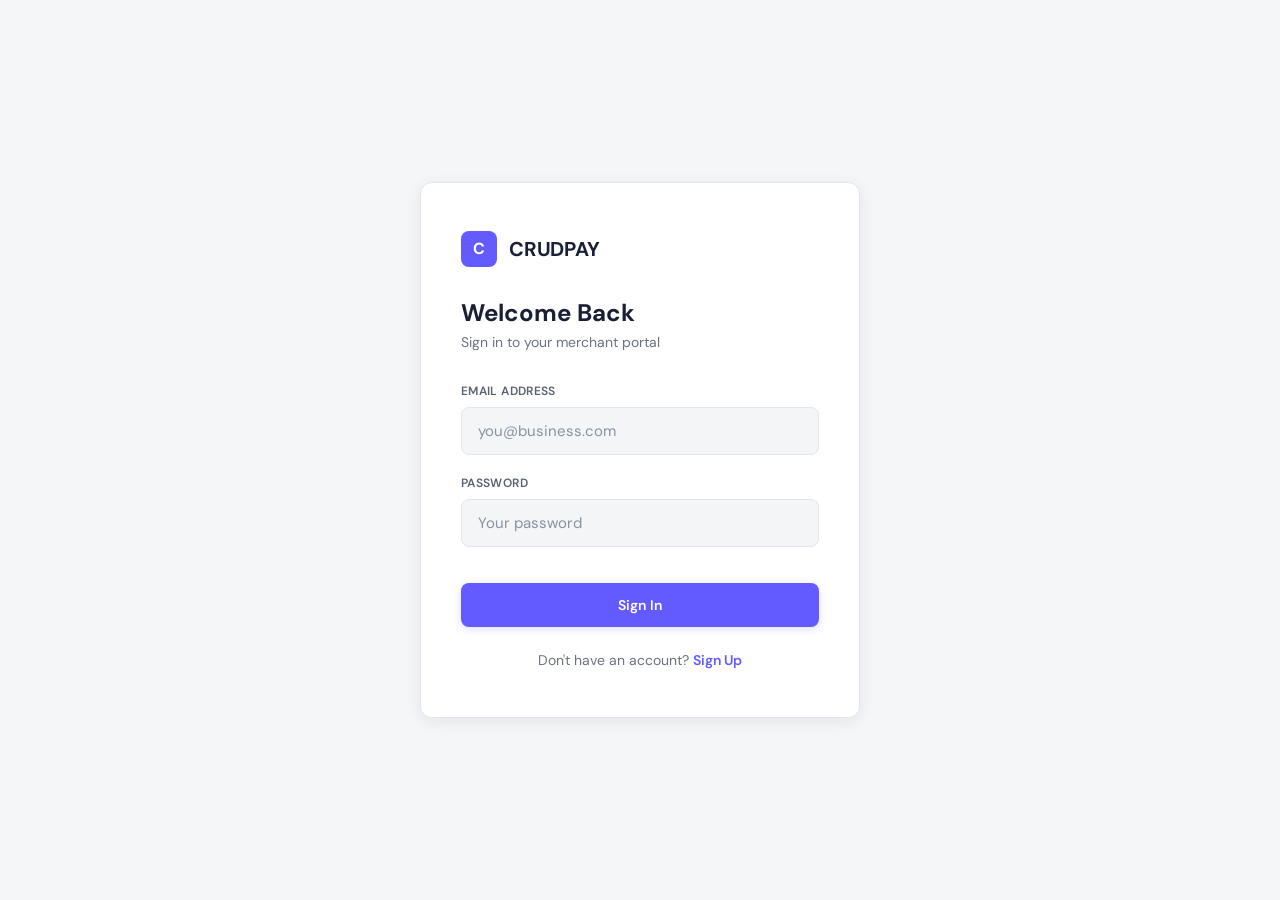
==== commit 9674cc3b: "Updated Version" ====
--- a/index.html
+++ b/index.html
@@ -1081,7 +1081,6 @@
               <div class="profile-info">
                 <div class="profile-name" id="p-name">—</div>
                 <div class="profile-id" id="p-mid">MID: —</div>
-                <div id="p-status-badge"></div>
 </div>
 </div>
             <div class="profile-grid" id="profile-grid"></div>
@@ -2024,14 +2023,12 @@
   document.getElementById('p-avatar').textContent = user.name[0].toUpperCase();
   document.getElementById('p-name').textContent   = user.name;
   document.getElementById('p-mid').textContent    = 'MID: ' + user.mid;
-  document.getElementById('p-status-badge').innerHTML = activationBadge(user.activationStatus);
   const fields = [
     ['Merchant ID', user.mid], ['Full Name', ((d.firstName||'') + ' ' + (d.lastName||'')).trim() || user.name],
     ['Email', user.email], ['Contact', d.contact || '—'], ['Country / Location', d.country || '—'],
     ['Enterprise Name', d.enterpriseName || '—'], ['Enterprise Address', d.enterpriseAddress || '—'],
     ['Business Type', d.businessType || '—'], ['Monthly Income', d.monthlyIncome ? '₹ ' + Number(d.monthlyIncome).toLocaleString('en-IN') : '—'],
     ['Account Created', new Date(user.createdAt).toLocaleString('en-IN')],
-    ['Activation Status', user.activationStatus],
   ];
   document.getElementById('profile-grid').innerHTML = fields.map(([k,v]) => `
     <div class="profile-field"><div class="pf-label">${k}</div><div class="pf-val">${v}</div></div>`).join('');
@@ -3732,4 +3729,4 @@
 
 </script>
 </body>
-</html>
+</html>
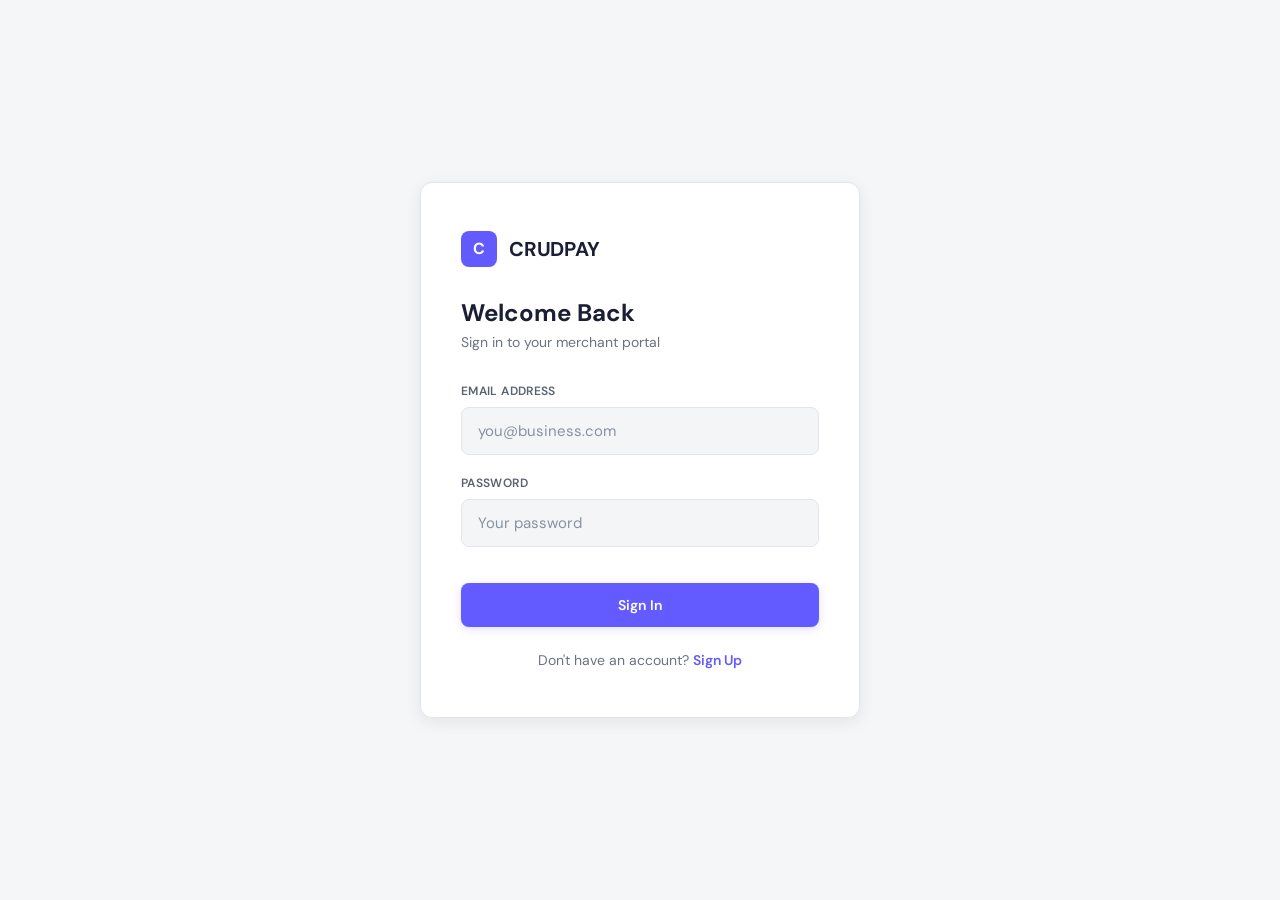
==== commit 4700418a: "Update index.html" ====
--- a/index.html
+++ b/index.html
@@ -1093,7 +1093,7 @@
           <div class="alert-wrap">
             <div class="alert-panel">
               <div class="alert-panel-title">Contact Support Team</div>
-              <div class="compose-field"><label>To</label><input type="text" value="angel27angee@gmail.com" readonly style="opacity:.6;" /></div>
+              <div class="compose-field"><label>To</label><input type="text" value="support@crudpay.in" readonly style="opacity:.6;" /></div>
               <div class="compose-field"><label>Subject</label><input type="text" id="mail-subject" placeholder="Describe your issue briefly…" /></div>
               <div class="compose-field"><label>Message</label><textarea id="mail-body" placeholder="Write your message here. Include your Merchant ID for faster resolution…"></textarea></div>
               <button class="btn btn-primary" onclick="sendSupportEmail()">Send to Support Team</button>
@@ -3729,4 +3729,4 @@
 
 </script>
 </body>
-</html>+</html>
